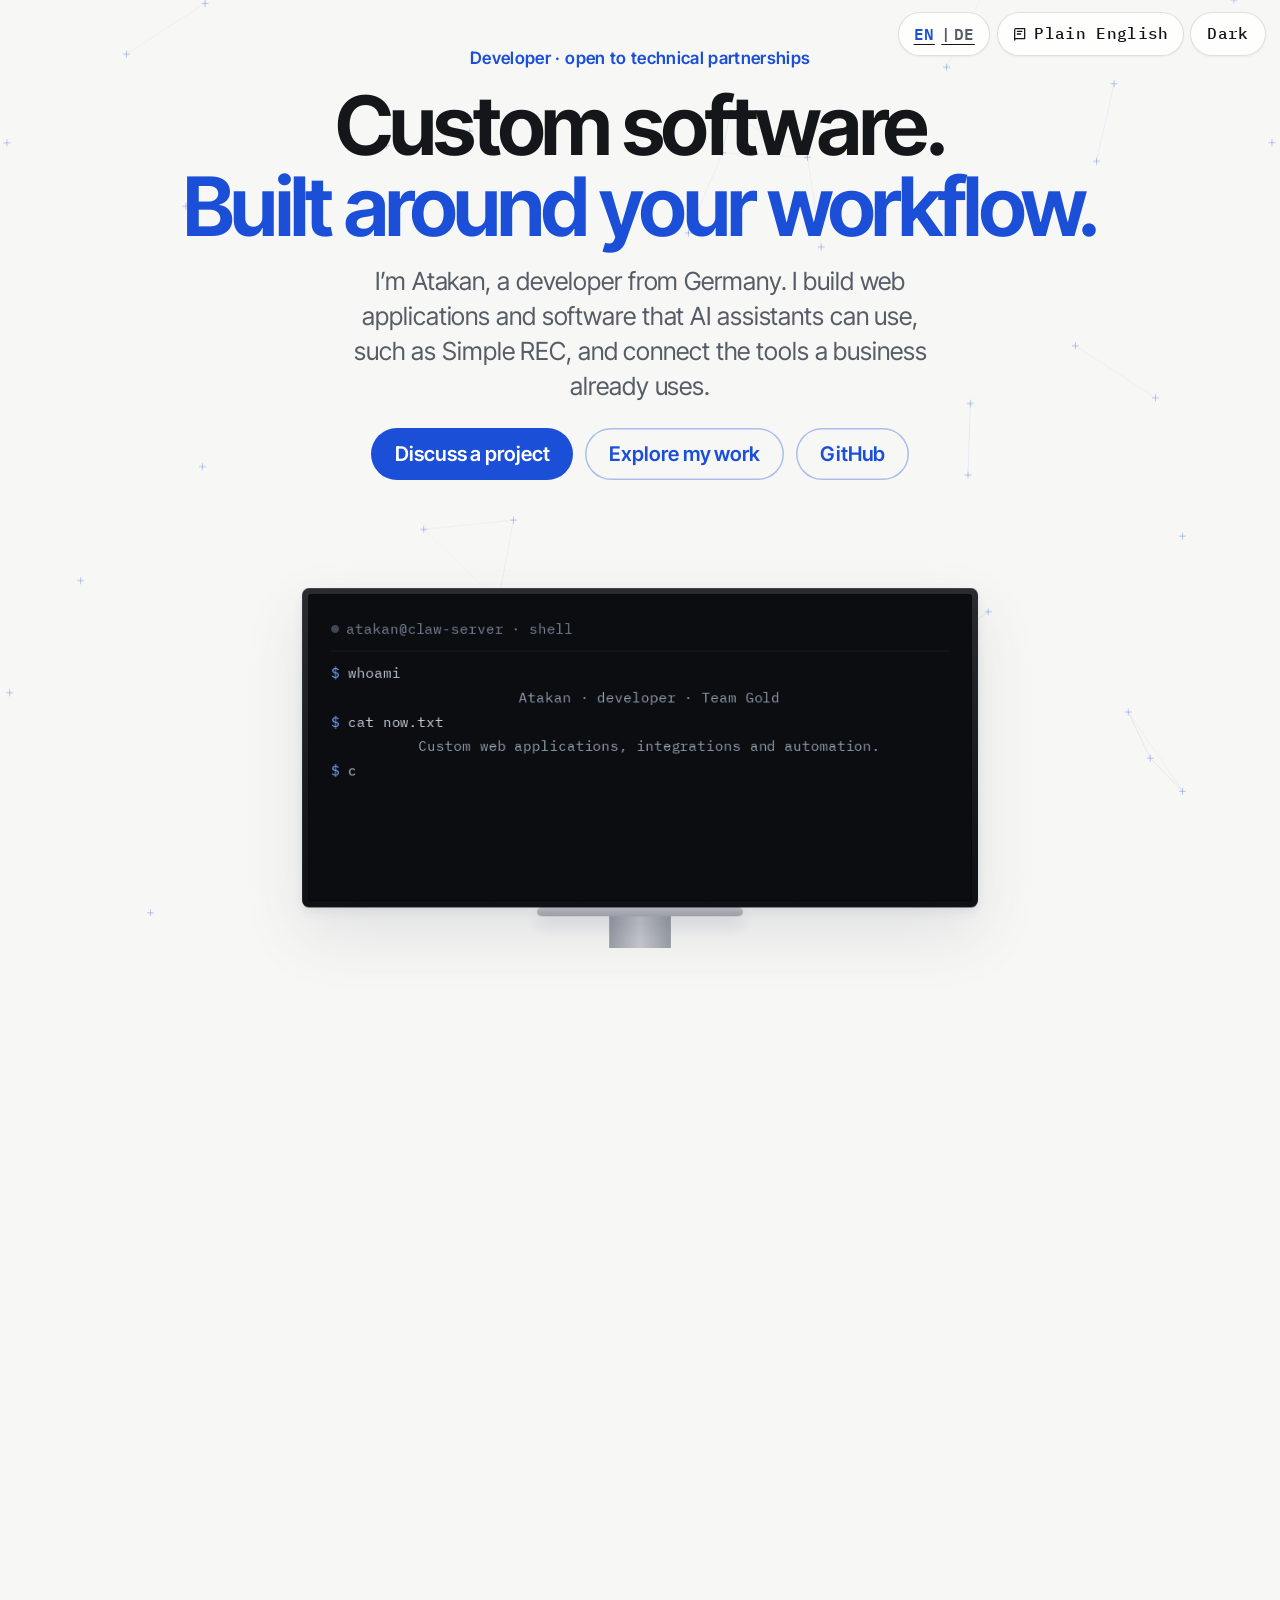
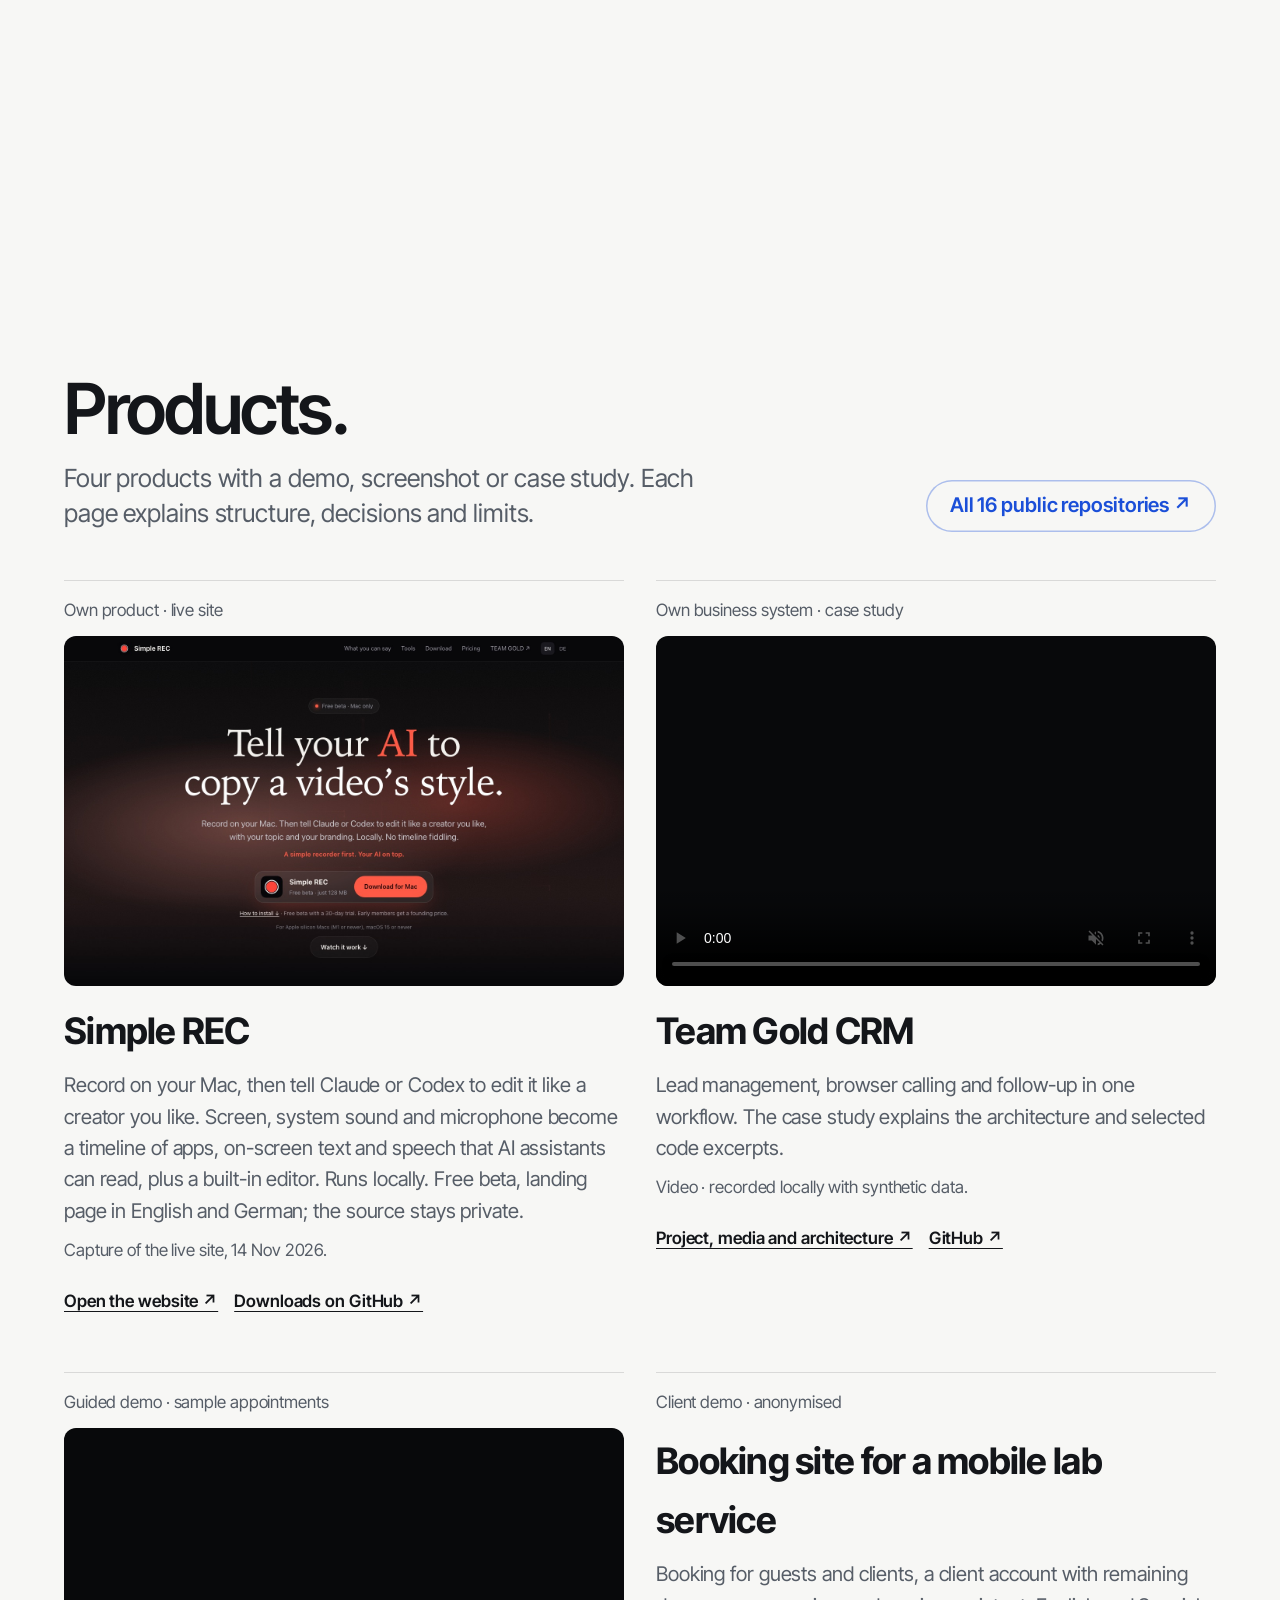
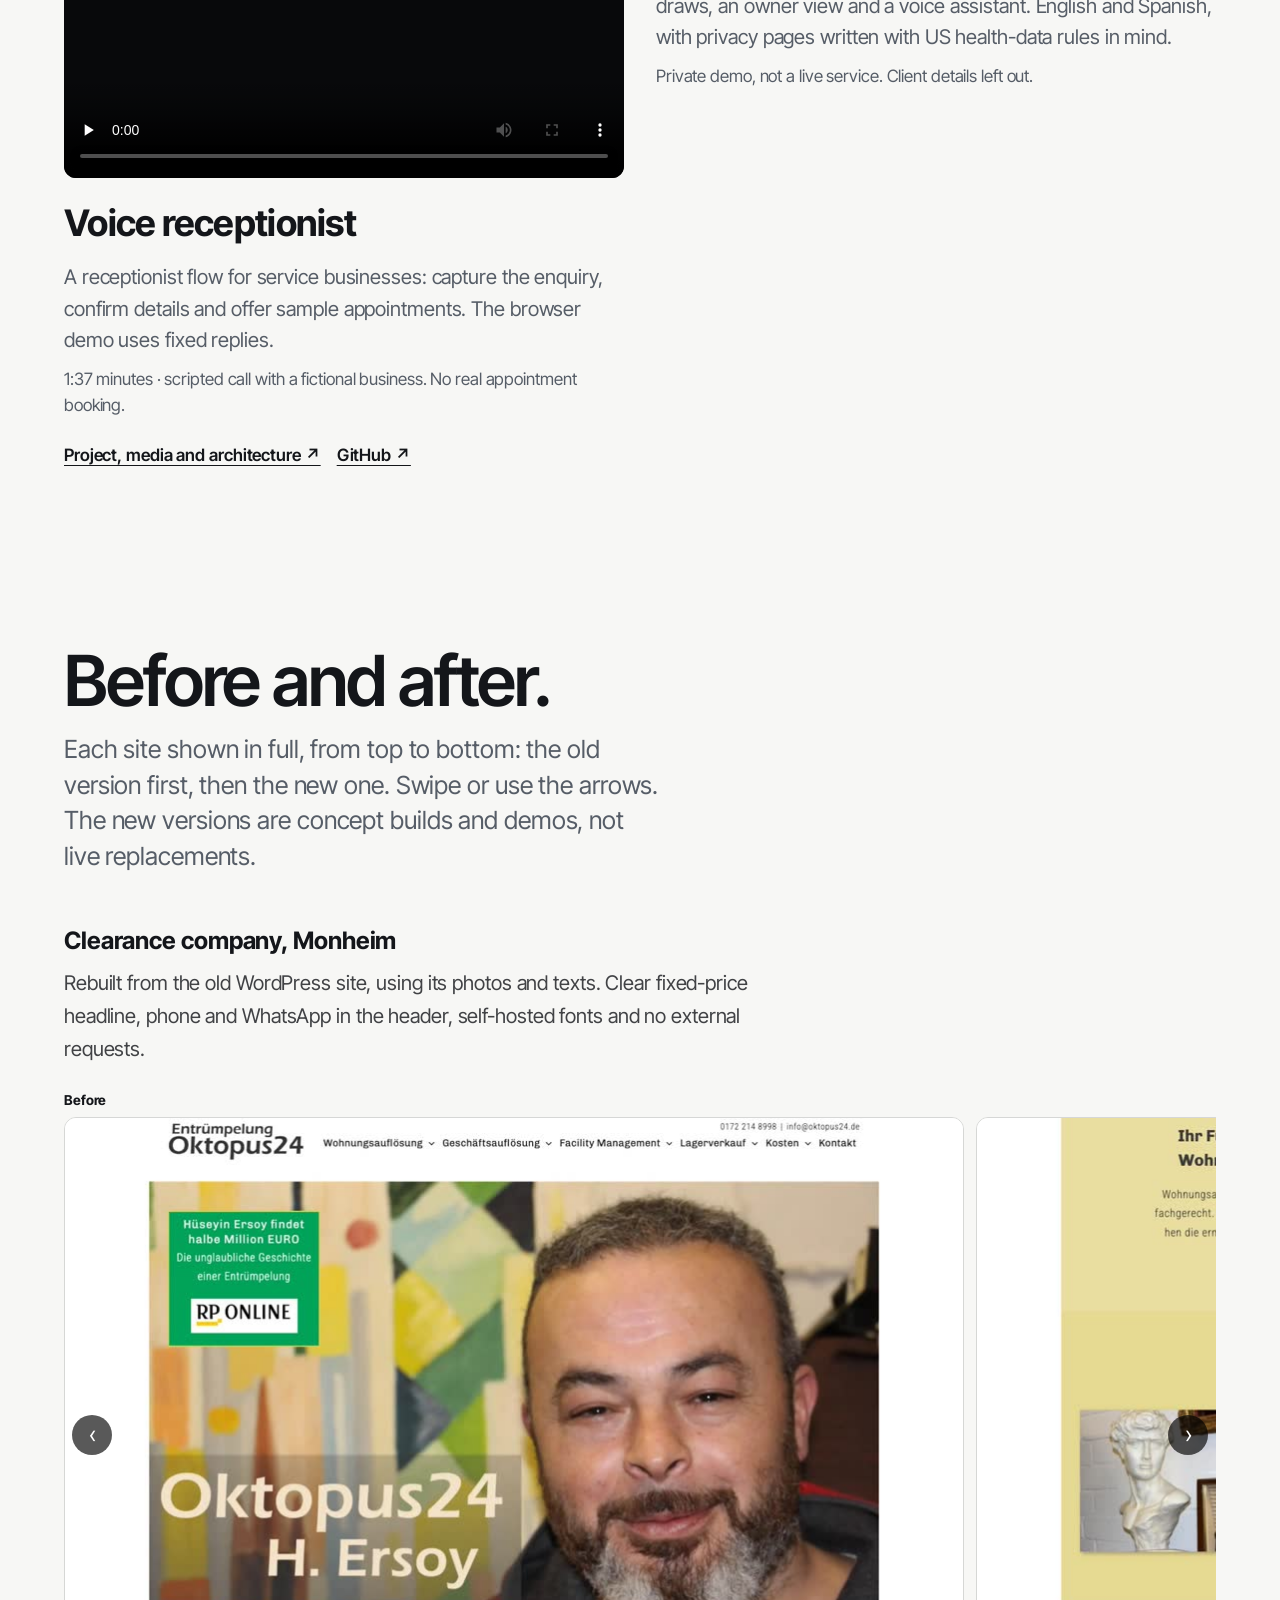
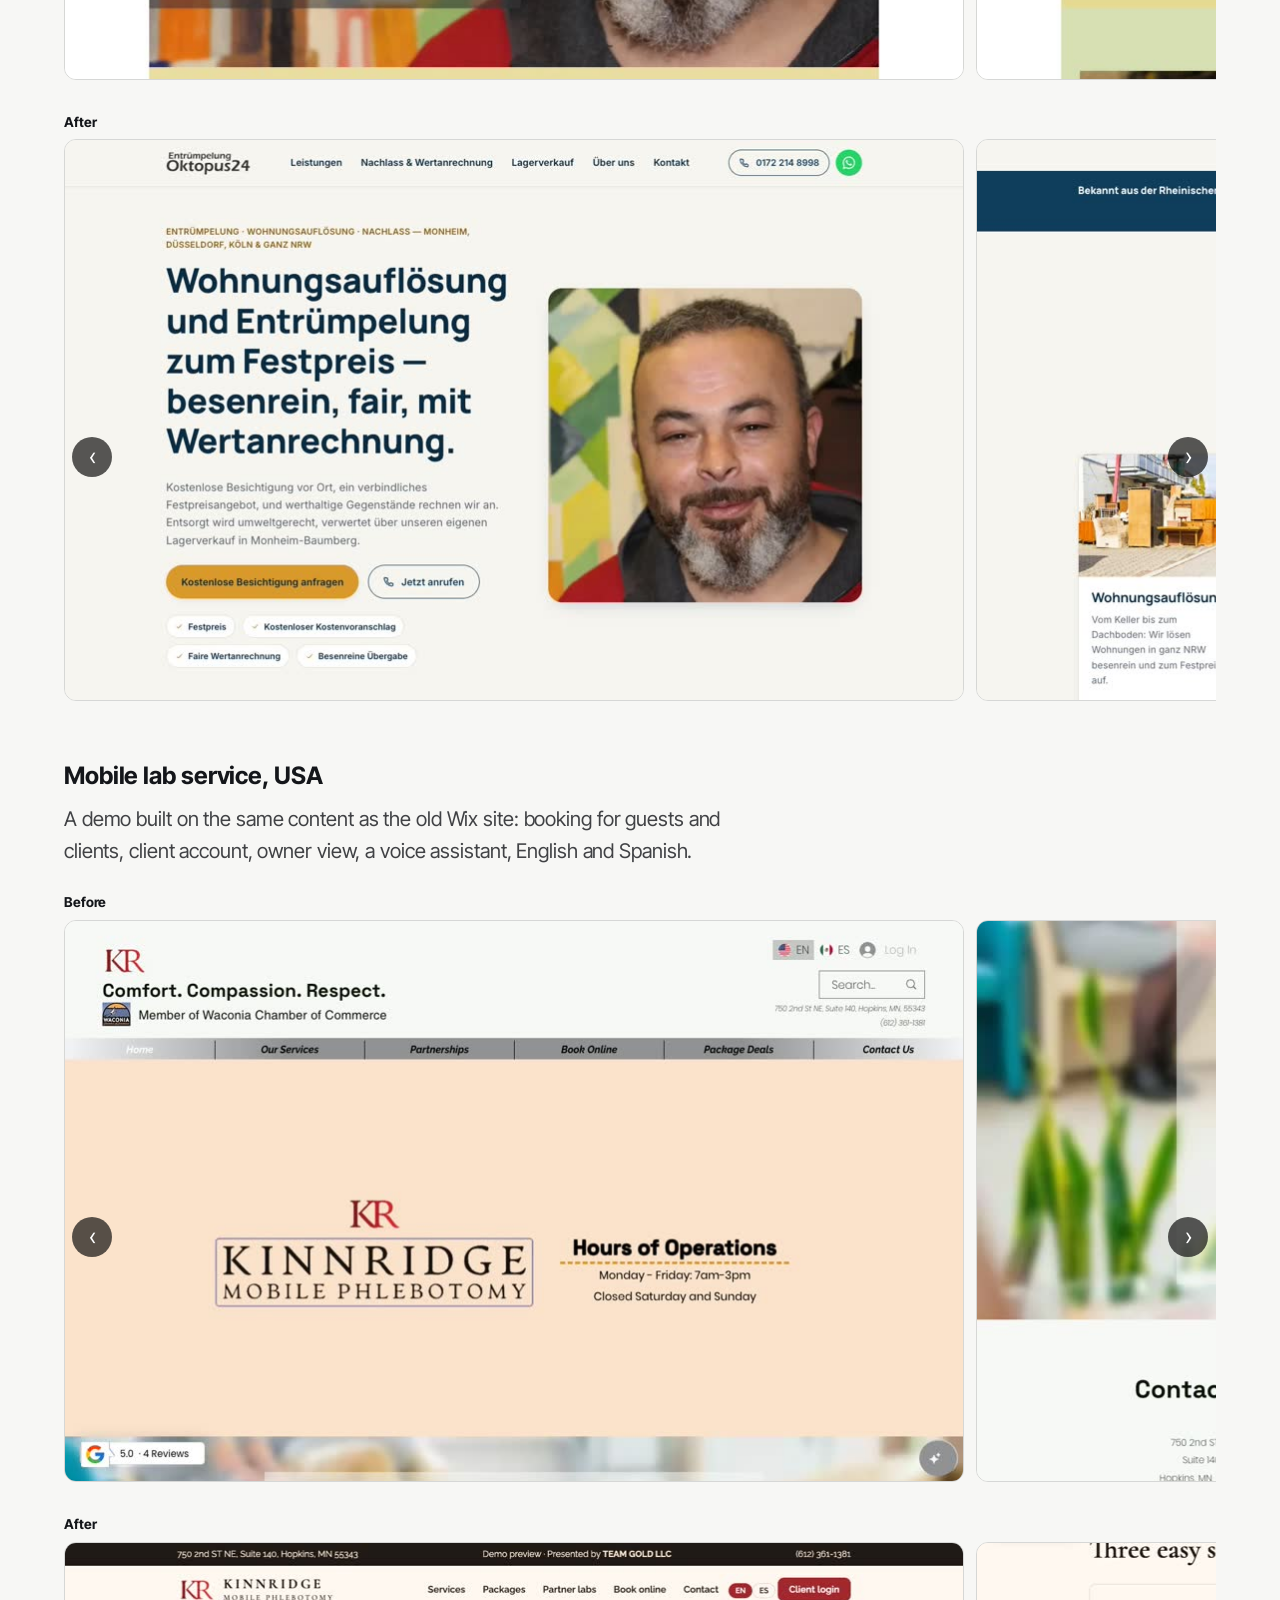
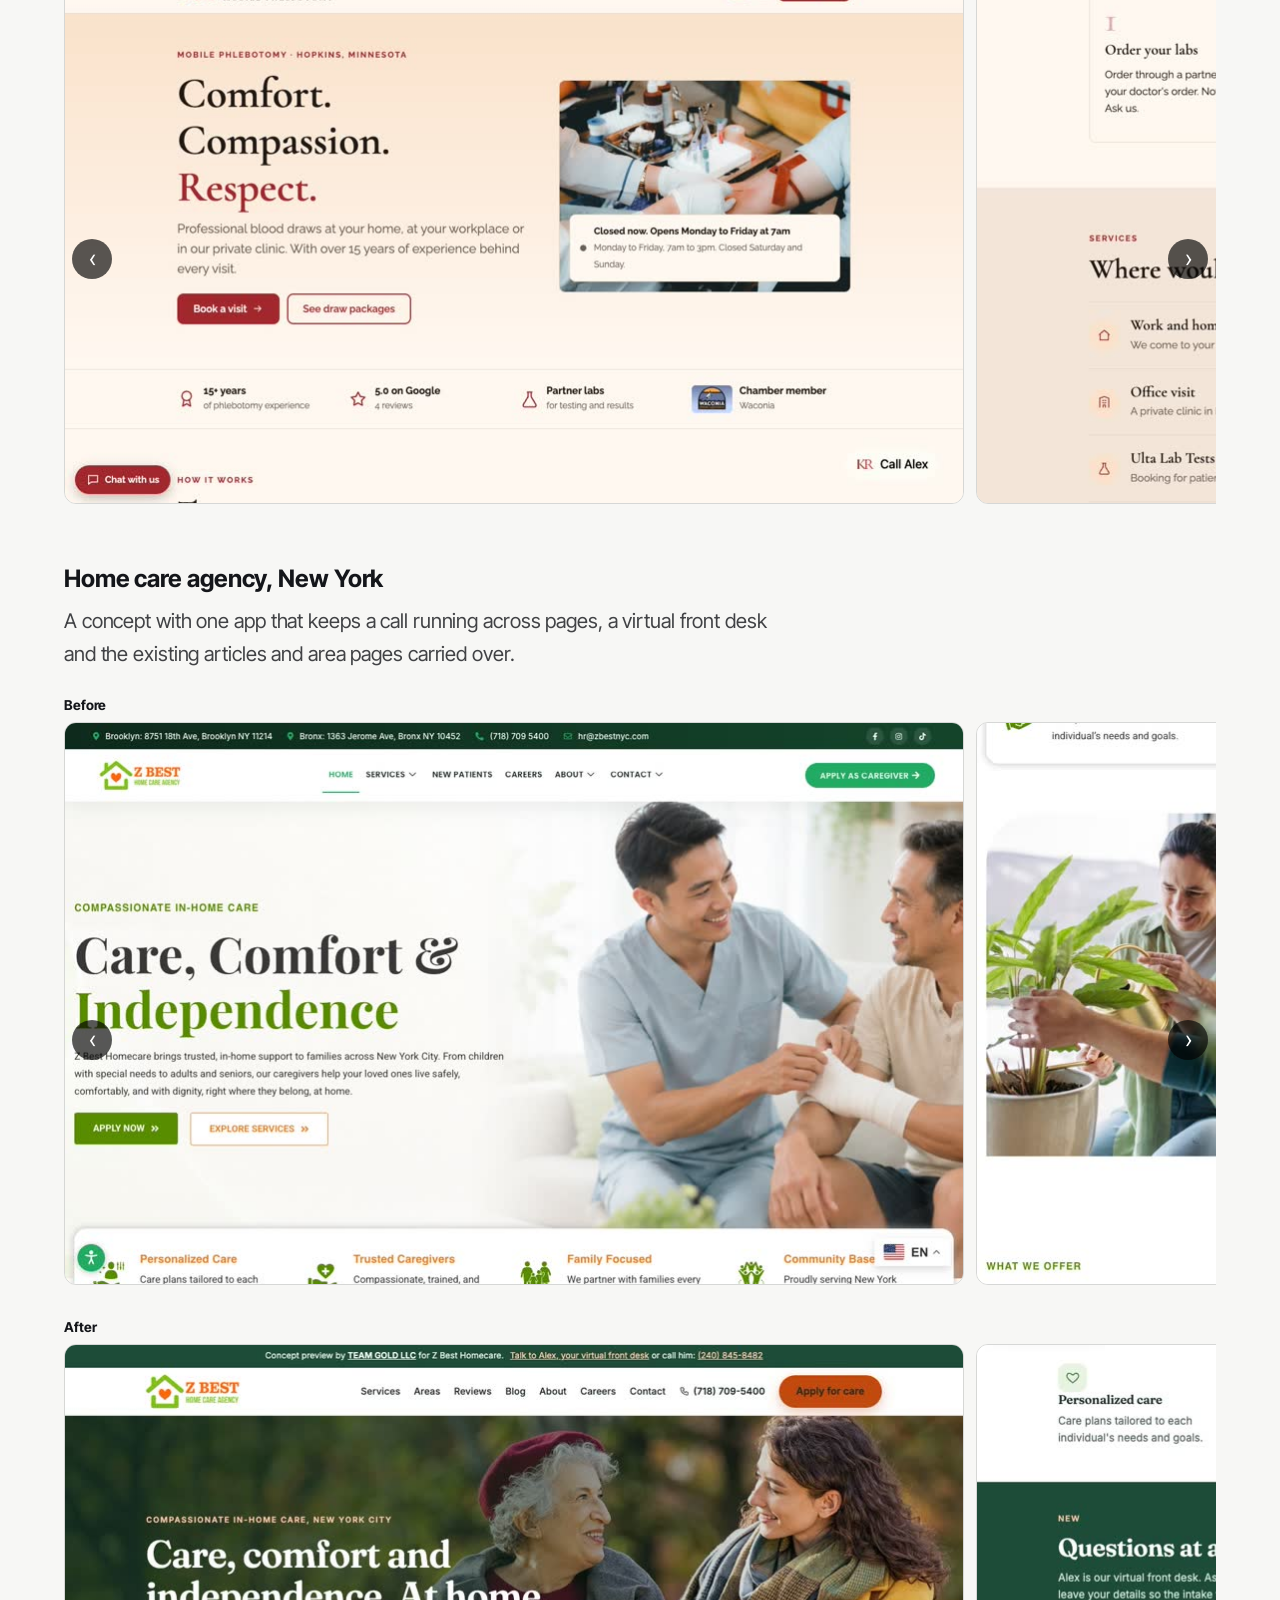
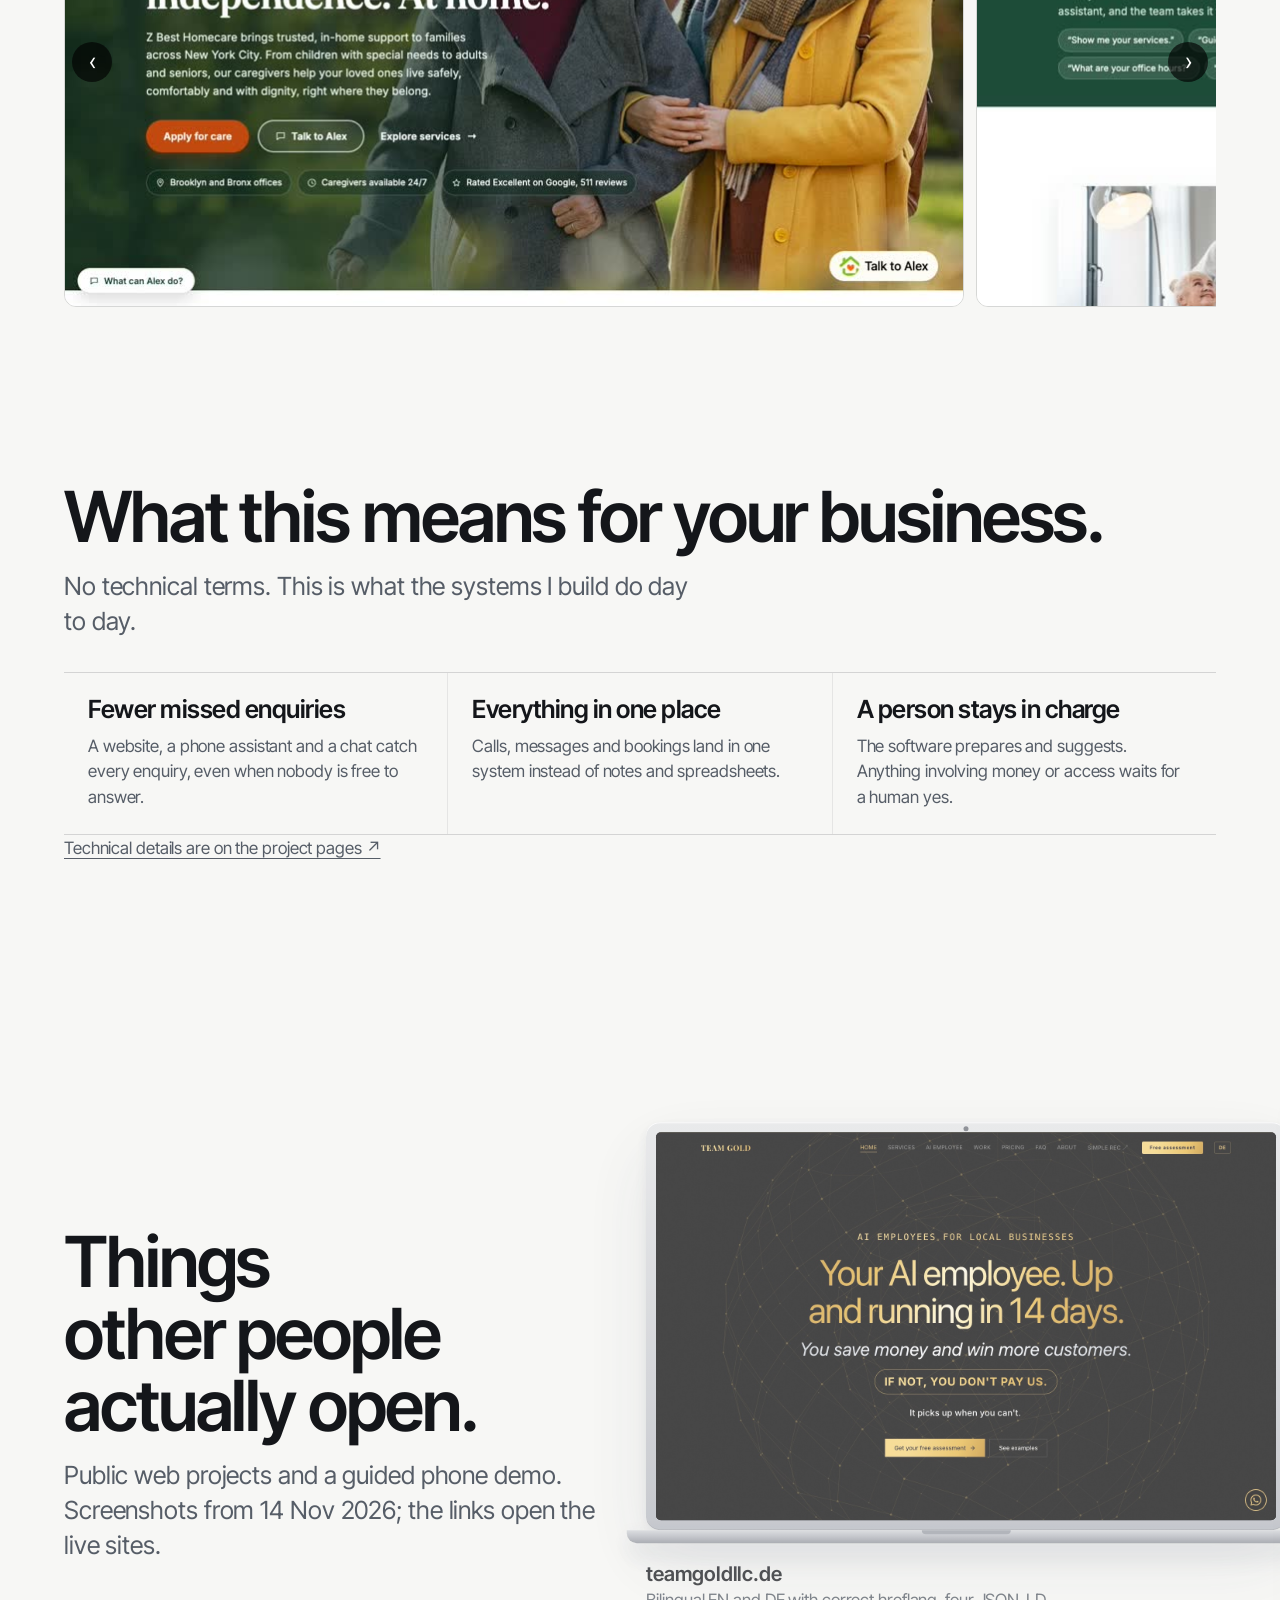
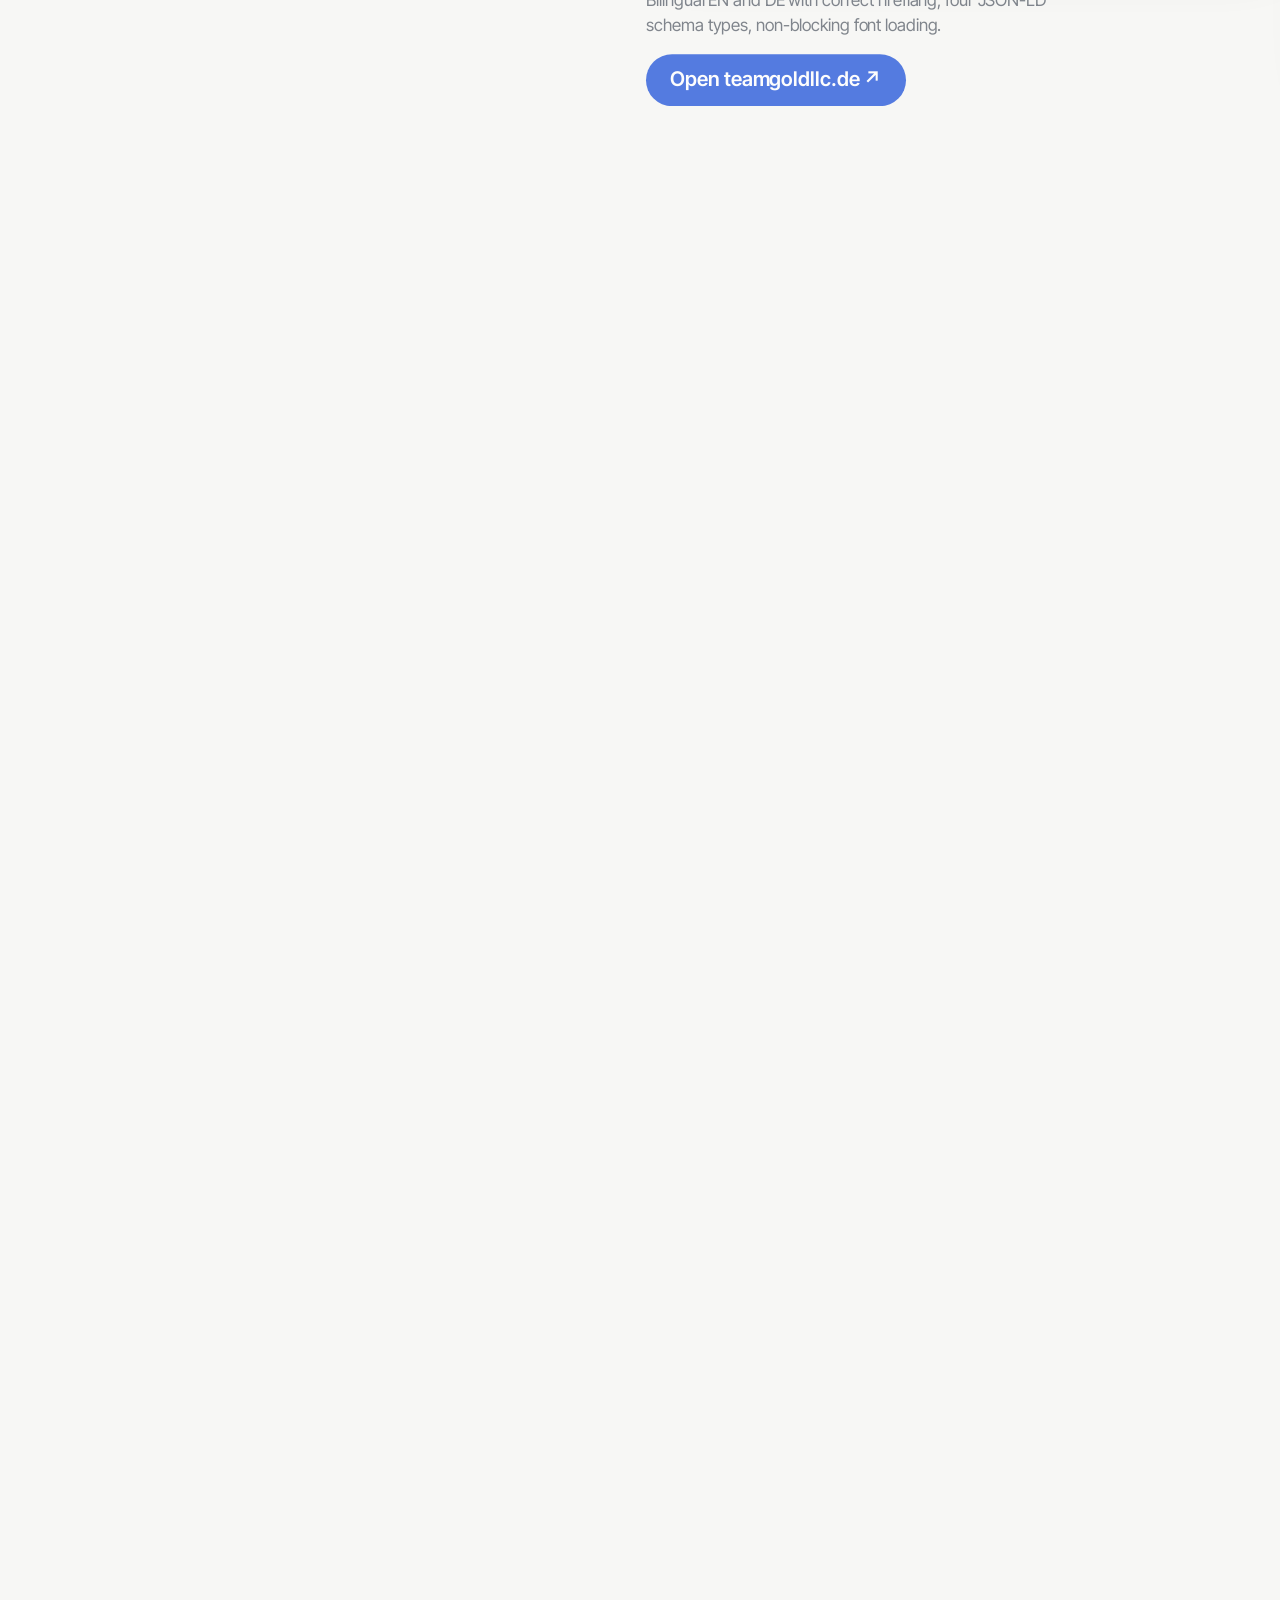
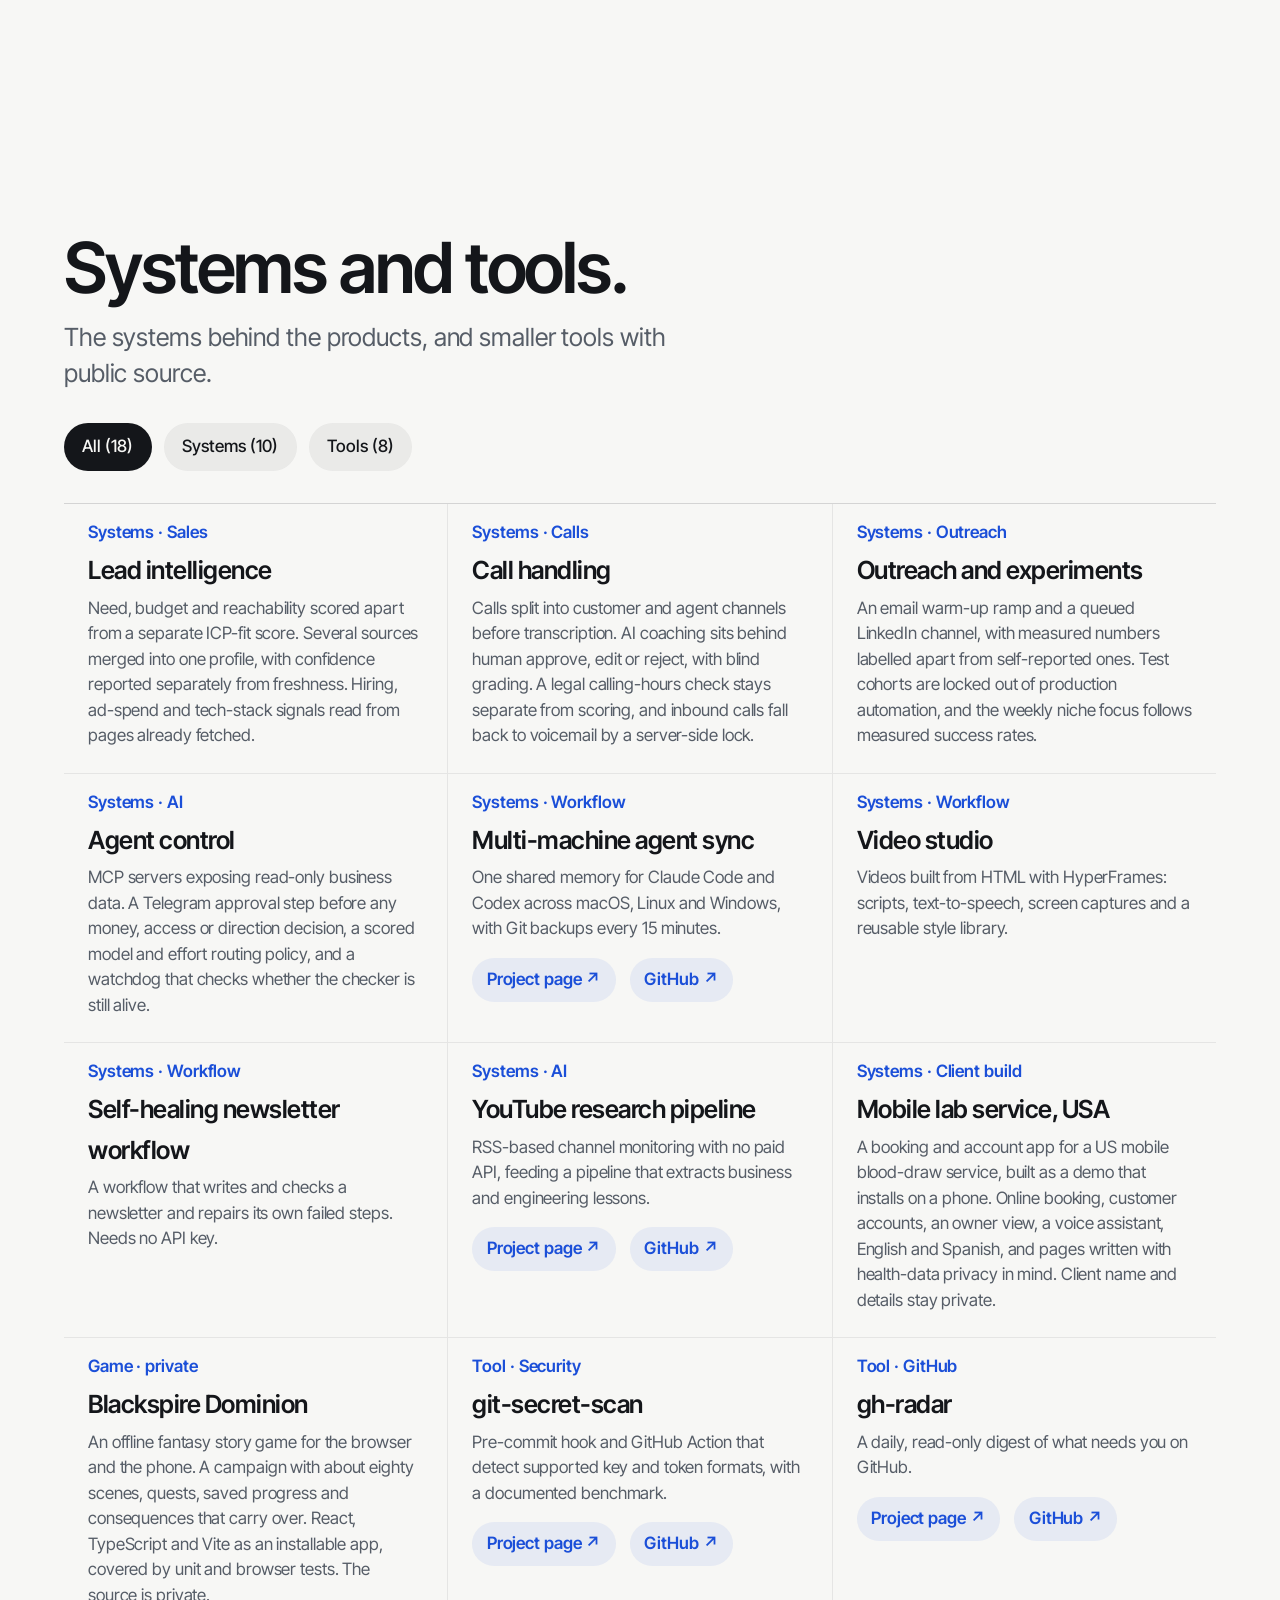
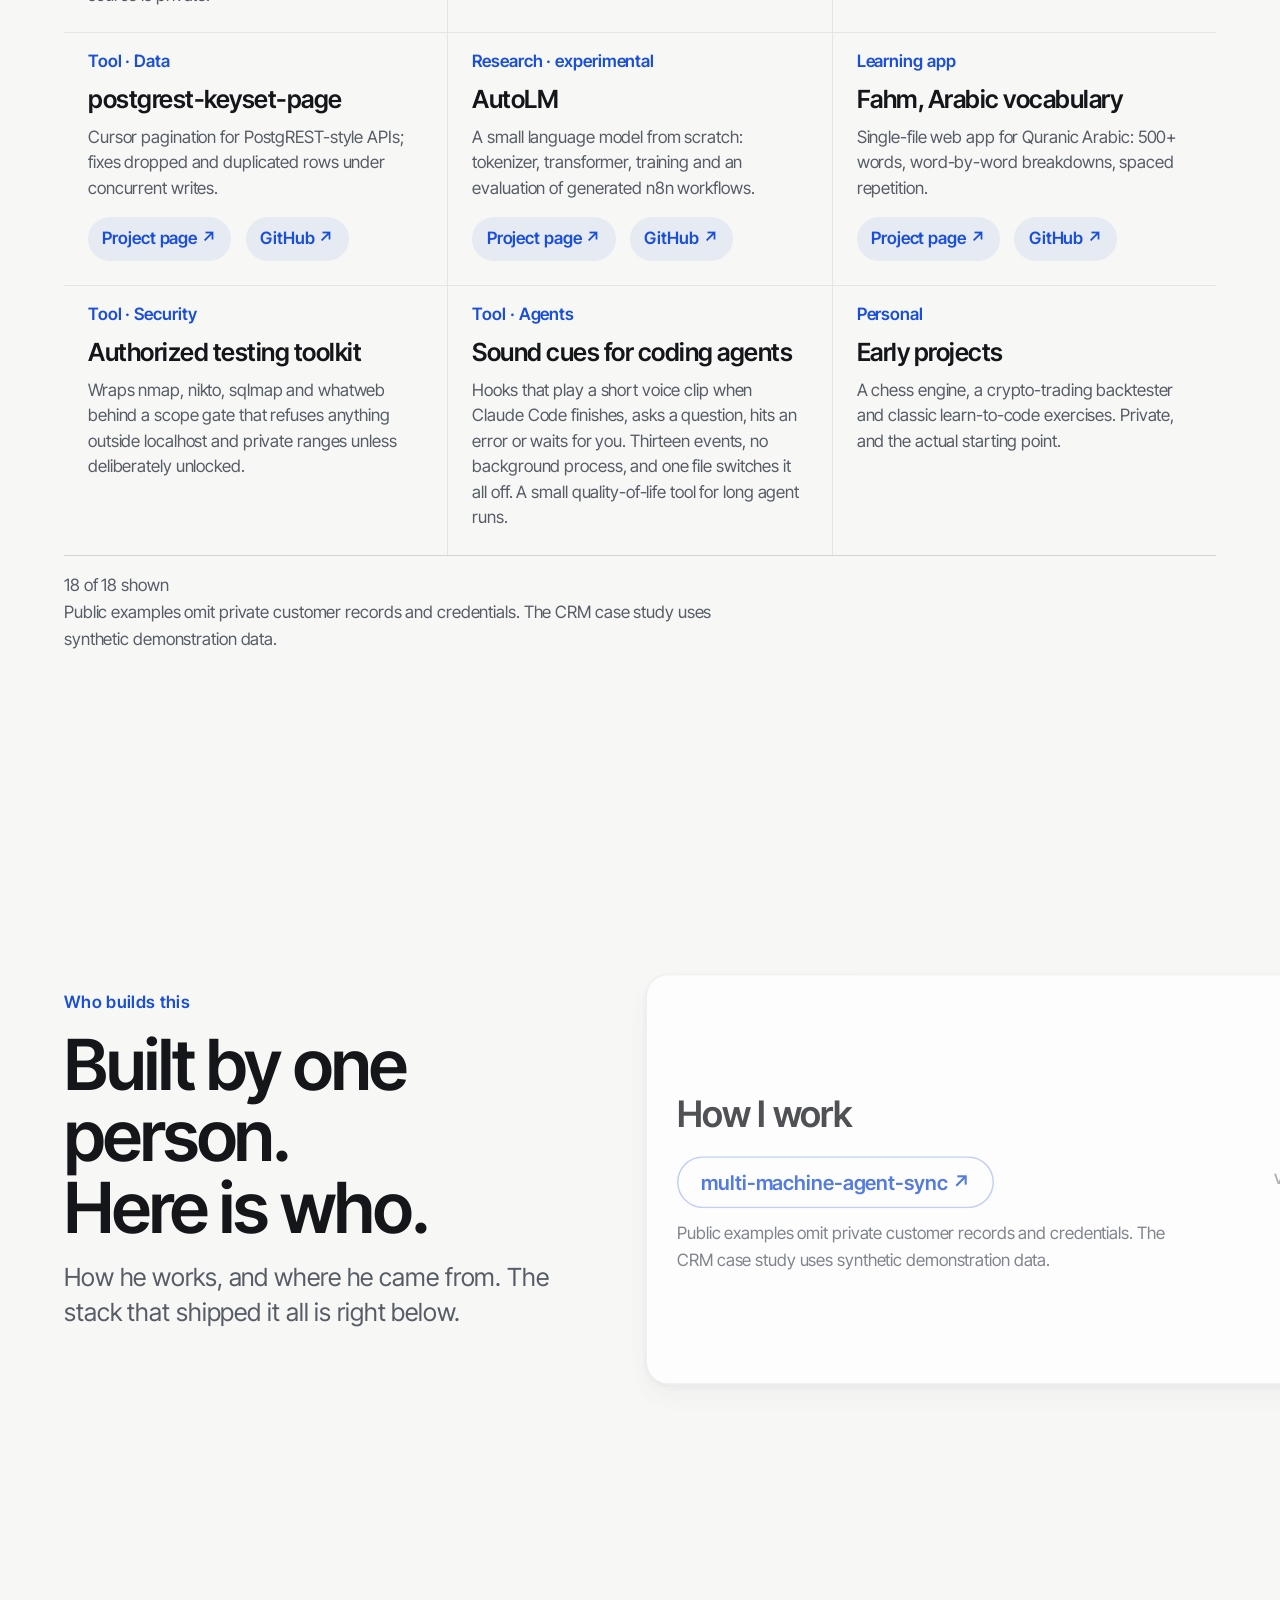
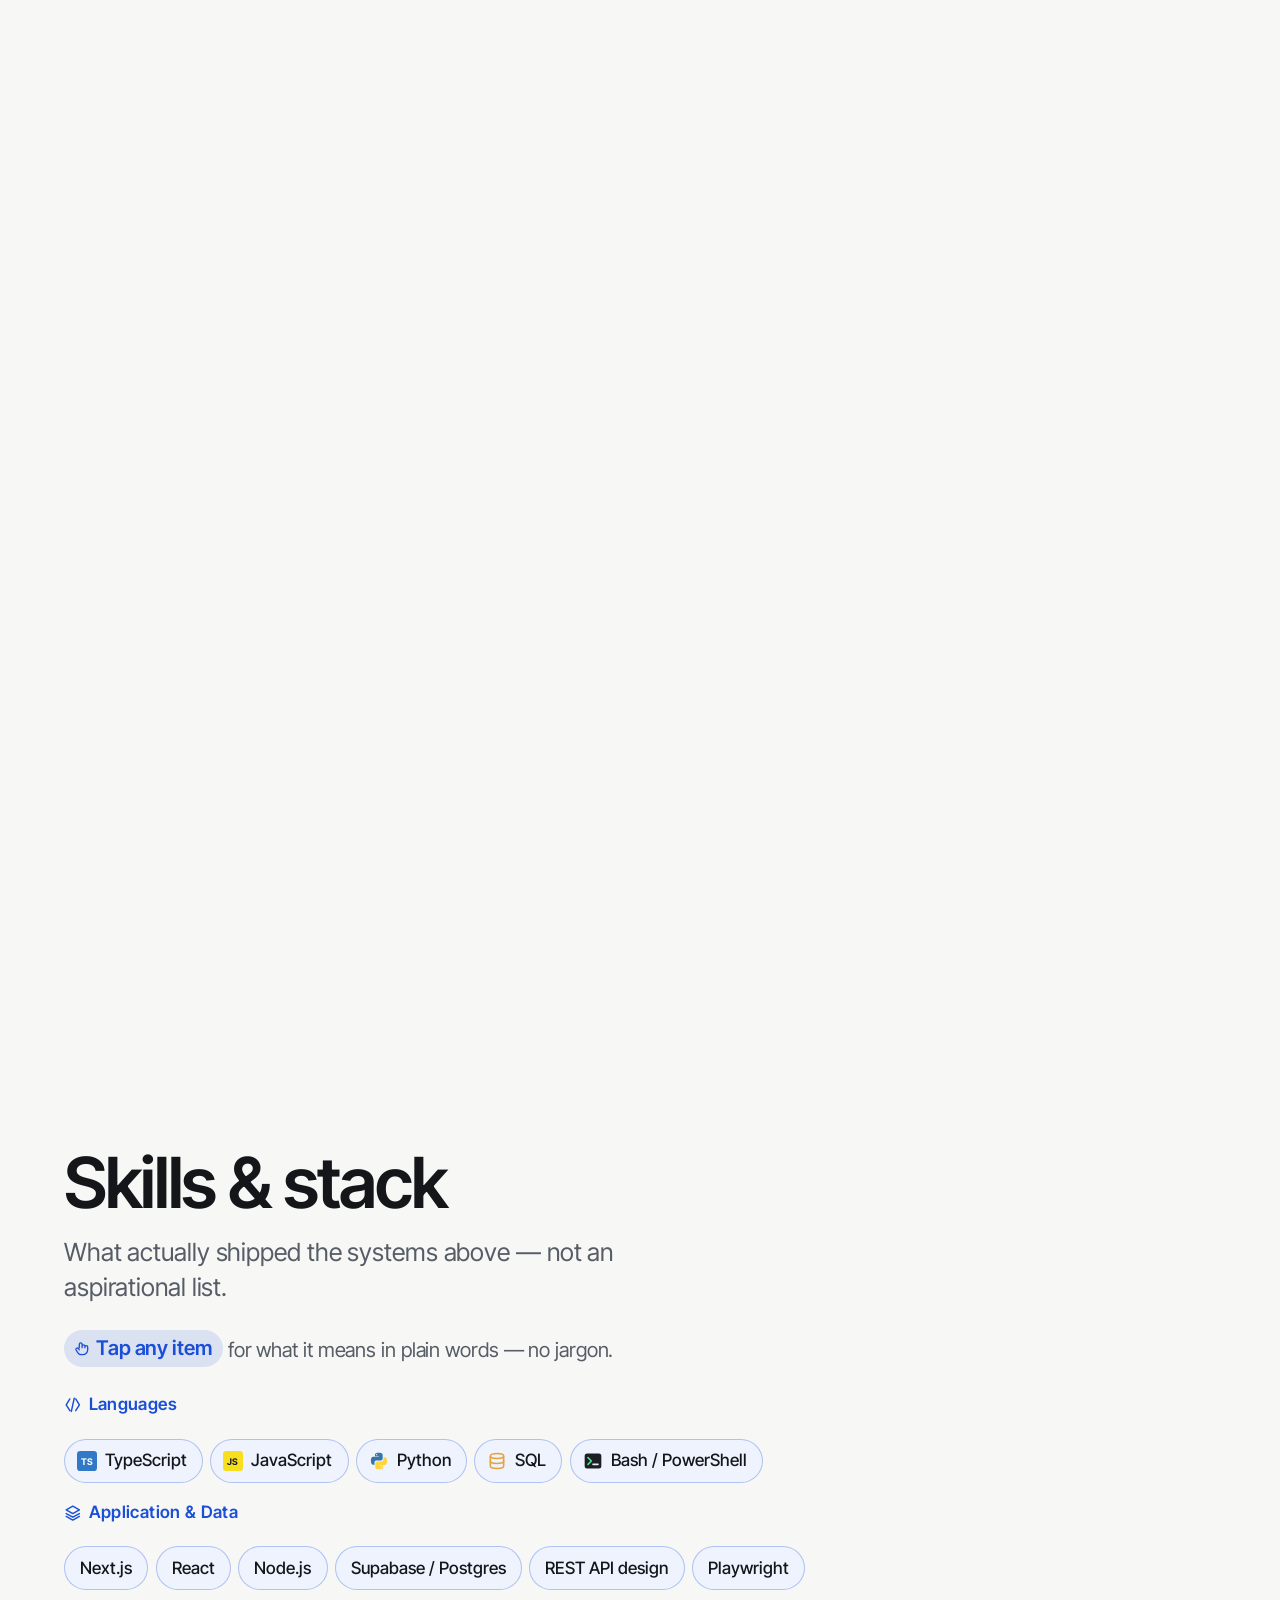
==== index.html @ 7cd4738c "Add sound-cue tool card Co-Authored-By: Claude Sonnet 5.5 <noreply@anthropic.com>" ====
<!doctype html>
<!-- Static portfolio: bilingual project stories; shared styles and scroll behavior live in scrollcraft.css/js. -->
<html lang="en">
<head>
<meta charset="utf-8">
<meta name="viewport" content="width=device-width, initial-scale=1, viewport-fit=cover">
<title>Atakan | Custom software & integrations</title>
<meta name="description" content="Custom web applications, integrations and automation by Atakan. Explore documented projects and discuss a technical partnership.">
<link rel="canonical" href="https://atakan-24.github.io/">
<meta property="og:type" content="website">
<meta property="og:url" content="https://atakan-24.github.io/">
<meta property="og:title" content="Atakan | Custom software & integrations">
<meta property="og:description" content="Custom web applications, integrations and automation by Atakan. Explore documented projects and discuss a technical partnership.">
<meta property="og:image" content="https://atakan-24.github.io/og.jpg?v=20261102">
<meta name="twitter:card" content="summary_large_image">
<meta name="twitter:image" content="https://atakan-24.github.io/og.jpg?v=20261102">
<link rel="icon" href="data:image/svg+xml,<svg xmlns='http://www.w3.org/2000/svg' viewBox='0 0 32 32'><rect width='32' height='32' rx='8' fill='%23F4F4F2'/><rect x='7' y='9' width='18' height='2.6' rx='1.3' fill='%231B4FD8'/><rect x='7' y='15' width='18' height='2.6' rx='1.3' fill='%231B4FD8' opacity='.55'/><rect x='7' y='21' width='11' height='2.6' rx='1.3' fill='%231B4FD8' opacity='.3'/></svg>">
<link rel="preconnect" href="https://fonts.googleapis.com">
<link rel="preconnect" href="https://fonts.gstatic.com" crossorigin>
<link rel="stylesheet" href="https://fonts.googleapis.com/css2?family=Inter+Tight:ital,wght@0,300..800;1,400&family=IBM+Plex+Mono:wght@400;500&display=swap">
<link rel="stylesheet" href="scrollcraft.css">
<link rel="stylesheet" href="/project-media.css">
<style>
/* ===========================================================================
   1 · TOKENS. The whole rebrand: six colours, two faces, one mono for code.
   Light ground, not white on black. Off-white with a cool bias so the CRM
   screenshots (which are near-black) sit on it as objects rather than holes,
   and cobalt as the single accent (taste.md's "cobalt against a single
   neutral" rotation, chosen over the cream-and-brass reach it warns about).
   =========================================================================== */
:root {
  --sc-canvas:      #F4F4F2;
  --sc-surface:     #FFFFFF;
  --sc-ink:         #14161A;   /* off-black, never #000 */
  --sc-ink-soft:    #565D67;   /* cool-tinted, not flat grey. 6.2:1 on canvas */
  --sc-accent:      #1B4FD8;   /* 6.6:1 on the canvas, 4.6:1 on white */
  --sc-accent-ink:  #FFFFFF;

  --sc-font-display: "Inter Tight", -apple-system, "Segoe UI", system-ui, sans-serif;
  --sc-font-text:    "Inter Tight", -apple-system, "Segoe UI", system-ui, sans-serif;
  --sc-font-mono:    "IBM Plex Mono", ui-monospace, "Cascadia Mono", monospace;

  /* THE FIRST THING THE OWNER SAID: "schrift zu klein bei manchen elementen".
     The engine's small steps are 12px and 14px, and every label, eyebrow,
     caption and chip on v3 inherited them. Raised at the token, so engine
     classes (.sc-label, .sc-body) come up too and nothing can slip under
     16px by inheriting a default. */
  --sc-t-xs:   1rem;                                        /* was 12-13px  */
  --sc-t-sm:   1.0625rem;                                   /* was 14-15px  */
  --sc-t-base: clamp(1.125rem, 1.04rem + 0.28vw, 1.3125rem);/* 18 - 21px    */
  --sc-t-lg:   clamp(1.3125rem, 1.16rem + 0.5vw, 1.625rem);
  --sc-t-xl:   clamp(1.75rem, 1.4rem + 1.1vw, 2.5rem);
  --sc-t-2xl:  clamp(2rem, 1.45rem + 2.3vw, 3.4rem);
  --sc-t-3xl:  clamp(2.5rem, 1.7rem + 3.4vw, 4.4rem);
  --sc-t-4xl:  clamp(2.75rem, 1.1rem + 6.4vw, 8.6rem);

  --sc-measure: 58ch;
  --sc-maxw:    84rem;

  /* Light grounds need a light shadow model. The engine's default is tuned
     for a near-black page and paints as dirt on off-white. */
  --sc-shadow-color: 220 22% 32%;
  --sc-e1: 0 1px 2px hsl(var(--sc-shadow-color) / 0.07);
  --sc-e2: 0 2px 6px hsl(var(--sc-shadow-color) / 0.08), 0 12px 28px hsl(var(--sc-shadow-color) / 0.06);
  --sc-e3: 0 4px 12px hsl(var(--sc-shadow-color) / 0.10), 0 30px 70px hsl(var(--sc-shadow-color) / 0.12);
  --sc-edge: inset 0 1px 0 rgb(255 255 255 / 0.9);

  --v4-hair: color-mix(in oklab, var(--sc-ink) 13%, transparent);
  --v4-hair-soft: color-mix(in oklab, var(--sc-ink) 8%, transparent);
  --v4-glass: color-mix(in oklab, var(--sc-surface) 82%, transparent);
  --v4-screen: #0B0D11;    /* the inside of every device frame on this page */
  --v4-ok: #16794A;
  --v4-bad: #B3261E;
}
/* Dark switch (2026-09-05 comment: "dark mode with the colours of the old
   page"). Every value below is the live site's own token from
   portfolio-github/index.html: --bg, --bg-card, --text, --text-dim, --accent.
   --sc-canvas carries !important because the engine writes the per-section
   drift colour inline on <html>; an author !important on a custom property
   outranks an inline value, so the light drifts cannot bleed through. */
:root[data-theme="dark"] {
  --sc-canvas:      #0b0d12 !important;
  --sc-surface:     #12151d;
  --sc-ink:         #e7e9ee;
  --sc-ink-soft:    #9aa1b0;
  --sc-accent:      #7dd3c0;
  --sc-accent-ink:  #0b0d12;
  --sc-shadow-color: 225 30% 3%;
  --sc-e1: 0 1px 2px hsl(var(--sc-shadow-color) / 0.5);
  --sc-e2: 0 2px 6px hsl(var(--sc-shadow-color) / 0.55), 0 12px 28px hsl(var(--sc-shadow-color) / 0.45);
  --sc-e3: 0 4px 12px hsl(var(--sc-shadow-color) / 0.6), 0 30px 70px hsl(var(--sc-shadow-color) / 0.6);
  --sc-edge: inset 0 1px 0 rgb(255 255 255 / 0.06);
  --v4-hair: #232734;
  --v4-hair-soft: #1a1f2b;
  --v4-glass: color-mix(in oklab, #12151d 84%, transparent);
  --v4-ok: #7dd3c0;
  --v4-bad: #d97a6e;
  color-scheme: dark;
}
:root[data-theme="dark"] .dv__lid { background: linear-gradient(180deg, #2a2e3a, #1a1f2b 62%, #12151d); }
:root[data-theme="dark"] .dv__base { background: linear-gradient(180deg, #232734, #171b25 55%, #0f1218); }
:root[data-theme="dark"] .dv__base::after { background: #232734; }
:root[data-theme="dark"] .dv--monitor .dv__base,
:root[data-theme="dark"] .dv--monitor .dv__base::after { background: #232734; }
:root[data-theme="dark"] .v4-layer__row { background: #171b25; }
:root[data-theme="dark"] .v4-cta--ghost:hover { background: color-mix(in oklab, var(--sc-accent) 14%, transparent); }
/* the link back to version one, under the ask desk */
.v4-first { color: var(--sc-accent); font-weight: 500; text-decoration: none; border-bottom: 1px solid color-mix(in oklab, var(--sc-accent) 40%, transparent); }
.v4-first:hover { border-bottom-color: var(--sc-accent); }
/* the sliders while they demo themselves */
.v4-demo.is-sweeping input[type="range"] { accent-color: var(--sc-accent); }
.v4-demo.is-sweeping .v4-srow output { color: var(--sc-accent); transition: color .2s; }
/* ---- motion that carries meaning (2026-09-05 comment: "more animations
   where it makes sense"). All of it is off under prefers-reduced-motion. --- */
/* a · packets travelling the routing diagram */
.v4-aios__dot { fill: var(--sc-accent); opacity: 0; }
.v4-aios__meter { transform-origin: 0 50%; transform: scaleX(0); transition: transform 1.2s var(--sc-ease-out) .6s; }
[data-sc-in].sc-in .v4-aios__meter { transform: scaleX(1); }
@media (prefers-reduced-motion: no-preference) {
  [data-sc-in].sc-in .v4-aios__dot { animation: v4-travel 3.6s cubic-bezier(.4,0,.2,1) 1.2s infinite; }
  [data-sc-in].sc-in .v4-aios__dot--2 { animation-delay: 3s; }
  @keyframes v4-travel { 0% { offset-distance: 0%; opacity: 0; } 8% { opacity: 1; } 92% { opacity: 1; } 100% { offset-distance: 100%; opacity: 0; } }
}
/* b · histogram bars grow when the demo arrives */
.v4-hrow .bar { transform-origin: 50% 100%; transform: scaleY(0); transition: transform .7s var(--sc-ease-out); }
[data-sc-in].sc-in .v4-hrow .bar { transform: scaleY(1); }
.v4-hrow .bar:nth-child(2n) { transition-delay: 60ms; } .v4-hrow .bar:nth-child(3n) { transition-delay: 120ms; } .v4-hrow .bar:nth-child(5n) { transition-delay: 200ms; }
@media (prefers-reduced-motion: reduce) { .v4-hrow .bar { transform: none; transition: none; } }
/* c · the 19 cards settle in one after another */
#cardgrid .cat-idx-card { opacity: 0; transform: translate3d(0, 14px, 0); transition: opacity .6s var(--sc-ease-out), transform .6s var(--sc-ease-out); }
#cardgrid.sc-in .cat-idx-card { opacity: 1; transform: none; }
#cardgrid.sc-in .cat-idx-card:nth-child(2) { transition-delay: 50ms; } #cardgrid.sc-in .cat-idx-card:nth-child(3) { transition-delay: 100ms; }
#cardgrid.sc-in .cat-idx-card:nth-child(4) { transition-delay: 150ms; } #cardgrid.sc-in .cat-idx-card:nth-child(5) { transition-delay: 200ms; }
#cardgrid.sc-in .cat-idx-card:nth-child(6) { transition-delay: 250ms; } #cardgrid.sc-in .cat-idx-card:nth-child(n+7) { transition-delay: 300ms; }
@media (prefers-reduced-motion: reduce) { #cardgrid .cat-idx-card { opacity: 1; transform: none; transition: none; } }
/* d · device frames answer the pointer */
@media (hover: hover) and (prefers-reduced-motion: no-preference) {
  .v4-rail__dev .dv { transition: transform .6s var(--sc-ease-out); }
  .v4-rail__dev:hover .dv { transform: perspective(1200px) rotateY(-4deg) translateY(-4px); }
}
/* the switch itself */
.v4-theme { position: fixed; z-index: 60; top: max(0.75rem, env(safe-area-inset-top)); right: 0.9rem;
  min-height: 44px; padding: 0 1rem; border-radius: var(--sc-r-pill);
  font-family: var(--sc-font-mono); font-size: var(--sc-t-xs); font-weight: 500; letter-spacing: 0.02em;
  color: var(--sc-ink); background: var(--v4-glass); backdrop-filter: blur(14px); -webkit-backdrop-filter: blur(14px);
  border: 1px solid var(--v4-hair); box-shadow: var(--sc-e1); cursor: pointer; }
.v4-theme:hover { border-color: var(--sc-accent); }
.v4-theme:focus-visible { outline: 2px solid var(--sc-accent); outline-offset: 2px; }
/* Both corner controls live in one fixed rail so a third one cannot collide
   with the second (2026-09-05). */
.v4-controls { position: fixed; z-index: 61; top: max(0.75rem, env(safe-area-inset-top)); right: 0.9rem;
  display: flex; gap: 0.4rem; align-items: center; }
.v4-theme { position: static; }
@media (max-width: 700px) {
  .v4-controls { top: auto; bottom: max(0.75rem, env(safe-area-inset-bottom)); left: 0.9rem; right: 0.9rem; justify-content: flex-end; }
}
/* ---- "Plain English": the page explains itself for non-developers -------
   Off by default, so a technical reader sees exactly the page as built. On,
   it underlines jargon (tap for a plain sentence) and puts one plain line at
   the top of each act. Both are added at runtime and removed again, so the
   markup and the page length stay untouched while it is off. */
.v4-plainbtn { display: inline-flex; align-items: center; gap: 0.4rem; min-height: 44px; padding: 0 0.9rem;
  border-radius: var(--sc-r-pill); font-family: var(--sc-font-mono); font-size: var(--sc-t-xs); font-weight: 500;
  letter-spacing: 0.02em; color: var(--sc-ink); background: var(--v4-glass);
  backdrop-filter: blur(14px); -webkit-backdrop-filter: blur(14px);
  border: 1px solid var(--v4-hair); box-shadow: var(--sc-e1); cursor: pointer; }
.v4-plainbtn svg { width: 1rem; height: 1rem; }
.v4-langbtn { font-family: var(--sc-font-mono); font-size: var(--sc-t-xs); font-weight: 600; letter-spacing: 0.04em; }
.v4-langbtn .on { color: var(--sc-accent); }
.v4-langbtn .off { color: var(--sc-ink-soft); }
.v4-langnote { position: fixed; z-index: 62; left: 50%; translate: -50% 0;
  top: max(0.75rem, env(safe-area-inset-top)); display: none; align-items: center; gap: 0.7rem;
  padding: 0.5rem 0.6rem 0.5rem 1rem; border-radius: var(--sc-r-pill);
  background: var(--v4-glass); backdrop-filter: blur(18px); -webkit-backdrop-filter: blur(18px);
  border: 1px solid var(--v4-hair); box-shadow: var(--sc-e2);
  font-size: var(--sc-t-sm); color: var(--sc-ink); max-width: calc(100vw - 1.8rem); }
.v4-langnote.is-on { display: flex; }
.v4-langnote a { min-height: 36px; display: inline-flex; align-items: center; padding: 0 0.8rem;
  border-radius: var(--sc-r-pill); background: var(--sc-accent); color: var(--sc-accent-ink);
  text-decoration: none; font-weight: 600; white-space: nowrap; }
@media (max-width: 700px) { .v4-langnote { top: auto; bottom: calc(max(0.75rem, env(safe-area-inset-bottom)) + 56px); } }
.v4-plainbtn:hover { border-color: var(--sc-accent); }
.v4-plainbtn:focus-visible { outline: 2px solid var(--sc-accent); outline-offset: 2px; }
.v4-plainbtn[aria-pressed="true"] { background: var(--sc-accent); color: var(--sc-accent-ink); border-color: var(--sc-accent); }
@media (max-width: 430px) { .v4-plainbtn__label { display: none; } .v4-plainbtn { padding: 0 0.75rem; } }

.v4-jargon { display: inline; font: inherit; color: inherit; background: none; border: 0;   /* a button is inline-block by default, which makes a two-word term an unbreakable box and pushes a line */ padding: 0.42em 0.16em; margin: -0.42em -0.16em;   /* padding + negative margin: a finger-sized target without moving a single line of text */
  cursor: help; text-decoration: underline dotted var(--sc-accent); text-underline-offset: 0.22em;
  text-decoration-thickness: 2px; border-radius: 4px; }
.v4-jargon:hover, .v4-jargon[aria-pressed="true"] { background: color-mix(in oklab, var(--sc-accent) 14%, transparent); color: var(--sc-accent); }
.v4-jargon:focus-visible { outline: 2px solid var(--sc-accent); outline-offset: 1px; }

.v4-plain__intro { margin: 0 0 var(--sc-4); padding: 0.7rem 1rem; border-radius: 12px;
  font-size: var(--sc-t-base); line-height: 1.5; color: var(--sc-ink);
  background: color-mix(in oklab, var(--sc-accent) 8%, transparent);
  border-left: 3px solid var(--sc-accent); max-width: 60ch; }
.v4-plain__intro b { font-weight: 600; color: var(--sc-accent); }
/* A pinned act has a fixed stage height; the full-size line pushed #crm 10px
   past it (measured), so inside a pin it runs compact. */
[data-sc-act="pin"] .v4-plain__intro { padding: 0.45rem 0.8rem; margin-bottom: var(--sc-2); font-size: var(--sc-t-sm); }

.v4-plainbar { position: fixed; z-index: 61; left: 0.9rem; bottom: max(1rem, env(safe-area-inset-bottom));
  width: min(26rem, calc(100vw - 1.8rem)); padding: 0.9rem 1rem 0.9rem 1.1rem; border-radius: 16px;
  display: none; grid-template-columns: 1fr auto; gap: 0.6rem; align-items: start;
  background: var(--v4-glass); backdrop-filter: blur(18px); -webkit-backdrop-filter: blur(18px);
  border: 1px solid var(--v4-hair); box-shadow: var(--sc-e3);
  font-size: var(--sc-t-base); line-height: 1.5; color: var(--sc-ink); }
.v4-plainbar.is-on { display: grid; }
.v4-plainbar b { font-weight: 600; color: var(--sc-accent); }
.v4-plainbar__x { min-width: 32px; min-height: 32px; border-radius: 50%; border: 0; cursor: pointer;
  background: color-mix(in oklab, var(--sc-ink) 8%, transparent); color: var(--sc-ink);
  font-family: var(--sc-font-mono); font-size: var(--sc-t-sm); line-height: 1; }
.v4-plainbar__x:hover { background: var(--sc-accent); color: var(--sc-accent-ink); }
@media (max-width: 700px) {
  .v4-plainbar { left: 0.9rem; right: 0.9rem; width: auto; bottom: calc(max(0.75rem, env(safe-area-inset-bottom)) + 56px); }
}

/* ===========================================================================
   2 · GROUND RULES
   =========================================================================== */
body { background: var(--sc-canvas); color: var(--sc-ink); }
::selection { background: color-mix(in oklab, var(--sc-accent) 22%, transparent); }

h1, h2, h3, h4 { font-family: var(--sc-font-display); margin: 0; }
p { margin: 0; }
a { color: inherit; }
img { display: block; max-width: 100%; }

.v4-claim  { font-size: var(--sc-t-3xl); font-weight: 600; line-height: 1.02;
             letter-spacing: -0.03em; text-wrap: balance; max-width: 17ch; }
.v4-claim--wide { max-width: 24ch; }
/* A German compound can be wider than a phone at display size (measured:
   "Sicherheitswerkzeug" overflowed a 360px viewport by 18px). */
.v4-claim, .v4-hero__h1, .v4-about__h, .v4-demo h4, .v4-layer h4, .cat-idx-card h4 {
  hyphens: auto; -webkit-hyphens: auto; overflow-wrap: break-word; }
.v4-sub    { font-size: var(--sc-t-lg); line-height: 1.42; color: var(--sc-ink-soft);
             max-width: 46ch; margin-top: var(--sc-4); text-wrap: pretty; }
.v4-note   { font-size: var(--sc-t-sm); line-height: 1.55; color: var(--sc-ink-soft);
             max-width: 68ch; }
.v4-eyebrow{ font-size: var(--sc-t-sm); font-weight: 600; letter-spacing: 0.02em;
             color: var(--sc-accent); margin-bottom: var(--sc-3); }
.v4-body   { font-size: var(--sc-t-base); line-height: 1.6; color: var(--sc-ink-soft);
             max-width: var(--sc-measure); text-wrap: pretty; }

/* One label, used everywhere on the page. */
.v4-cta {
  display: inline-flex; align-items: center; gap: 0.5em;
  min-height: 52px; padding: 0 1.5rem;
  border-radius: var(--sc-r-pill);
  background: var(--sc-accent); color: var(--sc-accent-ink);
  font-size: var(--sc-t-base); font-weight: 600; text-decoration: none;
  transition: transform 140ms var(--sc-ease-out), background 140ms var(--sc-ease-out);
}
.v4-cta:hover { background: color-mix(in oklab, var(--sc-accent) 86%, #000); }
.v4-cta:active { transform: translateY(1px); }
.v4-cta--ghost { background: transparent; color: var(--sc-accent);
                 box-shadow: inset 0 0 0 1.5px color-mix(in oklab, var(--sc-accent) 34%, transparent); }
.v4-cta--ghost:hover { background: color-mix(in oklab, var(--sc-accent) 8%, transparent); }
.v4-hidden { position: absolute; width: 1px; height: 1px; overflow: hidden;
              clip-path: inset(50%); white-space: nowrap; }
:where(a, button, input, textarea, summary):focus-visible {
  outline: 2.5px solid var(--sc-accent); outline-offset: 3px; border-radius: 4px;
}

/* Facts. Three at most, on one line, tabular. Never a card. */
.v4-facts { display: flex; flex-wrap: wrap; gap: var(--sc-5) var(--sc-8); margin-top: var(--sc-5);
            padding-top: var(--sc-4); border-top: 1px solid var(--v4-hair); list-style: none; }
#crm .v4-facts { gap: var(--sc-4) var(--sc-6); margin-top: var(--sc-4); }
#crm .v4-facts .n { font-size: clamp(1.6rem, 1.9vw, 2.2rem); }
.v4-facts li { display: grid; gap: 2px; }
.v4-facts .n { font-family: var(--sc-font-display); font-size: clamp(1.9rem, 2.4vw, 2.9rem);
               font-weight: 600; letter-spacing: -0.03em; font-variant-numeric: tabular-nums;
               line-height: 1; }
.v4-facts .l { font-size: var(--sc-t-sm); color: var(--sc-ink-soft); max-width: 22ch; line-height: 1.4; }

/* ===========================================================================
   3 · CHROME. Not a top bar. A single pill on the bottom edge that is absent
   on the hero, names the stage you are standing in, and carries the one CTA
   label. v3 wore a fixed index of object anchors, which is what made it read
   as a catalog; a filmic one-shot cannot offer a jump menu at all.
   =========================================================================== */
.v4-dock {
  position: fixed; z-index: var(--sc-z-chrome);
  left: 50%; bottom: max(1rem, env(safe-area-inset-bottom));
  translate: -50% 0;
  display: flex; align-items: center; gap: var(--sc-5);
  padding: 0.5rem 0.5rem 0.5rem 1.5rem;
  border-radius: var(--sc-r-pill);
  background: var(--v4-glass);
  -webkit-backdrop-filter: blur(18px) saturate(1.6); backdrop-filter: blur(18px) saturate(1.6);
  box-shadow: var(--sc-e2), inset 0 0 0 1px var(--v4-hair-soft);
  opacity: 0; transform: translateY(18px);
  transition: opacity 320ms var(--sc-ease-out), transform 320ms var(--sc-ease-out);
  pointer-events: none;
}
.v4-dock.is-on { opacity: 1; transform: none; pointer-events: auto; }
.v4-dock__where { font-size: var(--sc-t-sm); font-weight: 600; white-space: nowrap; }
.v4-dock__where b { font-weight: 600; }
.v4-dock__where i { font-style: normal; color: var(--sc-ink-soft); font-variant-numeric: tabular-nums; }
.v4-dock .v4-cta { min-height: 44px; padding: 0 1.15rem; font-size: var(--sc-t-sm); }
/* On a phone a floating pill has nowhere to sit that is out of the way. At the
   bottom edge it sat on top of the sliders and the chips, which makes a
   control unusable; at the top it covers a heading or part of a diagram, which
   only costs the reader 40px of scrolling. So: top edge, and it steps out of
   the way while the reader is scrolling down and comes back the moment they
   stop or reverse. */
@media (max-width: 700px) {
  .v4-dock { top: max(0.6rem, env(safe-area-inset-top)); bottom: auto;
             transform: translateY(-18px); }
  .v4-dock.is-on { transform: translateY(0); }
  .v4-dock.is-on.is-away { transform: translateY(calc(-100% - 1.5rem)); opacity: 0; }
}
@media (max-width: 560px) { .v4-dock__where { display: none; } .v4-dock { padding: 0.5rem; } }

/* ===========================================================================
   4 · DEVICE FRAMES. Drawn in CSS, no image assets: a laptop lid with a base,
   and a phone. The screen inside is always --v4-screen, because every real
   screenshot on this page is of a dark UI, so the frame and the picture are
   one object instead of a picture pasted onto a shape.
   =========================================================================== */
.dv { --dv-radius: 14px; position: relative; width: 100%; }
.dv__lid {
  position: relative; border-radius: var(--dv-radius);
  padding: 10px 10px 10px;
  background: linear-gradient(180deg, #E4E5E7, #C9CBD0 62%, #B6B9C0);
  box-shadow: var(--sc-e3), inset 0 1px 0 rgb(255 255 255 / .95), inset 0 -1px 0 rgb(0 0 0 / .1);
}
.dv__screen {
  position: relative; overflow: hidden;
  border-radius: 5px; background: var(--v4-screen);
  aspect-ratio: 16 / 10;
  box-shadow: inset 0 0 0 1px rgb(0 0 0 / .55);
}
.dv__screen > img { width: 100%; height: 100%; object-fit: cover; object-position: top center; }
.dv__cam { position: absolute; top: 4px; left: 50%; translate: -50% 0;
           width: 5px; height: 5px; border-radius: 50%; background: #6C7078; }
.dv__base {
  height: 13px; margin: 0 auto; width: 106%; max-width: none;
  transform: translateX(-2.83%);
  border-radius: 0 0 10px 10px;
  background: linear-gradient(180deg, #D3D5D9, #AFB2B9 55%, #8F939B);
  box-shadow: 0 12px 22px hsl(var(--sc-shadow-color) / .16);
}
.dv__base::after { content: ""; display: block; width: 13%; height: 4px; margin: 0 auto;
                   border-radius: 0 0 4px 4px; background: #9A9EA6; }

.dv--phone { max-width: 300px; }
.dv--phone .dv__lid { border-radius: 34px; padding: 8px; }
.dv--phone .dv__screen { border-radius: 27px; aspect-ratio: 310 / 671; }
.dv--phone .dv__screen > img { object-position: top center; }
.dv--phone .dv__notch { position: absolute; z-index: 2; top: 8px; left: 50%; translate: -50% 0;
                        width: 34%; height: 20px; border-radius: 0 0 12px 12px; background: #0B0D11; }

/* A desktop monitor: thin dark bezel, no camera, a neck and a foot. Used for
   the hero terminal (2026-09-05 comment: "more like a PC screen, not a
   propped-up MacBook"). */
.dv--monitor .dv__lid { padding: 7px; border-radius: 8px;
  background: linear-gradient(180deg, #2A2C31, #17181C 70%, #101114);
  box-shadow: var(--sc-e3), inset 0 1px 0 rgb(255 255 255 / .12); }
.dv--monitor .dv__screen { border-radius: 3px; aspect-ratio: 16 / 9; }
.dv--monitor .dv__cam { display: none; }
.dv--monitor .dv__base { width: 9%; height: 46px; margin: 0 auto; transform: none; border-radius: 0;
  background: linear-gradient(90deg, #9A9EA6, #C9CBD0 50%, #9A9EA6); box-shadow: none; }
.dv--monitor .dv__base::after { width: 340%; margin-left: -120%; height: 10px; border-radius: 6px;
  background: linear-gradient(180deg, #C9CBD0, #A6A9B0); box-shadow: 0 10px 18px hsl(var(--sc-shadow-color) / .18); }
@media (max-width: 700px) { .dv--monitor .dv__base { height: 26px; } }

/* The screen can also hold live markup instead of a screenshot. */
.dv__screen--live { display: grid; }
@media (max-width: 700px) { .dv__screen--live { aspect-ratio: auto; } }
.dv__screen--live > * { min-width: 0; }

/* ===========================================================================
   5 · ACT 1 · HERO. Pinned. The headline greets, then travels up and back as
   the laptop dollies in under it and the terminal types itself on the screen.
   Two planes plus the survey net, all driven from --sc-p.
   =========================================================================== */
#hero .sc-stage { display: grid; align-content: start; justify-items: center; }
#hero .sc-stage { overflow-clip-margin: 25vh; }   /* the terminal reaches past the stage edge; without this it was cut off */
#selected-work { padding-top: calc(clamp(3.5rem, 6.5vw, 6.5rem) + 25vh); }   /* clears the terminal that reaches past the hero edge */
.v4-hero {
  position: relative; width: 100%; max-width: var(--sc-maxw);
  margin-inline: auto; padding-inline: var(--sc-gutter);
  display: grid; justify-items: center; text-align: center;
  padding-block: clamp(1.5rem, 5vh, 4rem) 0;
}
.v4-hero__net { position: absolute; inset: -10% 0 0; z-index: 0; pointer-events: none;
                opacity: calc(0.85 - var(--sc-p, 0) * 0.65); }
.v4-hero__net canvas { width: 100%; height: 100%; display: block; }
.v4-hero__copy { position: relative; z-index: 2; }
.v4-hero__drift { transform: translate3d(0, calc(var(--sc-p, 0) * -5vh), 0); will-change: transform; }
.v4-hero__h1 {
  font-size: clamp(3rem, 6.4vw, 6.5rem); font-weight: 650; line-height: 1;
  letter-spacing: -0.045em; text-wrap: balance; max-width: 18ch;
}
.v4-demo video { width: 100%; aspect-ratio: 16 / 9; margin-top: var(--sc-5); border-radius: var(--sc-r-md); background: #08090b; }
.v4-hero__h1 em { font-style: normal; color: var(--sc-accent); }
.v4-hero__lede { font-size: var(--sc-t-lg); color: var(--sc-ink-soft); line-height: 1.4;
                 max-width: 44ch; margin: var(--sc-4) auto 0; text-wrap: pretty; }
.v4-hero__act { margin-top: var(--sc-5); display: flex; gap: var(--sc-3); justify-content: center; flex-wrap: wrap; max-width: 46rem; margin-inline: auto; }
.v4-hero__rig {
  position: relative; z-index: 1; width: min(48rem, 100%);
  margin-top: clamp(1rem, 3vh, 2.25rem);
  transform: translate3d(0, calc((1 - var(--sc-p, 0)) * 9vh), 0)
             scale(calc(0.88 + var(--sc-p, 0) * 0.12));
  transform-origin: 50% 0%;
  will-change: transform;
}
/* The screen is the shape of the six lines it prints. A 16:9 frame here
   left two thirds of the hero as an empty black rectangle. */
.v4-hero__rig .dv__screen { aspect-ratio: 16 / 7.4; }
@media (max-width: 700px) { .v4-hero__rig .dv__screen { aspect-ratio: auto; min-height: 0; padding-block: 0.6rem; } }   /* the typed session is 327px on a 360px phone; a fixed 16/7.4 showed 142 of it */

/* the terminal that types itself, on the laptop screen */
.v4-term { font-family: var(--sc-font-mono); font-size: var(--sc-t-xs); line-height: 1.72;
           color: #C9D2DE; padding: clamp(0.9rem, 2vw, 1.6rem); overflow: hidden; }
.v4-term__bar { display: flex; align-items: center; gap: 0.55rem; font-size: var(--sc-t-xs);
                color: #7C8798; padding-bottom: 0.7rem; margin-bottom: 0.7rem;
                border-bottom: 1px solid rgb(255 255 255 / .08); }
.v4-term__bar span { width: 9px; height: 9px; border-radius: 50%; background: #3E4855; flex: none; }
.v4-term .line { display: flex; gap: 0.6rem; }
.v4-term .prompt { color: #7FA5FF; }
.v4-term .out { color: #94A0B2; padding-left: 1.35rem; }
.v4-term .out.ok { color: #5FD69B; }
.v4-term .cursor { display: inline-block; color: #7FA5FF; animation: v4blink 1.05s steps(2) infinite; }
@keyframes v4blink { 50% { opacity: 0; } }

/* ===========================================================================
   6 · FLOW SECTIONS. Apple rhythm: one claim, one big visual, a lot of air,
   and no eyebrow above every heading.
   =========================================================================== */
.v4-sec { padding-block: clamp(3.5rem, 6.5vw, 6.5rem); position: relative; }
.v4-sec--tight { padding-block: clamp(2.75rem, 4.5vw, 4.25rem); }
.v4-wrap { width: 100%; max-width: var(--sc-maxw); margin-inline: auto; padding-inline: var(--sc-gutter); }
.v4-split { display: grid; gap: clamp(2rem, 4vw, 4.5rem); align-items: center;
            grid-template-columns: minmax(0, 0.9fr) minmax(0, 1.1fr); }
.v4-split--rev > :first-child { order: 2; }
/* ---- #about: the person, as a rail. Cards like the demos; the timeline's
   stations light up one by one as the act's --sc-p passes their --t. ---- */
.v4-about-card { background: var(--sc-surface); border-radius: 22px; padding: clamp(1.4rem, 2.4vw, 2.2rem);
  box-shadow: var(--sc-e2), inset 0 0 0 1px var(--v4-hair-soft); }
.v4-rail__item.v4-about-card--skills { width: min(54rem, 88vw); }   /* .v4-rail__item sets 46rem later in the sheet; needs the extra class to win */
.v4-rail__item.v4-about-card--how { width: min(68rem, 90vw); display: grid; grid-template-columns: minmax(0, 1fr) minmax(0, 1fr); gap: clamp(1.2rem, 2.5vw, 2.5rem); align-items: center; }
.v4-howfig { max-width: 30rem; margin-inline: auto; width: 100%; }
/* ---- the loop, played as a run rather than spun as decoration ---------- */
.v4-loop { width: 100%; height: auto; display: block; }
.v4-loop__arc { stroke: var(--v4-hair); }
.v4-loop__arc[data-lit="1"] { stroke: var(--sc-accent); }
.v4-loop__ring [marker-end] { opacity: 0.25; }
.v4-loop__arc[data-lit="1"] { opacity: 1; }
.v4-loop__disc { fill: var(--sc-surface); stroke: var(--v4-hair); stroke-width: 2; }
.v4-loop__halo { fill: none; stroke: var(--sc-accent); stroke-width: 2; opacity: 0; transform-origin: center; }
.v4-loop__icon { fill: none; stroke: var(--sc-ink-soft); stroke-width: 2; stroke-linecap: round; stroke-linejoin: round; }
.v4-loop__label { fill: var(--sc-ink); font-family: var(--sc-font-display); font-size: 17px; font-weight: 600; opacity: 0.45; }
.v4-loop__reject { fill: none; stroke: var(--v4-bad); stroke-width: 1.8; stroke-dasharray: 5 4; opacity: 0; }
.v4-loop__claim { fill: var(--sc-ink); font-family: var(--sc-font-display); font-size: 17px; font-weight: 600; opacity: 0; }
.v4-loop__reason { fill: var(--v4-bad); font-family: var(--sc-font-mono); font-size: 16px; opacity: 0; }
.v4-loop__pass { fill: var(--v4-ok); font-family: var(--sc-font-mono); font-size: 16px; opacity: 0; }
.v4-loop__lap { fill: var(--sc-ink-soft); font-family: var(--sc-font-mono); font-size: 16px; opacity: 0; }

/* a station that is running */
.v4-loop__node[data-state="on"] .v4-loop__disc { fill: var(--sc-accent); stroke: var(--sc-accent); }
.v4-loop__node[data-state="on"] .v4-loop__icon { stroke: var(--sc-accent-ink); }
.v4-loop__node[data-state="on"] .v4-loop__label { opacity: 1; }
/* The halo circles stay in the SVG but are never shown: without the pulse
   they would only be a second ring sitting exactly on the disc's edge. */
/* one it has already passed through */
.v4-loop__node[data-state="done"] .v4-loop__disc { stroke: var(--sc-accent); }
.v4-loop__node[data-state="done"] .v4-loop__icon { stroke: var(--sc-accent); }
.v4-loop__node[data-state="done"] .v4-loop__label { opacity: 0.8; }
/* the verify step, when it rejects */
.v4-loop__node[data-state="fail"] .v4-loop__disc { fill: var(--v4-bad); stroke: var(--v4-bad); }
.v4-loop__node[data-state="fail"] .v4-loop__icon { stroke: #fff; }
.v4-loop__node[data-state="fail"] .v4-loop__label { opacity: 1; }
/* and when it finally passes */
.v4-loop__node[data-state="pass"] .v4-loop__disc { fill: var(--v4-ok); stroke: var(--v4-ok); }
.v4-loop__node[data-state="pass"] .v4-loop__icon { stroke: #fff; }
.v4-loop__node[data-state="pass"] .v4-loop__label { opacity: 1; }

.v4-loop [data-show="1"] { opacity: 1; }

@media (prefers-reduced-motion: no-preference) {
  .v4-loop__arc { stroke-dasharray: 190; stroke-dashoffset: 190; transition: stroke-dashoffset .62s cubic-bezier(.4,0,.2,1), stroke .3s; }
  .v4-loop__arc[data-lit="1"] { stroke-dashoffset: 0; }
  .v4-loop__disc, .v4-loop__icon, .v4-loop__label { transition: fill .3s, stroke .3s, opacity .3s; }
  /* The pulsing halo is gone (05.09.2026). It expanded from scale 1 to 1.42
     and faded, over and over, on whichever node was active — the ring that
     kept coming at the reader. Atakan asked for that one effect to stop, and
     only that one: the run itself stays. The active step is still obvious
     without it, because its disc fills with the accent colour and its label
     goes to full opacity. */
  .v4-loop__reject { stroke-dasharray: 5 4; transition: opacity .3s; }
  .v4-loop__reject[data-show="1"] { animation: v4-loop-dash .7s linear infinite; }
  @keyframes v4-loop-dash { to { stroke-dashoffset: -18; } }
  .v4-loop__claim, .v4-loop__reason, .v4-loop__pass, .v4-loop__lap { transition: opacity .35s; }
  .v4-loop__tick { stroke-dasharray: 26; stroke-dashoffset: 26; }
  .v4-loop__cross { stroke-dasharray: 19 19; stroke-dashoffset: 19; opacity: 0; }
  .v4-loop__node[data-state="fail"] .v4-loop__cross { stroke-dashoffset: 0; opacity: 1; transition: stroke-dashoffset .4s ease-out, opacity .2s; }
  .v4-loop__node[data-state="fail"] .v4-loop__tick { opacity: 0; }
  .v4-loop__node[data-state="pass"] .v4-loop__tick, .v4-loop__node[data-state="fail"] .v4-loop__tick { stroke-dashoffset: 0; transition: stroke-dashoffset .45s ease-out; }
  .v4-loop__ln { stroke-dasharray: 10; stroke-dashoffset: 10; }
  .v4-loop__node[data-state="on"] .v4-loop__ln, .v4-loop__node[data-state="done"] .v4-loop__ln { stroke-dashoffset: 0; transition: stroke-dashoffset .4s ease-out .15s; }
}
@media (prefers-reduced-motion: reduce) {
  /* no run: everything simply lit, and the rejection shown as part of the picture */
  .v4-loop__arc, .v4-loop__reject { opacity: 1 !important; stroke-dashoffset: 0 !important; }
  .v4-loop__arc { stroke: var(--sc-accent); }
  .v4-loop__reject { opacity: 1 !important; }
  .v4-loop__claim, .v4-loop__reason { opacity: 1 !important; }
  .v4-loop__label { opacity: 1; }
  .v4-loop__cross { opacity: 0; }
}
.v4-how__dot { fill: var(--sc-accent); opacity: 0; }
@media (prefers-reduced-motion: no-preference) {
  [data-sc-in].sc-in .v4-how__dot { animation: v4-travel 5s linear 1.4s infinite; }
}
@media (max-width: 760px) { .v4-rail__item.v4-about-card--how { grid-template-columns: minmax(0, 1fr); } }
.v4-about__h { font-size: var(--sc-t-xl); font-weight: 600; letter-spacing: -0.02em; margin: 0 0 var(--sc-3); }
.v4-about__p { font-size: var(--sc-t-base); line-height: 1.55; color: var(--sc-ink-soft); max-width: 62ch; }
.v4-about-card .v4-about__p + .v4-note { margin-top: var(--sc-3); }
.v4-timeline { list-style: none; position: relative; display: grid; gap: var(--sc-2); margin: var(--sc-3) 0; padding-left: 1.4rem; }
.v4-timeline::before { content: ""; position: absolute; left: 0; top: 0.4rem; bottom: 0.4rem; width: 2px; border-radius: 1px;
  background: color-mix(in oklab, var(--sc-accent) 45%, transparent); transform-origin: top;
  transform: scaleY(min(1, max(0, calc((var(--sc-p, 0) - 0.1) * 2.2)))); }
.v4-timeline li { display: grid; gap: 0.15rem; font-size: var(--sc-t-base); color: var(--sc-ink-soft); line-height: 1.5;
  /* fully hidden until the rail reaches its --t, then it steps in (2026-09-05: "step by step, text off until then") */
  opacity: min(1, max(0, calc((var(--sc-p, 0) - var(--t, 0)) * 7)));
  transform: translate3d(calc((1 - min(1, max(0, calc((var(--sc-p, 0) - var(--t, 0)) * 7)))) * 1.2rem), 0, 0); }
.v4-timeline .yr { font-family: var(--sc-font-mono); font-size: var(--sc-t-xs); font-weight: 500; color: var(--sc-accent); }
.v4-skillsec .v4-claim { margin-bottom: var(--sc-2); }
.v4-skillsec > .v4-sub { margin-bottom: var(--sc-5); max-width: 48ch; }
.v4-skillsec > .v4-sub b { color: var(--sc-ink); font-weight: 600; }
.v4-skills { display: grid; gap: var(--sc-4); }
/* 2026-09-05: "man soll merken, dass es anklickbar ist" — every chip wears a
   round ? badge that turns into × while its explanation is open, the whole
   chip is accent-tinted rather than a flat tag, and it lifts on hover. */
#skills .v4-skill { cursor: pointer; font-family: var(--sc-font-text);
  background: color-mix(in oklab, var(--sc-accent) 7%, var(--sc-surface));
  border: 1px solid color-mix(in oklab, var(--sc-accent) 30%, transparent);   /* the base .v4-skill rule sits later in the sheet, so this needs #skills to win */
  transition: background .2s, border-color .2s, box-shadow .2s, transform .5s var(--sc-ease-out), opacity .5s var(--sc-ease-out); }
/* 2026-09-05: a "?" on all 26 chips was too much. The tint, the hover lift and
   the hint pill carry the affordance; only the open chip shows a close mark. */
#skills .v4-skill:hover { border-color: var(--sc-accent); box-shadow: var(--sc-e1); transform: translateY(-1px); }
#skills .v4-skill[aria-expanded="true"] { background: color-mix(in oklab, var(--sc-accent) 14%, transparent); border-color: var(--sc-accent); color: var(--sc-accent); }
#skills .v4-skill[aria-expanded="true"]::after { content: "×"; display: grid; place-items: center; flex: none; width: 22px; height: 22px; margin-left: 0.1rem; border-radius: 50%; font-family: var(--sc-font-mono); font-size: var(--sc-t-sm); font-weight: 600; line-height: 1; background: var(--sc-accent); color: var(--sc-accent-ink); }
.v4-skill:focus-visible { outline: 2px solid var(--sc-accent); outline-offset: 2px; }
.v4-skillhint { margin: 0 0 var(--sc-5); font-size: var(--sc-t-base); color: var(--sc-ink-soft); max-width: 52ch; }
.v4-skillhint__pill { display: inline-flex; align-items: center; gap: 0.4rem; padding: 0.15rem 0.7rem 0.15rem 0.55rem;
  border-radius: var(--sc-r-pill); background: color-mix(in oklab, var(--sc-accent) 13%, transparent);
  color: var(--sc-accent); font-weight: 600; }
.v4-skillhint__pill svg { width: 1.05rem; height: 1.05rem; }
/* one gentle nudge on the first chips when the block arrives, so the badge is noticed */
@media (prefers-reduced-motion: no-preference) {
  .v4-skillsec.sc-in .v4-skills__group:first-child .v4-skill { animation: v4-nudge 1.8s ease-out 1.2s 2; }
  @keyframes v4-nudge { 0%, 100% { box-shadow: 0 0 0 0 transparent; } 45% { box-shadow: 0 0 0 5px color-mix(in oklab, var(--sc-accent) 18%, transparent); } }
}
.v4-skill__why { margin: 0.6rem 0 0; padding: 0.8rem 1rem; border-radius: 12px; font-size: var(--sc-t-base); line-height: 1.5;
  color: var(--sc-ink); background: color-mix(in oklab, var(--sc-accent) 7%, transparent); border-left: 3px solid var(--sc-accent); max-width: 70ch; }
.v4-skill__why b { font-weight: 600; }
@media (prefers-reduced-motion: no-preference) {
  .v4-skillsec .v4-skill { opacity: 0; transform: translate3d(0, 10px, 0); }
  .v4-skillsec.sc-in .v4-skill { opacity: 1; transform: none; }
  .v4-skillsec.sc-in .v4-skill:nth-child(2) { transition-delay: 60ms; } .v4-skillsec.sc-in .v4-skill:nth-child(3) { transition-delay: 120ms; }
  .v4-skillsec.sc-in .v4-skill:nth-child(4) { transition-delay: 180ms; } .v4-skillsec.sc-in .v4-skill:nth-child(5) { transition-delay: 240ms; }
  .v4-skillsec.sc-in .v4-skill:nth-child(n+6) { transition-delay: 300ms; }
  .v4-skillsec.sc-in .v4-skills__group:nth-child(2) .v4-skill { transition-delay: 350ms; } .v4-skillsec.sc-in .v4-skills__group:nth-child(3) .v4-skill { transition-delay: 500ms; }
  .v4-skillsec.sc-in .v4-skills__group:nth-child(4) .v4-skill { transition-delay: 650ms; } .v4-skillsec.sc-in .v4-skills__group:nth-child(5) .v4-skill { transition-delay: 800ms; }
}
.v4-skills__group { display: grid; gap: 0.5rem; }
.v4-skills__group .v4-eyebrow { display: inline-flex; align-items: center; gap: 0.45rem; }
.v4-skills__group .v4-eyebrow svg { width: 1.1rem; height: 1.1rem; }
.v4-skills__row { display: flex; flex-wrap: wrap; gap: 0.45rem; }
.v4-skill { display: inline-flex; align-items: center; gap: 0.5rem; min-height: 44px; padding: 0 0.95rem 0 0.75rem; border-radius: var(--sc-r-pill);
  font-size: var(--sc-t-sm); font-weight: 500; color: var(--sc-ink); background: var(--sc-canvas);
  border: 1px solid var(--v4-hair); }
.v4-skill svg { width: 20px; height: 20px; flex: none; }
.v4-skill:not(:has(svg)) { padding-left: 0.95rem; }
@media (max-width: 760px) {
  .v4-timeline::before { transform: none; }
  .v4-timeline li { opacity: 1; transform: none; }
  .v4-about-card--skills { width: 100%; }
}
@media (prefers-reduced-motion: reduce) { .v4-timeline::before { transform: none; } .v4-timeline li { opacity: 1; transform: none; } }
@media (max-width: 900px) { .v4-split, .v4-split--rev { grid-template-columns: 1fr; }
                            .v4-split--rev > :first-child { order: 0; } }

/* the self-drawing schematic. Real markup, real <title>, no screenshot. */
.v4-fig { margin: 0; }
.v4-fig svg { width: 100%; height: auto; display: block; }
.v4-mcr { max-width: 40rem; margin-inline: auto; }
.v4-fig figcaption { margin-top: var(--sc-4); font-size: var(--sc-t-sm); color: var(--sc-ink-soft);
                     max-width: 52ch; }
.v4-draw path, .v4-draw rect, .v4-draw line { stroke-dasharray: var(--len, 400);
  stroke-dashoffset: var(--len, 400); transition: stroke-dashoffset 1.1s var(--sc-ease-out); }
.sc-in .v4-draw path, .sc-in .v4-draw rect, .sc-in .v4-draw line,
[data-sc-in].sc-in .v4-draw path, [data-sc-in].sc-in .v4-draw rect, [data-sc-in].sc-in .v4-draw line {
  stroke-dashoffset: 0; }
.v4-draw text { opacity: 0; transition: opacity 500ms var(--sc-ease-out) 520ms; }
[data-sc-in].sc-in .v4-draw text { opacity: 1; }

/* ===========================================================================
   7 · ACT 3 · THE PEAK, AND THE SIGNATURE MOVE
   The screenshot comes apart. --e is the explode amount, remapped off --sc-p
   so the plates are together when the stage arrives and separated by the time
   the claim is fully lit.
   =========================================================================== */
#crm .sc-stage { display: grid; place-items: center; }
.v4-peak { position: relative; width: 100%; height: 100%; }
.v4-peak__state { position: absolute; inset: 0; display: grid; place-items: center; }
.v4-peak__in { width: 100%; max-width: var(--sc-maxw); margin-inline: auto;
               padding-inline: var(--sc-gutter);
               display: grid; gap: clamp(1.5rem, 3.5vw, 4rem);
               grid-template-columns: minmax(0, 0.78fr) minmax(0, 1.22fr); align-items: center; }

/* Three remappings of the act's progress, so the plates arrive in order
   instead of all at once. --e drives the lid, --e2 and --e3 the layers under
   it. Each is clamped to 0..1 with min/max rather than clamp() so the value
   stays a plain number the whole way through the calc chain. */
#crm .v4-peak__state {
  /* --ex is set by script: an idle loop while the act is on screen, or the
     visitor's own drag on the stack (2026-09-05 comment: "moves by itself,
     and I can move it too"). Scroll still wins whenever it is further. */
  --ex: 0; --ry: 0;
  --e:  max(var(--ex), min(1, max(0, calc((var(--sc-p, 0) - 0.04) * 3.6))));
  --e2: max(var(--ex), min(1, max(0, calc((var(--sc-p, 0) - 0.11) * 3.6))));
  --e3: max(var(--ex), min(1, max(0, calc((var(--sc-p, 0) - 0.18) * 3.6))));
}
.v4-explode { cursor: grab; touch-action: pan-y; user-select: none; }
.v4-explode.is-dragging { cursor: grabbing; }
.v4-explode__hint { position: absolute; z-index: 5; right: 0.4rem; bottom: -1.9rem;
  font-family: var(--sc-font-mono); font-size: var(--sc-t-sm); color: var(--sc-ink-soft);
  opacity: calc(1 - var(--ex)); transition: opacity .3s; pointer-events: none; }
.v4-explode { position: relative; perspective: 1500px; perspective-origin: 50% 36%; }
/* The plates stay in normal flow, so the space they will occupy is reserved
   from the first frame and nothing on the page reflows as they arrive. The
   first attempt stacked them with negative margins and pulled them apart with
   a transform; a transform percentage resolves against the element's OWN box,
   so a 90px layer card could never travel the 370px it needed to clear the
   laptop, and both layers spent the whole act hidden behind the lid with two
   blue leader stubs poking out. What moves now is only the last 2-4rem of
   their arrival, which is all a settle needs. */
.v4-explode__stack {
  display: grid; gap: clamp(0.55rem, 1.3vh, 1rem);
  transform-style: preserve-3d;
  transform: rotateX(calc(var(--e) * 11deg)) rotateY(calc(var(--ry) * 1deg)) translate3d(0, calc(var(--e) * -0.6rem), 0);
  transition: transform .12s linear;
}
.v4-plate { position: relative; transform-style: preserve-3d; will-change: transform, opacity; }
.v4-plate--a { z-index: 3; width: 78%; margin-inline: auto;
               transform: translate3d(0, calc(var(--e) * -1rem), 0); }
.v4-plate--b { z-index: 2; width: 92%; margin-inline: auto; pointer-events: none;
               opacity: var(--e2);
               transform: translate3d(0, calc((1 - var(--e2)) * -2.4rem), 0)
                          scale(calc(0.96 + var(--e2) * 0.04)); }
.v4-plate--c { z-index: 1; pointer-events: none;
               opacity: var(--e3);
               transform: translate3d(0, calc((1 - var(--e3)) * -4.2rem), 0)
                          scale(calc(0.96 + var(--e3) * 0.04)); }
/* the plate number, so a layer and its line in the list on the left are
   visibly the same thing */
.v4-plate__n { position: absolute; z-index: 4; left: -2.35rem; top: 0.9rem;
               font-family: var(--sc-font-mono); font-size: var(--sc-t-xs);
               color: var(--sc-accent); }
@media (max-width: 1180px) { .v4-plate__n { display: none; } }

.v4-layer {
  border-radius: 10px; background: var(--sc-surface);
  box-shadow: var(--sc-e2), inset 0 0 0 1px var(--v4-hair-soft);
  padding: clamp(0.9rem, 1.6vw, 1.35rem);
}
.v4-layer h4 { font-size: var(--sc-t-sm); font-weight: 600; letter-spacing: 0.01em;
               color: var(--sc-accent); margin-bottom: 0.65rem; }
.v4-layer__rows { display: grid; gap: 6px; font-family: var(--sc-font-mono); font-size: var(--sc-t-xs); }
.v4-layer__row { display: grid; grid-template-columns: 1fr auto auto; gap: 0.75rem; align-items: center;
                 padding: 0.42rem 0.6rem; border-radius: 6px; background: color-mix(in oklab, var(--sc-ink) 4%, transparent); }
.v4-layer__row b { font-weight: 500; color: var(--sc-ink); }
.v4-layer__row .sc { font-variant-numeric: tabular-nums; color: var(--sc-ink-soft); }
.v4-layer__row .tier { font-weight: 500; color: var(--sc-accent); }
.v4-layer__note { font-size: var(--sc-t-sm); color: var(--sc-ink-soft); margin-top: 0.6rem;
                  line-height: 1.4; }
.v4-layer__gate { display: flex; flex-wrap: wrap; gap: 0.5rem; }
.v4-layer__gate span { font-family: var(--sc-font-mono); font-size: var(--sc-t-xs);
                       padding: 0.3rem 0.65rem; border-radius: var(--sc-r-pill);
                       background: color-mix(in oklab, var(--v4-bad) 9%, transparent);
                       color: color-mix(in oklab, var(--v4-bad) 82%, var(--sc-ink)); }

/* the leaders that draw themselves, and the labels they point at */
.v4-explode::before {
  content: ""; position: absolute; z-index: 4; pointer-events: none;
  left: -1.5rem; top: 0.6rem; width: 1px;
  height: calc(var(--e3) * 100%);
  background: linear-gradient(180deg, var(--sc-accent), color-mix(in oklab, var(--sc-accent) 20%, transparent));
  opacity: calc(var(--e) * 0.8);
}
@media (max-width: 1180px) { .v4-explode::before { display: none; } }
.v4-marks { list-style: none; display: grid; gap: var(--sc-3); margin-top: var(--sc-4); }
.v4-marks li { display: grid; grid-template-columns: auto 1fr; gap: 0.8rem; align-items: start;
               font-size: var(--sc-t-sm); line-height: 1.45;
               opacity: calc(0.25 + var(--e) * 0.75);
               transform: translate3d(calc((1 - var(--e)) * -0.7rem), 0, 0); }
.v4-marks .k { font-family: var(--sc-font-mono); color: var(--sc-accent); font-size: var(--sc-t-xs); }
.v4-marks b { font-weight: 600; }
.v4-marks span.t { color: var(--sc-ink-soft); }

/* ===========================================================================
   8 · DEMOS. Ported logic from v3, re-skinned for the light ground.
   Nothing here goes under 16px.
   =========================================================================== */
.v4-demo { background: var(--sc-surface); border-radius: var(--sc-r-lg);
           box-shadow: var(--sc-e2), inset 0 0 0 1px var(--v4-hair-soft);
           padding: clamp(1.1rem, 2.4vw, 2rem); }
.v4-demo h4 { font-size: var(--sc-t-base); font-weight: 600; }
.v4-demo .why { font-size: var(--sc-t-sm); color: var(--sc-ink-soft); line-height: 1.5;
                margin-top: var(--sc-2); max-width: 68ch; }
.v4-demo code { font-family: var(--sc-font-mono); font-size: 1em;
                background: color-mix(in oklab, var(--sc-ink) 5%, transparent);
                padding: 0.1em 0.35em; border-radius: 4px; }
.v4-local { font-size: var(--sc-t-sm); color: var(--sc-ink-soft); line-height: 1.5;
            margin-top: var(--sc-4); max-width: 68ch; }

/* 8a · lead scoring */
.v4-score { display: grid; gap: clamp(1.2rem, 2.6vw, 2.4rem); grid-template-columns: minmax(0,1fr) minmax(0,1fr); }
@media (max-width: 860px) { .v4-score { grid-template-columns: 1fr; } }
.v4-sliders { display: grid; gap: var(--sc-4); margin-top: var(--sc-5); }
.v4-srow { display: grid; grid-template-columns: 8.5rem 1fr 3.2rem; gap: var(--sc-4); align-items: center; }
.v4-srow label { font-size: var(--sc-t-base); font-weight: 500; }
.v4-srow output { font-family: var(--sc-font-mono); font-size: var(--sc-t-base);
                  font-variant-numeric: tabular-nums; text-align: right; color: var(--sc-ink-soft); }
.v4-srow input[type=range] { -webkit-appearance: none; appearance: none; width: 100%; height: 44px; background: transparent; }
.v4-srow input[type=range]::-webkit-slider-runnable-track { height: 6px; border-radius: 3px;
  background: color-mix(in oklab, var(--sc-ink) 12%, transparent); }
.v4-srow input[type=range]::-webkit-slider-thumb { -webkit-appearance: none; appearance: none;
  width: 26px; height: 26px; margin-top: -10px; border-radius: 50%; background: var(--sc-surface);
  box-shadow: 0 1px 4px hsl(var(--sc-shadow-color) / .3), inset 0 0 0 1.5px var(--sc-accent); cursor: grab; }
.v4-srow input[type=range]::-moz-range-track { height: 6px; border-radius: 3px;
  background: color-mix(in oklab, var(--sc-ink) 12%, transparent); }
.v4-srow input[type=range]::-moz-range-thumb { width: 24px; height: 24px; border: 1.5px solid var(--sc-accent);
  border-radius: 50%; background: var(--sc-surface); }
.v4-verdicts { display: grid; grid-template-columns: 1fr 1fr; gap: var(--sc-4); }
.v4-verdict { padding: var(--sc-4); border-radius: var(--sc-r-md);
              background: color-mix(in oklab, var(--sc-ink) 4%, transparent); display: grid; gap: 2px; }
.v4-verdict.good { background: color-mix(in oklab, var(--sc-accent) 8%, transparent); }
.v4-verdict .lbl { font-size: var(--sc-t-sm); color: var(--sc-ink-soft); }
.v4-verdict .val { font-family: var(--sc-font-display); font-size: clamp(2rem, 3vw, 3rem); font-weight: 600;
                   font-variant-numeric: tabular-nums; line-height: 1.05; letter-spacing: -0.03em; }
.v4-verdict.good .val { color: var(--sc-accent); }
.v4-verdict .sub { font-size: var(--sc-t-sm); color: var(--sc-ink-soft); }
.v4-hist { margin-top: var(--sc-5); }
.v4-hist h5 { font-size: var(--sc-t-sm); font-weight: 600; color: var(--sc-ink-soft); margin: 0 0 var(--sc-3); }
.v4-hrow { display: flex; align-items: flex-end; gap: 2px; height: 62px; }
.v4-hrow .bar { flex: 1; min-height: 2px; border-radius: 2px 2px 0 0;
                background: color-mix(in oklab, var(--sc-ink) 26%, transparent); }
.v4-hrow.new { margin-top: 6px; }
.v4-hrow.new .bar { background: var(--sc-accent); }
.v4-hleg { display: flex; justify-content: space-between; font-size: var(--sc-t-xs);
           color: var(--sc-ink-soft); margin-top: 6px; font-family: var(--sc-font-mono); }

/* 8b · secret scanner */
.v4-scan { display: grid; gap: var(--sc-4); grid-template-columns: minmax(0,1fr) minmax(0,1fr); margin-top: var(--sc-5); }
@media (max-width: 860px) { .v4-scan { grid-template-columns: 1fr; } }
#scan-in { width: 100%; min-height: 190px; resize: vertical;
           font-family: var(--sc-font-mono); font-size: var(--sc-t-xs); line-height: 1.75;
           padding: var(--sc-4); border-radius: var(--sc-r-md);
           border: 1px solid var(--v4-hair); background: color-mix(in oklab, var(--sc-ink) 3%, transparent);
           color: var(--sc-ink); }
.v4-out { background: var(--v4-screen); border-radius: var(--sc-r-md); padding: var(--sc-4);
          min-height: 190px; font-family: var(--sc-font-mono); font-size: var(--sc-t-xs); }
.v4-out .v4-outbar { color: #7C8798; padding-bottom: 0.6rem; margin-bottom: 0.6rem;
                     border-bottom: 1px solid rgb(255 255 255 / .08); display: flex; gap: 0.5rem; align-items: center; }
.v4-out .v4-outbar span { width: 9px; height: 9px; border-radius: 50%; background: #3E4855; }
.cat-finding { display: grid; grid-template-columns: 3.4rem 1fr; gap: 0.7rem; padding: 0.28rem 0;
               color: #FF9E96; line-height: 1.55; }
.cat-finding.ok { color: #8FA0B4; }
.cat-finding .ln { color: #626D7D; }
.cat-finding .what { color: #FFC08A; }
.cat-finding code { color: #E6EDF6; background: rgb(255 255 255 / .07); padding: 0.05em 0.3em; border-radius: 3px; }

/* 8c · pagination */
.v4-pager { display: grid; gap: var(--sc-4); margin-top: var(--sc-5); }
.v4-lane h5 { display: flex; justify-content: space-between; gap: var(--sc-4); flex-wrap: wrap;
              font-size: var(--sc-t-sm); font-weight: 500; margin: 0 0 0.6rem; }
.v4-lane h5 code { font-family: var(--sc-font-mono); font-size: 1em; }
.v4-lane .tally { color: var(--sc-ink-soft); font-variant-numeric: tabular-nums; }
.v4-track { display: flex; flex-wrap: wrap; gap: 6px; }
.v4-track .cat-pager-item { transition: background .35s, color .35s, transform .45s var(--sc-ease-out), opacity .4s, max-width .4s var(--sc-ease-out), padding .4s, margin .4s; }
.v4-track .cat-pager-item.in { opacity: 0; transform: translate3d(0, -10px, 0) scale(.8); }
.v4-track .cat-pager-item.out { opacity: 0; transform: scale(.6); min-width: 0; max-width: 0; padding-inline: 0; margin-right: -6px; overflow: hidden; }
@media (prefers-reduced-motion: no-preference) {
  .v4-track .cat-pager-item.hit { transform: translate3d(0, -2px, 0); }
  .v4-track .cat-pager-item.pulse { animation: v4-pgpulse .9s ease-out 1; }
  @keyframes v4-pgpulse { 0% { box-shadow: 0 0 0 0 color-mix(in oklab, var(--v4-bad) 55%, transparent); } 100% { box-shadow: 0 0 0 12px transparent; } }
}
.cat-pager-item { display: grid; place-items: center; min-width: 44px; height: 44px; padding: 0 0.4rem;
                  border-radius: 8px; font-family: var(--sc-font-mono); font-size: var(--sc-t-xs);
                  background: color-mix(in oklab, var(--sc-ink) 5%, transparent);
                  color: var(--sc-ink-soft);
                  transition: background 180ms var(--sc-ease-out), color 180ms var(--sc-ease-out); }
.cat-pager-item.hit { background: color-mix(in oklab, var(--sc-accent) 16%, transparent); color: var(--sc-accent); }
.cat-pager-item.dup { background: color-mix(in oklab, var(--v4-bad) 14%, transparent); color: var(--v4-bad); }
.cat-pager-item.skip { background: color-mix(in oklab, var(--v4-bad) 14%, transparent); color: var(--v4-bad);
                       text-decoration: line-through; }
.v4-pgctl { display: flex; gap: var(--sc-3); margin-top: var(--sc-4); flex-wrap: wrap; }
.v4-pgctl button { min-height: 48px; padding: 0 1.2rem; border-radius: var(--sc-r-pill);
                   border: 0; background: var(--sc-accent); color: var(--sc-accent-ink);
                   font-family: var(--sc-font-text); font-size: var(--sc-t-sm); font-weight: 600; cursor: pointer; }
.v4-pgctl button.ghost { background: transparent; color: var(--sc-ink);
                         box-shadow: inset 0 0 0 1.5px var(--v4-hair); }
.v4-pgctl button:disabled { opacity: 0.45; cursor: default; }

/* 8d · filter bar + index grid */
.v4-filter { display: flex; flex-wrap: wrap; gap: var(--sc-3); margin-top: var(--sc-6); }
.cat-filter-chip { min-height: 48px; padding: 0 1.15rem; border-radius: var(--sc-r-pill);
                   border: 0; cursor: pointer; font-family: var(--sc-font-text);
                   font-size: var(--sc-t-sm); font-weight: 500; color: var(--sc-ink);
                   background: color-mix(in oklab, var(--sc-ink) 6%, transparent);
                   transition: background 160ms var(--sc-ease-out), color 160ms var(--sc-ease-out); }
.cat-filter-chip:hover { background: color-mix(in oklab, var(--sc-ink) 11%, transparent); }
.cat-filter-chip.is-active { background: var(--sc-ink); color: var(--sc-canvas); }
.v4-grid { display: grid; gap: 1px; margin-top: var(--sc-6);
           grid-template-columns: repeat(auto-fill, minmax(min(100%, 19rem), 1fr));
           background: var(--v4-hair-soft); border-block: 1px solid var(--v4-hair-soft); }
.cat-idx-card { background: var(--sc-canvas); padding: var(--sc-4) var(--sc-5) var(--sc-5);
                display: grid; align-content: start; gap: 0.3rem; }
.cat-idx-card.is-hidden { display: none; }
.cat-idx-card .k { font-size: var(--sc-t-sm); color: var(--sc-accent); font-weight: 600; }
.cat-idx-card h4 { font-size: var(--sc-t-lg); font-weight: 600; letter-spacing: -0.02em; }
.cat-idx-card p { font-size: var(--sc-t-sm); color: var(--sc-ink-soft); line-height: 1.5; }
.cat-idx-card--lead { grid-column: span 2; }
.cat-idx-card__pic { display: block; width: min(100%, 30rem); margin-bottom: var(--sc-3);
  border-radius: var(--sc-r-md); overflow: hidden; box-shadow: var(--sc-e1);
  aspect-ratio: 16 / 10; }                                   /* 2026-09-05: was full-width and read as stretched */
.cat-idx-card__pic img { width: 100%; height: 100%; object-fit: cover; object-position: top center; display: block;
  transition: transform .5s cubic-bezier(.16,1,.3,1); }
.cat-idx-card__pic:hover img { transform: scale(1.03); }
.cat-idx-card__links { margin-top: 0.7rem; display: flex; gap: 0.9rem; flex-wrap: wrap; }
.cat-idx-card__links a { display: inline-flex; align-items: center; min-height: 44px; padding: 0 0.9rem; border-radius: var(--sc-r-pill);
  font-size: var(--sc-t-sm); font-weight: 600; color: var(--sc-accent); text-decoration: none;
  background: color-mix(in oklab, var(--sc-accent) 8%, transparent); }   /* 44px tap target (gate G12) */
.cat-idx-card__links a:hover { background: color-mix(in oklab, var(--sc-accent) 16%, transparent); }
.v4-rail__go { display: flex; gap: 0.6rem; flex-wrap: wrap; }
.cat-idx-card h4 a { color: inherit; text-decoration: none; }
.cat-idx-card h4 a:hover { color: var(--sc-accent); }
@media (max-width: 720px) { .cat-idx-card--lead { grid-column: span 1; } }
#cardgrid-count { font-size: var(--sc-t-sm); color: var(--sc-ink-soft); margin-top: var(--sc-4); }

/* 8e · the ask desk */
.v4-ask { display: grid; gap: var(--sc-3); }
/* 2026-09-05 comment: "make it obvious that this is a chatbot you can use".
   A window with a title bar and an online dot, a bot that types its own
   opening line when the block arrives, a pulsing input until the first touch. */
.v4-chat { margin-top: var(--sc-4); padding: var(--sc-3); border-radius: 20px; background: var(--sc-surface);
  box-shadow: var(--sc-e3), inset 0 0 0 1px var(--v4-hair-soft); }
.v4-chat, .v4-chat > *, .v4-ask__form > * { min-width: 0; }                /* grid/flex children must be allowed to shrink at 390px */
.v4-chat__bar { display: flex; align-items: center; gap: 0.6rem; padding: 0.2rem 0.4rem 0.7rem; flex-wrap: wrap; }
@media (max-width: 700px) { .v4-chat__sub { display: none; } .cat-ask__send { padding: 0 1rem; } }
.v4-chat__dot { width: 10px; height: 10px; border-radius: 50%; background: var(--v4-ok); box-shadow: 0 0 0 0 color-mix(in oklab, var(--v4-ok) 55%, transparent); }
.v4-chat__title { font-weight: 600; font-size: var(--sc-t-base); }
.v4-chat__sub { font-size: var(--sc-t-sm); color: var(--sc-ink-soft); margin-left: auto; }
.v4-chat .v4-ask__log { background: color-mix(in oklab, var(--sc-ink) 3.5%, transparent); }
.v4-chat .cat-ask__msg.bot { background: var(--sc-canvas); }
.v4-chat .cat-ask__msg.bot .cursor { display: inline-block; width: 2px; height: 1em; vertical-align: -0.15em; background: var(--sc-ink); margin-left: 2px; }
.v4-typing { display: inline-flex; gap: 4px; align-items: center; height: 1.2em; }
.v4-typing i { width: 6px; height: 6px; border-radius: 50%; background: var(--sc-ink-soft); opacity: .5; }
@media (prefers-reduced-motion: no-preference) {
  .v4-chat__dot { animation: v4-online 2.2s ease-out infinite; }
  @keyframes v4-online { 0% { box-shadow: 0 0 0 0 color-mix(in oklab, var(--v4-ok) 55%, transparent); } 70% { box-shadow: 0 0 0 9px transparent; } 100% { box-shadow: 0 0 0 0 transparent; } }
  .v4-typing i { animation: v4-bounce 1s infinite; } .v4-typing i:nth-child(2) { animation-delay: .15s; } .v4-typing i:nth-child(3) { animation-delay: .3s; }
  @keyframes v4-bounce { 0%, 60%, 100% { transform: translateY(0); opacity: .5; } 30% { transform: translateY(-4px); opacity: 1; } }
  .v4-chat.is-inviting #askInput { animation: v4-invite 2.4s ease-in-out infinite; }
  @keyframes v4-invite { 0%, 100% { box-shadow: 0 0 0 0 color-mix(in oklab, var(--sc-accent) 0%, transparent); } 50% { box-shadow: 0 0 0 5px color-mix(in oklab, var(--sc-accent) 22%, transparent); border-color: var(--sc-accent); } }
  .v4-chat .cat-ask__msg.bot .cursor { animation: v4blink 1s steps(2) infinite; }
}
.v4-ask__chips { display: flex; flex-wrap: wrap; gap: var(--sc-2); }
.cat-ask__chip { min-height: 48px; padding: 0 1.1rem; border-radius: var(--sc-r-pill); cursor: pointer;
                 border: 0; font-family: var(--sc-font-text); font-size: var(--sc-t-sm); font-weight: 500;
                 color: var(--sc-accent);
                 background: color-mix(in oklab, var(--sc-accent) 9%, transparent);
                 transition: background 160ms var(--sc-ease-out); }
.cat-ask__chip:hover { background: color-mix(in oklab, var(--sc-accent) 16%, transparent); }
.v4-ask__log { min-height: 8.5rem; max-height: 15rem; overflow-y: auto; display: grid; gap: var(--sc-3);
               align-content: start; padding: var(--sc-4); border-radius: var(--sc-r-md);
               background: color-mix(in oklab, var(--sc-ink) 4%, transparent); }
.v4-ask__empty { font-size: var(--sc-t-sm); color: var(--sc-ink-soft); align-self: center;
                 justify-self: center; text-align: center; }
.cat-ask__msg { font-size: var(--sc-t-sm); line-height: 1.55; padding: 0.65rem 0.9rem;
                border-radius: 12px; max-width: 44ch; }
.cat-ask__msg.user { justify-self: end; background: var(--sc-ink); color: var(--sc-canvas); }
.cat-ask__msg.bot { justify-self: start; background: var(--sc-surface); box-shadow: var(--sc-e1); }
.cat-ask__msg.pending { color: var(--sc-ink-soft); }
.v4-ask__form { display: flex; gap: var(--sc-3); }
#askInput { flex: 1; min-height: 52px; padding: 0 1.1rem; border-radius: var(--sc-r-pill);
            border: 1px solid var(--v4-hair); background: var(--sc-surface); color: var(--sc-ink);
            font-family: var(--sc-font-text); font-size: var(--sc-t-base); }
.cat-ask__send { min-height: 52px; padding: 0 1.5rem; border: 0; border-radius: var(--sc-r-pill);
                 background: var(--sc-ink); color: var(--sc-canvas); cursor: pointer;
                 font-family: var(--sc-font-text); font-size: var(--sc-t-base); font-weight: 600; }

/* ===========================================================================
   9 · PAN RAILS. Two on the page and they carry different things: the
   pagination argument, and the shelf of finished screens.
   =========================================================================== */
.v4-rail { display: flex; align-items: center; gap: clamp(1.5rem, 3vw, 3.5rem);
           padding-inline: var(--sc-gutter); height: 100%; }
.v4-rail > * { flex: none; }
.v4-rail__lead { width: min(34rem, 78vw); }
.v4-rail__item { width: min(46rem, 84vw); }
.v4-rail__dev { width: min(40rem, 80vw); }
.v4-rail__dev--phone { width: min(19rem, 58vw); }
.v4-rail__cap { font-size: var(--sc-t-sm); color: var(--sc-ink-soft); margin-top: var(--sc-4);
                max-width: 46ch; line-height: 1.45; }
.v4-rail__cap b { color: var(--sc-ink); font-weight: 600; display: block; font-size: var(--sc-t-base); }
.v4-rail__go { margin-top: var(--sc-4); }
.v4-devlink { display: block; color: inherit; text-decoration: none; border-radius: 16px; }
.v4-devlink:focus-visible { outline: 2px solid var(--sc-accent); outline-offset: 6px; }
.v4-rail__note { width: min(34rem, 80vw); }
/* devices.md §3: a staggered settle so lateral travel reads as a drawer being
   pulled rather than a slideshow on rails. First item exempt. */
@media (prefers-reduced-motion: no-preference) {
  .v4-rail > :not(:first-child) {
    /* full brightness by ~40% of the act, not at its end (2026-09-05 comment:
       "it should get bright earlier, not when you scroll past") */
    opacity: calc(0.74 + min(1, var(--sc-p, 0) * 2.5) * 0.26);
    transform: translate3d(0, calc((1 - min(1, var(--sc-p, 0) * 2.5)) * 1.2rem), 0);
  }
}
/* Below 760px a rail is a column. The engine keeps writing an inline transform
   every frame, so the override has to be !important, and the pinned section's
   inline height has to come off with it. */
@media (max-width: 760px) {
  #crm .v4-peak__state { --e: 1; --e2: 1; --e3: 1; }
  #crm .v4-explode__stack { transform: none; }
  #crm .v4-plate--a, #crm .v4-plate--b, #crm .v4-plate--c {
    width: 100%; transform: none; opacity: 1;; margin-top: 0; }   /* an earlier rule pulls --b up by -62%, which lands it on top of the laptop on a phone */
  #crm .v4-explode::before, #crm .v4-explode__hint { display: none; }
  #crm .v4-explode { cursor: default; }

  section[data-sc-act="pan"] { height: auto !important; }
  section[data-sc-act="pan"] [data-sc-stage] { position: static; height: auto; overflow: visible;
                                               padding-block: var(--sc-8); }
  .v4-rail { display: grid; grid-auto-flow: row; height: auto; gap: var(--sc-7);
             transform: none !important; justify-items: start; }
  .v4-rail > * { width: 100% !important; }
  .v4-rail > :not(:first-child) { opacity: 1 !important; transform: none !important; }
}

/* ===========================================================================
   10 · CLOSE. Pinned. The page has spent its whole length looking into a dark
   screen inside a light frame; the last screen is that frame, and the contact
   lines live inside it. No spotlight, no magnet, no booking widget.
   =========================================================================== */
#contact .sc-stage { display: grid; place-items: center; }
.v4-close { width: 100%; max-width: var(--sc-maxw); margin-inline: auto; padding-inline: var(--sc-gutter);
            display: grid; gap: clamp(1.5rem, 3.5vw, 4rem);
            grid-template-columns: minmax(0, 1.28fr) minmax(0, 0.72fr); align-items: center;
            padding-bottom: 4.5rem; }                              /* room above the fixed dock */
.v4-close__rig { transform: scale(calc(0.94 + var(--sc-p, 0) * 0.06)); transform-origin: 50% 50%; }
/* 2026-09-05: contact as big buttons on the right, so the chat owns the wide
   column; the link to v1 is a button too, never under the dock again. */
.v4-big { display: grid; gap: 0.45rem; }
.v4-big__btn { display: grid; grid-template-columns: 1.6rem 1fr; gap: 0.9rem; align-items: center;
  min-height: 54px; padding: 0.45rem 1.1rem; border-radius: 16px; text-decoration: none;
  color: var(--sc-ink); background: var(--sc-surface); box-shadow: var(--sc-e1), inset 0 0 0 1px var(--v4-hair-soft);
  font-size: var(--sc-t-base); font-weight: 600; letter-spacing: -0.01em; line-height: 1.15;
  transition: transform .35s var(--sc-ease-out), box-shadow .35s var(--sc-ease-out), background .2s; }
.v4-big__btn small { display: block; font-size: var(--sc-t-sm); font-weight: 400; color: var(--sc-ink-soft); margin-top: 0.15rem; }
.v4-big__btn svg { width: 1.6rem; height: 1.6rem; }
.v4-big__btn:hover { transform: translateY(-2px); box-shadow: var(--sc-e2), inset 0 0 0 1px var(--sc-accent); }
.v4-big__btn--primary { background: var(--sc-accent); color: var(--sc-accent-ink); box-shadow: var(--sc-e2); }
.v4-big__btn--primary small { color: color-mix(in oklab, var(--sc-accent-ink) 78%, transparent); }
.v4-big__btn--ghost { grid-template-columns: 1fr; background: transparent; box-shadow: inset 0 0 0 1px var(--v4-hair); color: var(--sc-accent); }
.v4-big__btn:focus-visible { outline: 2px solid var(--sc-accent); outline-offset: 3px; }
#contact .v4-ask__log { max-height: 19rem; min-height: 11rem; }
.v4-contact { border-radius: 22px; background: var(--sc-surface);
  box-shadow: var(--sc-e3), inset 0 0 0 1px var(--v4-hair-soft);
  padding: clamp(1.4rem, 2.6vw, 2.2rem); }               /* 2026-09-05: no more laptop frame around the channels */
.v4-contact__k { font-size: var(--sc-t-sm); font-weight: 600; color: var(--sc-ink-soft); letter-spacing: 0.01em;
  margin: 0 0 0.9rem 0.35rem; }
.v4-channels { list-style: none; display: grid; gap: 6px; padding: 0; margin: 0; }
.v4-channels a { display: grid; grid-template-columns: 2.2rem 1fr; gap: 0.9rem; align-items: center;
                 min-height: 56px; min-height: 56px; padding: 0.55rem 0.75rem; border-radius: 10px;
                 text-decoration: none; color: var(--sc-ink);
                 transition: background 160ms var(--sc-ease-out); }
.v4-channels a:hover { background: color-mix(in oklab, var(--sc-accent) 9%, transparent); }
.v4-channels a:hover .t { color: var(--sc-accent); }
.v4-channels svg { width: 22px; height: 22px; }
.v4-channels .t { display: block; font-size: var(--sc-t-base); font-weight: 600; }
.v4-channels .s { display: block; font-size: var(--sc-t-sm); color: var(--sc-ink-soft); }
.v4-foot { font-size: var(--sc-t-sm); color: var(--sc-ink-soft); margin-top: var(--sc-4); line-height: 1.6; }
.v4-foot a { color: var(--sc-accent); text-underline-offset: 3px; }
@media (max-width: 980px) { .v4-close { grid-template-columns: 1fr; } }

/* ===========================================================================
   11 · PHONE. taste.md: step the hero down, do not hand a 390px screen the
   desktop's air, and keep every tap target at 44px (they already are).
   =========================================================================== */
/* Every grid on this page has to fall back to minmax(0, 1fr) rather than 1fr:
   a bare 1fr track is min-content-floored, so one long unbreakable string (a
   code span, an email address) widens the whole column past the viewport and
   the page grows a horizontal scrollbar three elements away from the cause. */
@media (max-width: 980px) { .v4-close { grid-template-columns: minmax(0, 1fr); } }
@media (max-width: 900px) { .v4-split, .v4-split--rev { grid-template-columns: minmax(0, 1fr); } }
@media (max-width: 860px) { .v4-score, .v4-scan { grid-template-columns: minmax(0, 1fr); } }

/* A pinned stage is exactly one viewport tall. At 390x844 neither the peak nor
   the close fits in one, and forcing them to would either clip the content or
   turn the stage into a nested scroll region inside a page that is already
   scrolling. So below 700px both un-pin into ordinary flow: the engine keeps
   publishing progress (the plates still separate, the frame still scales), it
   just no longer holds the frame still while it happens. The engine writes
   cue opacity and pointer-events inline every frame, which is why these need
   !important rather than a higher-specificity selector. */
@media (max-width: 700px) {
  #crm, #contact { height: auto !important; }
  #crm .sc-stage, #contact .sc-stage {
    position: static; height: auto; overflow: visible;
    padding-block: clamp(3rem, 9vw, 5rem);
    display: block;
  }
  #crm .v4-peak__state, #contact .v4-close {
    position: relative; inset: auto;
    opacity: 1 !important; pointer-events: auto !important; transform: none !important;
  }
  #crm .v4-peak__state + .v4-peak__state { margin-top: var(--sc-8); }
  .v4-peak__in, .v4-close { grid-template-columns: minmax(0, 1fr); }
  .v4-hero__rig { width: 100%; }
  .v4-verdicts { grid-template-columns: minmax(0, 1fr); }
  .v4-srow { grid-template-columns: 5.5rem 1fr 2.8rem; gap: var(--sc-3); }
  .v4-explode__stack { transform: translate3d(0, calc(var(--e) * -0.5rem), 0); }
  .v4-plate--b { margin-top: -62%; }
  .cat-idx-card { padding: var(--sc-4) 0 var(--sc-5); }
  .v4-grid { gap: 0; }
}
@media (max-width: 480px) {
  .v4-hero__h1 { max-width: 100%; font-size: clamp(2.2rem, 9vw, 3.4rem); }
  .v4-facts { gap: var(--sc-5); }
}

/* Reduced motion. "Fewer and gentler, not zero": what carries meaning stays,
   what only carries motion goes.
   - The layers stay apart and lit, because they ARE the content of the peak.
   - The 3D tilt, the dolly and the settle go.
   - Both pan rails relay out as columns. The engine's own floor turns a pan
     stage into an overflow-x scroll region, which keeps the items reachable
     but leaves the reader turning the wheel through two viewport-heights of a
     motionless screen; devices.md section 3 explicitly allows a build to
     re-lay the rail out instead, and that is what this does. */
@media (prefers-reduced-motion: reduce) {
  #crm .v4-peak__state { --e: 1 !important; --e2: 1 !important; --e3: 1 !important; }
  .v4-explode__stack { transform: none !important; }
  .v4-hero__rig, .v4-hero__drift, .v4-close__rig { transform: none !important; }
  .v4-marks li { transform: none !important; opacity: 1 !important; }
  .v4-hero__net { opacity: 0.28; }

  section[data-sc-act="pan"] { height: auto !important; }
  section[data-sc-act="pan"] [data-sc-stage] { position: static; height: auto; overflow: visible;
                                               padding-block: var(--sc-8); }
  .v4-rail { display: grid; grid-auto-flow: row; height: auto; gap: var(--sc-8);
             transform: none !important; justify-items: start;
             max-width: var(--sc-maxw); margin-inline: auto; }
  .v4-rail > * { width: min(100%, 46rem) !important; }
  .v4-rail > :not(:first-child) { opacity: 1 !important; transform: none !important; }
}
</style>

<link rel="alternate" hreflang="en" href="https://atakan-24.github.io/">
<link rel="alternate" hreflang="de" href="https://atakan-24.github.io/de/">
<link rel="alternate" hreflang="x-default" href="https://atakan-24.github.io/">
</head>
<body>

<!-- The chrome: one pill, bottom edge, absent on the hero. -->
<div class="v4-dock" id="dock" aria-hidden="false">
  <p class="v4-dock__where"><i id="dock-n">01</i> <b id="dock-where">The shelf</b></p>
  <a class="v4-cta" href="https://cal.com/atakanoztunc/30min" rel="noopener noreferrer">Book a call</a>
</div>

<main id="top">

  <!-- ============================================================= ACT 1
       HERO · pin. The claim greets at full opacity on the landing view, then
       lifts as the laptop dollies in under it and the terminal types itself.
       Four text elements, which is taste.md's ceiling. -->
  <section id="hero" data-sc-act="pin" data-sc-span="1.85" data-sc-drift="#F4F4F2">
    <div data-sc-stage>
      <div class="v4-hero">
        <div class="v4-hero__net" aria-hidden="true"><canvas id="cat-survey"></canvas></div>

        <div class="v4-hero__copy" data-sc-cue="0 1 0 0.3">
         <div class="v4-hero__drift">
          <p class="v4-eyebrow">Developer · open to technical partnerships</p>
          <h1 class="v4-hero__h1">Custom software.<br><em>Built around your workflow.</em></h1>
          <p class="v4-hero__lede">I’m Atakan, a developer from Germany. I build web applications and software that AI assistants can use, such as Simple REC, and connect the tools a business already uses.</p>
          <div class="v4-hero__act">
            <a class="v4-cta" href="https://cal.com/atakanoztunc/30min" rel="noopener noreferrer">Discuss a project</a>
            <a class="v4-cta v4-cta--ghost" href="#selected-work">Explore my work</a>
            <a class="v4-cta v4-cta--ghost" href="https://github.com/Atakan-24" rel="noopener noreferrer">GitHub</a>
          </div>
         </div>
        </div>

        <div class="v4-hero__rig" id="cat-hero-term">
          <div class="dv dv--monitor">
            <div class="dv__lid">
              <span class="dv__cam" aria-hidden="true"></span>
              <div class="dv__screen dv__screen--live">
                <div class="v4-term">
                  <p class="v4-term__bar"><span aria-hidden="true"></span>atakan@claw-server · shell</p>
                  <div id="terminalBody"></div>
                </div>
              </div>
            </div>
            <div class="dv__base" aria-hidden="true"></div>
          </div>
        </div>
      </div>
    </div>
  </section>

<section class="v4-sec project-index" id="selected-work" data-sc-act="flow" data-sc-drift="#FAFAF8"><div class="v4-wrap"><div class="project-index__heading"><div><h2 class="v4-claim v4-claim--wide">Products.</h2><p class="v4-sub">Four products with a demo, screenshot or case study. Each page explains structure, decisions and limits.</p></div><a class="v4-cta v4-cta--ghost" href="/projects/?lang=en">All 16 public repositories ↗</a></div><div class="project-index__grid">
<article class="project-preview" data-project="simple-rec"><p class="project-preview__type">Own product · live site</p><a class="project-preview__media" href="https://simplerec.teamgoldllc.de" rel="noopener noreferrer"><img src="/projects/assets/simple-rec-site.jpg" loading="lazy" width="800" height="500" alt="Screenshot of the Simple REC website"></a><h3>Simple REC</h3><p class="project-preview__description">Record on your Mac, then tell Claude or Codex to edit it like a creator you like. Screen, system sound and microphone become a timeline of apps, on-screen text and speech that AI assistants can read, plus a built-in editor. Runs locally. Free beta, landing page in English and German; the source stays private.</p><p class="project-preview__caption">Capture of the live site, 14 Nov 2026.</p><p class="project-preview__links"><a href="https://simplerec.teamgoldllc.de" rel="noopener noreferrer">Open the website ↗</a><a href="https://github.com/Atakan-24/simple-rec" rel="noopener noreferrer">Downloads on GitHub ↗</a></p></article>
<article class="project-preview" data-project="team-gold-crm-showcase"><p class="project-preview__type">Own business system · case study</p>
<div class="project-preview__media"><video controls playsinline preload="none" poster="https://raw.githubusercontent.com/Atakan-24/team-gold-crm-showcase/main/docs/images/02-dashboard.png" aria-label="Team Gold CRM"><source src="https://raw.githubusercontent.com/Atakan-24/team-gold-crm-showcase/main/docs/media/demo.mp4" type="video/mp4"><a href="https://raw.githubusercontent.com/Atakan-24/team-gold-crm-showcase/main/docs/media/demo.mp4">Watch video</a></video></div>
<h3>Team Gold CRM</h3><p class="project-preview__description">Lead management, browser calling and follow-up in one workflow. The case study explains the architecture and selected code excerpts.</p><p class="project-preview__caption">Video · recorded locally with synthetic data.</p><p class="project-preview__links"><a href="/projects/?lang=en#team-gold-crm-showcase">Project, media and architecture ↗</a><a href="https://github.com/Atakan-24/team-gold-crm-showcase" rel="noopener noreferrer">GitHub ↗</a></p></article><article class="project-preview" data-project="ai-voice-agent-demo"><p class="project-preview__type">Guided demo · sample appointments</p>
<div class="project-preview__media"><video controls playsinline preload="none" poster="https://raw.githubusercontent.com/Atakan-24/ai-voice-agent-demo/main/images/short-poster.jpg" aria-label="Voice receptionist"><source src="https://raw.githubusercontent.com/Atakan-24/ai-voice-agent-demo/main/media/call-demo-short.mp4" type="video/mp4"><a href="https://raw.githubusercontent.com/Atakan-24/ai-voice-agent-demo/main/media/call-demo-short.mp4">Watch video</a></video></div>
<h3>Voice receptionist</h3><p class="project-preview__description">A receptionist flow for service businesses: capture the enquiry, confirm details and offer sample appointments. The browser demo uses fixed replies.</p><p class="project-preview__caption">1:37 minutes · scripted call with a fictional business. No real appointment booking.</p><p class="project-preview__links"><a href="/projects/?lang=en#ai-voice-agent-demo">Project, media and architecture ↗</a><a href="https://github.com/Atakan-24/ai-voice-agent-demo" rel="noopener noreferrer">GitHub ↗</a></p></article><article class="project-preview" data-project="booking-demo"><p class="project-preview__type">Client demo · anonymised</p><h3>Booking site for a mobile lab service</h3><p class="project-preview__description">Booking for guests and clients, a client account with remaining draws, an owner view and a voice assistant. English and Spanish, with privacy pages written with US health-data rules in mind.</p><p class="project-preview__caption">Private demo, not a live service. Client details left out.</p></article>
</div></div></section>
<section class="v4-sec" id="before-after" data-sc-act="flow" data-sc-drift="#F7F7F5"><div class="v4-wrap"><h2 class="v4-claim v4-claim--wide">Before and after.</h2><p class="v4-sub">Each site shown in full, from top to bottom: the old version first, then the new one. Swipe or use the arrows. The new versions are concept builds and demos, not live replacements.</p><article class="ba"><h3>Clearance company, Monheim</h3><p class="ba__text">Rebuilt from the old WordPress site, using its photos and texts. Clear fixed-price headline, phone and WhatsApp in the header, self-hosted fonts and no external requests.</p><div class="ba__row"><span class="ba__tag ba__tag--o">Before</span><div class="ba__strip" tabindex="0"><img src="/projects/assets/ba/okto-o-1.jpg" loading="lazy" width="900" height="563" alt="Clearance company, Monheim Before 1/7"><img src="/projects/assets/ba/okto-o-2.jpg" loading="lazy" width="900" height="563" alt="Clearance company, Monheim Before 2/7"><img src="/projects/assets/ba/okto-o-3.jpg" loading="lazy" width="900" height="563" alt="Clearance company, Monheim Before 3/7"><img src="/projects/assets/ba/okto-o-4.jpg" loading="lazy" width="900" height="563" alt="Clearance company, Monheim Before 4/7"><img src="/projects/assets/ba/okto-o-5.jpg" loading="lazy" width="900" height="563" alt="Clearance company, Monheim Before 5/7"><img src="/projects/assets/ba/okto-o-6.jpg" loading="lazy" width="900" height="563" alt="Clearance company, Monheim Before 6/7"><img src="/projects/assets/ba/okto-o-7.jpg" loading="lazy" width="900" height="563" alt="Clearance company, Monheim Before 7/7"></div><button class="ba__nav ba__nav--prev" aria-label="Previous">‹</button><button class="ba__nav ba__nav--next" aria-label="Next">›</button></div><div class="ba__row"><span class="ba__tag ba__tag--n">After</span><div class="ba__strip" tabindex="0"><img src="/projects/assets/ba/okto-n-1.jpg" loading="lazy" width="900" height="563" alt="Clearance company, Monheim After 1/13"><img src="/projects/assets/ba/okto-n-2.jpg" loading="lazy" width="900" height="563" alt="Clearance company, Monheim After 2/13"><img src="/projects/assets/ba/okto-n-3.jpg" loading="lazy" width="900" height="563" alt="Clearance company, Monheim After 3/13"><img src="/projects/assets/ba/okto-n-4.jpg" loading="lazy" width="900" height="563" alt="Clearance company, Monheim After 4/13"><img src="/projects/assets/ba/okto-n-5.jpg" loading="lazy" width="900" height="563" alt="Clearance company, Monheim After 5/13"><img src="/projects/assets/ba/okto-n-6.jpg" loading="lazy" width="900" height="563" alt="Clearance company, Monheim After 6/13"><img src="/projects/assets/ba/okto-n-7.jpg" loading="lazy" width="900" height="563" alt="Clearance company, Monheim After 7/13"><img src="/projects/assets/ba/okto-n-8.jpg" loading="lazy" width="900" height="563" alt="Clearance company, Monheim After 8/13"><img src="/projects/assets/ba/okto-n-9.jpg" loading="lazy" width="900" height="563" alt="Clearance company, Monheim After 9/13"><img src="/projects/assets/ba/okto-n-10.jpg" loading="lazy" width="900" height="563" alt="Clearance company, Monheim After 10/13"><img src="/projects/assets/ba/okto-n-11.jpg" loading="lazy" width="900" height="563" alt="Clearance company, Monheim After 11/13"><img src="/projects/assets/ba/okto-n-12.jpg" loading="lazy" width="900" height="563" alt="Clearance company, Monheim After 12/13"><img src="/projects/assets/ba/okto-n-13.jpg" loading="lazy" width="900" height="563" alt="Clearance company, Monheim After 13/13"></div><button class="ba__nav ba__nav--prev" aria-label="Previous">‹</button><button class="ba__nav ba__nav--next" aria-label="Next">›</button></div></article><article class="ba"><h3>Mobile lab service, USA</h3><p class="ba__text">A demo built on the same content as the old Wix site: booking for guests and clients, client account, owner view, a voice assistant, English and Spanish.</p><div class="ba__row"><span class="ba__tag ba__tag--o">Before</span><div class="ba__strip" tabindex="0"><img src="/projects/assets/ba/kinn-o-1.jpg" loading="lazy" width="900" height="563" alt="Mobile lab service, USA Before 1/3"><img src="/projects/assets/ba/kinn-o-2.jpg" loading="lazy" width="900" height="563" alt="Mobile lab service, USA Before 2/3"><img src="/projects/assets/ba/kinn-o-3.jpg" loading="lazy" width="900" height="563" alt="Mobile lab service, USA Before 3/3"></div><button class="ba__nav ba__nav--prev" aria-label="Previous">‹</button><button class="ba__nav ba__nav--next" aria-label="Next">›</button></div><div class="ba__row"><span class="ba__tag ba__tag--n">After</span><div class="ba__strip" tabindex="0"><img src="/projects/assets/ba/kinn-n-1.jpg" loading="lazy" width="900" height="563" alt="Mobile lab service, USA After 1/6"><img src="/projects/assets/ba/kinn-n-2.jpg" loading="lazy" width="900" height="563" alt="Mobile lab service, USA After 2/6"><img src="/projects/assets/ba/kinn-n-3.jpg" loading="lazy" width="900" height="563" alt="Mobile lab service, USA After 3/6"><img src="/projects/assets/ba/kinn-n-4.jpg" loading="lazy" width="900" height="563" alt="Mobile lab service, USA After 4/6"><img src="/projects/assets/ba/kinn-n-5.jpg" loading="lazy" width="900" height="563" alt="Mobile lab service, USA After 5/6"><img src="/projects/assets/ba/kinn-n-6.jpg" loading="lazy" width="900" height="563" alt="Mobile lab service, USA After 6/6"></div><button class="ba__nav ba__nav--prev" aria-label="Previous">‹</button><button class="ba__nav ba__nav--next" aria-label="Next">›</button></div></article><article class="ba"><h3>Home care agency, New York</h3><p class="ba__text">A concept with one app that keeps a call running across pages, a virtual front desk and the existing articles and area pages carried over.</p><div class="ba__row"><span class="ba__tag ba__tag--o">Before</span><div class="ba__strip" tabindex="0"><img src="/projects/assets/ba/zbest-o-1.jpg" loading="lazy" width="900" height="563" alt="Home care agency, New York Before 1/7"><img src="/projects/assets/ba/zbest-o-2.jpg" loading="lazy" width="900" height="563" alt="Home care agency, New York Before 2/7"><img src="/projects/assets/ba/zbest-o-3.jpg" loading="lazy" width="900" height="563" alt="Home care agency, New York Before 3/7"><img src="/projects/assets/ba/zbest-o-4.jpg" loading="lazy" width="900" height="563" alt="Home care agency, New York Before 4/7"><img src="/projects/assets/ba/zbest-o-5.jpg" loading="lazy" width="900" height="563" alt="Home care agency, New York Before 5/7"><img src="/projects/assets/ba/zbest-o-6.jpg" loading="lazy" width="900" height="563" alt="Home care agency, New York Before 6/7"><img src="/projects/assets/ba/zbest-o-7.jpg" loading="lazy" width="900" height="563" alt="Home care agency, New York Before 7/7"></div><button class="ba__nav ba__nav--prev" aria-label="Previous">‹</button><button class="ba__nav ba__nav--next" aria-label="Next">›</button></div><div class="ba__row"><span class="ba__tag ba__tag--n">After</span><div class="ba__strip" tabindex="0"><img src="/projects/assets/ba/zbest-n-1.jpg" loading="lazy" width="900" height="563" alt="Home care agency, New York After 1/9"><img src="/projects/assets/ba/zbest-n-2.jpg" loading="lazy" width="900" height="563" alt="Home care agency, New York After 2/9"><img src="/projects/assets/ba/zbest-n-3.jpg" loading="lazy" width="900" height="563" alt="Home care agency, New York After 3/9"><img src="/projects/assets/ba/zbest-n-4.jpg" loading="lazy" width="900" height="563" alt="Home care agency, New York After 4/9"><img src="/projects/assets/ba/zbest-n-5.jpg" loading="lazy" width="900" height="563" alt="Home care agency, New York After 5/9"><img src="/projects/assets/ba/zbest-n-6.jpg" loading="lazy" width="900" height="563" alt="Home care agency, New York After 6/9"><img src="/projects/assets/ba/zbest-n-7.jpg" loading="lazy" width="900" height="563" alt="Home care agency, New York After 7/9"><img src="/projects/assets/ba/zbest-n-8.jpg" loading="lazy" width="900" height="563" alt="Home care agency, New York After 8/9"><img src="/projects/assets/ba/zbest-n-9.jpg" loading="lazy" width="900" height="563" alt="Home care agency, New York After 9/9"></div><button class="ba__nav ba__nav--prev" aria-label="Previous">‹</button><button class="ba__nav ba__nav--next" aria-label="Next">›</button></div></article></div></section>
<section class="v4-sec" id="benefits" data-sc-act="flow" data-sc-drift="#FAFAF8"><div class="v4-wrap"><h2 class="v4-claim v4-claim--wide">What this means for your business.</h2><p class="v4-sub">No technical terms. This is what the systems I build do day to day.</p><div class="v4-grid"><article class="cat-idx-card"><h4>Fewer missed enquiries</h4><p>A website, a phone assistant and a chat catch every enquiry, even when nobody is free to answer.</p></article><article class="cat-idx-card"><h4>Everything in one place</h4><p>Calls, messages and bookings land in one system instead of notes and spreadsheets.</p></article><article class="cat-idx-card"><h4>A person stays in charge</h4><p>The software prepares and suggests. Anything involving money or access waits for a human yes.</p></article></div><p class="v4-note"><a href="/projects/?lang=en#team-gold-crm-showcase">Technical details are on the project pages ↗</a></p></div></section>



  <!-- ============================================================= ACT 2
       AI-OS · flow. The quiet act before the peak. One claim, one drawing
       that draws itself, three real figures. -->
  

  <!-- ============================================================= ACT 3
       THE PEAK · pin, the largest span on the page by a visible margin.
       State one is the signature move; state two is the demo the whole
       object exists to show. Overlapping cue windows, and the demo's window
       ends at 1 with no ramp out, so the only interactive thing on a pinned
       stage is never made inert by the engine's pointer-events cut. -->
  

  <!-- ============================================================= ACT 4
       PIPELINE · pan. Lateral travel reads as breadth, and this object is
       breadth: two scrapers, a watchdog, and the pagination fault. The lead
       and the closing note are rail items so the rail has real overflow. -->
  

  <!-- ============================================================= ACT 5
       SECRET SCAN · flow. The one object where the interesting part is that
       the measurement found the tool broken. -->
  

  <!-- ============================================================= ACT 6
       SHIPPED · pan. The device shelf: real screens in real frames, laptop
       and phone alternating, plus the one object that is a diagram because
       there is no screenshot of it to show. -->
  <section id="shipped" data-sc-act="pan" data-sc-span="2.7" data-sc-drift="#F4F4F2">
    <div data-sc-stage>
      <div class="v4-rail" data-sc-pan="0.06">
        <div class="v4-rail__lead">
          <h2 class="v4-claim">Things other people actually open.</h2>
          <p class="v4-sub">Public web projects and a guided phone demo. Screenshots from 14 Nov 2026; the links open the live sites.</p>
        </div>

        <div class="v4-rail__dev">
          <a class="v4-devlink" href="https://teamgoldllc.de" rel="noopener noreferrer" aria-label="Open teamgoldllc.de in a new tab">
          <div class="dv">
            <div class="dv__lid"><span class="dv__cam" aria-hidden="true"></span>
              <div class="dv__screen"><img src="/projects/assets/tg-desktop.jpg" loading="lazy" width="1600" height="1000" alt="teamgoldllc.de homepage: a dark page, the headline reads Your AI employee. Up and running in 14 days."></div>
            </div>
            <div class="dv__base" aria-hidden="true"></div>
          </div>
          </a>
          <p class="v4-rail__cap"><b>teamgoldllc.de</b>Bilingual EN and DE with correct hreflang, four JSON-LD schema types, non-blocking font loading.</p>
          <p class="v4-rail__go"><a class="v4-cta" href="https://teamgoldllc.de" rel="noopener noreferrer">Open teamgoldllc.de ↗</a></p>
        </div>

        <div class="v4-rail__dev v4-rail__dev--phone">
          <a class="v4-devlink" href="https://teamgoldllc.de" rel="noopener noreferrer" aria-label="Open teamgoldllc.de in a new tab"><div class="dv dv--phone">
            <div class="dv__lid"><span class="dv__notch" aria-hidden="true"></span>
              <div class="dv__screen"><img src="/projects/assets/tg-phone.jpg" loading="lazy" width="620" height="1342" alt="The same site on a phone: the headline and both buttons fit above the fold in portrait."></div>
            </div>
          </div></a>
          <p class="v4-rail__cap"><b>Portrait, same build</b>Mobile is the first target, not a pass at the end.</p>
        </div>

        <div class="v4-rail__dev v4-rail__dev--phone">
          <a class="v4-devlink" href="https://fahm-web.vercel.app" rel="noopener noreferrer" aria-label="Open Fahm in a new tab"><div class="dv dv--phone">
            <div class="dv__lid"><span class="dv__notch" aria-hidden="true"></span>
              <div class="dv__screen"><img src="/projects/assets/fahm-phone.jpg" loading="lazy" width="620" height="1342" alt="Fahm on a phone: an Arabic word card with a listen button, a reveal button, and a bottom tab bar for learn, listen, write, read and progress."></div>
            </div>
          </div></a>
          <p class="v4-rail__cap"><b>Fahm</b>A side project, phone-first: one HTML file, no build step, 500+ Quranic words with word-by-word breakdowns.</p>
          <p class="v4-rail__go"><a class="v4-cta" href="https://fahm-web.vercel.app" rel="noopener noreferrer">Open Fahm ↗</a> <a class="v4-cta v4-cta--ghost" href="https://github.com/Atakan-24/fahm" rel="noopener noreferrer">GitHub</a></p>
        </div>

        <div class="v4-rail__item">
          <div class="v4-demo">
            <h4>Phone receptionist · guided demo</h4>
            <p class="why">A receptionist flow for service businesses: capture the enquiry, confirm contact details and offer sample appointment slots. Try it in English or German.</p>
            <video controls playsinline preload="none" poster="https://raw.githubusercontent.com/Atakan-24/ai-voice-agent-demo/main/images/short-poster.jpg" aria-label="Phone receptionist · guided demo">
              <source src="https://raw.githubusercontent.com/Atakan-24/ai-voice-agent-demo/main/media/call-demo-short.mp4" type="video/mp4">
              <a href="https://github.com/Atakan-24/ai-voice-agent-demo/blob/main/media/call-demo-short.mp4">Watch the recorded demo</a>
            </video>
            <p class="v4-note">The browser demo uses prerecorded replies and sample slots. It does not make a real booking. The case study includes the call flow, audio examples and video pipeline.</p>
            <p><a href="https://teamgoldllc.de/voice-agent" rel="noopener noreferrer">Try the guided demo ↗</a> · <a href="https://github.com/Atakan-24/ai-voice-agent-demo" rel="noopener noreferrer">Read the case study ↗</a></p>
          </div>
        </div>

        <div class="v4-rail__note">
          <h3 class="v4-claim" style="font-size: var(--sc-t-2xl);">Infrastructure and shared working context.</h3>
          <p class="v4-sub">The multi-machine-agent-sync case study documents shared working context and Git backups across macOS, Linux and Windows. <a href="https://github.com/Atakan-24/multi-machine-agent-sync" rel="noopener noreferrer">Read the case study ↗</a></p>
        </div>
      </div>
    </div>
  </section>

  <!-- ============================================================= ACT 7
       THE REST · flow. Nineteen more, as typographic records on hairlines
       rather than nineteen identical boxes. -->
  <section class="v4-sec v4-sec--tight" id="full-list" data-sc-act="flow" data-sc-drift="#F7F7F5">
    <div class="v4-wrap" data-sc-in data-sc-stagger="50">
      <h2 class="v4-claim v4-claim--wide">Systems and tools.</h2>
      <p class="v4-sub">The systems behind the products, and smaller tools with public source.</p>

      <div class="v4-filter" id="filterbar" role="group" aria-label="Filter by type">
        <button class="cat-filter-chip is-active" type="button" data-filter="all">All</button>
        <button class="cat-filter-chip" type="button" data-filter="systems">Systems</button>
        <button class="cat-filter-chip" type="button" data-filter="tools">Tools</button>
      </div>

      <div class="v4-grid" id="cardgrid" data-sc-in>
                <article class="cat-idx-card" data-cat="systems"><p class="k">Systems · Sales</p><h4>Lead intelligence</h4><p>Need, budget and reachability scored apart from a separate ICP-fit score. Several sources merged into one profile, with confidence reported separately from freshness. Hiring, ad-spend and tech-stack signals read from pages already fetched.</p></article>
        <article class="cat-idx-card" data-cat="systems"><p class="k">Systems · Calls</p><h4>Call handling</h4><p>Calls split into customer and agent channels before transcription. AI coaching sits behind human approve, edit or reject, with blind grading. A legal calling-hours check stays separate from scoring, and inbound calls fall back to voicemail by a server-side lock.</p></article>
        <article class="cat-idx-card" data-cat="systems"><p class="k">Systems · Outreach</p><h4>Outreach and experiments</h4><p>An email warm-up ramp and a queued LinkedIn channel, with measured numbers labelled apart from self-reported ones. Test cohorts are locked out of production automation, and the weekly niche focus follows measured success rates.</p></article>
        <article class="cat-idx-card" data-cat="systems"><p class="k">Systems · AI</p><h4>Agent control</h4><p>MCP servers exposing read-only business data. A Telegram approval step before any money, access or direction decision, a scored model and effort routing policy, and a watchdog that checks whether the checker is still alive.</p></article>
        <article class="cat-idx-card" data-cat="systems"><p class="k">Systems · Workflow</p><h4>Multi-machine agent sync</h4><p>One shared memory for Claude Code and Codex across macOS, Linux and Windows, with Git backups every 15 minutes.</p><p class="cat-idx-card__links"><a href="/projects/?lang=en#multi-machine-agent-sync">Project page ↗</a> <a href="https://github.com/Atakan-24/multi-machine-agent-sync" rel="noopener noreferrer">GitHub ↗</a></p></article>
        <article class="cat-idx-card" data-cat="systems"><p class="k">Systems · Workflow</p><h4>Video studio</h4><p>Videos built from HTML with HyperFrames: scripts, text-to-speech, screen captures and a reusable style library.</p></article>
        <article class="cat-idx-card" data-cat="systems"><p class="k">Systems · Workflow</p><h4>Self-healing newsletter workflow</h4><p>A workflow that writes and checks a newsletter and repairs its own failed steps. Needs no API key.</p></article>
        <article class="cat-idx-card" data-cat="systems"><p class="k">Systems · AI</p><h4>YouTube research pipeline</h4><p>RSS-based channel monitoring with no paid API, feeding a pipeline that extracts business and engineering lessons.</p><p class="cat-idx-card__links"><a href="/projects/?lang=en#yt-transcript">Project page ↗</a> <a href="https://github.com/Atakan-24/yt-transcript" rel="noopener noreferrer">GitHub ↗</a></p></article>
        <article class="cat-idx-card" data-cat="systems"><p class="k">Systems · Client build</p><h4>Mobile lab service, USA</h4><p>A booking and account app for a US mobile blood-draw service, built as a demo that installs on a phone. Online booking, customer accounts, an owner view, a voice assistant, English and Spanish, and pages written with health-data privacy in mind. Client name and details stay private.</p></article>
        <article class="cat-idx-card" data-cat="systems"><p class="k">Game · private</p><h4>Blackspire Dominion</h4><p>An offline fantasy story game for the browser and the phone. A campaign with about eighty scenes, quests, saved progress and consequences that carry over. React, TypeScript and Vite as an installable app, covered by unit and browser tests. The source is private.</p></article>
        <article class="cat-idx-card" data-cat="tools"><p class="k">Tool · Security</p><h4>git-secret-scan</h4><p>Pre-commit hook and GitHub Action that detect supported key and token formats, with a documented benchmark.</p><p class="cat-idx-card__links"><a href="/projects/?lang=en#git-secret-scan">Project page ↗</a> <a href="https://github.com/Atakan-24/git-secret-scan" rel="noopener noreferrer">GitHub ↗</a></p></article>
        <article class="cat-idx-card" data-cat="tools"><p class="k">Tool · GitHub</p><h4>gh-radar</h4><p>A daily, read-only digest of what needs you on GitHub.</p><p class="cat-idx-card__links"><a href="/projects/?lang=en#gh-radar">Project page ↗</a> <a href="https://github.com/Atakan-24/gh-radar" rel="noopener noreferrer">GitHub ↗</a></p></article>
        <article class="cat-idx-card" data-cat="tools"><p class="k">Tool · Data</p><h4>postgrest-keyset-page</h4><p>Cursor pagination for PostgREST-style APIs; fixes dropped and duplicated rows under concurrent writes.</p><p class="cat-idx-card__links"><a href="/projects/?lang=en#postgrest-keyset-page">Project page ↗</a> <a href="https://github.com/Atakan-24/postgrest-keyset-page" rel="noopener noreferrer">GitHub ↗</a></p></article>
        <article class="cat-idx-card" data-cat="tools"><p class="k">Research · experimental</p><h4>AutoLM</h4><p>A small language model from scratch: tokenizer, transformer, training and an evaluation of generated n8n workflows.</p><p class="cat-idx-card__links"><a href="/projects/?lang=en#autolm">Project page ↗</a> <a href="https://github.com/Atakan-24/autolm" rel="noopener noreferrer">GitHub ↗</a></p></article>
        <article class="cat-idx-card" data-cat="tools"><p class="k">Learning app</p><h4>Fahm, Arabic vocabulary</h4><p>Single-file web app for Quranic Arabic: 500+ words, word-by-word breakdowns, spaced repetition.</p><p class="cat-idx-card__links"><a href="/projects/?lang=en#fahm">Project page ↗</a> <a href="https://github.com/Atakan-24/fahm" rel="noopener noreferrer">GitHub ↗</a></p></article>
        <article class="cat-idx-card" data-cat="tools"><p class="k">Tool · Security</p><h4>Authorized testing toolkit</h4><p>Wraps nmap, nikto, sqlmap and whatweb behind a scope gate that refuses anything outside localhost and private ranges unless deliberately unlocked.</p></article>
        <article class="cat-idx-card" data-cat="tools"><p class="k">Tool · Agents</p><h4>Sound cues for coding agents</h4><p>Hooks that play a short voice clip when Claude Code finishes, asks a question, hits an error or waits for you. Thirteen events, no background process, and one file switches it all off. A small quality-of-life tool for long agent runs.</p></article>
        <article class="cat-idx-card" data-cat="tools"><p class="k">Personal</p><h4>Early projects</h4><p>A chess engine, a crypto-trading backtester and classic learn-to-code exercises. Private, and the actual starting point.</p></article>
      </div>
      <p id="cardgrid-count" aria-live="polite"></p>
      <p class="v4-note">Public examples omit private customer records and credentials. The CRM case study uses synthetic demonstration data.</p>
    </div>
  </section>

  <!-- ============================================================= ACT 8
       ABOUT · pan. The person behind the systems as a lateral rail, like the
       pipeline and shipped acts: how he works, where he came from (the
       stations light up as the rail travels), what actually shipped it.
       Content word for word from v1. -->
  <section id="about" data-sc-act="pan" data-sc-span="2.2" data-sc-drift="#FAFAF8">
    <div data-sc-stage>
      <div class="v4-rail" data-sc-pan="0.06">
        <div class="v4-rail__lead">
          <p class="v4-eyebrow">Who builds this</p>
          <h2 class="v4-claim">Built by one person. Here is who.</h2>
          <p class="v4-sub">How he works, and where he came from. The stack that shipped it all is right below.</p>
        </div>

        <div class="v4-rail__item v4-about-card v4-about-card--how" data-sc-in>
          <div>
          <h3 class="v4-about__h">How I work</h3>
          <p class="v4-about__p"><a class="v4-cta v4-cta--ghost" href="https://github.com/Atakan-24/multi-machine-agent-sync" rel="noopener noreferrer">multi-machine-agent-sync ↗</a></p>
          <p class="v4-note">Public examples omit private customer records and credentials. The CRM case study uses synthetic demonstration data.</p>
          </div>
          <figure class="v4-fig v4-howfig">
            <svg class="v4-loop" viewBox="-110 -30 580 420" role="img" aria-labelledby="how-t">
              <title id="how-t">The loop: write the spec, set the guardrails, the agent builds, verify the result. "It's done" is a claim, and a failed check sends it back to build.</title>
              <defs>
                <marker id="how-a" markerWidth="10" markerHeight="10" refX="7" refY="4" orient="auto"><path d="M0,0 L7,4 L0,8 Z" style="fill:var(--sc-accent)"/></marker>
                <marker id="how-b" markerWidth="10" markerHeight="10" refX="7" refY="4" orient="auto"><path d="M0,0 L7,4 L0,8 Z" style="fill:var(--v4-bad)"/></marker>
              </defs>

              <!-- the ring, one arc per step so each can draw on its own -->
              <g class="v4-loop__ring" style="fill:none;stroke-width:2.2">
                <path class="v4-loop__arc" data-arc="0" d="M180 62 A118 118 0 0 1 298 180" marker-end="url(#how-a)"/>
                <path class="v4-loop__arc" data-arc="1" d="M298 180 A118 118 0 0 1 180 298" marker-end="url(#how-a)"/>
                <path class="v4-loop__arc" data-arc="2" d="M180 298 A118 118 0 0 1 62 180" marker-end="url(#how-a)"/>
                <path class="v4-loop__arc" data-arc="3" d="M62 180 A118 118 0 0 1 180 62" marker-end="url(#how-a)"/>
              </g>

              <!-- the rejection: verify sends it back to the agent -->
              <path class="v4-loop__reject" d="M92 202 C 120 250, 140 262, 158 276" marker-end="url(#how-b)"/>

              <!-- the verdict in the middle -->
              <g class="v4-loop__verdict">
                <text class="v4-loop__claim" x="180" y="160" text-anchor="middle">"It's done"</text>
                <text class="v4-loop__reason" x="180" y="184" text-anchor="middle">is a claim,</text>
                <text class="v4-loop__reason" x="180" y="206" text-anchor="middle">not a fact</text>
                <text class="v4-loop__pass" x="180" y="184" text-anchor="middle">verified</text>
              </g>

              <!-- the four stations -->
              <g class="v4-loop__node" data-node="0" transform="translate(180 62)">
                <circle class="v4-loop__halo" r="34"/>
                <circle class="v4-loop__disc" r="34"/>
                <g class="v4-loop__icon" transform="translate(-11 -11)"><path d="M4 3h10l5 5v11H4z M14 3v5h5"/><path class="v4-loop__ln" d="M7 12h8"/><path class="v4-loop__ln" d="M7 16h6"/></g>
                <text class="v4-loop__label" y="-46" text-anchor="middle">Write the spec</text></g>

              <g class="v4-loop__node" data-node="1" transform="translate(298 180)">
                <circle class="v4-loop__halo" r="34"/>
                <circle class="v4-loop__disc" r="34"/>
                <g class="v4-loop__icon" transform="translate(-11 -11)"><path d="M11 3l8 3v6c0 5-3.5 8.5-8 10-4.5-1.5-8-5-8-10V6z"/></g>
                <text class="v4-loop__label" x="44" y="6" text-anchor="start">Set guardrails</text></g>

              <g class="v4-loop__node" data-node="2" transform="translate(180 298)">
                <circle class="v4-loop__halo" r="34"/>
                <circle class="v4-loop__disc" r="34"/>
                <g class="v4-loop__icon" transform="translate(-11 -11)"><rect x="3" y="7" width="16" height="12" rx="3"/><path d="M11 3v4"/><path class="v4-loop__eye" d="M7 13h.01"/><path class="v4-loop__eye" d="M15 13h.01"/></g>
                <text class="v4-loop__label" y="52" text-anchor="middle">Agent builds</text></g>

              <g class="v4-loop__node" data-node="3" transform="translate(62 180)">
                <circle class="v4-loop__halo" r="34"/>
                <circle class="v4-loop__disc" r="34"/>
                <g class="v4-loop__icon" transform="translate(-11 -11)"><path class="v4-loop__tick" d="M3 12l6 6L20 5"/><path class="v4-loop__cross" d="M5 5l13 13M18 5L5 18"/></g>
                <text class="v4-loop__label" x="-44" y="6" text-anchor="end">Verify</text></g>

              <!-- lap counter, so the second pass is legible -->
              <text class="v4-loop__lap" x="430" y="330" text-anchor="end"></text>
            </svg>
          </figure>
        </div>

        <div class="v4-rail__item v4-about-card">
          <h3 class="v4-about__h">Background</h3>
          <p class="v4-note">The short version:</p>
          <ol class="v4-timeline">
            <li style="--t: 0.16"><span class="yr">~19–21</span><span>Ran online businesses — e-commerce, affiliate marketing, a YouTube channel. Learned how to get someone's attention and turn it into a customer, long before I could write a line of code.</span></li>
            <li style="--t: 0.26"><span class="yr">~20</span><span>Started learning to code, at first alongside the business work.</span></li>
            <li style="--t: 0.36"><span class="yr">22</span><span>Moved to Egypt and shifted focus fully to software.</span></li>
            <li style="--t: 0.46"><span class="yr">22–23</span><span>Freelance client work, then building my own acquisition infrastructure — cold calling, AI voice calling, email and outreach — for Team Gold, the business behind most of the systems on this page.</span></li>
            <li style="--t: 0.56"><span class="yr">Now</span><span>Building custom software and developing technical partnerships through Team Gold.</span></li>
          </ol>
        </div>

        </div>
      </div>
    </div>
  </section>


  <!-- ============================================================= ACT 9
       SKILLS · flow. Below the person, not beside him: a rail item was easy
       to skip (2026-09-05). Chips settle in on scroll; each one opens a
       plain-language line for non-technical readers. -->
  <section class="v4-sec v4-sec--tight" id="skills" data-sc-act="flow" data-sc-drift="#F7F7F5">
    <div class="v4-wrap">
      <div class="v4-skillsec" data-sc-in data-sc-stagger="50">
        
          <h2 class="v4-claim">Skills &amp; stack</h2>
          <p class="v4-sub">What actually shipped the systems above — not an aspirational list.</p>
          <p class="v4-skillhint"><span class="v4-skillhint__pill">
            <svg viewBox="0 0 24 24" fill="none" stroke="currentColor" stroke-width="1.9" stroke-linecap="round" stroke-linejoin="round" aria-hidden="true"><path d="M9 11V6a2 2 0 1 1 4 0v5m0-2a2 2 0 1 1 4 0v2m0-1a2 2 0 1 1 4 0v4a7 7 0 0 1-7 7h-2a6 6 0 0 1-5-2.7l-2.6-4a2 2 0 0 1 3.2-2.3L9 14"/></svg>
            Tap any item</span> for what it means in plain words — no jargon.</p>
          <div class="v4-skills">
            <div class="v4-skills__group">
              <h4 class="v4-eyebrow"><svg viewBox="0 0 24 24" fill="none" stroke="currentColor" stroke-width="2" stroke-linecap="round" stroke-linejoin="round" aria-hidden="true"><path d="M8 4l-5 8 5 8M16 4l5 8-5 8M14 3l-4 18"/></svg>Languages</h4>
              <div class="v4-skills__row"><button type="button" class="v4-skill" data-why="JavaScript with a safety net: it checks the code for mistakes before it ever runs. Most of the CRM is written in it." aria-expanded="false"><svg viewBox="0 0 24 24" aria-hidden="true"><rect width="24" height="24" rx="4" fill="#3178C6"/><text x="12" y="16.5" text-anchor="middle" font-family="Inter Tight, Arial, sans-serif" font-size="18" transform="translate(12 16.5) scale(0.61) translate(-12 -16.5)" font-weight="700" fill="#fff">TS</text></svg>TypeScript</button><button type="button" class="v4-skill" data-why="The language every browser understands. It makes this page move, and it runs the interactive demos you clicked above." aria-expanded="false"><svg viewBox="0 0 24 24" aria-hidden="true"><rect width="24" height="24" rx="4" fill="#F7DF1E"/><text x="12" y="16.5" text-anchor="middle" font-family="Inter Tight, Arial, sans-serif" font-size="18" transform="translate(12 16.5) scale(0.61) translate(-12 -16.5)" font-weight="700" fill="#1B1F24">JS</text></svg>JavaScript</button><button type="button" class="v4-skill" data-why="A plain, readable language for scripts and automation. The daily reports, the task watchdog and most of the tooling run on it." aria-expanded="false"><svg viewBox="0 0 24 24" aria-hidden="true"><path d="M11.7 2c-4.8 0-4.5 2.1-4.5 2.1v2.2h4.6v.7H5.4S2.3 6.6 2.3 11.6s2.7 4.9 2.7 4.9h1.6v-2.3s-.1-2.7 2.7-2.7h4.5s2.6 0 2.6-2.5V4.6S16.8 2 11.7 2zm-2.5 1.5a.8.8 0 1 1 0 1.7.8.8 0 0 1 0-1.7z" fill="#3776AB"/><path d="M12.3 22c4.8 0 4.5-2.1 4.5-2.1v-2.2h-4.6V17h6.4s3.1.4 3.1-4.6-2.7-4.9-2.7-4.9h-1.6v2.3s.1 2.7-2.7 2.7H10.2s-2.6 0-2.6 2.5v4.4S7.2 22 12.3 22zm2.5-1.5a.8.8 0 1 1 0-1.7.8.8 0 0 1 0 1.7z" fill="#FFD43B"/></svg>Python</button><button type="button" class="v4-skill" data-why="The language you use to ask a database questions: which leads are callable right now, who was called yesterday, and so on." aria-expanded="false"><svg viewBox="0 0 24 24" fill="none" stroke="#E8A23C" stroke-width="1.9" aria-hidden="true"><ellipse cx="12" cy="6" rx="8" ry="3"/><path d="M4 6v12c0 1.7 3.6 3 8 3s8-1.3 8-3V6"/><path d="M4 12c0 1.7 3.6 3 8 3s8-1.3 8-3"/></svg>SQL</button><button type="button" class="v4-skill" data-why="The command line. Small scripts that glue tools together and run on a schedule without anyone watching." aria-expanded="false"><svg viewBox="0 0 24 24" aria-hidden="true"><rect x="2" y="3" width="20" height="18" rx="3" fill="#1B1F24"/><path d="M6 8l4 4-4 4" fill="none" stroke="#4EDE8A" stroke-width="2" stroke-linecap="round" stroke-linejoin="round"/><path d="M12 16h6" stroke="#E7E9EE" stroke-width="2" stroke-linecap="round"/></svg>Bash / PowerShell</button></div>
              <p class="v4-skill__why" hidden></p>
            </div>
            <div class="v4-skills__group">
              <h4 class="v4-eyebrow"><svg viewBox="0 0 24 24" fill="none" stroke="currentColor" stroke-width="2" stroke-linecap="round" stroke-linejoin="round" aria-hidden="true"><path d="M12 3l9 5-9 5-9-5 9-5zM3 13l9 5 9-5M3 17l9 5 9-5"/></svg>Application &amp; Data</h4>
              <div class="v4-skills__row"><button type="button" class="v4-skill" data-why="The framework the CRM&#x27;s web app is built with: pages, logins and the parts that run on the server, in one project." aria-expanded="false">Next.js</button><button type="button" class="v4-skill" data-why="The way the screens are built: small reusable pieces (a button, a table, a call panel) put together into one interface." aria-expanded="false">React</button><button type="button" class="v4-skill" data-why="Lets JavaScript run on a server, not only in a browser. The scraper server and several background jobs use it." aria-expanded="false">Node.js</button><button type="button" class="v4-skill" data-why="The database and the login system behind the CRM. Postgres stores the data; Supabase hosts it and adds accounts and access rules." aria-expanded="false">Supabase / Postgres</button><button type="button" class="v4-skill" data-why="Designing the doors through which programs talk to each other, so a phone system, a website and the CRM can exchange data cleanly." aria-expanded="false">REST API design</button><button type="button" class="v4-skill" data-why="A tool that drives a real browser automatically: it clicks, types and reads pages. Used for testing this site and for the scraper." aria-expanded="false">Playwright</button></div>
              <p class="v4-skill__why" hidden></p>
            </div>
            <div class="v4-skills__group">
              <h4 class="v4-eyebrow"><svg viewBox="0 0 24 24" fill="none" stroke="currentColor" stroke-width="2" stroke-linecap="round" stroke-linejoin="round" aria-hidden="true"><rect x="4" y="8" width="16" height="12" rx="3"/><path d="M12 4v4M8 14h.01M16 14h.01M9 17h6"/></svg>AI &amp; Agents</h4>
              <div class="v4-skills__row"><button type="button" class="v4-skill" data-why="The kit for building AI agents that can use tools: read files, run commands, call services, and report back with evidence." aria-expanded="false">Claude Agent SDK</button><button type="button" class="v4-skill" data-why="A standard plug that lets an AI model reach real tools and data (a database, a browser, an inbox) instead of only chatting." aria-expanded="false">MCP (Model Context Protocol)</button><button type="button" class="v4-skill" data-why="Splitting a big job across several AI agents with clear roles, and checking each one&#x27;s work before it counts as done." aria-expanded="false">Multi-agent orchestration</button><button type="button" class="v4-skill" data-why="An AI that talks on the phone: it listens, understands, answers in a natural voice and follows a script with guardrails." aria-expanded="false">LLM voice agents</button><button type="button" class="v4-skill" data-why="Writing the instructions and rules an AI works under: what it may do, when it must stop and ask a human, how it reports." aria-expanded="false">Prompt &amp; policy design</button><button type="button" class="v4-skill" data-why="Turning recorded calls into text automatically, with the two speakers kept apart, so calls can be reviewed and coached." aria-expanded="false">Whisper / audio pipelines</button></div>
              <p class="v4-skill__why" hidden></p>
            </div>
            <div class="v4-skills__group">
              <h4 class="v4-eyebrow"><svg viewBox="0 0 24 24" fill="none" stroke="currentColor" stroke-width="2" stroke-linecap="round" stroke-linejoin="round" aria-hidden="true"><path d="M4 3h5l2 5-3 2a12 12 0 0 0 6 6l2-3 5 2v5a2 2 0 0 1-2 2A17 17 0 0 1 2 5a2 2 0 0 1 2-2z"/></svg>Voice &amp; Messaging</h4>
              <div class="v4-skills__row"><button type="button" class="v4-skill" data-why="The service that provides the phone lines: making and receiving calls, recording, and connecting the AI voice agent." aria-expanded="false">Telnyx voice API</button><button type="button" class="v4-skill" data-why="The browser technology behind a softphone: talking to a customer directly from the CRM tab, no separate phone needed." aria-expanded="false">WebRTC</button><button type="button" class="v4-skill" data-why="Sending alerts and status reports to a phone through a Telegram bot, and taking simple commands back." aria-expanded="false">Telegram Bot API</button><button type="button" class="v4-skill" data-why="The service that sends the outreach and notification emails, with delivery tracked so problems are seen, not guessed." aria-expanded="false">Resend (email)</button></div>
              <p class="v4-skill__why" hidden></p>
            </div>
            <div class="v4-skills__group">
              <h4 class="v4-eyebrow"><svg viewBox="0 0 24 24" fill="none" stroke="currentColor" stroke-width="2" stroke-linecap="round" stroke-linejoin="round" aria-hidden="true"><rect x="3" y="4" width="18" height="7" rx="2"/><rect x="3" y="13" width="18" height="7" rx="2"/><path d="M7 7.5h.01M7 16.5h.01"/></svg>Infra &amp; Ops</h4>
              <div class="v4-skills__row"><button type="button" class="v4-skill" data-why="The built-in Windows clock for jobs: the daily reports, backups and checks start on time without a person starting them." aria-expanded="false">Windows Task Scheduler</button><button type="button" class="v4-skill" data-why="Version control: every change to the code is recorded and reversible, and the public projects live on GitHub." aria-expanded="false">Git / GitHub</button><button type="button" class="v4-skill" data-why="The hosting that runs the CRM and the small apps on the web; a push to the code becomes the live site in about a minute." aria-expanded="false">Vercel</button><button type="button" class="v4-skill" data-why="Building the second process that watches the first one, so a system that dies quietly at 3am is restarted and reported." aria-expanded="false">Reliability &amp; watchdog design</button><button type="button" class="v4-skill" data-why="Standard tools for checking a system&#x27;s own doors and locks, used only on systems with permission to test." aria-expanded="false">Security tooling (nmap, sqlmap, nikto)</button></div>
              <p class="v4-skill__why" hidden></p>
            </div>
          </div>

      </div>
    </div>
  </section>

  <section id="contact" data-sc-act="pin" data-sc-span="1.6" data-sc-drift="#F4F4F2">
    <div data-sc-stage>
      <div class="v4-close">
        <div id="frag-mich">
          <h2 class="v4-claim">Let’s talk about your project.</h2>
          <p class="v4-note">I’m open to technical partnerships and custom development projects. We can work through the scope together and agree on responsibilities and delivery.</p>
          <div class="v4-ask v4-chat" id="askChat" data-sc-in>
            <div class="v4-chat__bar">
              <span class="v4-chat__dot" aria-hidden="true"></span>
              <span class="v4-chat__title">Ask this page</span>
              <span class="v4-chat__sub">quick project answers + AI chat</span>
            </div>
            <div class="v4-ask__log" id="askLog" aria-live="polite">
              <p class="v4-ask__empty">Pick one of the five, or type your own.</p>
            </div>
            <div class="v4-ask__chips" aria-label="Suggested questions">
              <button type="button" class="cat-ask__chip" data-a="Custom web applications, integrations and automation. The team-gold-crm-showcase documents my own sales CRM, and ai-voice-agent-demo explains a guided phone receptionist demo.">What do you build?</button>
              <button type="button" class="cat-ask__chip" data-a="We can review the existing setup, define the scope and plan the implementation together. I’m open to paid technical partnerships on client projects, with responsibilities and commercial terms agreed for each project.">How could we work together?</button>
              <button type="button" class="cat-ask__chip" data-a="The public team-gold-crm-showcase contains a documented architecture, selected source excerpts and screenshots with synthetic data. It is a case study of my private CRM, not the full application source.">Can I see the CRM?</button>
              <button type="button" class="cat-ask__chip" data-a="No. ai-voice-agent-demo shows a guided receptionist flow with prerecorded replies and sample slots. It does not book, send or store an appointment.">Does the demo book real appointments?</button>
              <button type="button" class="cat-ask__chip" data-a="Email atakanfisc@gmail.com, book a call at cal.com/atakanoztunc/30min, or message me on WhatsApp at wa.me/201069564012 or Telegram at t.me/Akioatakan.">How can I contact you?</button>
            </div>
            <form id="askForm" class="v4-ask__form">
              <label for="askInput" class="v4-hidden">Ask a question</label>
              <input id="askInput" type="text" maxlength="300" placeholder="Type a question…" autocomplete="off">
              <button type="submit" class="cat-ask__send">Send</button>
            </form>
          </div>
        </div>

        <div class="v4-close__rig">
          <div class="v4-big">
            <a class="v4-big__btn v4-big__btn--primary" href="https://cal.com/atakanoztunc/30min" rel="noopener noreferrer">
              <svg viewBox="0 0 24 24" fill="none" stroke="currentColor" stroke-width="1.8" aria-hidden="true"><rect x="3" y="4" width="18" height="18" rx="3"/><path d="M16 2v4M8 2v4M3 10h18"/></svg>
              <span>Book a call<small>30 minutes, pick a slot</small></span></a>
            <a class="v4-big__btn" href="mailto:atakanfisc@gmail.com">
              <svg viewBox="0 0 24 24" fill="none" stroke="currentColor" stroke-width="1.8" aria-hidden="true"><rect x="2" y="4" width="20" height="16" rx="3"/><path d="m2 7 10 6 10-6"/></svg>
              <span>Email<small>atakanfisc@gmail.com</small></span></a>
            <a class="v4-big__btn" href="https://github.com/Atakan-24" rel="noopener noreferrer">
              <svg viewBox="0 0 24 24" fill="currentColor" aria-hidden="true"><path d="M12 .5a12 12 0 0 0-3.8 23.4c.6.1.8-.3.8-.6v-2c-3.3.7-4-1.6-4-1.6-.6-1.4-1.4-1.8-1.4-1.8-1.1-.7.1-.7.1-.7 1.2.1 1.9 1.3 1.9 1.3 1.1 1.8 2.8 1.3 3.5 1 .1-.8.4-1.3.8-1.6-2.7-.3-5.5-1.3-5.5-5.9 0-1.3.5-2.4 1.2-3.2-.1-.3-.5-1.5.1-3.2 0 0 1-.3 3.3 1.2a11.5 11.5 0 0 1 6 0C17.3 5.3 18.3 5.6 18.3 5.6c.6 1.7.2 2.9.1 3.2.8.8 1.2 1.9 1.2 3.2 0 4.6-2.8 5.6-5.5 5.9.4.4.8 1.1.8 2.2v3.3c0 .3.2.7.8.6A12 12 0 0 0 12 .5Z"/></svg>
              <span>GitHub<small>github.com/Atakan-24</small></span></a>
            <a class="v4-big__btn" href="https://t.me/Akioatakan" rel="noopener noreferrer">
              <svg viewBox="0 0 24 24" fill="currentColor" aria-hidden="true"><path d="M21.9 4.3 18.8 19c-.2 1-.9 1.3-1.7.8l-4.7-3.5-2.3 2.2c-.3.3-.5.5-1 .5l.3-4.8 8.8-8c.4-.3-.1-.5-.6-.2l-10.9 6.9-4.7-1.5c-1-.3-1-1 .2-1.5l18.4-7.1c.9-.3 1.6.2 1.3 1.5Z"/></svg>
              <span>Telegram<small>@Akioatakan</small></span></a>
            <a class="v4-big__btn" href="https://wa.me/201069564012" rel="noopener noreferrer">
              <svg viewBox="0 0 24 24" fill="none" stroke="currentColor" stroke-width="1.8" stroke-linecap="round" stroke-linejoin="round" aria-hidden="true"><path d="M21 12a9 9 0 0 1-13.4 7.8L3 21l1.3-4.4A9 9 0 1 1 21 12z"/><path d="M9 10a4 4 0 0 0 5 5l1-1-2-1-1 1a3 3 0 0 1-2-2l1-1-1-2z"/></svg>
              <span>WhatsApp<small>wa.me/201069564012</small></span></a>
            <a class="v4-big__btn v4-big__btn--ghost" href="v1/">
              <span>See the first version of this portfolio →<small>the page that was live before this one</small></span></a>
            <a class="v4-big__btn v4-big__btn--ghost" href="https://teamgoldllc.de" rel="noopener noreferrer">
              <span>TEAM GOLD LLC · custom software &amp; project partnerships<small>teamgoldllc.de ↗</small></span></a>
          </div>
        </div>
      </div>
    </div>
  </section>

</main>

<div class="v4-langnote" id="lang-note"></div>
<div class="v4-controls">
  <a class="v4-plainbtn v4-langbtn" id="lang-switch" href="#" hreflang="de"><span class="on">EN</span><span class="off">|&#8202;DE</span></a>
  <button type="button" class="v4-plainbtn" id="plain-toggle" aria-pressed="false" title="Explain the technical words on this page">
    <svg viewBox="0 0 24 24" fill="none" stroke="currentColor" stroke-width="1.9" stroke-linecap="round" stroke-linejoin="round" aria-hidden="true"><path d="M4 19V6a2 2 0 0 1 2-2h13v15H6a2 2 0 0 0-2 2z"/><path d="M8 8h7M8 12h5"/></svg>
    <span class="v4-plainbtn__label">Plain English</span>
  </button>
  <button type="button" class="v4-theme" id="theme-toggle" aria-pressed="false">Dark</button>
</div>
<aside class="v4-plainbar" id="plain-bar" aria-live="polite">
  <p id="plain-bar-text"></p>
  <button type="button" class="v4-plainbar__x" id="plain-bar-x" aria-label="Close explanation">&#215;</button>
</aside>
<script>
(function () {
  var root = document.documentElement, btn = document.getElementById('theme-toggle'), KEY = 'v4-theme';
  function apply(mode, persist) {
    if (mode === 'dark') root.setAttribute('data-theme', 'dark'); else root.removeAttribute('data-theme');
    btn.textContent = mode === 'dark' ? 'Light' : 'Dark';
    btn.setAttribute('aria-pressed', mode === 'dark' ? 'true' : 'false');
    if (persist) { try { localStorage.setItem(KEY, mode); } catch (e) {} }
    document.dispatchEvent(new CustomEvent('v4:theme', { detail: mode }));
  }
  var saved = null; try { saved = localStorage.getItem(KEY); } catch (e) {}
  apply(saved === 'dark' ? 'dark' : 'light', false);
  btn.addEventListener('click', function () { apply(root.getAttribute('data-theme') === 'dark' ? 'light' : 'dark', true); });
})();
</script>

<script>
/* ============================================================================
   PLAIN ENGLISH. A visitor who does not write software should still be able to
   read this page. The switch marks the technical words and puts one plain line
   at the top of each act; off, the DOM is exactly as authored.
   ========================================================================== */
(function () {
  var btn = document.getElementById('plain-toggle');
  var bar = document.getElementById('plain-bar');
  var barText = document.getElementById('plain-bar-text');
  var barX = document.getElementById('plain-bar-x');
  if (!btn || !bar) return;
  var KEY = 'v4-plain', on = false, hinted = false;

  /* --- the glossary. Written for someone who runs a business, not a build. -- */
  var PLAIN = {
    'offset paging': 'A way of reading a long list in chunks by counting: "skip 30, give me the next 10". If rows are added or removed while you are reading, the count slips and you see the same row twice or miss one.',
    'cursor pagination': 'Reading a long list in chunks by remembering the last item you saw, instead of counting positions. Rows can be added or removed while you read and nothing is skipped or repeated.',
    'geometric mean': 'A way of averaging where one bad value drags the whole result down, instead of being cancelled out by a good one. Useful when a lead has to be decent on every count, not just on one.',
    'row-level security': 'A rule kept inside the database itself about who may see which rows, so a mistake in the app cannot show one person another person\u2019s data.',
    'pre-commit hook': 'A small check that runs on your own machine the moment you save work into the project history, and refuses it if something is wrong \u2014 here: if a password or key slipped into the text.',
    'precision': 'Of everything the tool flagged as a problem, how much really was one. Low precision means it cries wolf and people start ignoring it.',
    'recall': 'Of all the real problems that were there, how many the tool actually caught. Low recall means it stays quiet while something slips through.',
    'false positive': 'A false alarm: the tool says there is a problem when there is none. Too many of them and people switch the tool off.',
    'labelled benchmark': 'A set of test cases where a human has written down the right answer in advance, so a tool can be measured instead of guessed about.',
    'hreflang': 'A marker in a page that tells search engines "this is the German version, that is the English one", so the right one is shown to the right visitor.',
    'JSON-LD': 'A block of structured facts added to a page for machines to read \u2014 opening hours, address, services \u2014 so search engines can show them directly in results.',
    'watchdog': 'A second small program whose only job is to check that the first one is really working, and to restart it and raise the alarm when it is not.',
    'softphone': 'A telephone that is just a part of the web page: the call runs through the browser, so nobody needs a handset on the desk.',
    'WebRTC': 'The browser technology behind a softphone: talking to a customer directly from the CRM tab, no separate phone needed.',
    'LLM': 'The kind of AI behind chat assistants: it reads and writes language. Here it speaks on calls and reviews call transcripts.',
    'MCP': 'A standard plug that lets an AI reach real tools and data \u2014 a database, a browser, an inbox \u2014 instead of only chatting about them.',
    'human-in-the-loop': 'The machine prepares the work but a person approves it before anything leaves the building. Speed of automation, with a human still answerable for it.',
    'kill switch': 'One control that stops the whole thing at once, on purpose, without needing to understand which part went wrong.',
    'spend cap': 'A hard ceiling on what the system may spend by itself. Once it is reached, it stops and asks, rather than continuing quietly.',
    'scraper': 'A program that opens public web pages like a visitor would and collects the facts from them \u2014 here: business listings that become leads.',
    'daemon': 'A program with no window that just runs in the background all day and does its job on a schedule.',
    'CI': 'A service that runs all the checks automatically on every change, on a clean machine, so "it works on my computer" is not the standard.',
    'repository': 'The project\u2019s folder with its full history: every change ever made, who made it, and the ability to go back.',
    'ICP': 'A written description of the kind of customer actually worth calling, used to score new leads instead of judging them by feel.',
    'A/B-tested': 'Two versions were used in turn on real calls, and the numbers decided which one stays \u2014 rather than an opinion deciding.',
    'reachability': 'How likely this contact is to actually pick up: a working number, a real person behind it, at an hour they answer.',
    'warm-up ramp': 'Starting with very few emails a day and raising the number slowly, so mail providers learn to trust the sender instead of filing it as spam.',
    'loopback': 'Set so a service can only be reached from the machine it runs on \u2014 not from the internet, even if a port is open.',
    'keystore': 'The operating system\u2019s own safe for passwords and keys, so they never sit in a file or in the project history.',
    'ARM instance': 'A rented server built on the same efficient chip family as a phone \u2014 cheaper to run for small always-on jobs.',
    'RSS': 'An old, free format that many sites publish new items in. Reading it needs no paid access and no permission.',
    'blind grading': 'The reviewer is not told which version produced the answer, so the judgement cannot lean toward the favourite.'
  };
  /* Longest first, so "cursor pagination" wins over "pagination". */
  var TERMS = Object.keys(PLAIN).sort(function (a, b) { return b.length - a.length; });

  /* --- one sentence per act ------------------------------------------------ */
  var INTRO = {
    'ai-os': 'In plain words: routine work runs on its own overnight, but anything that costs money or cannot be undone stops and waits for a human yes.',
    'crm': 'In plain words: the software a salesperson works in all day \u2014 the phone, and the rules that pick who is worth calling.',
    'pipeline': 'In plain words: finding businesses to call, keeping that list correct while it changes, and noticing when the machine that collects them dies quietly.',
    'secretscan': 'In plain words: a guard that stops passwords and access keys from being saved into a project by accident \u2014 the mistake that leaks companies.',
    'shipped': 'In plain words: things other people use right now, not demos \u2014 a business website, a learning app, and an automation delivered to a customer.',
    'full-list': 'In plain words: the rest of what was built, in one line each. Tap a card to open the ones that are public on GitHub.',
    'about': 'In plain words: how the work actually gets done, and the road here \u2014 learned by building things that had to keep running.',
    'skills': 'In plain words: the tools behind everything above. Tap any of them for what it is, without jargon.'
  };
  var INTRO_AFTER = {
    'ai-os': '.v4-claim', 'crm': '.v4-sub', 'pipeline': '.v4-rail__lead .v4-sub',
    'secretscan': '.v4-claim', 'shipped': '.v4-rail__lead .v4-sub', 'full-list': '.v4-claim',
    'about': '.v4-rail__lead .v4-sub', 'skills': '.v4-skillhint'
  };

  /* --- marking ------------------------------------------------------------- */
  var SCOPE = '.v4-sub, .v4-demo p.why, .v4-local, .v4-note, .cat-idx-card p, .v4-about__p,' +
              ' .v4-rail__cap, .v4-facts li .l, .v4-marks li .t, figcaption, .v4-timeline li span';
  var SKIP = 'code, button, a, input, textarea, .v4-jargon, #askLog, .v4-track, .v4-lane, #scan-out, .v4-plain__intro';
  function esc(t) { return t.replace(/[.*+?^${}()|[\]\\]/g, '\\$&'); }

  function markSection(sec) {
    var used = {};
    Array.prototype.forEach.call(sec.querySelectorAll(SCOPE), function (host) {
      if (host.closest(SKIP)) return;
      var walker = document.createTreeWalker(host, NodeFilter.SHOW_TEXT, null);
      var nodes = [], n;
      while ((n = walker.nextNode())) { if (!n.parentElement.closest(SKIP)) nodes.push(n); }
      nodes.forEach(function (node) {
        for (var i = 0; i < TERMS.length; i++) {
          var term = TERMS[i];
          if (used[term]) continue;
          var re = new RegExp('\\b' + esc(term) + '\\b', 'i');
          var m = re.exec(node.nodeValue);
          if (!m) continue;
          var after = node.splitText(m.index);
          after.nodeValue = after.nodeValue.slice(m[0].length);
          var mark = document.createElement('button');
          mark.type = 'button';
          mark.className = 'v4-jargon';
          mark.setAttribute('aria-pressed', 'false');
          mark.dataset.term = term;
          mark.textContent = m[0];
          after.parentNode.insertBefore(mark, after);
          used[term] = true;
          node = after;                      /* keep scanning the tail */
        }
      });
    });
  }

  function unmark() {
    Array.prototype.forEach.call(document.querySelectorAll('.v4-jargon'), function (b) {
      var parent = b.parentNode;
      parent.replaceChild(document.createTextNode(b.textContent), b);
      parent.normalize();
    });
  }

  function addIntros() {
    Object.keys(INTRO).forEach(function (id) {
      var sec = document.getElementById(id); if (!sec) return;
      var anchor = sec.querySelector(INTRO_AFTER[id]); if (!anchor) return;
      var p = document.createElement('p');
      p.className = 'v4-plain__intro';
      p.innerHTML = '<b>Plain English</b> \u2014 ' + INTRO[id].replace(/^In plain words: /, '');
      anchor.parentNode.insertBefore(p, anchor.nextSibling);
    });
  }
  function removeIntros() {
    Array.prototype.forEach.call(document.querySelectorAll('.v4-plain__intro'), function (p) { p.remove(); });
  }

  /* --- the bar ------------------------------------------------------------- */
  function showBar(html) { barText.innerHTML = html; bar.classList.add('is-on'); }
  function hideBar() {
    bar.classList.remove('is-on');
    Array.prototype.forEach.call(document.querySelectorAll('.v4-jargon[aria-pressed="true"]'),
      function (b) { b.setAttribute('aria-pressed', 'false'); });
  }
  barX.addEventListener('click', hideBar);
  document.addEventListener('keydown', function (e) { if (e.key === 'Escape') hideBar(); });
  document.addEventListener('click', function (e) {
    var mark = e.target.closest && e.target.closest('.v4-jargon');
    if (!mark) return;
    var open = mark.getAttribute('aria-pressed') === 'true';
    hideBar();
    if (open) return;
    mark.setAttribute('aria-pressed', 'true');
    showBar('<b>' + mark.textContent + '</b> \u2014 ' + PLAIN[mark.dataset.term]);
  });

  /* --- the switch ---------------------------------------------------------- */
  function apply(state, persist) {
    on = state;
    btn.setAttribute('aria-pressed', on ? 'true' : 'false');
    if (on) {
      Array.prototype.forEach.call(document.querySelectorAll('main > section'), markSection);
      addIntros();
      if (!hinted) { hinted = true; showBar('<b>Plain English is on</b> \u2014 every underlined word can be tapped for what it means.'); }
    } else {
      unmark(); removeIntros(); hideBar();
    }
    if (persist) { try { localStorage.setItem(KEY, on ? 'on' : 'off'); } catch (e) {} }
  }
  btn.addEventListener('click', function () { apply(!on, true); });
  var saved = null; try { saved = localStorage.getItem(KEY); } catch (e) {}
  if (saved === 'on') { hinted = true; apply(true, false); }
})();
</script>

<script>
/* ============================================================================
   LANGUAGE. Two real pages, not a runtime text swap: / is English, /de/ is
   German, each with its own URL so a search engine and a shared link both see
   the right one. This script only decides which one a visitor lands on, and
   never overrides a choice they already made.
   ========================================================================== */
(function () {
  var KEY = 'v4-lang', HOST = 'atakan-24.github.io';
  var isDe = document.documentElement.lang === 'de';

  /* Where the other edition lives depends on where this copy is served from.
     Guessing it from location.pathname produced nonsense paths (and a redirect
     into a 404) as soon as the file was not sitting at a site root. */
  var live = location.hostname === HOST;
  var toDe = '/de/';
  var toEn = '/';

  var stored = null; try { stored = localStorage.getItem(KEY); } catch (e) {}
  var param = (location.search.match(/[?&]lang=(en|de)/) || [])[1];
  if (param) { try { localStorage.setItem(KEY, param); } catch (e) {} stored = param; }

  var sw = document.getElementById('lang-switch');
  if (sw) {
    sw.setAttribute('href', isDe ? toEn : toDe);
    sw.setAttribute('hreflang', isDe ? 'en' : 'de');
    sw.innerHTML = isDe ? '<span class="off">EN&#8202;|</span><span class="on">DE</span>'
                        : '<span class="on">EN</span><span class="off">|&#8202;DE</span>';
    sw.addEventListener('click', function () { try { localStorage.setItem(KEY, isDe ? 'en' : 'de'); } catch (e) {} });
  }

  /* Sent onward only on the real site, only on a first visit, only one way. */
  if (live && !stored && !param && !isDe && (navigator.language || '').toLowerCase().indexOf('de') === 0) {
    location.replace(toDe + '?from=auto');
    return;
  }
  if (isDe && /[?&]from=auto/.test(location.search)) {
    var note = document.getElementById('lang-note');
    if (note) {
      note.textContent = 'Auf Deutsch angezeigt. ';
      var a = document.createElement('a');
      a.href = toEn + (live ? '?lang=en' : ''); a.textContent = 'Show in English';
      note.appendChild(a);
      note.classList.add('is-on');
      setTimeout(function () { note.classList.remove('is-on'); }, 12000);
    }
  }
})();
</script>
<script>
/* Anonymous visitor count: country, referrer, clicked links, browser language
   and which edition. Never an IP, never a name — see tools/portfolio-tracker.
   (Carried back from the previous page, where it was lost in the rebuild.) */
(function () {
  if (location.hostname !== 'atakan-24.github.io') return;
  var ENDPOINT = 'https://kglqsnltlokyiocvugbo.supabase.co/functions/v1/track';
  var page = document.documentElement.lang === 'de' ? 'de' : 'en';
  function send(data) {
    data.lang = (navigator.language || '').slice(0, 12);
    data.page = page;
    try { navigator.sendBeacon(ENDPOINT, JSON.stringify(data)); } catch (e) {}
  }
  send({ type: 'pageview', path: location.pathname, referrer: document.referrer });
  document.addEventListener('click', function (ev) {
    var link = ev.target.closest && ev.target.closest('a[href]');
    if (!link) return;
    var href = link.getAttribute('href') || '';
    if (!/^https?:\/\//i.test(href)) return;
    send({ type: 'click', path: location.pathname, click_target: href });
  }, true);
})();
</script>

<script src="scrollcraft.js"></script>
<script>ScrollCraft.mount(document.body);</script>
<script>
/* ============================================================================
   Page-local JS. The engine is untouched and byte-identical to the skill's
   engine/ folder. Sections 2-5 are ported verbatim from v3 (the logic was
   already correct and measured); only what they draw changed.
   ========================================================================== */

/* --- 1. the dock: names the stage you are standing in, absent on the hero -- */
(function () {
  var dock = document.getElementById('dock');
  var where = document.getElementById('dock-where');
  var num = document.getElementById('dock-n');
  if (!dock) return;
  var NAMES = { hero: 'Atakan', 'selected-work': 'Products', benefits: 'What you get',
                shipped: 'Shipped and public', 'full-list': 'More projects',
                about: 'Who builds this', skills: 'Skills & stack', contact: 'Get in touch' };
  var secs = Array.prototype.slice.call(document.querySelectorAll('main > section'));
  var phone = matchMedia('(max-width: 700px)');
  var lastY = 0;
  function tick() {
    var mid = innerHeight * 0.5, cur = null, i = 0, n = 0;
    secs.forEach(function (s, k) {
      var r = s.getBoundingClientRect();
      if (r.top <= mid && r.bottom >= mid) { cur = s; n = k; }
    });
    if (!cur) return;
    var isHero = cur.id === 'hero';
    dock.classList.toggle('is-on', !isHero);
    if (!isHero) {
      where.textContent = NAMES[cur.id] || '';
      num.textContent = String(n + 1).padStart(2, '0');
    }
    if (phone.matches) {
      var y = scrollY;
      /* Hide going down, show going up. Deliberately NOT "show again after a
         pause": the pause is exactly when the reader is reading the thing the
         pill would be sitting on. Any upward flick brings it back, and the CTA
         also stands in the hero and in the close. */
      if (y - lastY > 6) dock.classList.add('is-away');
      else if (lastY - y > 6) dock.classList.remove('is-away');
      lastY = y;
    } else {
      dock.classList.remove('is-away');
    }
  }
  addEventListener('scroll', tick, { passive: true });
  addEventListener('resize', tick);
  tick();
})();

/* --- 2. counters that fire on approach (v3 §1b, unchanged) ---------------- */
(function () {
  var els = Array.prototype.slice.call(document.querySelectorAll('[data-cat-count]'));
  if (!els.length) return;
  var reduce = matchMedia('(prefers-reduced-motion: reduce)').matches;
  function run(el) {
    var to = parseFloat(el.getAttribute('data-cat-count'));
    if (reduce) { el.textContent = String(to); return; }
    var t0 = null, DUR = 550;
    requestAnimationFrame(function step(now) {
      if (t0 === null) t0 = now;
      var p = Math.min(1, (now - t0) / DUR);
      el.textContent = String(Math.round(to * (1 - Math.pow(1 - p, 3))));
      if (p < 1) requestAnimationFrame(step);
    });
  }
  /* If the figure is already on screen when the observer fires there is no
     approach to cover the animation, and counting up would put a number lower
     than the measured one in front of someone looking straight at it. */
  function arrive(el) {
    var r = el.getBoundingClientRect();
    var on = r.bottom > 0 && r.top < innerHeight && r.right > 0 && r.left < innerWidth;
    if (on) el.textContent = el.getAttribute('data-cat-count'); else run(el);
  }
  if ('IntersectionObserver' in window) {
    var io = new IntersectionObserver(function (es) {
      es.forEach(function (e) { if (e.isIntersecting) { arrive(e.target); io.unobserve(e.target); } });
    }, { rootMargin: '300px', threshold: 0 });
    els.forEach(function (el) { io.observe(el); });
  } else { els.forEach(run); }
})();

/* --- 3a. lead scoring (ported from v3, unchanged maths) ------------------- */
(function () {
  var need = document.getElementById('s-need');
  if (!need) return;
  var budget = document.getElementById('s-budget');
  var reach  = document.getElementById('s-reach');

  var REACH_MIN = 0.5, REACH_MAX = 1.3;
  var TIERS = [
    [496, 'S · call today'], [374, 'A · call this week'],
    [306, 'B · after the A list'], [266, 'C · bulk outreach'],
    [248, 'D · low priority'], [1, 'E · background']
  ];
  function oldScore(n, b, c) { return Math.min(1000, Math.round(1000 * (n / 100) * (b / 100) * (c / 100))); }
  function newScore(n, b, c) {
    var core = Math.sqrt((n / 100) * (b / 100));
    var factor = REACH_MIN + (c / 100) * (REACH_MAX - REACH_MIN);
    return Math.min(1000, Math.round(1000 * core * factor));
  }
  function tierOf(s) {
    for (var i = 0; i < TIERS.length; i++) if (s >= TIERS[i][0]) return TIERS[i][1];
    return 'F · filtered out';
  }
  function buildHistograms() {
    var BINS = 20, o = new Array(BINS).fill(0), nw = new Array(BINS).fill(0);
    for (var a = 0; a <= 100; a += 5)
      for (var b = 0; b <= 100; b += 5)
        for (var c = 0; c <= 100; c += 5) {
          o[Math.min(BINS - 1, Math.floor(oldScore(a, b, c) / (1000 / BINS)))]++;
          nw[Math.min(BINS - 1, Math.floor(newScore(a, b, c) / (1000 / BINS)))]++;
        }
    return [o, nw];
  }
  function paint(el, data) {
    var max = Math.max.apply(null, data);
    el.innerHTML = data.map(function (v) {
      return '<span class="bar" style="height:' + (max ? (v / max) * 100 : 0) + '%"></span>';
    }).join('');
  }
  function update() {
    var n = +need.value, b = +budget.value, c = +reach.value;
    document.getElementById('o-need').textContent = n;
    document.getElementById('o-budget').textContent = b;
    document.getElementById('o-reach').textContent = c;
    var so = oldScore(n, b, c), sn = newScore(n, b, c);
    document.getElementById('v-old').textContent = so;
    document.getElementById('v-new').textContent = sn;
    document.getElementById('t-old').textContent = tierOf(so);
    document.getElementById('t-new').textContent = tierOf(sn);
    var f = (REACH_MIN + (c / 100) * (REACH_MAX - REACH_MIN)).toFixed(2);
    document.getElementById('reach-note').textContent =
      'Reachability applies as a x' + f + ' band (0.50 to 1.30), not as a third equal factor.';
  }
  [need, budget, reach].forEach(function (el) { el.addEventListener('input', update); });
  update();

  /* 3-second self-demo on entry (2026-09-05 comment). Each slider follows its
     own sine so the three verdicts visibly diverge; any pointer or key on a
     slider ends it at once and leaves the values where the visitor put them. */
  (function () {
    if (window.matchMedia('(prefers-reduced-motion: reduce)').matches) return;
    var demo = need.closest('.v4-demo'); if (!demo) return;
    var els = [need, budget, reach], base = [70, 60, 45], amp = [26, 30, 40], ph = [0, 2.1, 4.2];
    var raf = null, t0 = 0, touched = false;
    function stop() { if (raf) cancelAnimationFrame(raf); raf = null; demo.classList.remove('is-sweeping'); }
    function frame(t) {
      var k = (t - t0) / 3000;
      if (k >= 1 || touched) { stop(); return; }
      for (var i = 0; i < 3; i++) {
        els[i].value = Math.round(base[i] + amp[i] * Math.sin(k * Math.PI * 2 + ph[i]) * Math.sin(k * Math.PI));
      }
      update();
      raf = requestAnimationFrame(frame);
    }
    els.forEach(function (el) {
      ['pointerdown', 'keydown', 'touchstart'].forEach(function (ev) {
        el.addEventListener(ev, function () { touched = true; stop(); }, { passive: true });
      });
    });
    new IntersectionObserver(function (es) {
      if (es[0].isIntersecting && !touched && !raf) {
        demo.classList.add('is-sweeping'); t0 = performance.now(); raf = requestAnimationFrame(frame);
      }
      if (!es[0].isIntersecting) stop();
    }, { threshold: 0.55 }).observe(demo);
  })();

  /* Built eagerly. On v3 these bars sat inside a clip-path on a pinned stage,
     which shrinks the rectangle an IntersectionObserver is given, so the
     callback did not fire until the wipe had almost finished and a labelled
     strip stood empty beside the paragraph claiming the numbers it is the
     evidence for. 9,261 combinations scored twice is about a millisecond. */
  var h = buildHistograms();
  paint(document.getElementById('h-old'), h[0]);
  paint(document.getElementById('h-new'), h[1]);
})();

/* --- 3b. secret scanner (ported from v3, unchanged) ---------------------- */
(function () {
  var input = document.getElementById('scan-in');
  if (!input) return;
  var out = document.getElementById('scan-out');

  var PATTERNS = [
    ['OpenAI key',        /\bsk-(proj-)?[A-Za-z0-9_-]{20,}/g, true],
    ['Anthropic key',     /\bsk-ant-[A-Za-z0-9_-]{20,}/g, true],
    ['GitHub token',      /\bgh[pousr]_[A-Za-z0-9]{30,}/g, false],
    ['Slack token',       /\bxox[baprs]-[A-Za-z0-9-]{10,}/g, false],
    ['AWS access key id', /\b(?:AKIA|ASIA)[0-9A-Z]{16}\b/g, false],
    ['Google API key',    /\bAIza[A-Za-z0-9_-]{35}\b/g, false],
    ['Telegram bot token',/\b[0-9]{8,12}:AA[A-Za-z0-9_-]{30,}/g, false],
    ['JWT',               /\beyJhbGciOi[A-Za-z0-9_-]{10,}\.[A-Za-z0-9_-]{20,}\.[A-Za-z0-9_-]{20,}/g, false],
    ['private key block', /-----BEGIN [A-Z ]*PRIVATE KEY-----/g, false]
  ];
  var ALLOW = [
    /REPLACE[_-]?ME/i, /<[a-z_]+>/i,
    /(YOUR|DEIN|EXAMPLE|BEISPIEL|DUMMY|SAMPLE|PLACEHOLDER|CHANGEME)/i,
    /^x+$/i, /(0{8,}|1{8,}|a{8,})/i
  ];
  var IGNORE = /secret-scan:\s*ignore/;
  function looksLikeProse(v) { return /^[a-z]+(?:-[a-z]+){2,}$/.test(v); }
  function mask(v) { return v.length > 18 ? v.slice(0, 10) + '…' + v.slice(-4) : v; }

  function scan(text) {
    var lines = text.split('\n'), hits = [];
    lines.forEach(function (line, i) {
      if (IGNORE.test(line)) { hits.push({ n: i + 1, ok: true, msg: 'suppressed, explicit "secret-scan: ignore"' }); return; }
      PATTERNS.forEach(function (p) {
        p[1].lastIndex = 0;
        var m;
        while ((m = p[1].exec(line)) !== null) {
          var v = m[0];
          if (ALLOW.some(function (a) { return a.test(v); })) { hits.push({ n: i + 1, ok: true, msg: 'suppressed, looks like a placeholder' }); continue; }
          if (p[2] && looksLikeProse(v)) { hits.push({ n: i + 1, ok: true, msg: 'suppressed, kebab-case prose, not a key' }); continue; }
          hits.push({ n: i + 1, ok: false, what: p[0], val: mask(v) });
        }
      });
    });
    return hits;
  }
  function render() {
    var hits = scan(input.value);
    if (!hits.length) {
      out.innerHTML = '<div class="cat-finding ok"><span class="ln">&mdash;</span><span>Nothing found. Paste an API key shape to see it caught.</span></div>';
      return;
    }
    out.innerHTML = hits.map(function (h) {
      return h.ok
        ? '<div class="cat-finding ok"><span class="ln">L' + h.n + '</span><span>' + h.msg + '</span></div>'
        : '<div class="cat-finding"><span class="ln">L' + h.n + '</span><span><span class="what">' + h.what + '</span> <code>' + h.val + '</code></span></div>';
    }).join('');
  }
  input.value =
    'AWS_KEY = "AKIA' + '2X4YQZ7NPLMV3RTB"\n' +
    'OPENAI_KEY = "sk-proj-REPLACE_ME_WITH_YOUR_KEY"\n' +
    'policy = "sk-ask-before-high-impact-changes"\n' +
    'LEGACY = "AKIA' + '2X4YQZ7NPLMV3RTB"  // secret-scan: ignore';
  var t;
  input.addEventListener('input', function () { clearTimeout(t); t = setTimeout(render, 120); });
  render();
})();

/* --- 3c. pagination (ported from v3, unchanged) -------------------------- */
(function () {
  var offTrack = document.getElementById('pg-off-track');
  if (!offTrack) return;
  var curTrack = document.getElementById('pg-cur-track');
  var offTally = document.getElementById('pg-off-tally');
  var curTally = document.getElementById('pg-cur-tally');
  var playBtn  = document.getElementById('pg-play');
  var resetBtn = document.getElementById('pg-reset');
  var note     = document.getElementById('pg-note');

  var PAGE = 3;
  var WRITES = [null, { type: 'insert', id: 11 }, { type: 'delete', id: 6 }];
  var NOTES = [
    'Row 11 gets inserted, then row 6 gets deleted, both mid-scan. Exactly the timing that broke this in production.',
    'Page 1, before either write. Both lanes agree, which is the case a one-off test always runs.',
    'Row 11 (the newest row) was inserted. The offset lane slides over row 8 a second time.',
    'Done. Row 6 was deleted, so the offset lane silently drops row 5. Both faults are only visible by comparing against the cursor lane.'
  ];
  function initialRows() { var r = []; for (var i = 10; i >= 1; i--) r.push(i); return r; }
  function fmtTally(dup, skip) { return dup + ' duplicate' + (dup === 1 ? '' : 's') + ' · ' + skip + ' skipped'; }
  /* Diff-based: rows keep their element, so an insert slides in, a delete
     folds away, a read window lights up and a duplicate pulses -- instead of
     the whole strip re-rendering in one frame (2026-09-05: "the animation
     could be better"). */
  function renderTrack(el, rowsNow, hitSet, dupEverSet, skipSet, animate) {
    var have = {};
    Array.prototype.forEach.call(el.querySelectorAll('.cat-pager-item'), function (n) { have[n.dataset.id] = n; });
    // remove rows that are gone
    Object.keys(have).forEach(function (id) {
      if (rowsNow.indexOf(+id) < 0) {
        var n = have[id]; delete have[id];
        if (animate) { n.classList.add('out'); setTimeout(function () { n.remove(); }, 420); } else n.remove();
      }
    });
    var prev = null;
    rowsNow.forEach(function (id) {
      var n = have[id];
      if (!n) {
        n = document.createElement('span'); n.className = 'cat-pager-item'; n.dataset.id = id; n.textContent = id;
        if (animate) { n.classList.add('in'); setTimeout(function () { n.classList.remove('in'); }, 40); }
        if (prev) prev.after(n); else el.prepend(n);
      }
      var wasDup = n.classList.contains('dup');
      n.classList.remove('hit', 'dup', 'skip', 'pulse');
      if (skipSet.has(id)) n.classList.add('skip');
      else if (dupEverSet.has(id)) { n.classList.add('dup'); if (!wasDup && animate) n.classList.add('pulse'); }
      else if (hitSet.has(id)) n.classList.add('hit');
      prev = n;
    });
  }
  function resetView() {
    var rows = initialRows();
    renderTrack(offTrack, rows, new Set(), new Set(), new Set());
    renderTrack(curTrack, rows, new Set(), new Set(), new Set());
    offTally.textContent = fmtTally(0, 0);
    curTally.textContent = fmtTally(0, 0);
    note.textContent = NOTES[0];
  }
  function run() {
    playBtn.disabled = true; resetBtn.disabled = true;
    var rows = initialRows();
    var offOffset = 0, curLast = Infinity;
    var offSeen = new Set(), curSeen = new Set();
    var offDupEver = new Set(), offDupCount = 0;
    var stepIdx = 0;
    function doStep() {
      var write = WRITES[stepIdx];
      if (write) {
        if (write.type === 'insert') rows.unshift(write.id);
        else if (write.type === 'delete') { var at = rows.indexOf(write.id); if (at > -1) rows.splice(at, 1); }
      }
      var offPage = rows.slice(offOffset, offOffset + PAGE);
      offOffset += PAGE;
      var offHit = new Set(offPage);
      offPage.forEach(function (id) { if (offSeen.has(id)) { offDupEver.add(id); offDupCount++; } offSeen.add(id); });
      var candidates = rows.filter(function (id) { return id < curLast; }).sort(function (a, b) { return b - a; });
      var curPage = candidates.slice(0, PAGE);
      curPage.forEach(function (id) { curSeen.add(id); });
      if (curPage.length) curLast = curPage[curPage.length - 1];
      stepIdx++;
      var offSkip = new Set();
      var isLast = stepIdx === WRITES.length;
      if (isLast) curSeen.forEach(function (id) { if (!offSeen.has(id)) offSkip.add(id); });
      renderTrack(offTrack, rows, offHit, offDupEver, offSkip, true);
      renderTrack(curTrack, rows, new Set(curPage), new Set(), new Set(), true);
      offTally.textContent = fmtTally(offDupCount, offSkip.size);
      curTally.textContent = fmtTally(0, 0);
      note.textContent = NOTES[stepIdx] || '';
      if (!isLast) setTimeout(doStep, 2100); else resetBtn.disabled = false;
    }
    doStep();
  }
  playBtn.addEventListener('click', run);
  resetBtn.addEventListener('click', function () { resetView(); run(); });
  resetView();
})();

/* --- 4a. the survey net, relit for a light ground ------------------------
   Same hand-written canvas as v3 and the live site: same density cap, same
   "only animate while it is on screen" gate. Amber crosses on graphite do
   not exist on an off-white page, so the ink is the page's cobalt at low
   alpha and the crosses lost a pixel of weight. */
(function () {
  var c = document.getElementById('cat-survey');
  if (!c || !c.getContext) return;
  if (window.matchMedia && window.matchMedia('(prefers-reduced-motion: reduce)').matches) return;
  var ctx = c.getContext('2d'), pts = [], raf = null, w = 0, h = 0;
  var INK = '27,79,216';
  function readInk() {                      /* --sc-accent as 'r,g,b', re-read on theme change */
    var v = getComputedStyle(document.documentElement).getPropertyValue('--sc-accent').trim();
    var m = /^#([0-9a-f]{6})$/i.exec(v);
    if (m) INK = parseInt(m[1].slice(0,2),16)+','+parseInt(m[1].slice(2,4),16)+','+parseInt(m[1].slice(4,6),16);
  }
  readInk(); document.addEventListener('v4:theme', readInk);
  var LINK2 = 15000;
  function size() {
    var r = c.parentElement.getBoundingClientRect();
    if (!r.width || !r.height) return;
    var dpr = Math.min(window.devicePixelRatio || 1, 2);
    w = r.width; h = r.height;
    c.width = w * dpr; c.height = h * dpr;
    ctx.setTransform(dpr, 0, 0, dpr, 0, 0);
    var n = Math.min(46, Math.round((w * h) / 24000));
    pts = [];
    for (var i = 0; i < n; i++) {
      pts.push({ x: Math.random() * w, y: Math.random() * h,
                 vx: (Math.random() - .5) * .16, vy: (Math.random() - .5) * .16 });
    }
  }
  function frame() {
    ctx.clearRect(0, 0, w, h);
    ctx.lineWidth = 1;
    for (var i = 0; i < pts.length; i++) {
      var d = pts[i];
      d.x += d.vx; d.y += d.vy;
      if (d.x < 0 || d.x > w) d.vx *= -1;
      if (d.y < 0 || d.y > h) d.vy *= -1;
      for (var j = i + 1; j < pts.length; j++) {
        var e = pts[j], dx = d.x - e.x, dy = d.y - e.y, q = dx * dx + dy * dy;
        if (q < LINK2) {
          ctx.strokeStyle = 'rgba(' + INK + ',' + (1 - q / LINK2) * 0.13 + ')';
          ctx.beginPath(); ctx.moveTo(d.x, d.y); ctx.lineTo(e.x, e.y); ctx.stroke();
        }
      }
      ctx.strokeStyle = 'rgba(' + INK + ',0.34)';
      ctx.beginPath();
      ctx.moveTo(d.x - 3.5, d.y); ctx.lineTo(d.x + 3.5, d.y);
      ctx.moveTo(d.x, d.y - 3.5); ctx.lineTo(d.x, d.y + 3.5);
      ctx.stroke();
    }
    raf = requestAnimationFrame(frame);
  }
  function start() { if (!raf) frame(); }
  function stop() { if (raf) { cancelAnimationFrame(raf); raf = null; } }
  size();
  window.addEventListener('resize', function () { stop(); size(); start(); });
  if ('IntersectionObserver' in window) {
    new IntersectionObserver(function (e) { e[0].isIntersecting ? start() : stop(); },
      { threshold: 0 }).observe(c.parentElement);
  } else { start(); }
  document.addEventListener('visibilitychange', function () { document.hidden ? stop() : start(); });
})();

/* --- 4b. the hero terminal (ported from v3, unchanged) ------------------- */
(function () {
  var body = document.getElementById('terminalBody');
  if (!body) return;
  body.replaceChildren();
  var reduced = window.matchMedia && window.matchMedia('(prefers-reduced-motion: reduce)').matches;
  var script = [
    { type: 'cmd', text: 'whoami' },
    { type: 'out', text: 'Atakan · developer · Team Gold' },
    { type: 'cmd', text: 'cat now.txt' },
    { type: 'out', text: 'Custom web applications, integrations and automation.' },
    { type: 'cmd', text: 'cat working-together.txt' },
    { type: 'out', text: 'Understand the workflow. Plan together. Build and verify.', ok: true }
  ];
  function cursor() { var s = document.createElement('span'); s.className = 'cursor'; s.textContent = '▍'; body.appendChild(s); }
  function row(step) {
    var r = document.createElement('div');
    if (step.type === 'cmd') { r.className = 'line'; r.innerHTML = '<span class="prompt">$</span><span class="typed"></span>'; }
    else { r.className = 'out' + (step.ok ? ' ok' : ''); }
    body.appendChild(r);
    return r;
  }
  if (reduced) {
    script.forEach(function (step) {
      var r = row(step);
      if (step.type === 'cmd') r.querySelector('.typed').textContent = step.text; else r.textContent = step.text;
    });
    cursor(); return;
  }
  var i = 0;
  function typeStep() {
    if (i >= script.length) { cursor(); return; }
    var step = script[i], r = row(step);
    var target = step.type === 'cmd' ? r.querySelector('.typed') : r;
    var chars = step.text.split(''), c = 0;
    var speed = step.type === 'cmd' ? 38 : 14;
    (function typeChar() {
      if (c < chars.length) { target.textContent += chars[c]; c++; setTimeout(typeChar, speed); }
      else { i++; setTimeout(typeStep, step.type === 'cmd' ? 220 : 380); }
    })();
  }
  if ('IntersectionObserver' in window) {
    var started = false;
    var io = new IntersectionObserver(function (es) {
      es.forEach(function (e) { if (e.isIntersecting && !started) { started = true; typeStep(); io.disconnect(); } });
    }, { threshold: 0.3 });
    io.observe(document.getElementById('cat-hero-term'));

  } else { typeStep(); }
})();

  /* ---- the how-I-work loop, played as a run ------------------------------ */
  (function () {
    var svg = document.querySelector('.v4-loop');
    if (!svg) return;
    var nodes = [].slice.call(svg.querySelectorAll('.v4-loop__node'));
    var arcs = [].slice.call(svg.querySelectorAll('.v4-loop__arc'));
    var reject = svg.querySelector('.v4-loop__reject');
    var claim = svg.querySelector('.v4-loop__claim');
    var reasons = [].slice.call(svg.querySelectorAll('.v4-loop__reason'));
    var pass = svg.querySelector('.v4-loop__pass');
    var lap = svg.querySelector('.v4-loop__lap');
    var reduce = window.matchMedia('(prefers-reduced-motion: reduce)').matches;
    if (reduce) { nodes.forEach(function (n) { n.setAttribute('data-state', 'done'); }); return; }

    var timers = [], running = false, seen = false;
    function at(ms, fn) { timers.push(setTimeout(fn, ms)); }
    function clear() { timers.forEach(clearTimeout); timers = []; }
    function show(el, on) { if (el) el.setAttribute('data-show', on ? '1' : '0'); }
    function reset() {
      nodes.forEach(function (n) { n.removeAttribute('data-state'); });
      arcs.forEach(function (a) { a.removeAttribute('data-lit'); });
      show(reject, 0); show(claim, 0); show(pass, 0); show(lap, 0);
      reasons.forEach(function (r) { show(r, 0); });
      if (lap) lap.textContent = '';
    }

    /* one lap: spec -> guardrails -> build -> verify. The first ends in a
       rejection, the second in a pass. That is the whole point of the text
       next to it, so the picture says it too. */
    function lapRun(first, t0, done) {
      var STEP = 900;
      [0, 1, 2].forEach(function (i) {
        at(t0 + i * STEP, function () {
          if (i > 0) nodes[i - 1].setAttribute('data-state', 'done');
          nodes[i].setAttribute('data-state', 'on');
          arcs[i].setAttribute('data-lit', '1');
        });
      });
      at(t0 + 3 * STEP, function () {
        nodes[2].setAttribute('data-state', 'done');
        nodes[3].setAttribute('data-state', 'on');
        arcs[2].setAttribute('data-lit', '1');
        if (lap) { lap.textContent = first ? 'pass 1' : 'pass 2'; show(lap, 1); }
      });
      at(t0 + 3 * STEP + 700, function () {
        if (first) {
          nodes[3].setAttribute('data-state', 'fail');
          show(claim, 1); reasons.forEach(function (r) { show(r, 1); });
          show(reject, 1);
        } else {
          nodes[3].setAttribute('data-state', 'pass');
          arcs[3].setAttribute('data-lit', '1');
          show(pass, 1);
        }
      });
      at(t0 + 3 * STEP + (first ? 2000 : 2600), function () {
        if (first) {
          show(reject, 0); show(claim, 0); reasons.forEach(function (r) { show(r, 0); });
          nodes[3].setAttribute('data-state', 'done');
          nodes.forEach(function (n, i) { if (i < 3) n.removeAttribute('data-state'); });
          arcs.forEach(function (a, i) { if (i < 3) a.removeAttribute('data-lit'); });
        }
        done();
      });
    }

    function play() {
      if (running || !seen) return;
      running = true; clear(); reset();
      lapRun(true, 400, function () {
        lapRun(false, 0, function () {
          at(2200, function () { running = false; reset(); if (seen) play(); });
        });
      });
    }

    new IntersectionObserver(function (es) {
      seen = es[0].isIntersecting;
      if (seen) play(); else { clear(); running = false; reset(); }
    }, { threshold: 0.4 }).observe(svg);
  })();

  /* ---- skills: tap a chip, read what it means ---------------------------- */
  (function () {
    var groups = document.querySelectorAll('.v4-skills__group');
    Array.prototype.forEach.call(groups, function (g) {
      var why = g.querySelector('.v4-skill__why'); if (!why) return;
      g.addEventListener('click', function (e) {
        var btn = e.target.closest('.v4-skill'); if (!btn) return;
        var open = btn.getAttribute('aria-expanded') === 'true';
        Array.prototype.forEach.call(g.querySelectorAll('.v4-skill'), function (b) { b.setAttribute('aria-expanded', 'false'); });
        if (open) { why.hidden = true; return; }
        btn.setAttribute('aria-expanded', 'true');
        var label = Array.prototype.filter.call(btn.childNodes, function (n) { return n.nodeType === 3; })
                      .map(function (n) { return n.textContent; }).join('').trim();   /* not the svg's own "JS"/"TS" lettering */
        why.innerHTML = '<b>' + label + '</b> — ' + btn.getAttribute('data-why');
        why.hidden = false;
      });
    });
  })();

  /* ---- the exploding screenshot: moves on its own, and by hand ---------- */
  (function () {
    var box = document.getElementById('crm-explode');
    var host = box && box.closest('.v4-peak__state');
    if (!box || !host) return;
    if (window.matchMedia('(prefers-reduced-motion: reduce)').matches) return;
    var ex = 0, ry = 0, dragging = false, idleUntil = 0, seen = false, y0 = 0, x0 = 0, ex0 = 0, raf = null;
    function paint() { host.style.setProperty('--ex', ex.toFixed(3)); host.style.setProperty('--ry', ry.toFixed(2)); }
    function loop(t) {
      if (!seen) { raf = null; return; }
      if (!dragging && t > idleUntil) {           /* idle: breathe open and shut, ~7 s a cycle */
        ex = 0.5 - 0.5 * Math.cos((t / 7000) * Math.PI * 2);
        ry = ry * 0.94 + 5 * Math.sin((t / 7000) * Math.PI * 2) * 0.06;   /* a slow sway, ±5° */
        paint();
      }
      raf = requestAnimationFrame(loop);
    }
    new IntersectionObserver(function (es) {
      seen = es[0].isIntersecting;
      if (seen && raf == null) raf = requestAnimationFrame(loop);
    }, { threshold: 0.2 }).observe(box);
    box.addEventListener('pointerdown', function (e) {
      if (e.button) return;
      dragging = true; y0 = e.clientY; x0 = e.clientX; ex0 = ex;
      box.classList.add('is-dragging'); box.setPointerCapture(e.pointerId);
    });
    box.addEventListener('pointermove', function (e) {
      if (!dragging) return;
      ex = Math.min(1, Math.max(0, ex0 + (e.clientY - y0) / 220));
      ry = Math.max(-14, Math.min(14, (e.clientX - x0) / 12));
      paint();
    });
    function end() {
      if (!dragging) return;
      dragging = false; box.classList.remove('is-dragging');
      idleUntil = performance.now() + 6000;      /* leave it where the visitor put it, then breathe again */
    }
    box.addEventListener('pointerup', end); box.addEventListener('pointercancel', end);
  })();

/* --- 4c. filter bar and index grid (ported from v3, unchanged) ----------- */
(function () {
  var bar = document.getElementById('filterbar');
  var grid = document.getElementById('cardgrid');
  var out = document.getElementById('cardgrid-count');
  if (!bar || !grid) return;
  var chips = Array.prototype.slice.call(bar.querySelectorAll('.cat-filter-chip'));
  var cards = Array.prototype.slice.call(grid.querySelectorAll('.cat-idx-card'));
  function countFor(f) {
    return f === 'all' ? cards.length : cards.filter(function (c) {
      return (c.getAttribute('data-cat') || '').split(' ').indexOf(f) !== -1;
    }).length;
  }
  chips.forEach(function (chip) {
    var f = chip.getAttribute('data-filter');
    chip.textContent = chip.textContent.trim() + ' (' + countFor(f) + ')';
    chip.setAttribute('aria-pressed', chip.classList.contains('is-active') ? 'true' : 'false');
  });
  function apply(f) {
    var n = 0;
    cards.forEach(function (card) {
      var show = f === 'all' || (card.getAttribute('data-cat') || '').split(' ').indexOf(f) !== -1;
      card.classList.toggle('is-hidden', !show);
      if (show) n++;
    });
    if (out) out.textContent = n + ' of ' + cards.length + ' shown';
  }
  bar.addEventListener('click', function (e) {
    var chip = e.target.closest('.cat-filter-chip');
    if (!chip) return;
    chips.forEach(function (c) { c.classList.remove('is-active'); c.setAttribute('aria-pressed', 'false'); });
    chip.classList.add('is-active'); chip.setAttribute('aria-pressed', 'true');
    apply(chip.getAttribute('data-filter'));
  });
  apply('all');
})();

/* --- 4d. the ask desk (ported from v3, unchanged) ------------------------ */
(function () {
  var ASK_ENDPOINT = 'https://kglqsnltlokyiocvugbo.supabase.co/functions/v1/ask';
  var log = document.getElementById('askLog');
  var form = document.getElementById('askForm');
  var input = document.getElementById('askInput');
  if (!log || !form || !input) return;
  var REPO_LINKS = {
    'team-gold-crm-showcase': 'https://github.com/Atakan-24/team-gold-crm-showcase',
    'ai-voice-agent-demo': 'https://github.com/Atakan-24/ai-voice-agent-demo',
    'git-secret-scan': 'https://github.com/Atakan-24/git-secret-scan',
    'gh-radar': 'https://github.com/Atakan-24/gh-radar',
    'postgrest-keyset-page': 'https://github.com/Atakan-24/postgrest-keyset-page',
    'yt-transcript': 'https://github.com/Atakan-24/yt-transcript',
    'gitingest': 'https://github.com/Atakan-24/gitingest',
    'fahm': 'https://github.com/Atakan-24/fahm'
  };
  // Treat chatbot answers as text; create links without parsing answer HTML.
  function linkify(text) {
    text = String(text == null ? '' : text);
    var fragment = document.createDocumentFragment();
    var names = Object.keys(REPO_LINKS).map(function (name) {
      return name.replace(/[-/\\^$*+?.()|[\]{}]/g, '\\$&');
    }).join('|');
    var pattern = new RegExp([
      /https?:\/\/[^\s)<>"']+/.source,
      /(?:mailto:)?[a-zA-Z0-9._%+-]+@[a-zA-Z0-9.-]+\.[a-zA-Z]{2,}/.source,
      /\b(?:cal\.com|teamgoldllc\.de|fahm-web\.vercel\.app|github\.com|wa\.me|t\.me)(?![\w-]|\.[\w-])(?:[/?#][^\s),<>"']*)?/.source,
      '\\b(?:' + names + ')\\b'
    ].join('|'), 'gi');
    var email = /^(?:mailto:)?[a-zA-Z0-9._%+-]+@[a-zA-Z0-9.-]+\.[a-zA-Z]{2,}$/i;
    var cursor = 0;
    var match;
    while ((match = pattern.exec(text))) {
      fragment.appendChild(document.createTextNode(text.slice(cursor, match.index)));
      var label = match[0].replace(/[.,;:]+$/, '');
      var href = REPO_LINKS[label.toLowerCase()];
      if (!href) {
        if (email.test(label)) href = /^mailto:/i.test(label) ? label : 'mailto:' + label;
        else href = /^https?:\/\//i.test(label) ? label : 'https://' + label;
      }
      var url = null;
      try { url = new URL(href); } catch (e) {}
      if (url && ['https:', 'http:', 'mailto:'].indexOf(url.protocol) !== -1) {
        var anchor = document.createElement('a');
        anchor.href = url.href;
        anchor.textContent = label;
        if (url.protocol !== 'mailto:') {
          anchor.target = '_blank';
          anchor.rel = 'noopener noreferrer';
        }
        fragment.appendChild(anchor);
      } else {
        fragment.appendChild(document.createTextNode(label));
      }
      fragment.appendChild(document.createTextNode(match[0].slice(label.length)));
      cursor = match.index + match[0].length;
    }
    fragment.appendChild(document.createTextNode(text.slice(cursor)));
    return fragment;
  }
  var empty = log.querySelector('.v4-ask__empty');
  var chat = document.getElementById('askChat');
  var reduce = window.matchMedia('(prefers-reduced-motion: reduce)').matches;
  var WELCOME = 'Hi, I am this page\u2019s chatbot. Ask me anything about Atakan\u2019s work \u2014 tap a question below, or type your own.';
  var welcomed = false;
  function typingDots() { var d = document.createElement('span'); d.className = 'v4-typing'; d.innerHTML = '<i></i><i></i><i></i>'; return d; }
  function typeInto(el, text, done) {
    if (reduce) { el.textContent = text; if (done) done(); return; }
    var i = 0, cur = document.createElement('span'); cur.className = 'cursor';
    el.textContent = ''; el.appendChild(cur);
    (function step() {
      if (i >= text.length) { cur.remove(); if (done) done(); return; }
      cur.before(document.createTextNode(text.charAt(i++)));
      log.scrollTop = log.scrollHeight;
      setTimeout(step, 14 + Math.random() * 22);
    })();
  }
  function welcome() {
    if (welcomed) return; welcomed = true;
    if (empty) { empty.remove(); empty = null; }
    var el = document.createElement('div'); el.className = 'cat-ask__msg bot pending'; el.appendChild(typingDots()); log.appendChild(el);
    setTimeout(function () { el.classList.remove('pending'); typeInto(el, WELCOME, function () { if (chat) chat.classList.add('is-inviting'); }); }, reduce ? 0 : 900);
  }
  if (chat) {
    new IntersectionObserver(function (es) { if (es[0].isIntersecting) welcome(); }, { threshold: 0.35 }).observe(chat);
    ['focus', 'pointerdown'].forEach(function (ev) { input.addEventListener(ev, function () { chat.classList.remove('is-inviting'); }); });
  }
  function addMsg(text, kind) {
    if (empty) { empty.remove(); empty = null; }
    var el = document.createElement('div');
    el.className = 'cat-ask__msg ' + kind;
    if (kind.indexOf('pending') >= 0) el.appendChild(typingDots()); else el.textContent = text;
    if (chat) chat.classList.remove('is-inviting');
    log.appendChild(el);
    log.scrollTop = log.scrollHeight;
    return el;
  }
  function resolveMsg(el, text) {
    el.classList.remove('pending');
    el.replaceChildren(linkify(text));
    log.scrollTop = log.scrollHeight;
  }
  Array.prototype.forEach.call(document.querySelectorAll('.cat-ask__chip'), function (chip) {
    chip.addEventListener('click', function () {
      addMsg(chip.textContent, 'user');
      var pending = addMsg('…', 'bot pending');
      setTimeout(function () { resolveMsg(pending, chip.getAttribute('data-a')); }, 350 + Math.random() * 350);
    });
  });
  form.addEventListener('submit', function (ev) {
    ev.preventDefault();
    var q = input.value.trim();
    if (!q) return;
    input.value = '';
    addMsg(q, 'user');
    var pending = addMsg('…', 'bot pending');
    fetch(ASK_ENDPOINT, { method: 'POST', headers: { 'Content-Type': 'text/plain' },
                          body: JSON.stringify({ question: q, lang: document.documentElement.lang }) })
      .then(function (r) { return r.json(); })
      .then(function (d) { resolveMsg(pending, d.answer || 'No answer received. Try again.'); })
      .catch(function () {
        resolveMsg(pending, 'The answering service is not reachable from here right now. The five buttons above still answer, or email atakanfisc@gmail.com.');
      });
  });
})();
</script>
<script src="/project-media.js"></script>
</body>
</html>
---- scrollcraft.css ----
/* ============================================================================
   scrollcraft.css: the taste floor
   ----------------------------------------------------------------------------
   Two layers, and the split matters:

     TOKENS   what you override per brand. Colour roles, the type ramp, the
              spacing scale, elevation, motion. A brand is ~12 values.
     DEVICES  what the engine drives. Do not restyle these to taste; they are
              the mechanism. Style your own markup instead.

   Nothing here draws a "component". There are no card, badge, or pill classes,
   because a stylesheet that ships those is how every page built on it ends up
   with the same shapes. You get a floor and a vocabulary; the composition is
   yours.
   ========================================================================== */

/* ---------------------------------------------------------------- tokens -- */
:root {
  /* --- colour roles. Override these six and the page is rebranded. -------- */
  --sc-canvas:      #08090b;   /* the page ground. Drift interpolates this.   */
  --sc-surface:     #101217;   /* anything raised off the ground             */
  --sc-ink:         #f4f2ef;   /* primary text                               */
  --sc-ink-soft:    #9a9ba1;   /* secondary text. Tinted, never flat gray.   */
  --sc-accent:      #d8ff3e;   /* ONE accent. It owns a region, not confetti. */
  --sc-accent-ink:  #08090b;   /* text that sits on the accent               */

  --sc-hairline:    color-mix(in oklab, var(--sc-ink) 12%, transparent);
  --sc-hairline-strong: color-mix(in oklab, var(--sc-ink) 22%, transparent);

  /* --- type. Two families max. Display carries voice, text carries prose. - */
  --sc-font-display: "Instrument Sans", "Geist", system-ui, sans-serif;
  --sc-font-text:    "Geist", system-ui, sans-serif;
  --sc-font-mono:    "Geist Mono", ui-monospace, monospace;

  /* Fluid ramp. Tracking tightens as size grows because a face set at 6rem
     with 0 tracking reads loose; this is optical correction, not decoration. */
  --sc-t-xs:   clamp(0.75rem, 0.72rem + 0.15vw, 0.82rem);
  --sc-t-sm:   clamp(0.875rem, 0.84rem + 0.18vw, 0.95rem);
  --sc-t-base: clamp(1rem, 0.96rem + 0.22vw, 1.125rem);
  --sc-t-lg:   clamp(1.2rem, 1.1rem + 0.5vw, 1.5rem);
  --sc-t-xl:   clamp(1.6rem, 1.35rem + 1.2vw, 2.25rem);
  --sc-t-2xl:  clamp(2.1rem, 1.6rem + 2.4vw, 3.4rem);
  --sc-t-3xl:  clamp(2.8rem, 1.9rem + 4.2vw, 5rem);
  --sc-t-4xl:  clamp(3.4rem, 1.9rem + 6.6vw, 7.5rem);

  --sc-track-tight:  -0.035em;
  --sc-track-snug:   -0.02em;
  --sc-track-normal: -0.005em;
  --sc-track-wide:    0.08em;

  --sc-leading-none: 0.94;
  --sc-leading-tight: 1.06;
  --sc-leading-body: 1.62;

  --sc-measure: 62ch;

  /* --- space. 4px base: the useful middle steps an 8-only scale misses. --- */
  --sc-1: 0.25rem;  --sc-2: 0.5rem;   --sc-3: 0.75rem;  --sc-4: 1rem;
  --sc-5: 1.5rem;   --sc-6: 2rem;     --sc-7: 3rem;     --sc-8: 4rem;
  --sc-9: 6rem;     --sc-10: 8rem;    --sc-11: 12rem;

  /* Section rhythm is fluid so a phone doesn't inherit desktop air. */
  --sc-section: clamp(4.5rem, 9vw, 11rem);
  --sc-gutter:  clamp(1.25rem, 5vw, 5.5rem);
  --sc-maxw:    82rem;

  /* --- radius. Pick one scale for the page and hold it. ------------------- */
  --sc-r-sm: 6px;  --sc-r-md: 12px;  --sc-r-lg: 20px;  --sc-r-pill: 999px;

  /* --- elevation. Every shadow has an offset AND a soft blur, and is tinted
         to the canvas hue. A zero-offset coloured halo is decoration, not
         depth, so there isn't one here. ---------------------------------- */
  --sc-shadow-color: 220 40% 2%;
  --sc-e1: 0 1px 2px hsl(var(--sc-shadow-color) / 0.28),
           0 2px 6px -1px hsl(var(--sc-shadow-color) / 0.20);
  --sc-e2: 0 2px 4px hsl(var(--sc-shadow-color) / 0.24),
           0 8px 18px -4px hsl(var(--sc-shadow-color) / 0.30);
  --sc-e3: 0 4px 8px hsl(var(--sc-shadow-color) / 0.22),
           0 18px 40px -8px hsl(var(--sc-shadow-color) / 0.38),
           0 48px 90px -24px hsl(var(--sc-shadow-color) / 0.30);

  /* Edge light: a 1px top highlight sells a raised surface better than any
     amount of blur, because real raised things catch light on their lip. */
  --sc-edge: inset 0 1px 0 color-mix(in oklab, var(--sc-ink) 10%, transparent);

  /* --- motion. Built-in CSS easings are too weak for UI. ------------------ */
  --sc-ease-out:    cubic-bezier(0.23, 1, 0.32, 1);
  --sc-ease-in-out: cubic-bezier(0.77, 0, 0.175, 1);
  --sc-ease-drawer: cubic-bezier(0.32, 0.72, 0, 1);
  --sc-d-fast: 160ms;  --sc-d-base: 240ms;  --sc-d-slow: 420ms;

  --sc-z-stage: 1; --sc-z-copy: 20; --sc-z-chrome: 60;
}

/* --------------------------------------------------------------- reset -- */
*, *::before, *::after { box-sizing: border-box; }
html { -webkit-text-size-adjust: 100%; scroll-behavior: smooth; }
@media (prefers-reduced-motion: reduce) { html { scroll-behavior: auto; } }

body {
  margin: 0;
  background: var(--sc-canvas);
  color: var(--sc-ink);
  font-family: var(--sc-font-text);
  font-size: var(--sc-t-base);
  line-height: var(--sc-leading-body);
  letter-spacing: var(--sc-track-normal);
  -webkit-font-smoothing: antialiased;
  text-rendering: optimizeLegibility;
  font-synthesis-weight: none;
  overflow-x: clip;
}
img, video, canvas, svg { display: block; max-width: 100%; }
button, input, select, textarea { font: inherit; color: inherit; }

/* ------------------------------------------------- the browser surfaces --
   The parts you did not draw still carry the design. Selection, caret, focus
   ring, scrollbar and tabular numerals all ship with defaults that belong to no
   design system. Theming them is the cheapest signal that a page was built
   rather than assembled, and it is the step that gets skipped most reliably. */
::selection { background: var(--sc-accent); color: var(--sc-accent-ink); }
:root { caret-color: var(--sc-accent); accent-color: var(--sc-accent); }
:focus-visible {
  outline: 2px solid var(--sc-accent);
  outline-offset: 3px;
  border-radius: var(--sc-r-sm);
}
:where(a) { color: inherit; text-decoration-thickness: 1px; text-underline-offset: 0.22em; }
@supports (scrollbar-color: auto) {
  html { scrollbar-color: color-mix(in oklab, var(--sc-ink) 26%, transparent) transparent; scrollbar-width: thin; }
}
:where(table, .sc-nums, [data-sc-count]) { font-variant-numeric: tabular-nums; }

/* ----------------------------------------------------------- typography -- */
.sc-display {
  font-family: var(--sc-font-display);
  font-weight: 500;
  line-height: var(--sc-leading-none);
  letter-spacing: var(--sc-track-tight);
  text-wrap: balance;
  margin: 0;
}
.sc-display--xl { font-size: var(--sc-t-4xl); }
.sc-display--lg { font-size: var(--sc-t-3xl); }
.sc-display--md { font-size: var(--sc-t-2xl); letter-spacing: var(--sc-track-snug); }
.sc-lede {
  font-size: var(--sc-t-lg);
  line-height: 1.44;
  letter-spacing: var(--sc-track-snug);
  color: var(--sc-ink);
  max-width: 46ch;
  text-wrap: pretty;
  margin: 0;
}
.sc-body { max-width: var(--sc-measure); color: var(--sc-ink-soft); text-wrap: pretty; margin: 0; }
.sc-label {
  font-family: var(--sc-font-mono);
  font-size: var(--sc-t-xs);
  letter-spacing: var(--sc-track-wide);
  text-transform: uppercase;
  color: var(--sc-ink-soft);
}

/* ---------------------------------------------------------------- layout -- */
.sc-wrap { width: 100%; max-width: var(--sc-maxw); margin-inline: auto; padding-inline: var(--sc-gutter); }
.sc-section { padding-block: var(--sc-section); }
/* More space above a heading than below it: the gap belongs to the boundary,
   not to the pair. */
.sc-stack > * + * { margin-top: var(--sc-4); }
.sc-stack > :is(h1,h2,h3) { margin-top: var(--sc-7); }
.sc-stack > :is(h1,h2,h3):first-child { margin-top: 0; }
.sc-rule { height: 1px; border: 0; background: var(--sc-hairline); margin: 0; }

/* =============================================================== DEVICES ==
   Driven by the engine. Restyle your own markup, not these.                */

.sc-act--pinned { position: relative; }
.sc-stage {
  position: sticky; top: 0;
  height: 100vh; height: 100svh;
  overflow: clip;
  z-index: var(--sc-z-stage);
}

/* scrub / sequence media */
.sc-stage :is(video[data-sc-scrub], canvas[data-sc-sequence], .sc-stage__poster) {
  position: absolute; inset: 0;
  width: 100%; height: 100%;
  object-fit: cover;
}
video[data-sc-scrub] { opacity: 0; transition: opacity 380ms var(--sc-ease-out); }
.sc-has-clip video[data-sc-scrub] { opacity: 1; }
/* The poster is a live frame-holder, not a placeholder: it stays up until a
   real video frame has painted, which is what stops the blank-stage flash. */
.sc-stage__poster { z-index: 0; transition: opacity 380ms var(--sc-ease-out); }
.sc-has-clip .sc-stage__poster { opacity: 0; }

/* A scrim only where text sits. A full-frame darkening layer flattens the
   image everywhere to fix contrast in one corner. */
.sc-scrim {
  position: absolute; inset: 0; pointer-events: none; z-index: 1;
  background: linear-gradient(
    var(--sc-scrim-angle, 180deg),
    color-mix(in oklab, var(--sc-canvas) var(--sc-scrim-a, 78%), transparent) 0%,
    color-mix(in oklab, var(--sc-canvas) 30%, transparent) 42%,
    transparent 68%);
}
/* Point the scrim at the copy. A scrim gradient that darkens the top while the
   copy sits at the bottom fixes contrast nowhere and flattens the image
   everywhere, which is the most common way text-over-video goes wrong. */
.sc-scrim--bottom { --sc-scrim-angle: 0deg; }
.sc-scrim--left   { --sc-scrim-angle: 90deg; }
.sc-scrim--right  { --sc-scrim-angle: 270deg; }

/* Corner scrims, for copy anchored to a corner. An edge gradient has to darken
   a whole band across the frame to cover one corner; a corner gradient puts the
   density where the text is and leaves the rest of the image alone. Pair with
   .sc-copy--lead / .sc-copy--trail. */
.sc-scrim--lead {
  background: linear-gradient(to top right,
    color-mix(in oklab, var(--sc-canvas) 94%, transparent) 0%,
    color-mix(in oklab, var(--sc-canvas) 72%, transparent) 30%,
    color-mix(in oklab, var(--sc-canvas) 30%, transparent) 52%,
    transparent 72%);
}
.sc-scrim--trail {
  background: linear-gradient(to top left,
    color-mix(in oklab, var(--sc-canvas) 94%, transparent) 0%,
    color-mix(in oklab, var(--sc-canvas) 72%, transparent) 30%,
    color-mix(in oklab, var(--sc-canvas) 30%, transparent) 52%,
    transparent 72%);
}
/* A band across the bottom, for copy that spans the full width of the frame.
   That is what both corner anchors become below 860px, and it is also the right
   shape whenever the copy block is wider than a corner. */
.sc-scrim--band {
  background: linear-gradient(to top,
    color-mix(in oklab, var(--sc-canvas) 94%, transparent) 0%,
    color-mix(in oklab, var(--sc-canvas) 74%, transparent) 22%,
    color-mix(in oklab, var(--sc-canvas) 30%, transparent) 42%,
    transparent 58%);
}
.sc-scrim--vignette {
  background: radial-gradient(120% 90% at 50% 45%, transparent 40%,
              color-mix(in oklab, var(--sc-canvas) 70%, transparent) 100%);
}

/* copy over a stage.
   max-width is in rem, never ch. A `ch` on this container resolves against the
   CONTAINER's font-size (body size), not the display size of the heading inside
   it, so `max-width: 20ch` here silently produces a ~180px column and wraps a
   hero headline to six lines. Set a ch measure on the text element itself. */
.sc-copy {
  position: absolute; z-index: var(--sc-z-copy);
  inset-inline: var(--sc-gutter);
  max-width: min(46rem, 76vw);
  will-change: opacity, transform;
}
.sc-copy--lead   { left: var(--sc-gutter); bottom: clamp(3rem, 12vh, 9rem); }
/* inset-inline FIRST. It is the shorthand for left+right, so declaring it after
   `left: 50%` resets left to auto and the block drifts off the left edge. */
.sc-copy--center { inset-inline: auto; left: 50%; top: 50%; translate: -50% -50%; text-align: center; }
.sc-copy--trail  { inset-inline: auto; right: var(--sc-gutter); bottom: clamp(3rem, 12vh, 9rem); text-align: right; }

/* cue defaults: the engine writes opacity/transform inline, these are the
   pre-paint state so nothing flashes before the first read() */
[data-sc-cue] { opacity: 0; will-change: opacity, transform; }
.sc-ready [data-sc-cue] { transition: none; }

/* kinetic split */
.sc-split { display: inline-block; overflow: hidden; vertical-align: top; }
/* Descenders live below the baseline; a line mask clipped to the line box eats
   the tails off g, y, p, j. The padding buys them room back. */
.sc-split--line { display: block; padding-bottom: 0.14em; margin-bottom: -0.14em; }
.sc-split__i { display: inline-block; will-change: transform, opacity; }
.sc-is-split { opacity: 1 !important; }

/* horizontal rail */
[data-sc-pan] { display: flex; will-change: transform; }

/* reveal + parallax */
[data-sc-reveal] { will-change: clip-path; }
[data-sc-parallax] { will-change: transform; }

/* flow reveal (fires once) */
[data-sc-in], [data-sc-stagger] > * {
  opacity: 0;
  transform: translate3d(0, 14px, 0);
  transition: opacity 620ms var(--sc-ease-out), transform 620ms var(--sc-ease-out);
}
[data-sc-in].sc-in, [data-sc-stagger] > .sc-in { opacity: 1; transform: none; }

/* pointer devices */
[data-sc-tilt] { transform-style: preserve-3d; will-change: transform; }
[data-sc-magnet] { will-change: transform; }
/* isolation always; position only if nothing more specific already set it.
   Written with :where() (zero specificity) on purpose: a plain `position:
   relative` here has the same weight as `.sc-stage` and, being later in the
   file, silently wins. A stage carrying both attributes then stops being
   sticky and the whole act scrolls away instead of pinning. */
[data-sc-spotlight] { isolation: isolate; }
:where([data-sc-spotlight]) { position: relative; }
[data-sc-spotlight]::after {
  content: ""; position: absolute; inset: 0; pointer-events: none; z-index: 2;
  background: radial-gradient(
    28rem 28rem at calc(var(--sc-mx, 0.5) * 100%) calc(var(--sc-my, 0.5) * 100%),
    color-mix(in oklab, var(--sc-accent) 16%, transparent), transparent 70%);
  opacity: 0; transition: opacity var(--sc-d-slow) var(--sc-ease-out);
}
[data-sc-spotlight]:hover::after { opacity: 1; }

/* =========================================================== WORLDFLIGHT ==
   One fixed stage for the whole page. The only thing in document flow is the
   spacer, and it is empty. If you find yourself adding a section here, you want
   act mode instead: the moment a real block scrolls past the fixed stage, the
   page has a seam again and the whole point is gone.                        */

[data-sc-mode="worldflight"] { position: relative; }

.sc-world {
  position: fixed; inset: 0;
  overflow: clip;
  z-index: var(--sc-z-stage);
  background: var(--sc-canvas);
}

/* Every leg is mounted for the life of the page and stacked in the same box.
   The engine owns opacity, visibility and z-index here; do not set them. */
.sc-world__seg {
  position: absolute; inset: 0;
  opacity: 0;
  will-change: opacity;
}
.sc-world__seg > :is(video, img, canvas) {
  position: absolute; inset: 0;
  width: 100%; height: 100%;
  object-fit: cover;
}
/* The poster is the frame-holder AND the first camera move: the engine pushes
   it in slowly until a real decoded frame is available to replace it. */
.sc-world__poster {
  z-index: 0;
  transform-origin: 50% 50%;
  transition: opacity 420ms var(--sc-ease-out);
}
.sc-world__seg > video { z-index: 1; }
.sc-world__seg.sc-has-clip .sc-world__poster { opacity: 0; }
/* The act stylesheet lights a clip through its ancestor act. A worldflight leg
   has no act, so match the class the engine also writes on the clip itself. */
video[data-sc-scrub].sc-has-clip { opacity: 1; }

/* The copy layer is fixed too, and inert by default: the engine hands
   pointer-events back to a block only while it is actually legible. */
.sc-world__copy {
  position: fixed; inset: 0;
  z-index: var(--sc-z-copy);
  pointer-events: none;
}
.sc-world__scrim { position: absolute; inset: 0; pointer-events: none; z-index: 0; }
[data-sc-copy] {
  opacity: 0;
  pointer-events: none;
  will-change: opacity, transform;
}
.sc-ready [data-sc-copy] { transition: none; }

/* The track. Empty on purpose. */
.sc-world__spacer { pointer-events: none; }

/* scroll progress */
[data-sc-progress] {
  position: fixed; inset: 0 0 auto 0; height: 2px; z-index: var(--sc-z-chrome);
  background: var(--sc-accent); transform-origin: 0 50%; transform: scaleX(0);
  will-change: transform;
}

/* ----------------------------------------------------------- atmosphere --
   Depth is not only shadow. Grain keeps a flat dark ground from banding, and
   it is the difference between "a dark page" and "a lit room". */
.sc-grain { position: fixed; inset: 0; pointer-events: none; z-index: 3; opacity: 0.045; }
.sc-grain::before {
  content: ""; position: absolute; inset: -50%;
  background-image: url("data:image/svg+xml;utf8,<svg xmlns='http://www.w3.org/2000/svg' width='140' height='140'><filter id='n'><feTurbulence type='fractalNoise' baseFrequency='0.85' numOctaves='3'/></filter><rect width='140' height='140' filter='url(%23n)'/></svg>");
}

/* -------------------------------------------------------- reduced motion -- */
@media (prefers-reduced-motion: reduce) {
  /* Fewer and gentler, not zero. Opacity still carries the reveal so the page
     is comprehensible; every position change is dropped. */
  [data-sc-in], [data-sc-stagger] > * { transform: none; transition-duration: 220ms; }
  [data-sc-parallax], [data-sc-pan], .sc-split__i { transform: none !important; }
  /* A wipe is a position change too. Show reveal content settled. */
  [data-sc-reveal] { clip-path: none !important; }
  /* A rail's transform IS its navigation, not decoration. Zeroing it the way
     parallax and kinetic type are zeroed parks the act on its first screenful
     and makes everything past the fold unreachable: a device degrading into
     missing content. Hand the travel back to the reader as an ordinary scroll
     region instead, so the same items are all still gettable without motion.
     A build that would rather re-lay the rail out as a grid can still do that;
     this is the floor, not the ceiling. */
  [data-sc-act="pan"] .sc-stage,
  [data-sc-act="pan"] [data-sc-stage] {
    overflow-x: auto; overflow-y: hidden;
    overscroll-behavior-x: contain;
    scroll-snap-type: x proximity;
  }
  [data-sc-pan] > * { scroll-snap-align: center; }
  [data-sc-spotlight]::after { display: none; }
  /* A worldflight keeps its whole story here. No clip is ever fetched, so the
     posters are the film, and they cross-dissolve through exactly the same
     seams at exactly the same scroll positions. The push-in and the copy drift
     are the only things that go. */
  .sc-world__poster, [data-sc-copy] { transform: none !important; }
}

/* --------------------------------------------------------------- mobile -- */
@media (max-width: 860px) {
  .sc-copy { inset-inline: var(--sc-gutter); max-width: none; }
  .sc-copy--trail { text-align: left; }
  .sc-stage { height: 100svh; }
  /* .sc-copy--trail re-anchors to the left and spans the full width here, so a
     bottom-RIGHT corner gradient darkens the one corner the copy just left and
     guarantees a contrast failure over any bright clip. Point the density at
     the copy: the same band .sc-scrim--band paints. */
  .sc-scrim--trail {
    background: linear-gradient(to top,
      color-mix(in oklab, var(--sc-canvas) 94%, transparent) 0%,
      color-mix(in oklab, var(--sc-canvas) 74%, transparent) 22%,
      color-mix(in oklab, var(--sc-canvas) 30%, transparent) 42%,
      transparent 58%);
  }
}
---- project-media.css ----
/* Project previews in both portfolio editions; native media links to /projects/. */
.project-index__heading {
  display: flex;
  align-items: end;
  justify-content: space-between;
  gap: var(--sc-5);
  flex-wrap: wrap;
}
.project-index__heading .v4-sub { max-width: 48ch; }
.project-index__grid {
  display: grid;
  grid-template-columns: repeat(2, minmax(0, 1fr));
  gap: var(--sc-7) var(--sc-6);
  margin-top: var(--sc-7);
}
.project-preview {
  min-width: 0;
  border-top: 1px solid var(--v4-hair);
  padding-top: var(--sc-4);
}
.project-preview__type {
  color: var(--sc-ink-soft);
  font-size: var(--sc-t-sm);
  margin: 0 0 var(--sc-3);
}
.project-preview h3 {
  margin: var(--sc-4) 0 var(--sc-2);
  font-size: var(--sc-t-xl);
  letter-spacing: var(--sc-track-snug);
}
.project-preview__media {
  display: block;
  width: 100%;
  aspect-ratio: 16 / 10;
  overflow: hidden;
  border-radius: var(--sc-r-md);
  background: var(--sc-surface);
}
.project-preview__media img, .project-preview__media video {
  width: 100%;
  height: 100%;
  object-fit: contain;
}
.project-preview__media video { background: #08090b; }
.project-preview__description {
  color: var(--sc-ink-soft);
  font-size: var(--sc-t-base);
  line-height: 1.55;
  margin: var(--sc-2) 0;
  max-width: 54ch;
}
.project-preview__caption {
  color: var(--sc-ink-soft);
  font-size: var(--sc-t-sm);
  line-height: 1.5;
  margin: var(--sc-3) 0;
}
.project-preview__links {
  display: flex;
  gap: var(--sc-4);
  flex-wrap: wrap;
  align-items: center;
  margin-top: var(--sc-4);
}
.project-preview__links a {
  display: inline-flex;
  align-items: center;
  min-height: 44px;
  font-size: var(--sc-t-sm);
  font-weight: 600;
}
@media (max-width: 700px) {
  .project-index__grid {
    grid-template-columns: minmax(0, 1fr);
    gap: var(--sc-6);
  }
  .project-index__heading .v4-cta {
    width: 100%;
    justify-content: center;
  }
}

/* Before and after */
.ba { margin-top: 3rem; }
.ba h3 { font-size: 1.5rem; margin: 0 0 .4rem; }
.ba__text { max-width: 60ch; margin: 0 0 1rem; opacity: .8; }
.ba__row { position: relative; margin-top: 1rem; }
.ba__tag { display: inline-block; font-size: .85rem; font-weight: 700; margin-bottom: .4rem; }
.ba__strip { display: flex; gap: .75rem; overflow-x: auto; scroll-snap-type: x mandatory; scrollbar-width: thin; padding-bottom: .5rem; }
.ba__strip img { flex: 0 0 min(72%, 760px); height: auto; max-width: none; aspect-ratio: 16 / 10; object-fit: cover; scroll-snap-align: start; border-radius: 12px; border: 1px solid color-mix(in oklab, currentColor 14%, transparent); }
.ba__nav { position: absolute; top: 55%; width: 2.5rem; height: 2.5rem; border-radius: 50%; border: 0; background: rgba(0,0,0,.65); color: #fff; font-size: 1.5rem; line-height: 1; cursor: pointer; }
.ba__nav--prev { left: .5rem; } .ba__nav--next { right: .5rem; }
@media (max-width: 700px) { .ba__strip img { flex-basis: 100%; min-width: 0; object-fit: contain; background: var(--sc-surface); border: 0; border-radius: var(--sc-r-md); } .ba__nav { display: none; } }
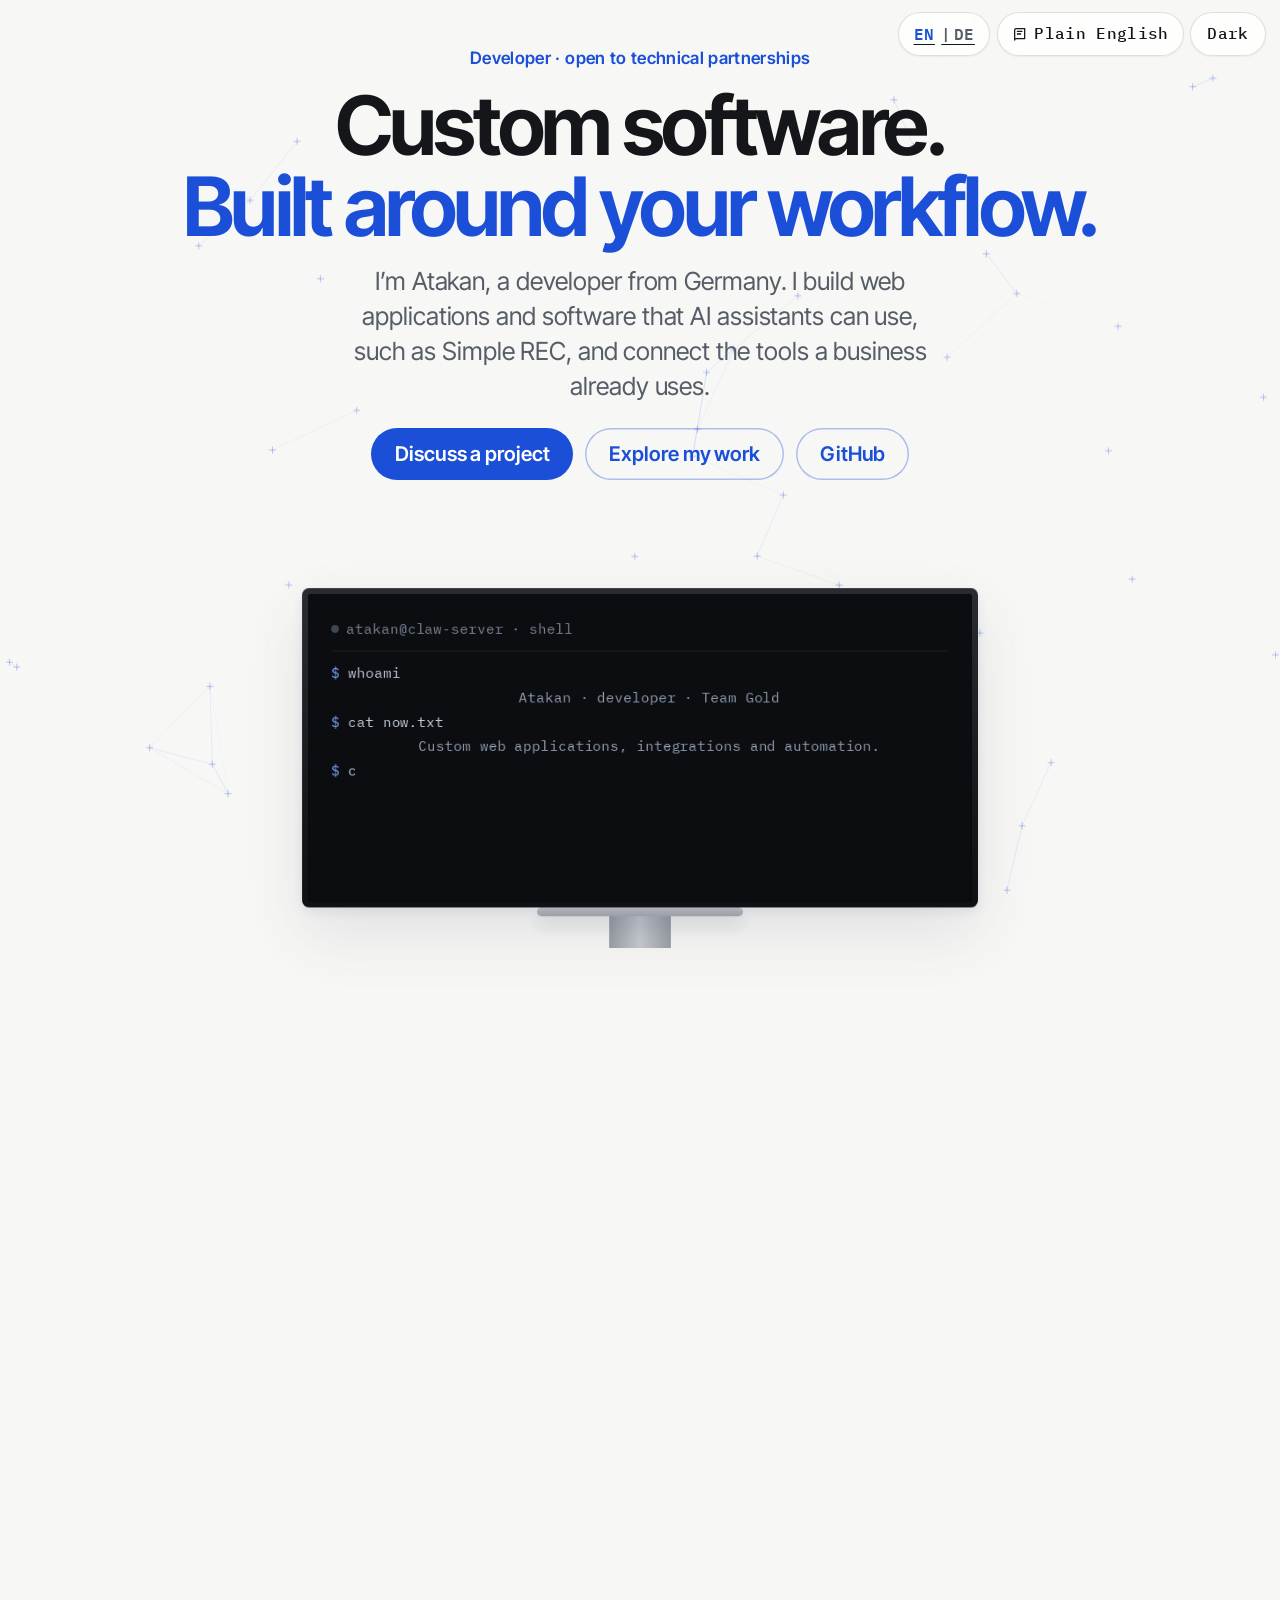
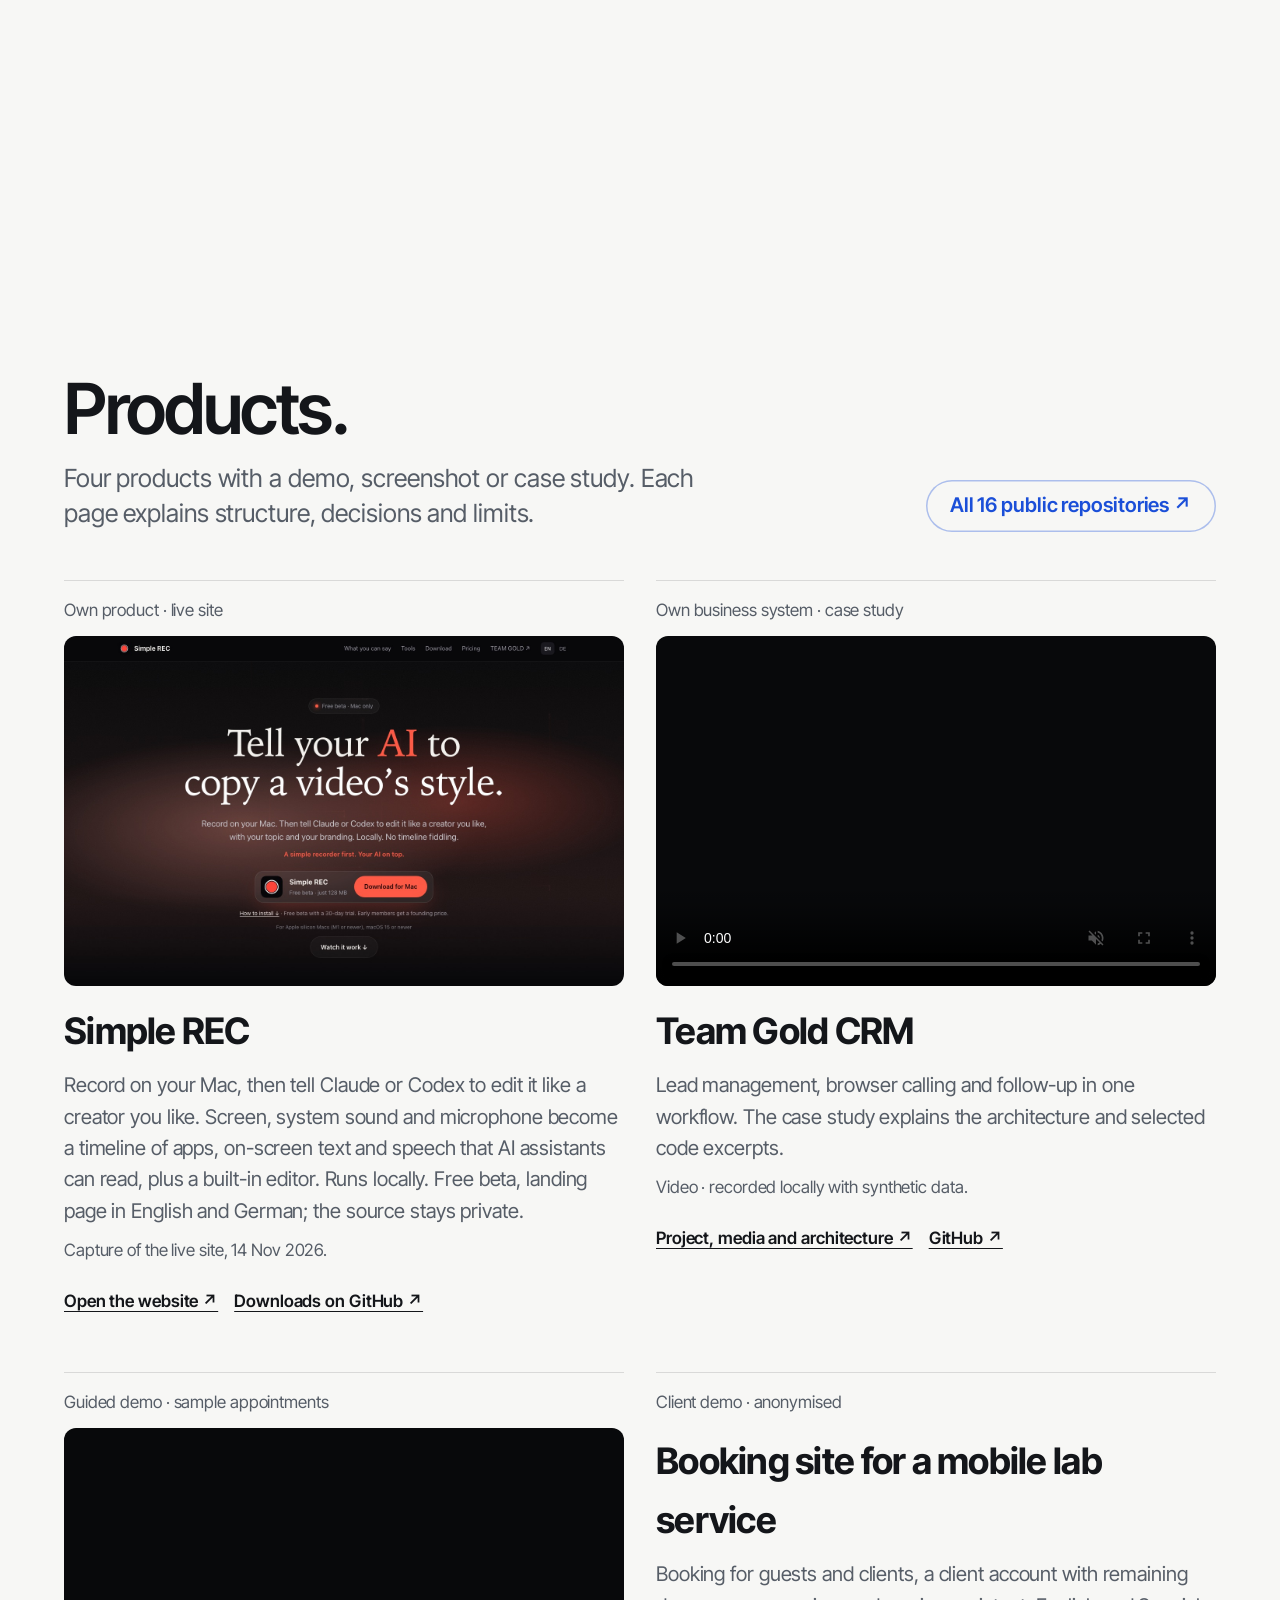
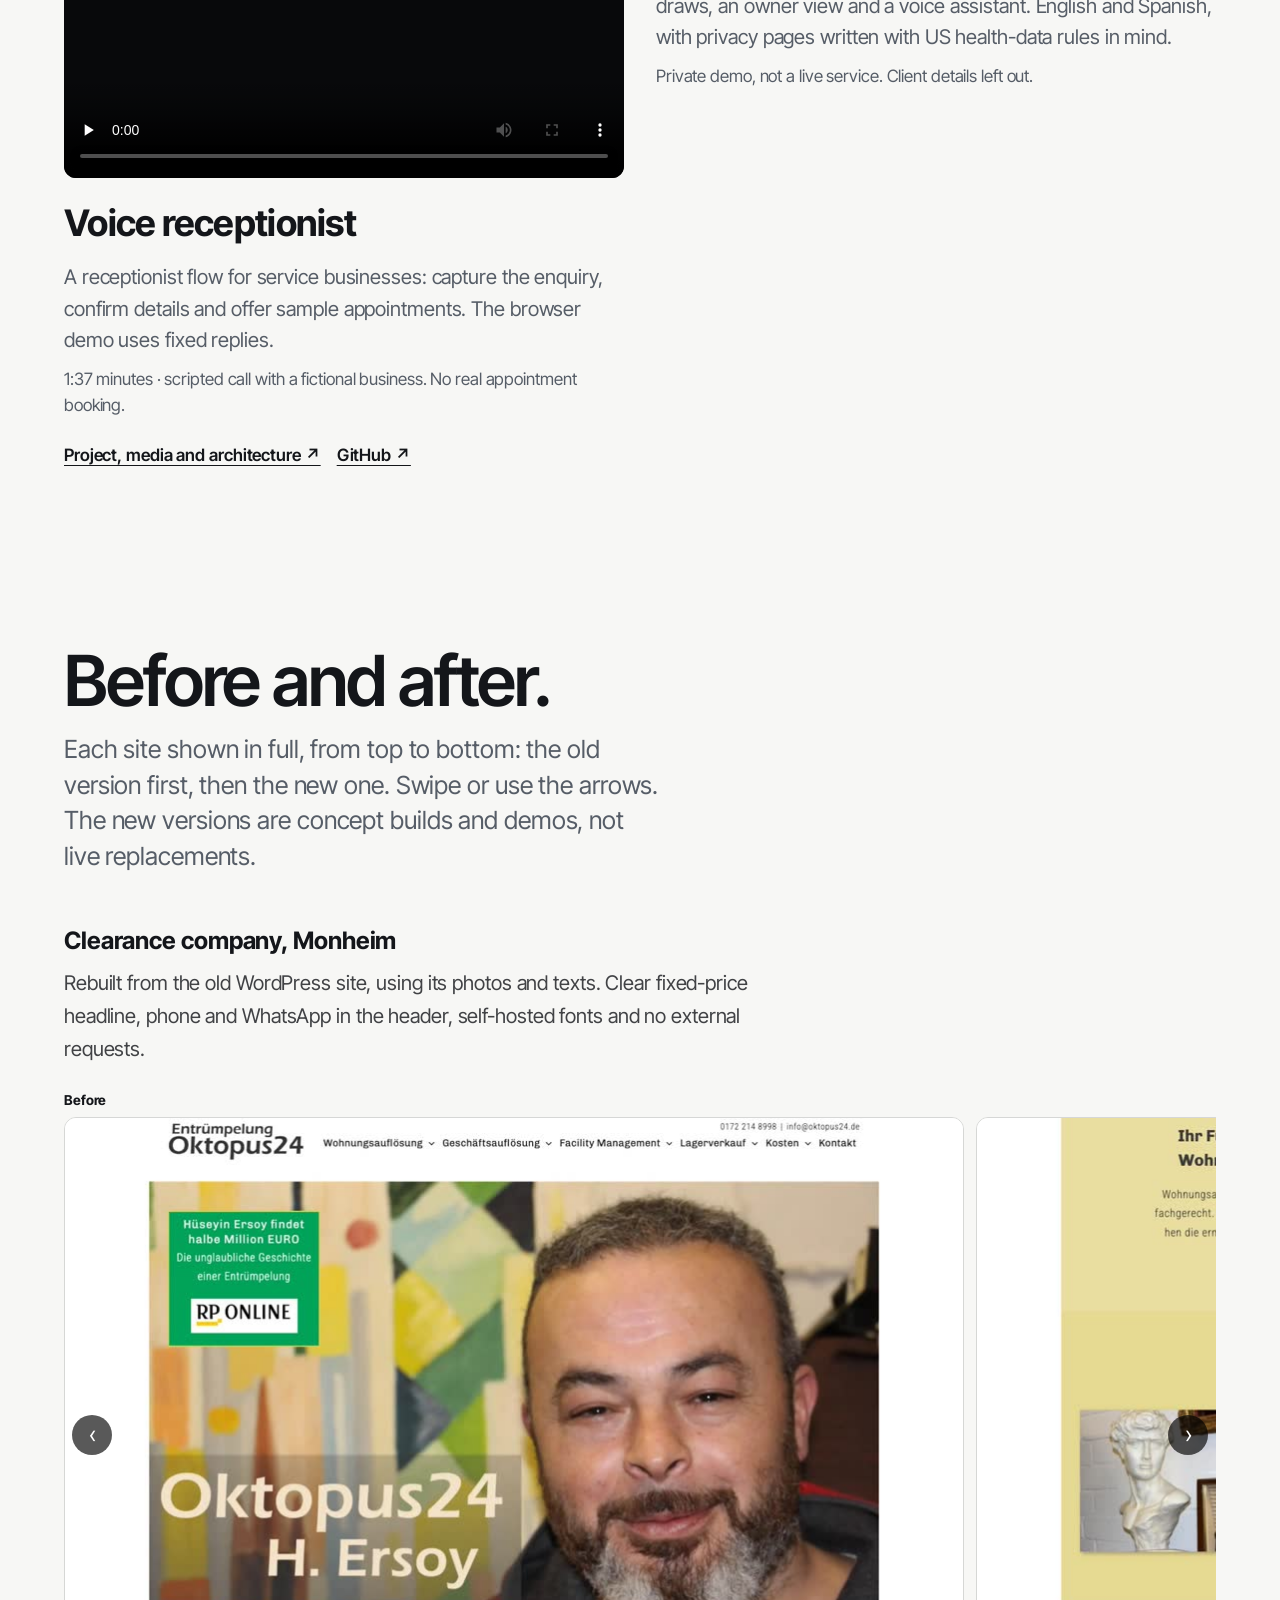
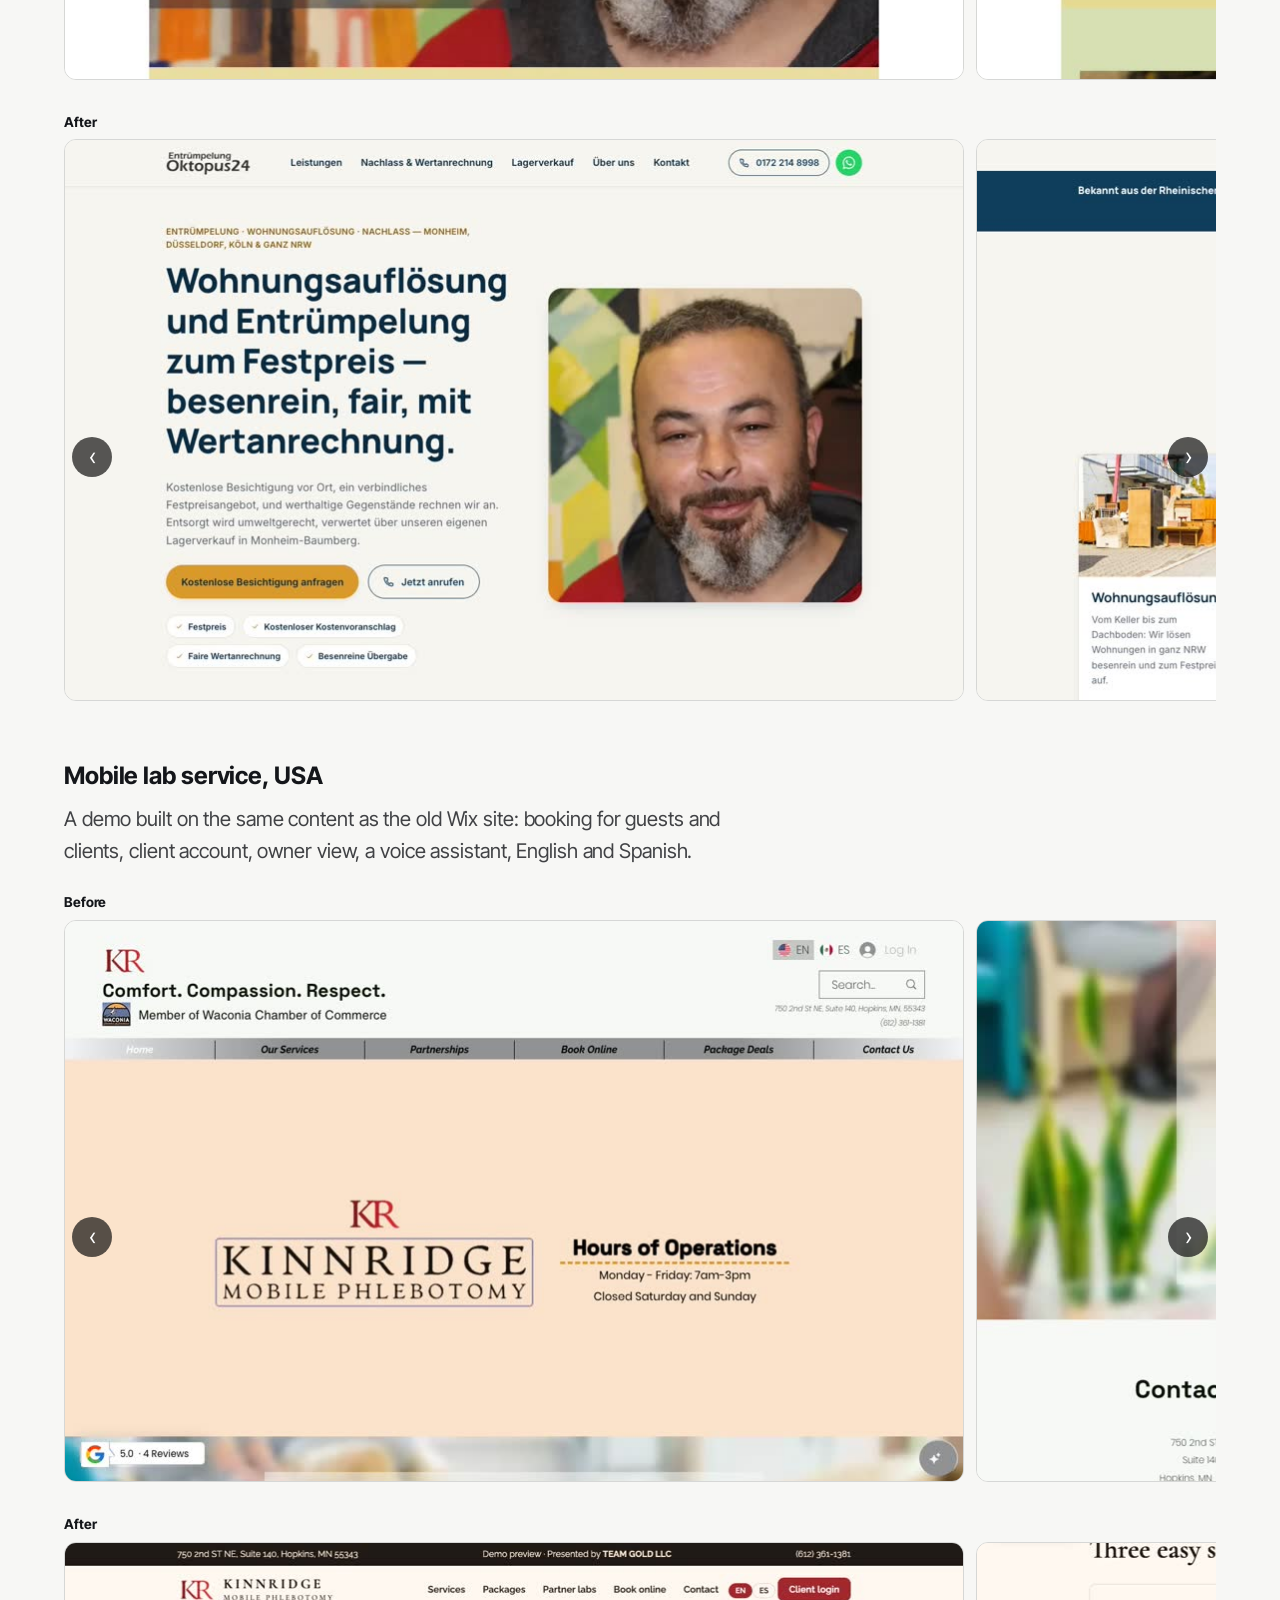
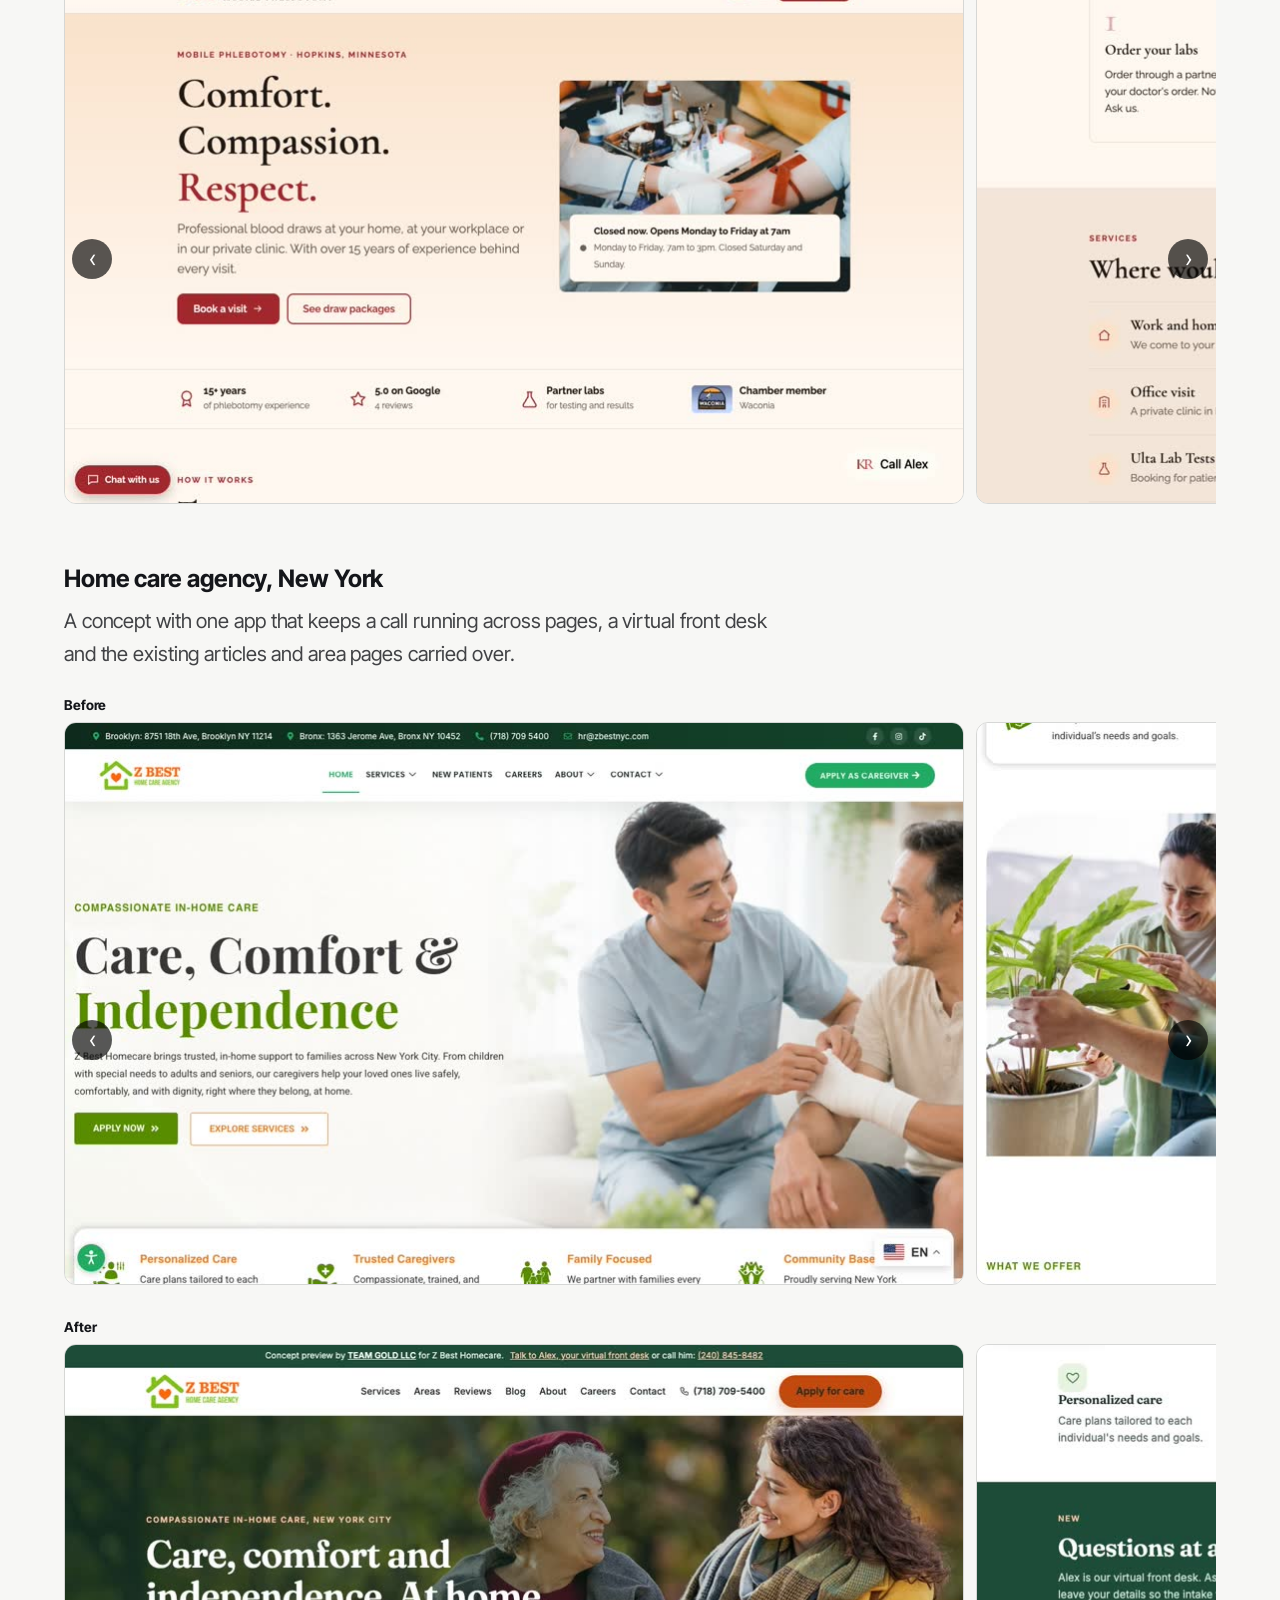
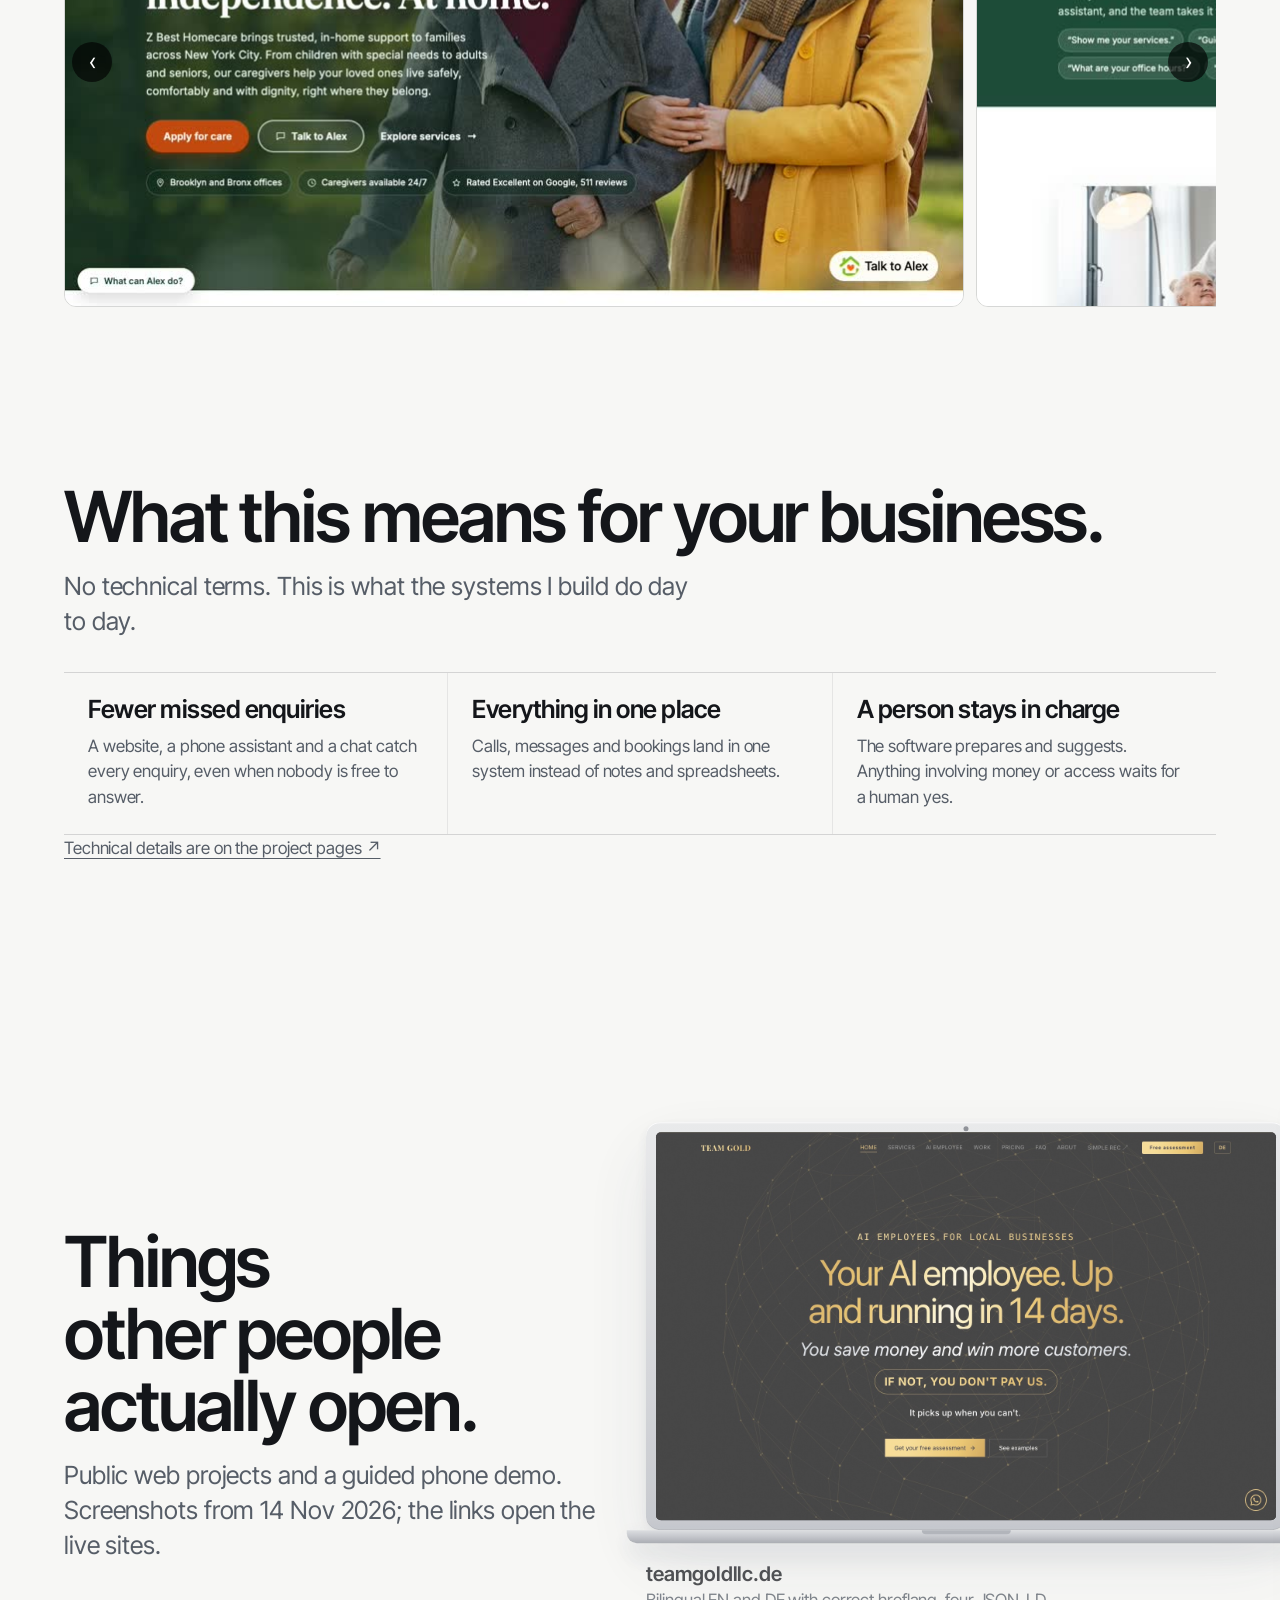
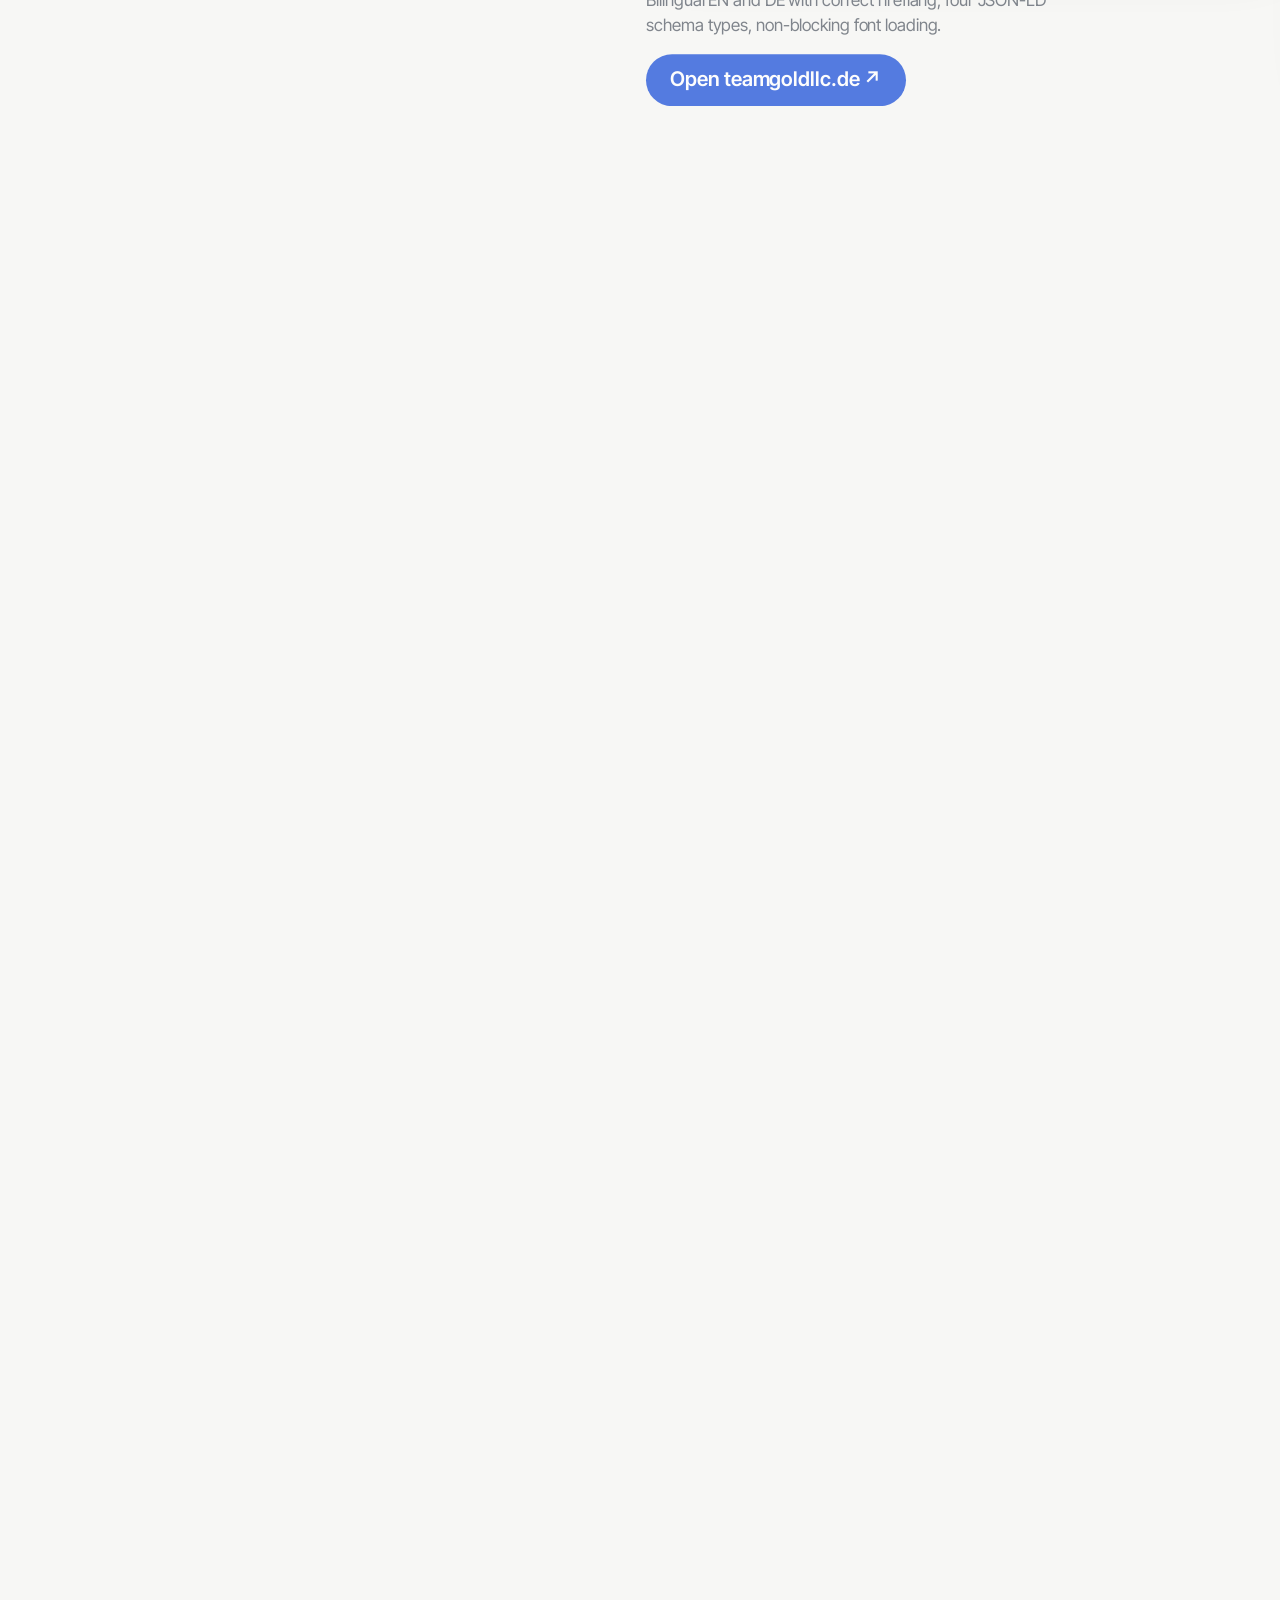
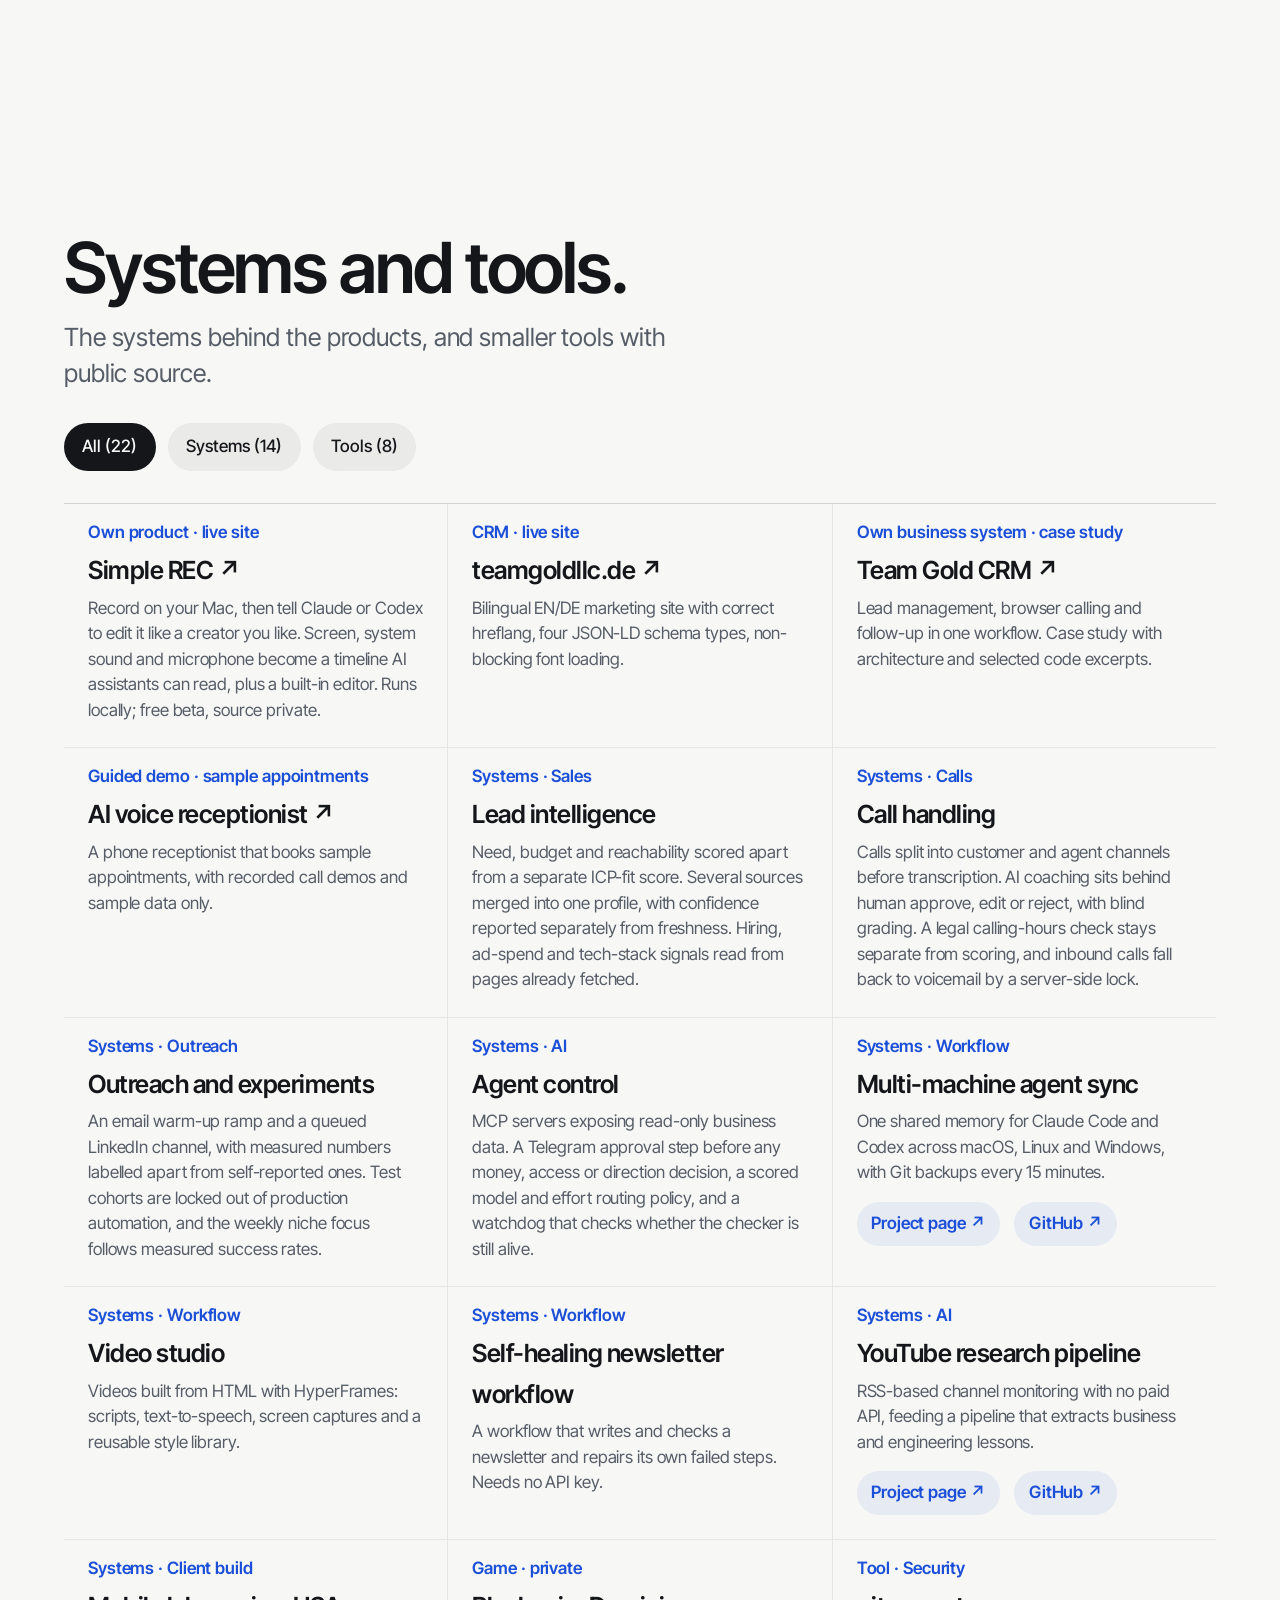
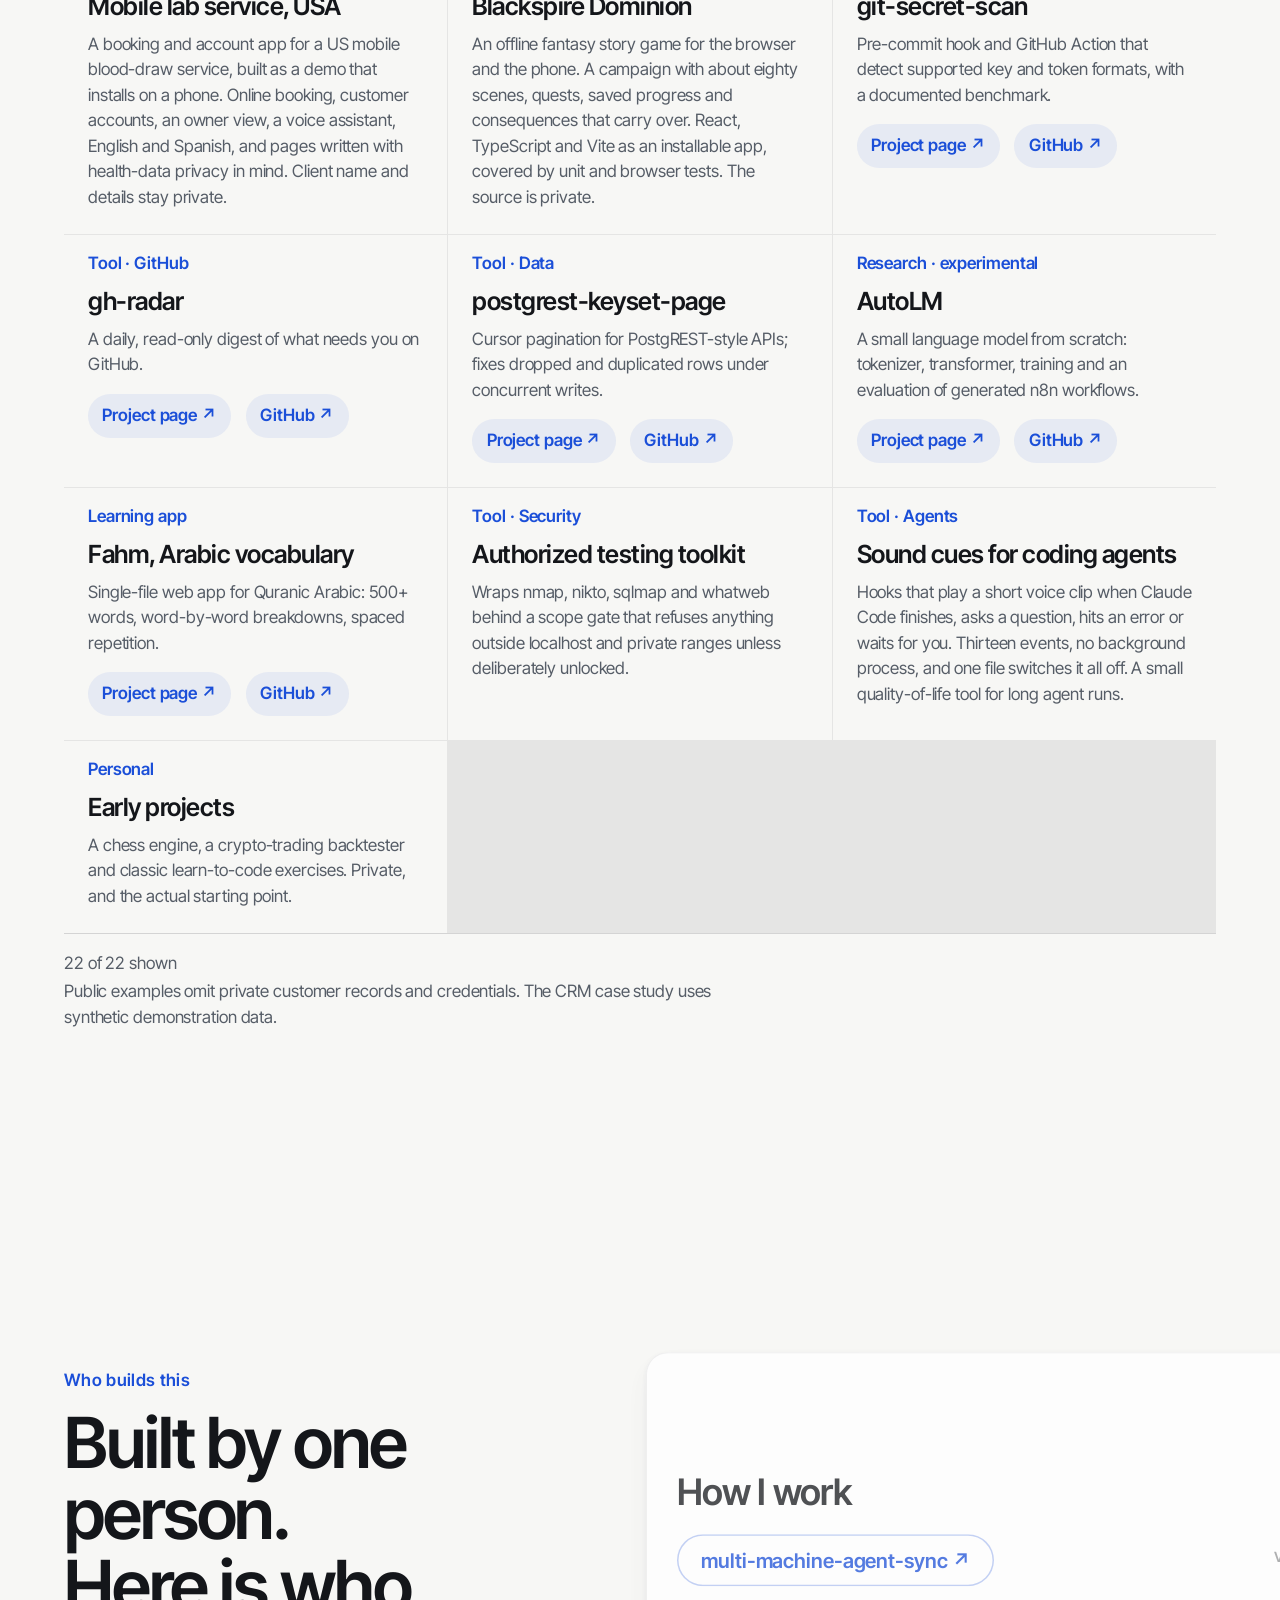
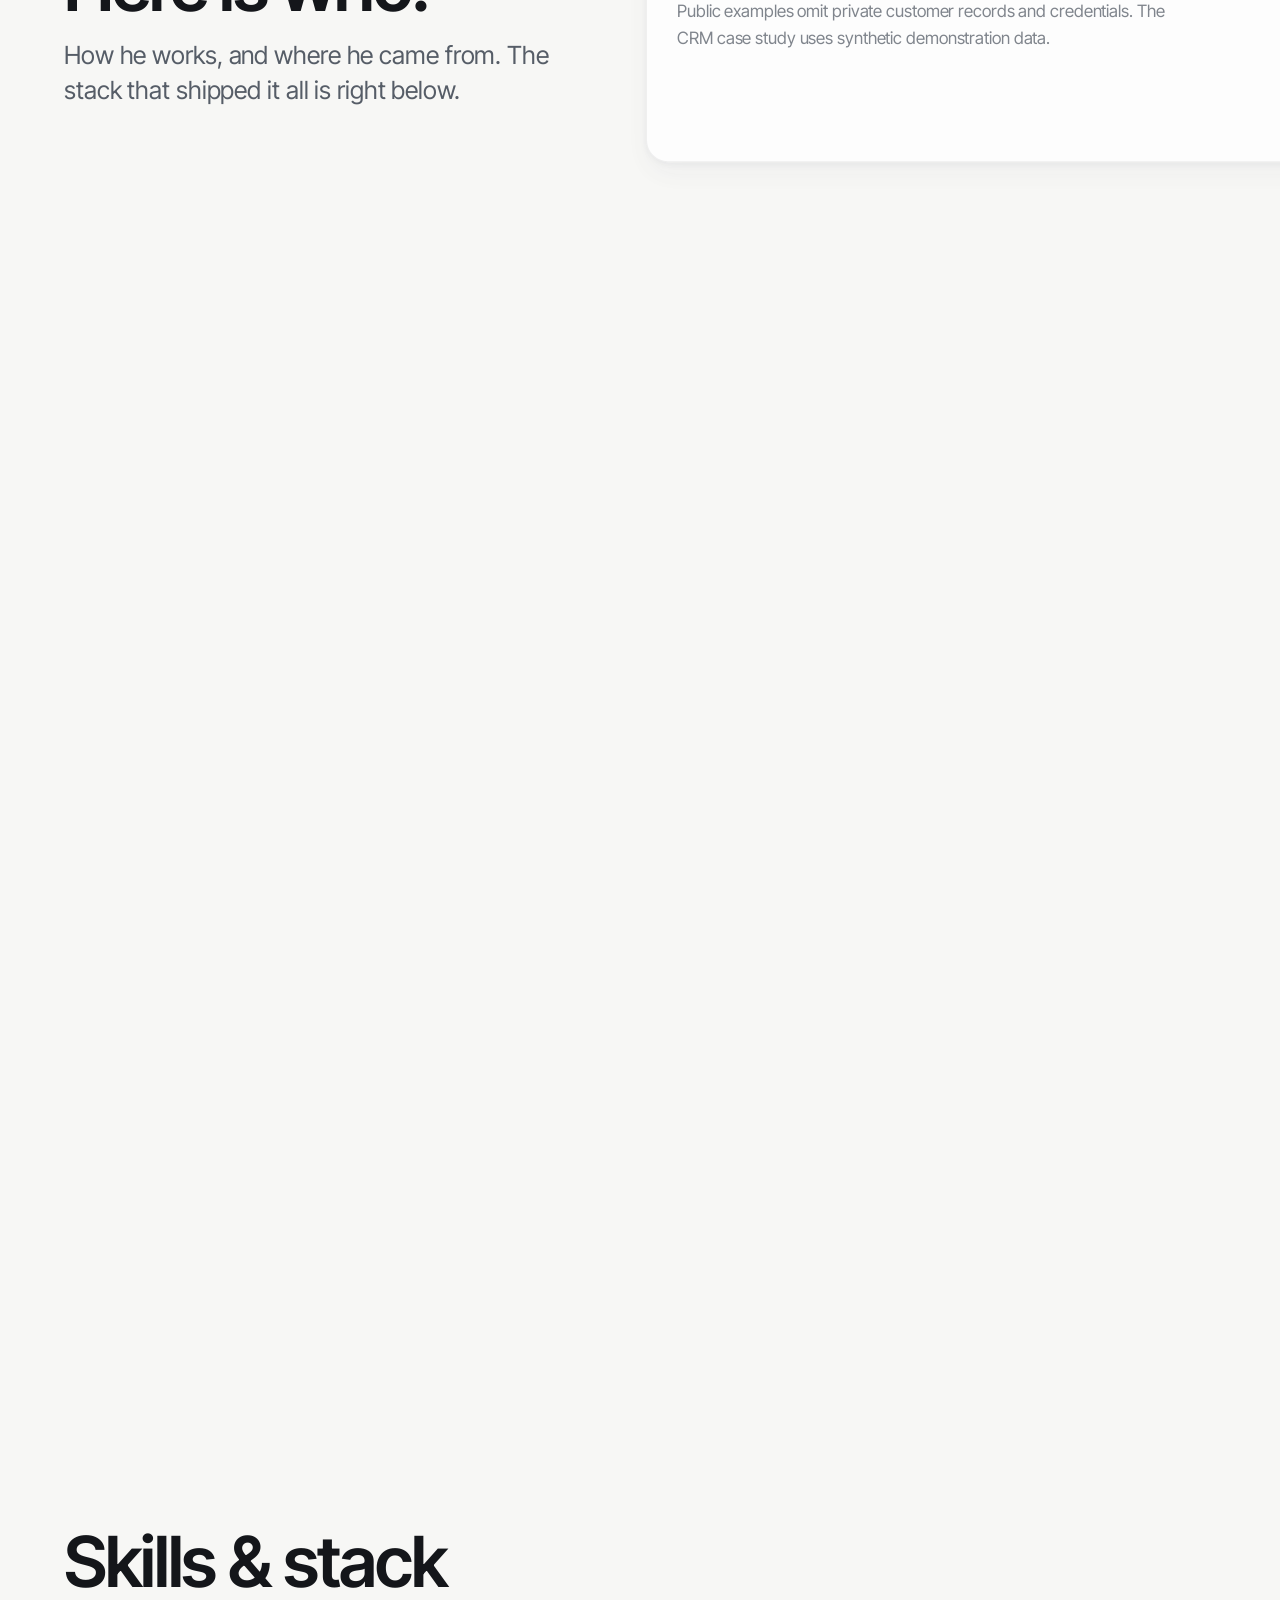
==== commit 72b15bed: "List Simple REC, teamgoldllc.de, CRM, voice demo in systems list (text cards) Co-Authored-By: Claude" ====
--- a/index.html
+++ b/index.html
@@ -1233,6 +1233,10 @@
       </div>
 
       <div class="v4-grid" id="cardgrid" data-sc-in>
+        <article class="cat-idx-card" data-cat="systems"><p class="k">Own product · live site</p><h4><a href="https://simplerec.teamgoldllc.de" rel="noopener noreferrer">Simple REC ↗</a></h4><p>Record on your Mac, then tell Claude or Codex to edit it like a creator you like. Screen, system sound and microphone become a timeline AI assistants can read, plus a built-in editor. Runs locally; free beta, source private.</p></article>
+        <article class="cat-idx-card" data-cat="systems"><p class="k">CRM · live site</p><h4><a href="https://teamgoldllc.de" rel="noopener noreferrer">teamgoldllc.de ↗</a></h4><p>Bilingual EN/DE marketing site with correct hreflang, four JSON-LD schema types, non-blocking font loading.</p></article>
+        <article class="cat-idx-card" data-cat="systems"><p class="k">Own business system · case study</p><h4><a href="https://github.com/Atakan-24/team-gold-crm-showcase" rel="noopener noreferrer">Team Gold CRM ↗</a></h4><p>Lead management, browser calling and follow-up in one workflow. Case study with architecture and selected code excerpts.</p></article>
+        <article class="cat-idx-card" data-cat="systems"><p class="k">Guided demo · sample appointments</p><h4><a href="https://github.com/Atakan-24/ai-voice-agent-demo" rel="noopener noreferrer">AI voice receptionist ↗</a></h4><p>A phone receptionist that books sample appointments, with recorded call demos and sample data only.</p></article>
                 <article class="cat-idx-card" data-cat="systems"><p class="k">Systems · Sales</p><h4>Lead intelligence</h4><p>Need, budget and reachability scored apart from a separate ICP-fit score. Several sources merged into one profile, with confidence reported separately from freshness. Hiring, ad-spend and tech-stack signals read from pages already fetched.</p></article>
         <article class="cat-idx-card" data-cat="systems"><p class="k">Systems · Calls</p><h4>Call handling</h4><p>Calls split into customer and agent channels before transcription. AI coaching sits behind human approve, edit or reject, with blind grading. A legal calling-hours check stays separate from scoring, and inbound calls fall back to voicemail by a server-side lock.</p></article>
         <article class="cat-idx-card" data-cat="systems"><p class="k">Systems · Outreach</p><h4>Outreach and experiments</h4><p>An email warm-up ramp and a queued LinkedIn channel, with measured numbers labelled apart from self-reported ones. Test cohorts are locked out of production automation, and the weekly niche focus follows measured success rates.</p></article>
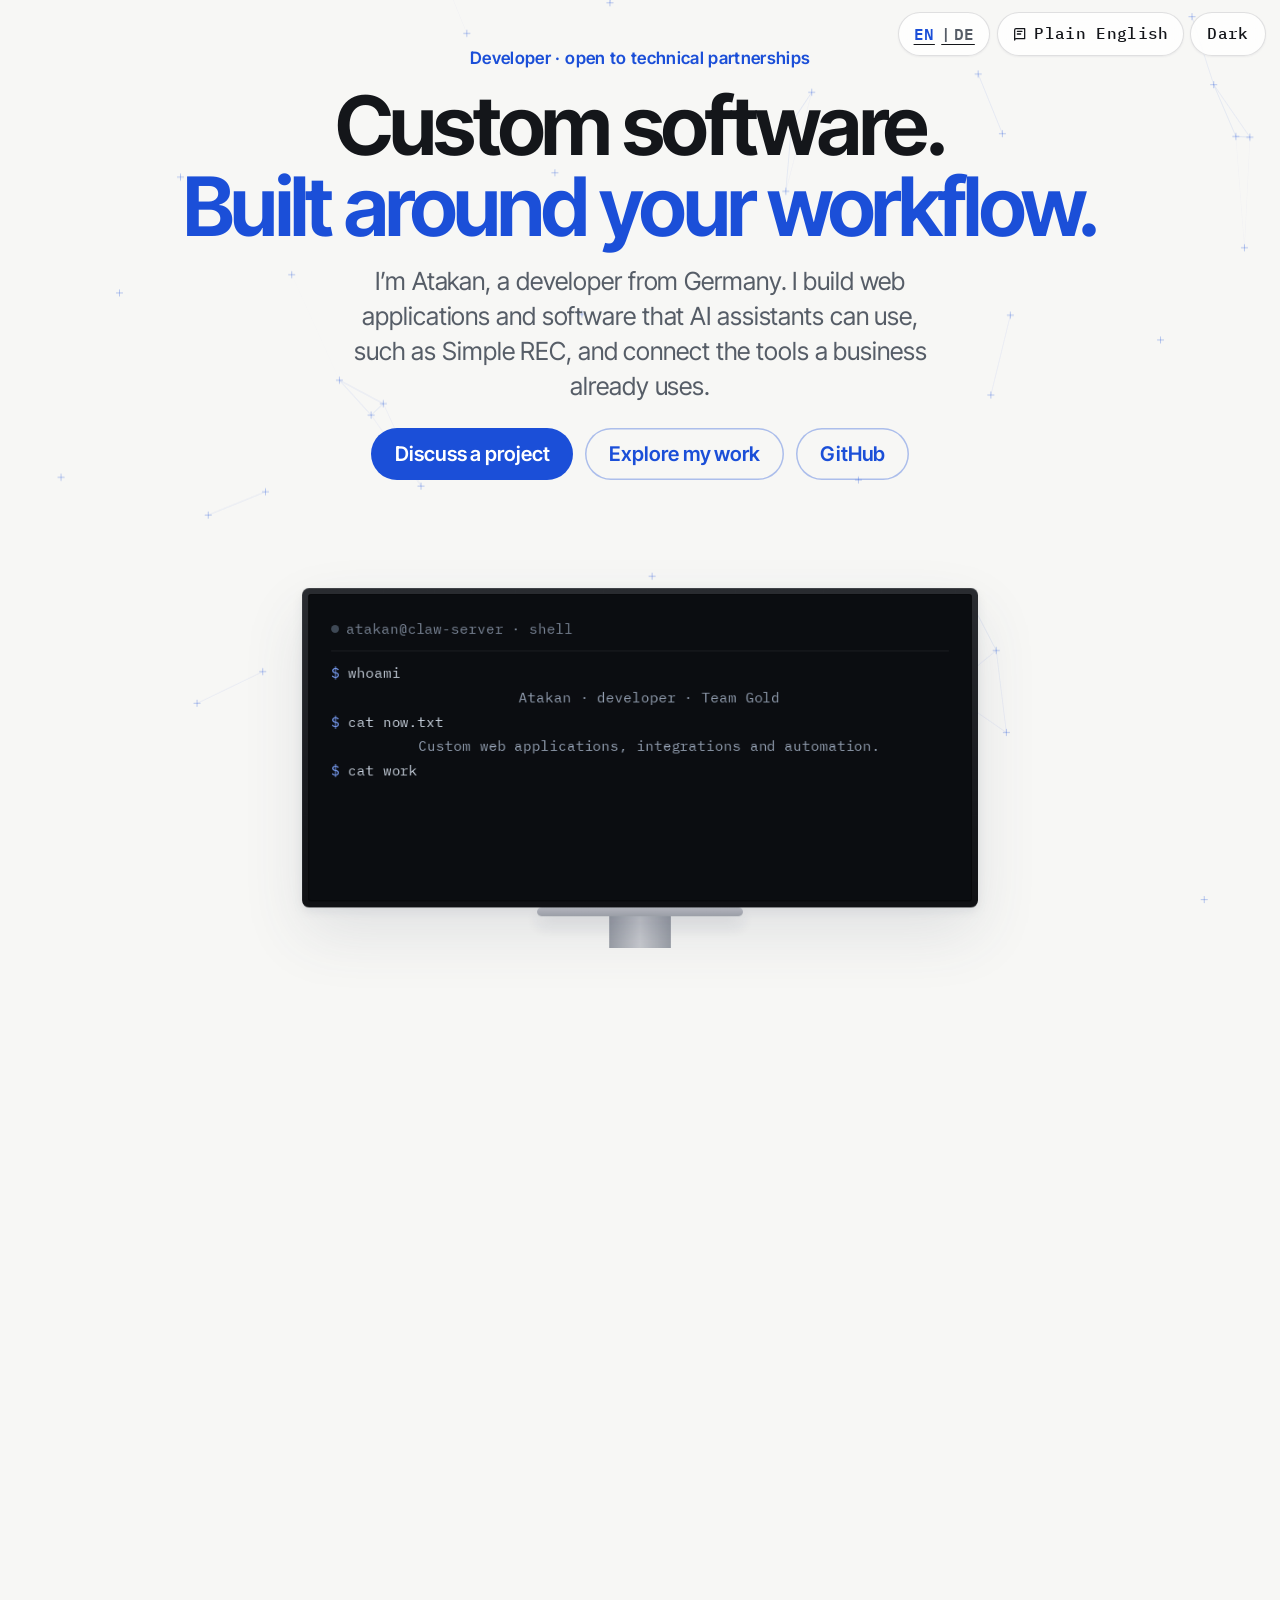
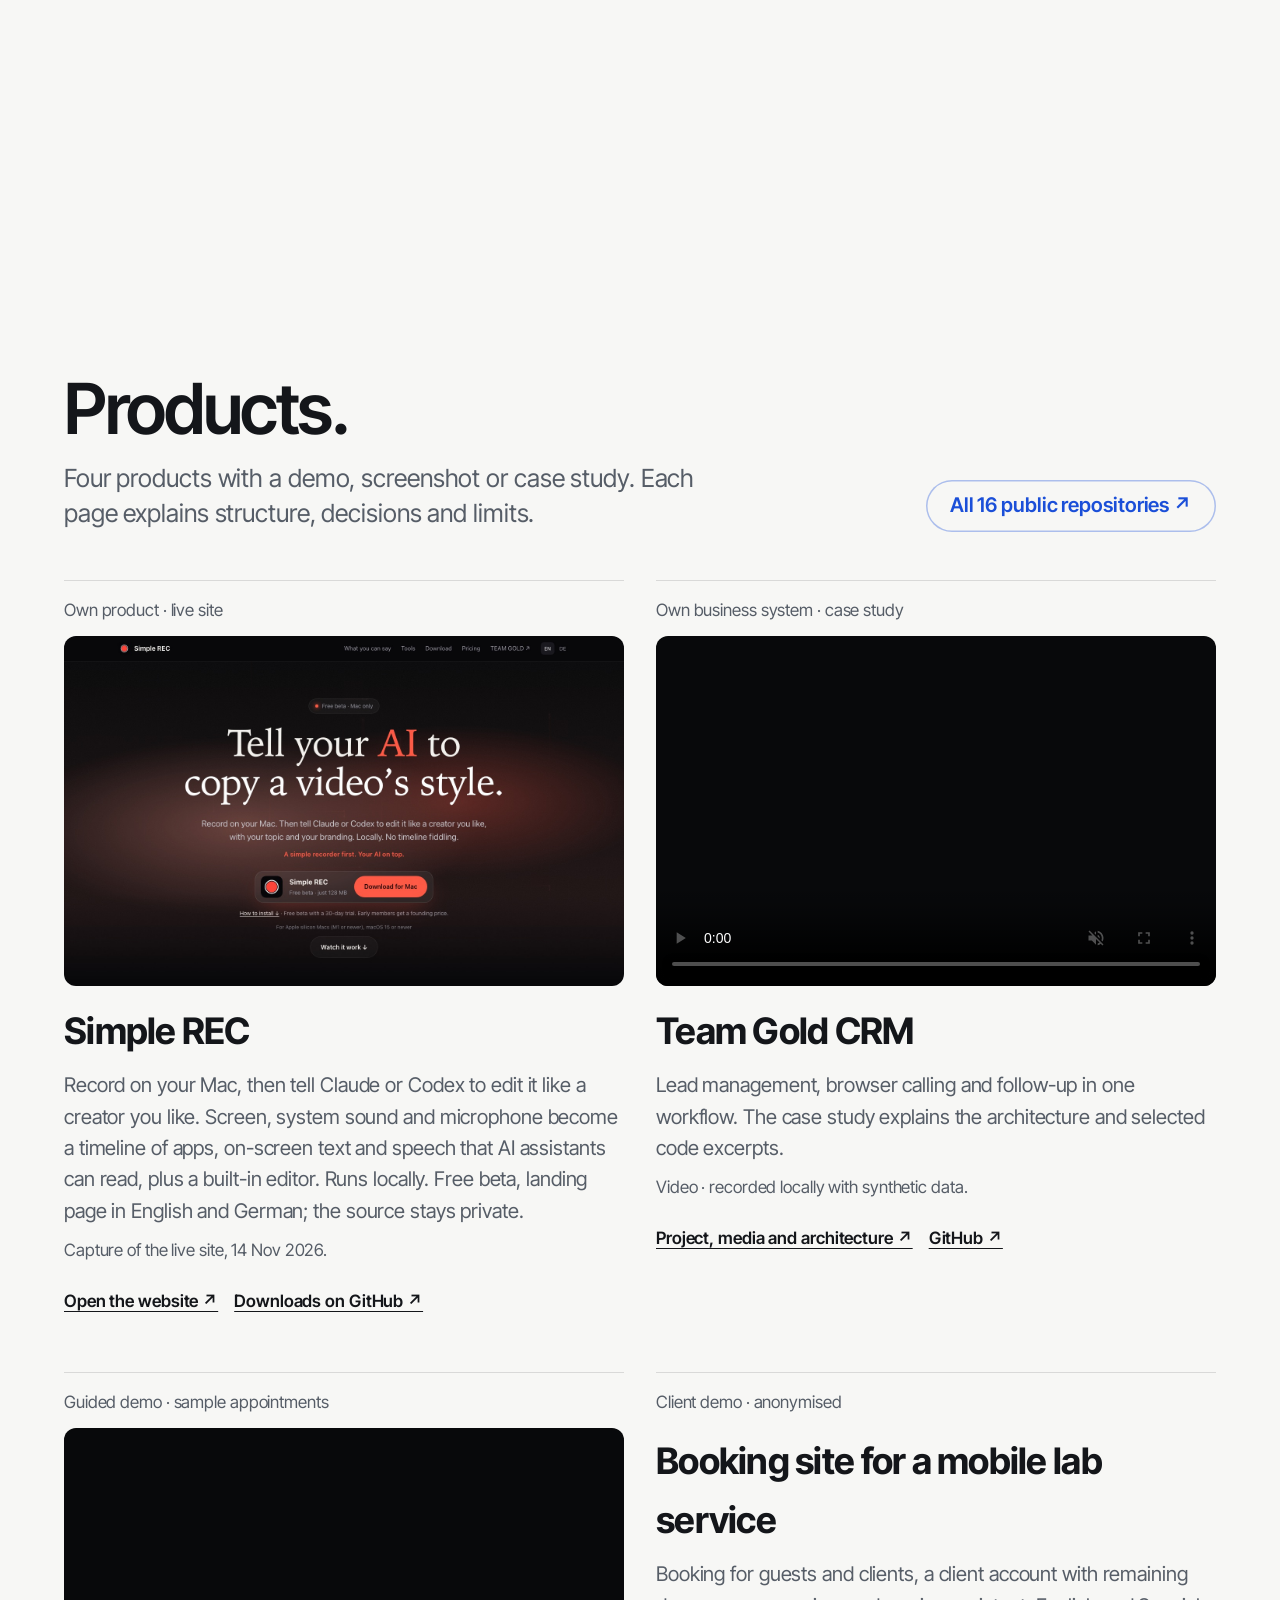
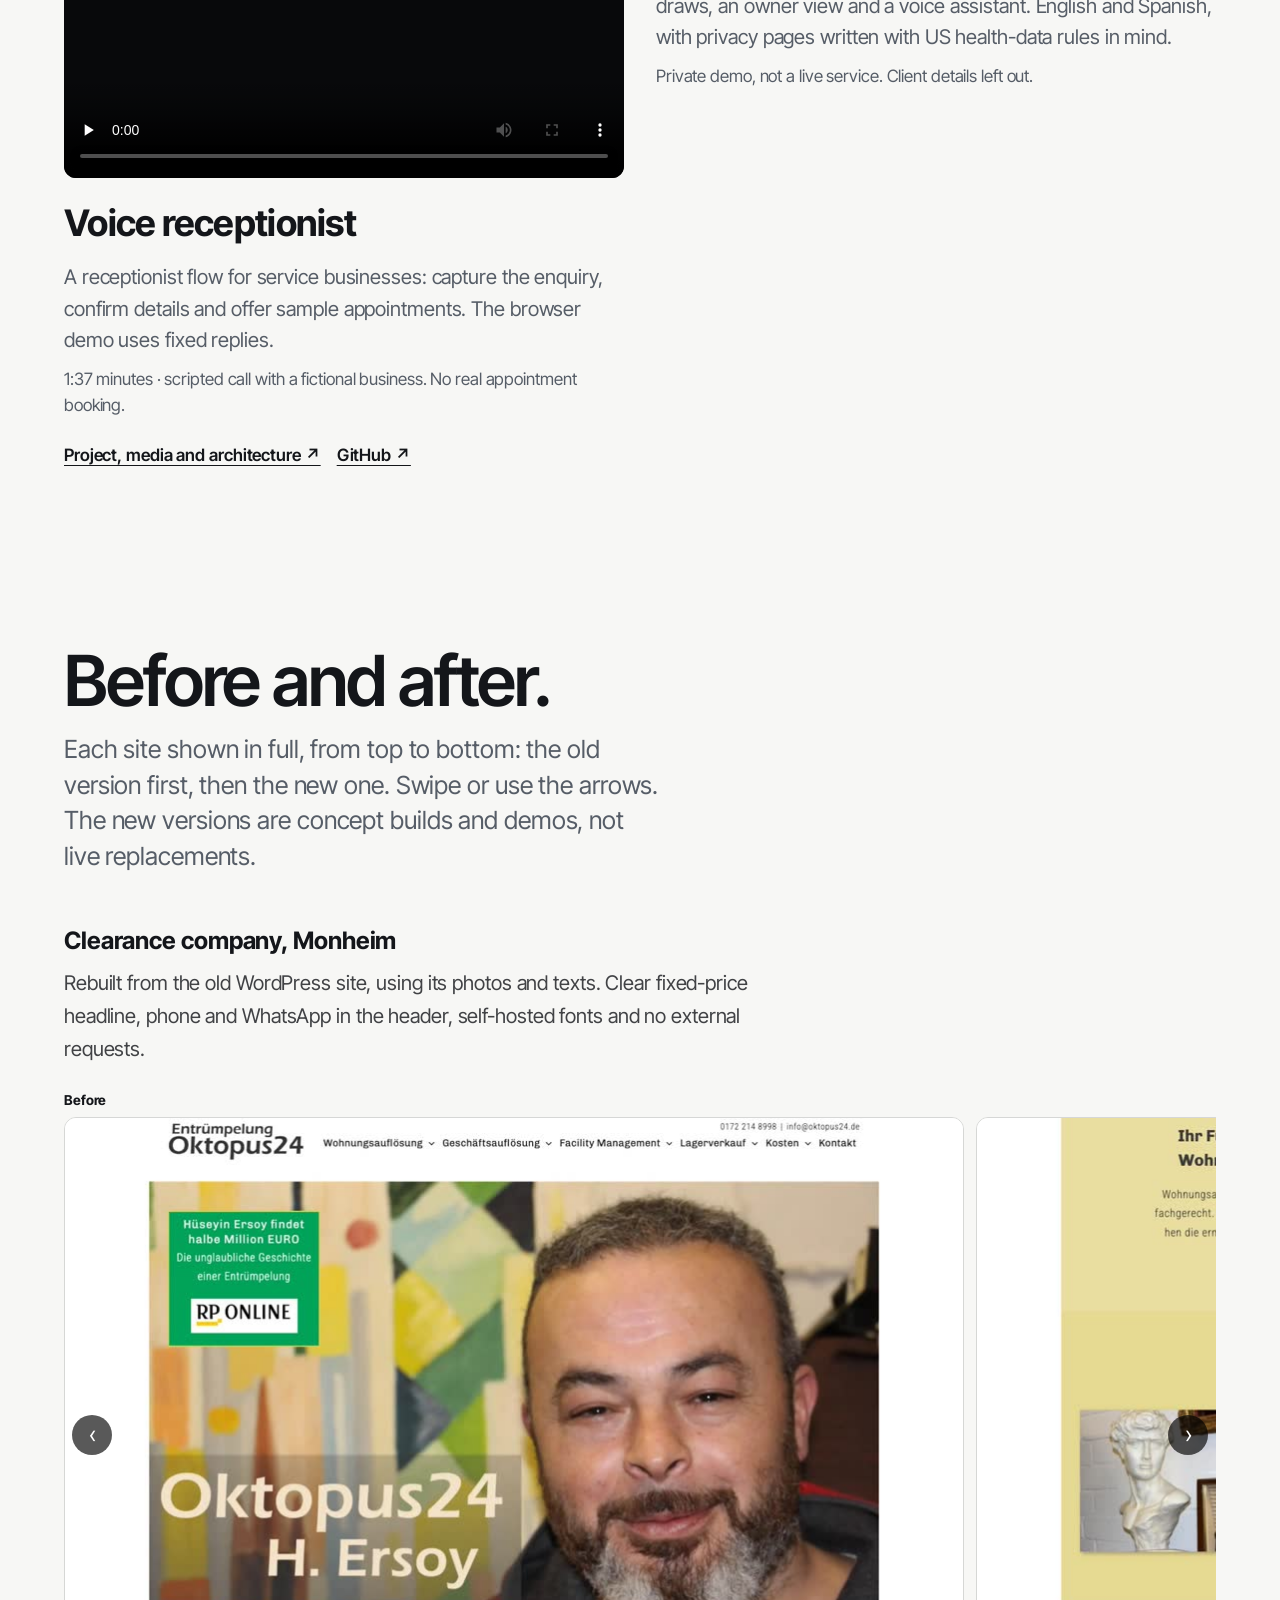
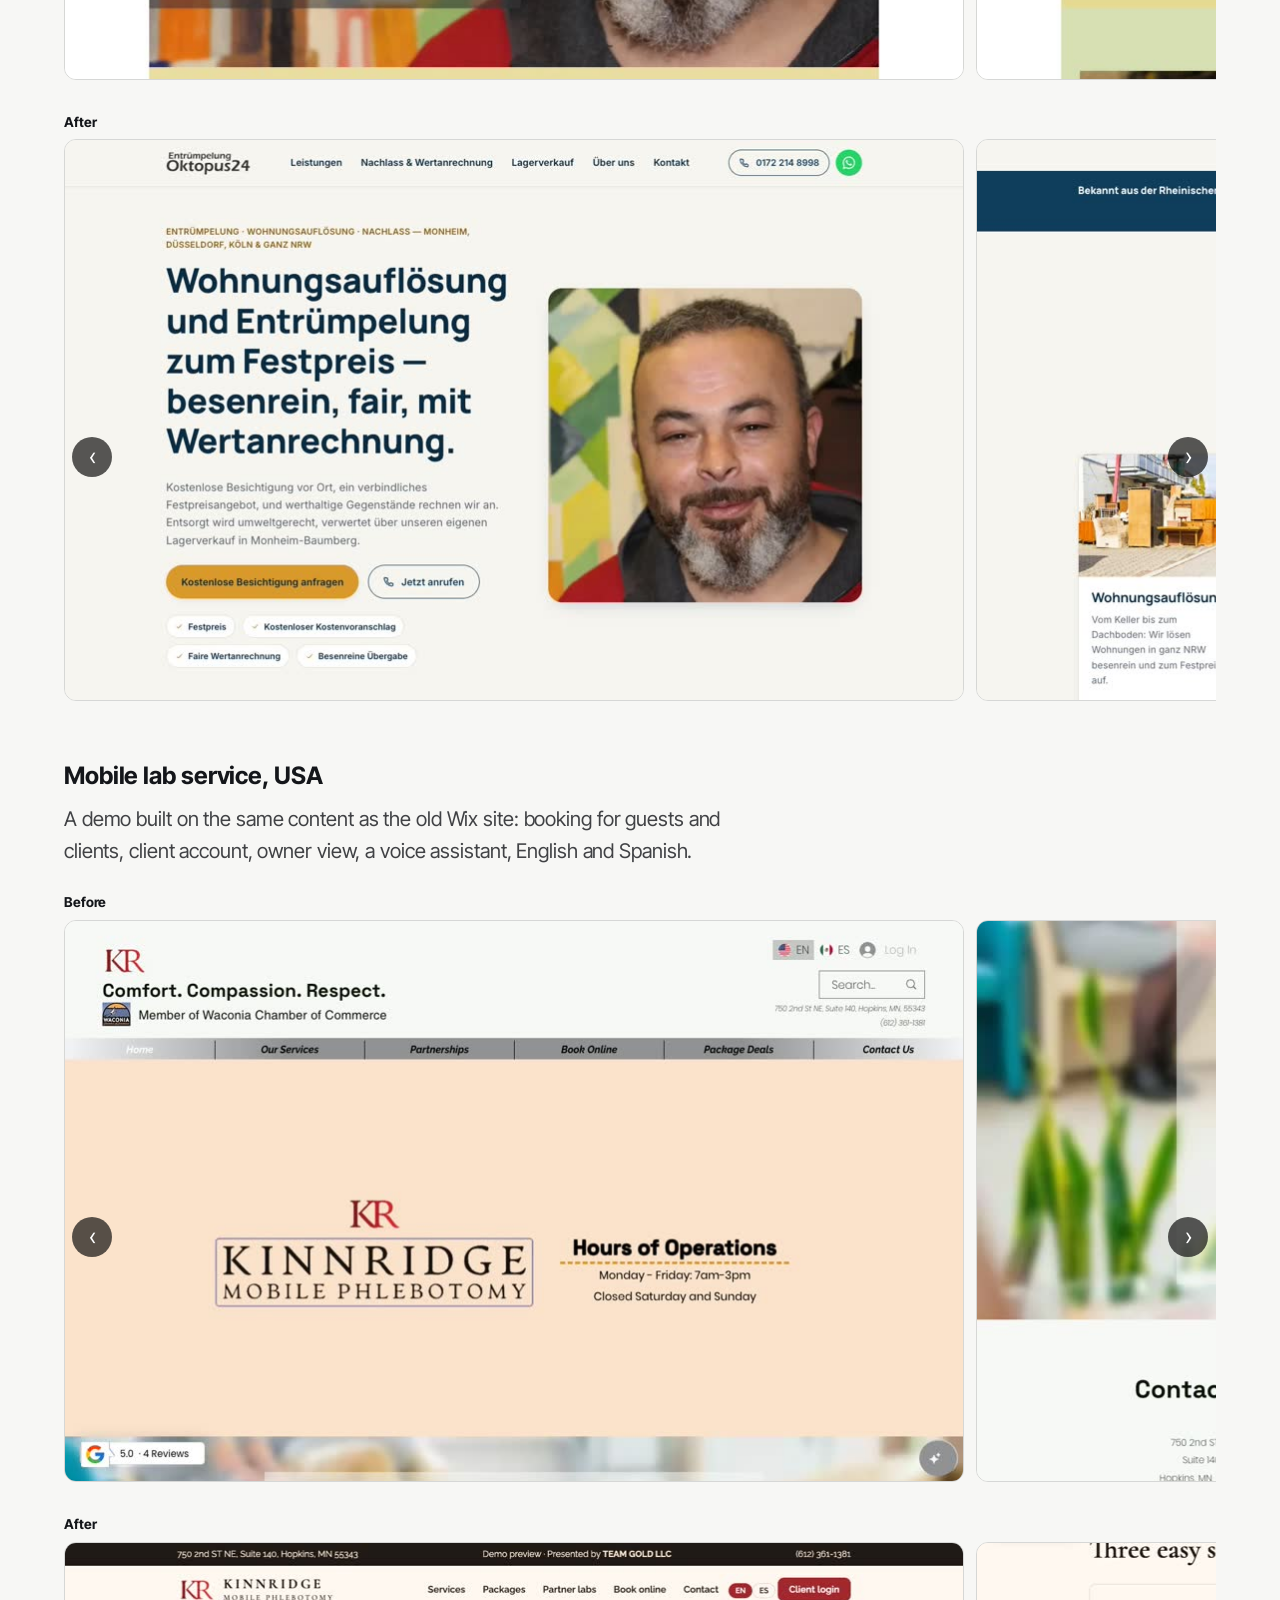
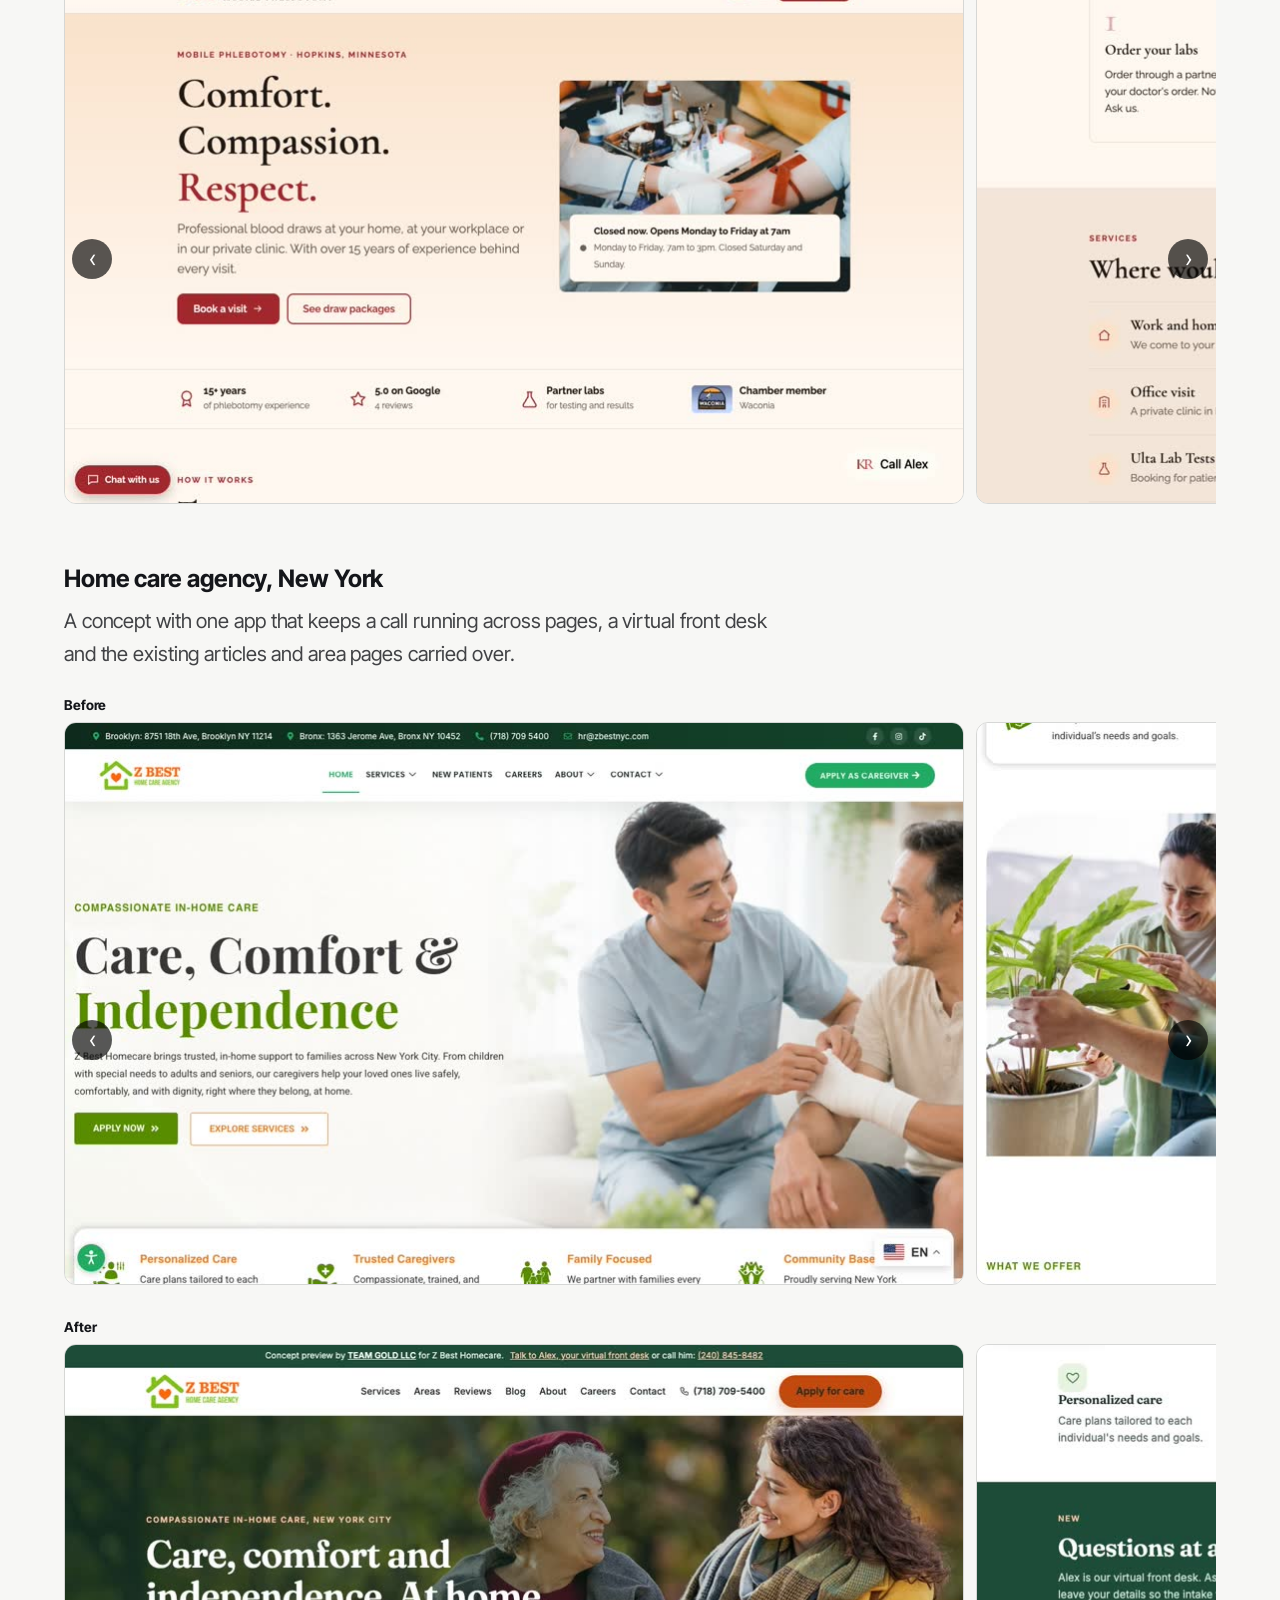
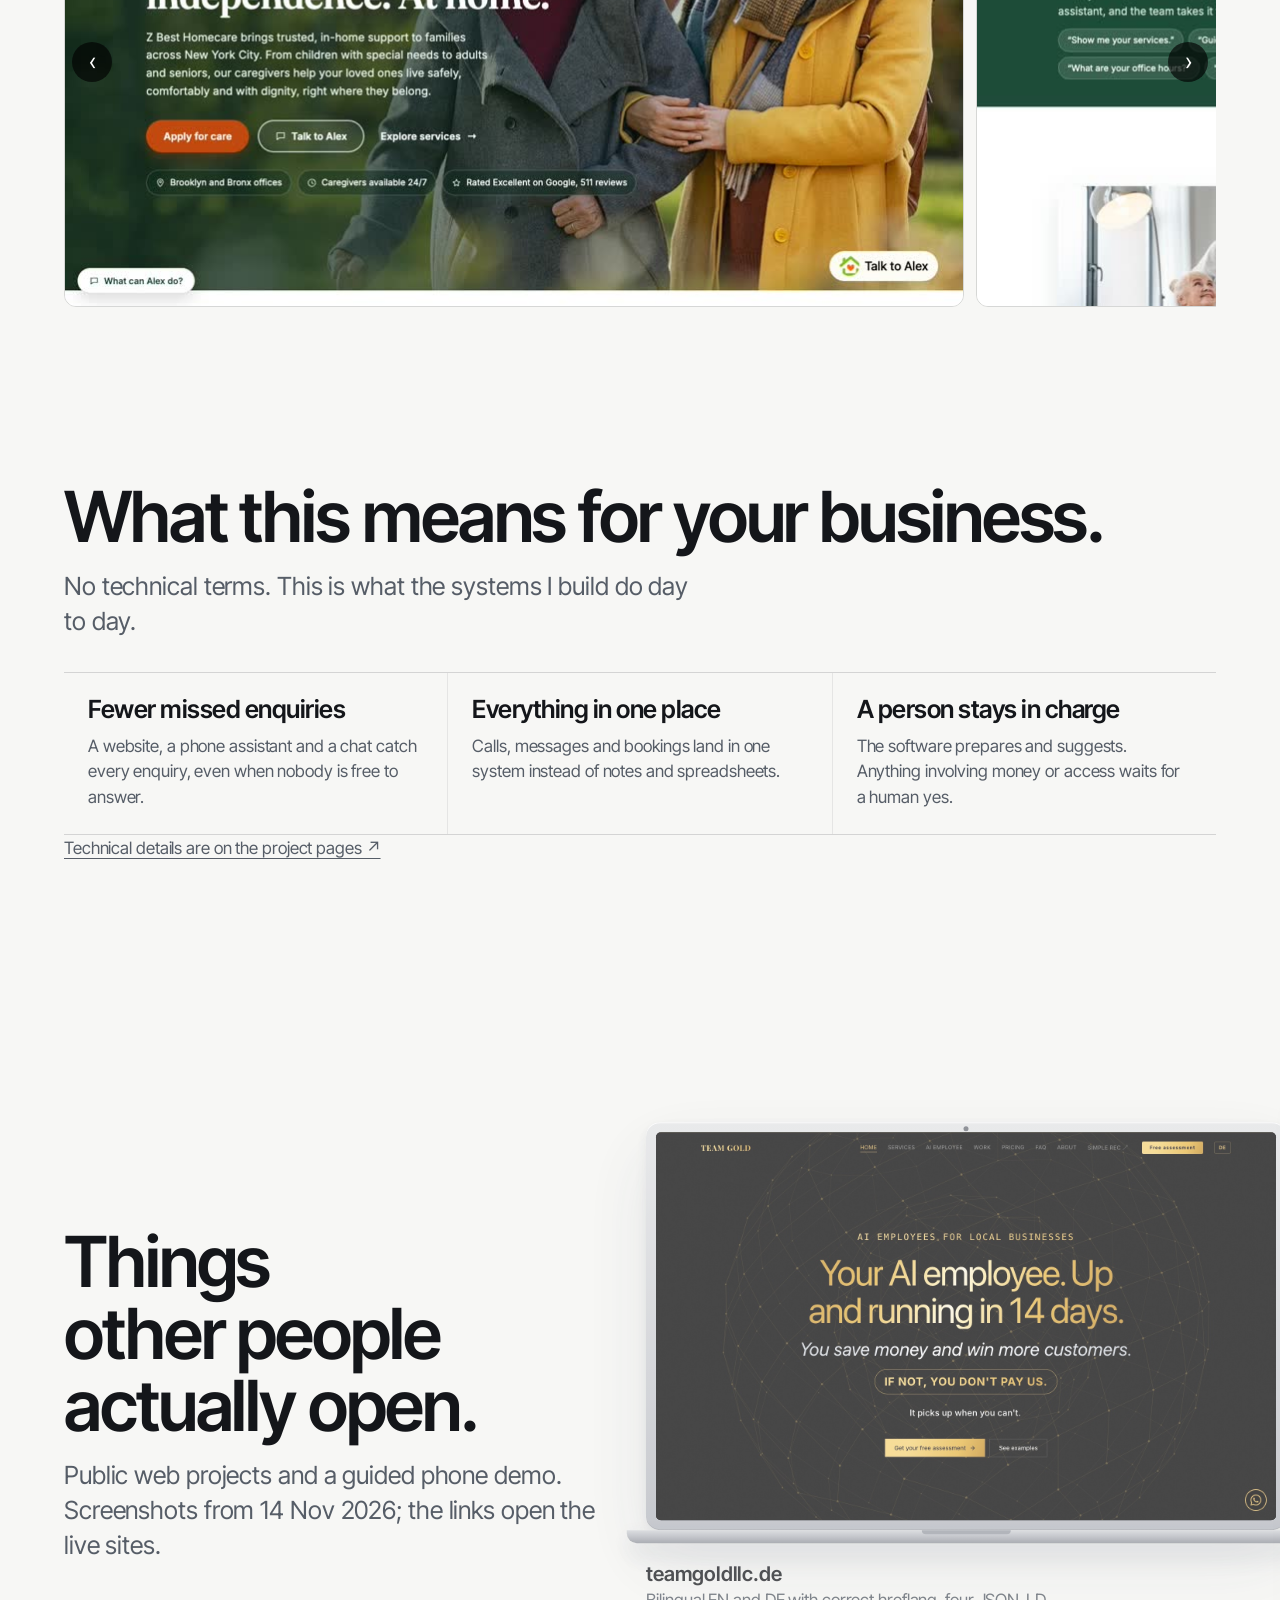
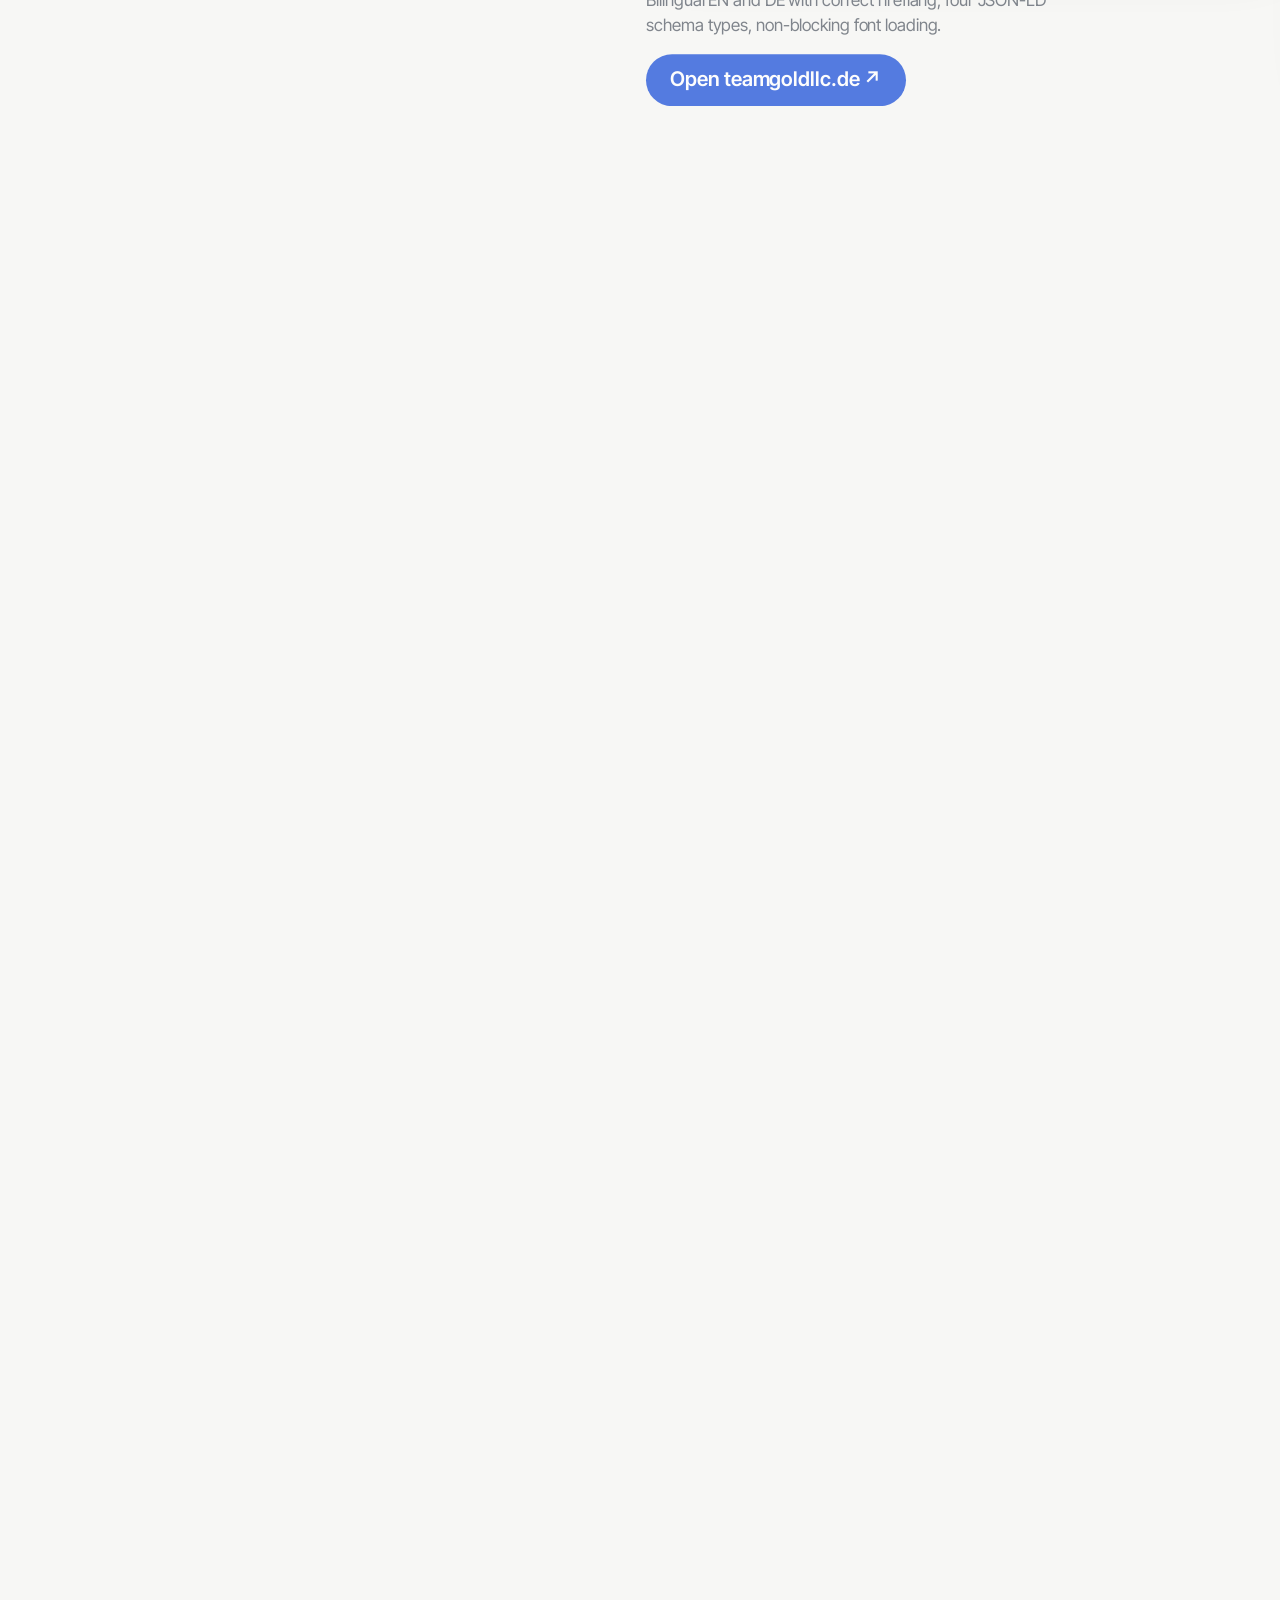
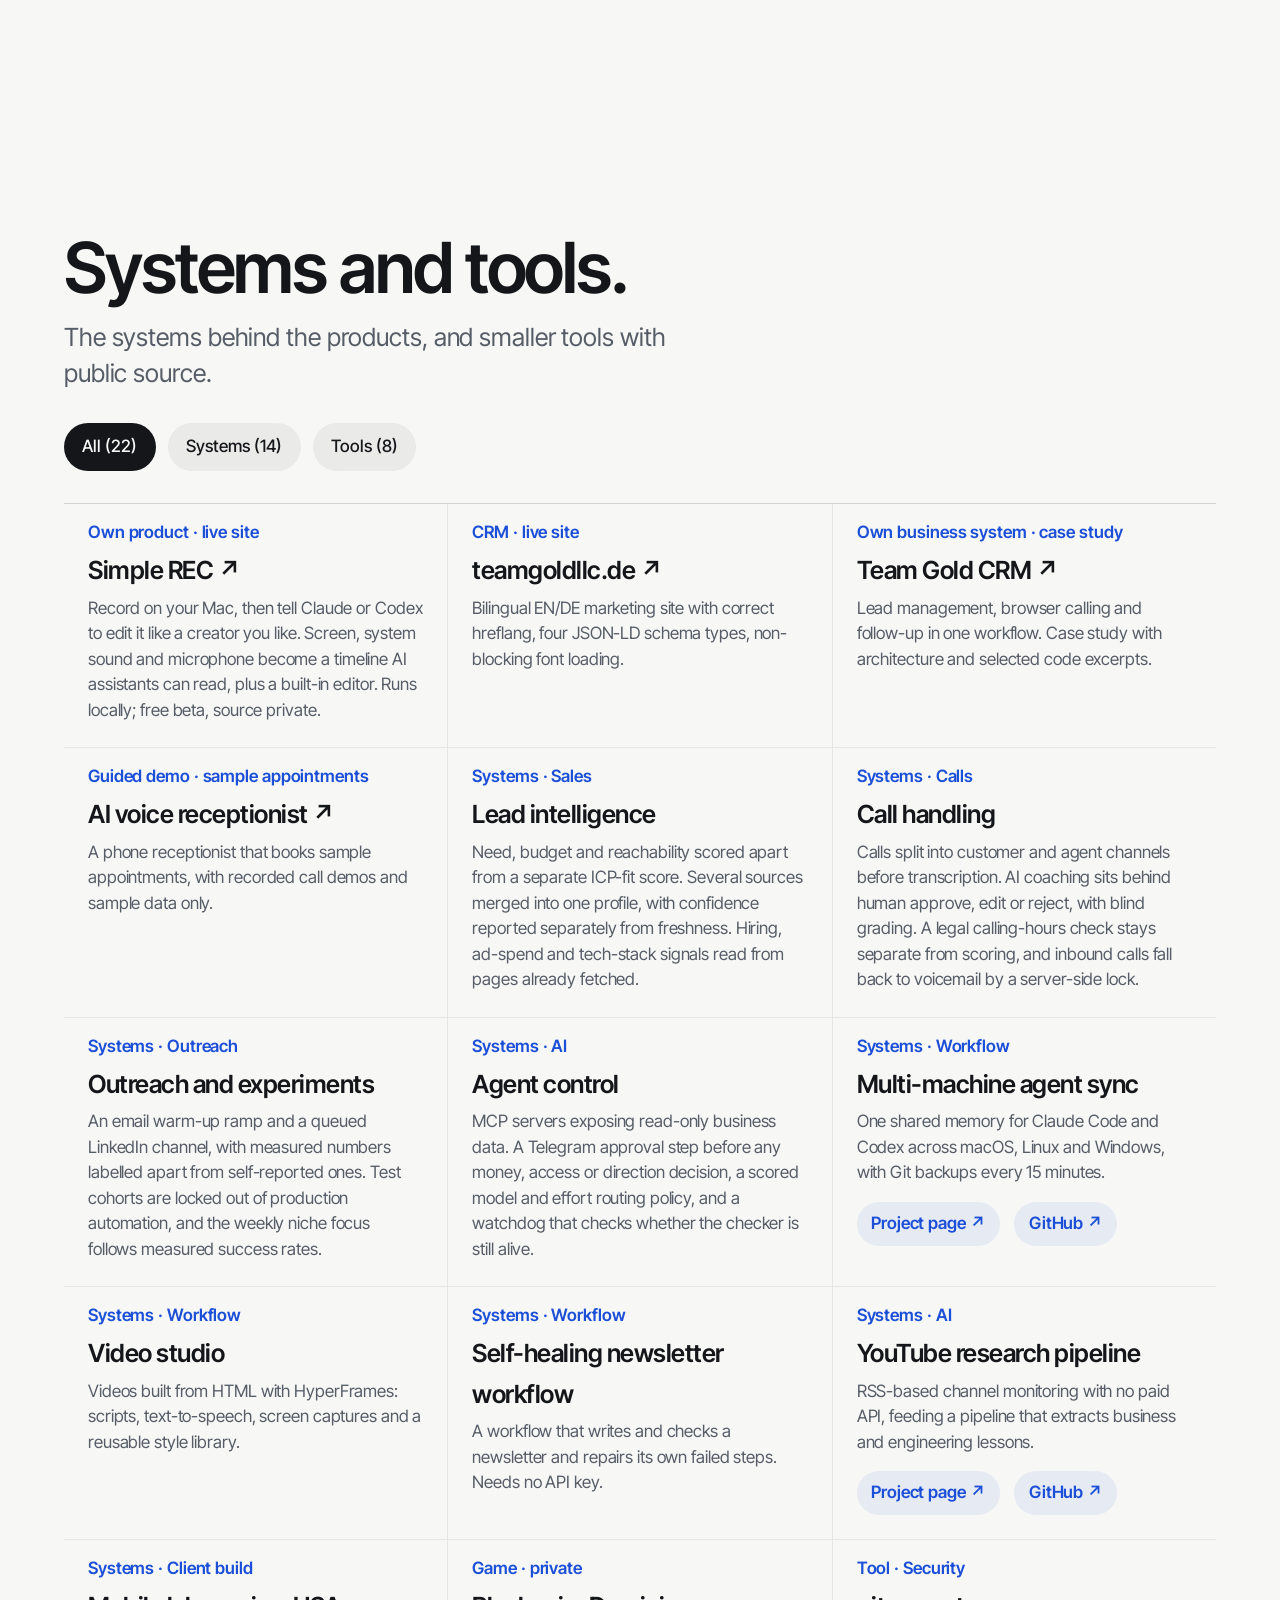
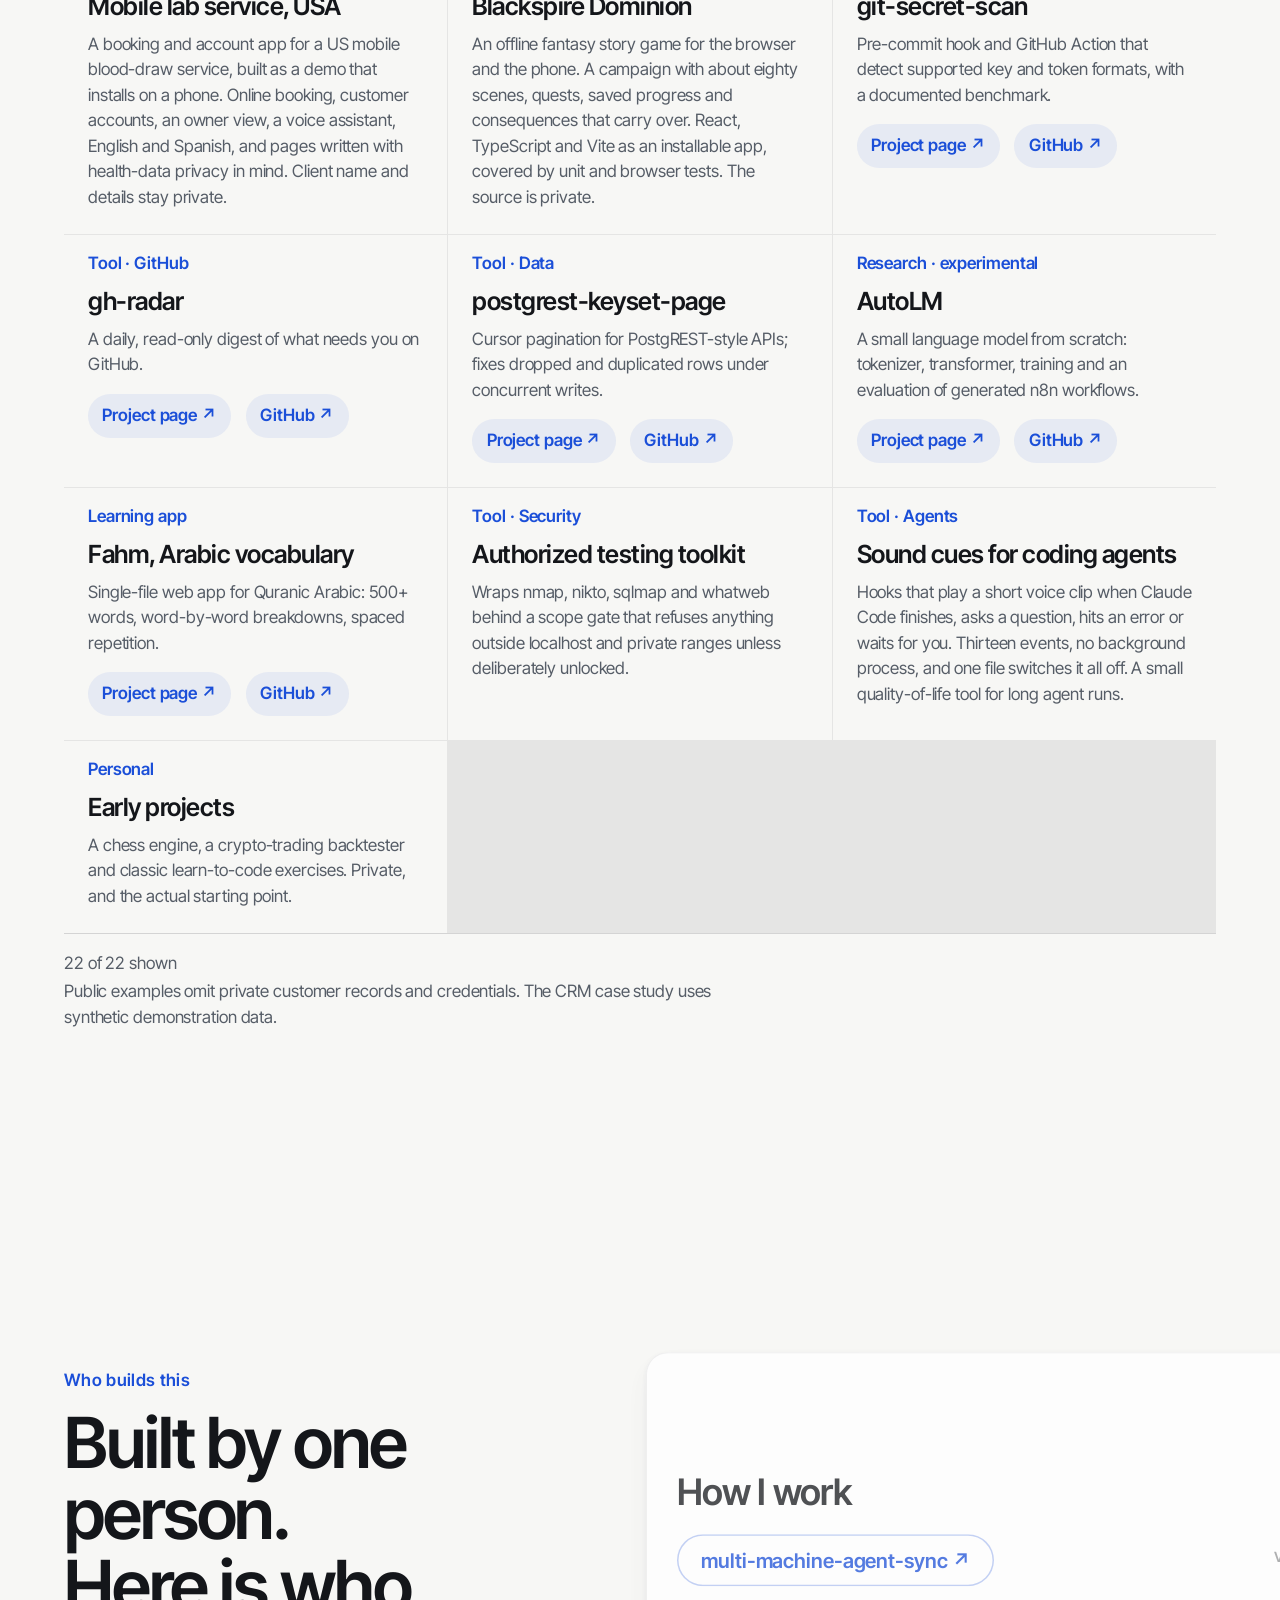
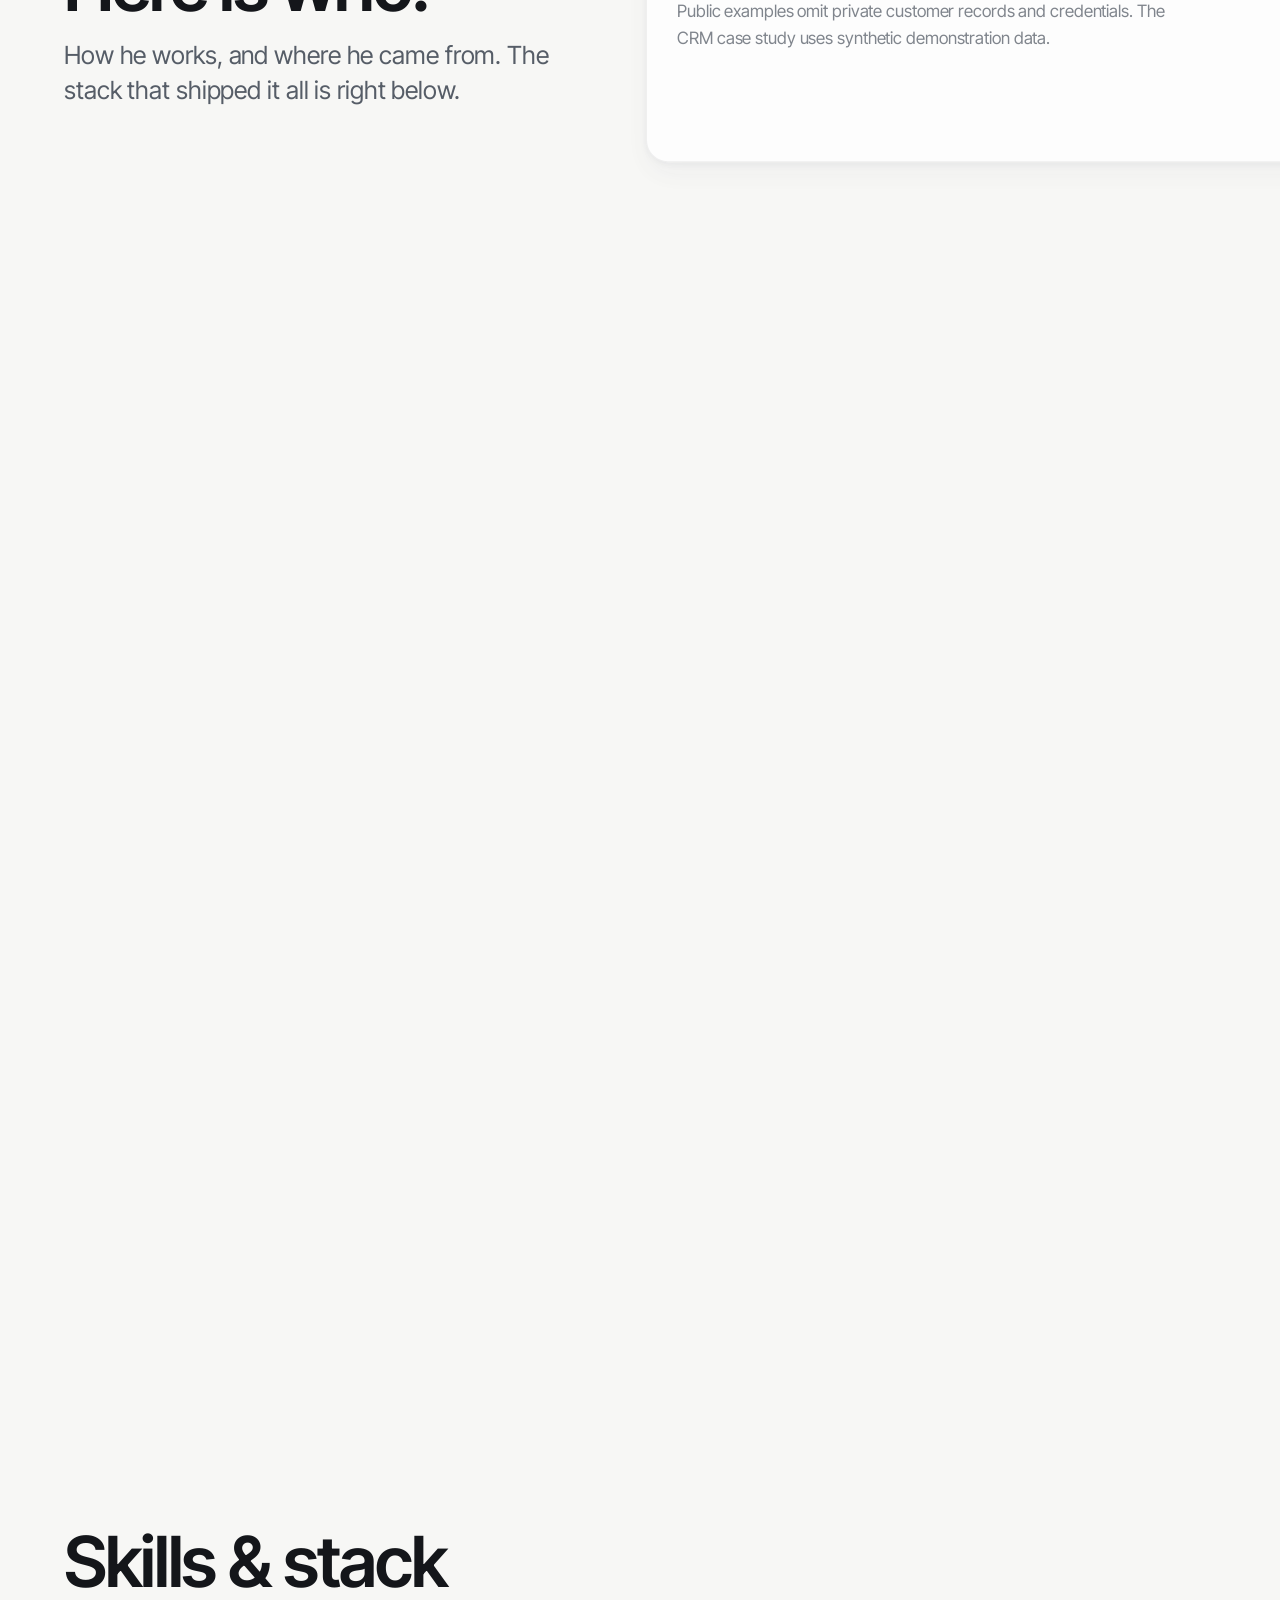
==== commit 94b11d53: "Phones: unpin hero so no blank page with clipped terminal Co-Authored-By: Claude Sonnet 5.5 <noreply" ====
--- a/index.html
+++ b/index.html
@@ -1033,6 +1033,14 @@
 @media (max-width: 480px) {
   .v4-hero__h1 { max-width: 100%; font-size: clamp(2.2rem, 9vw, 3.4rem); }
   .v4-facts { gap: var(--sc-5); }
+}
+
+/* Phones: the hero stays a normal block. Pinned for 1.85 screens it left an
+   empty page with a clipped terminal once the copy had faded. */
+@media (max-width: 700px) {
+  #hero { height: auto !important; }
+  #hero [data-sc-stage] { position: static; height: auto; overflow: visible; padding-block: var(--sc-5) var(--sc-8); }
+  #hero .v4-hero__copy, #hero .v4-hero__drift, #hero .v4-hero__rig { opacity: 1 !important; transform: none !important; }
 }
 
 /* Reduced motion. "Fewer and gentler, not zero": what carries meaning stays,
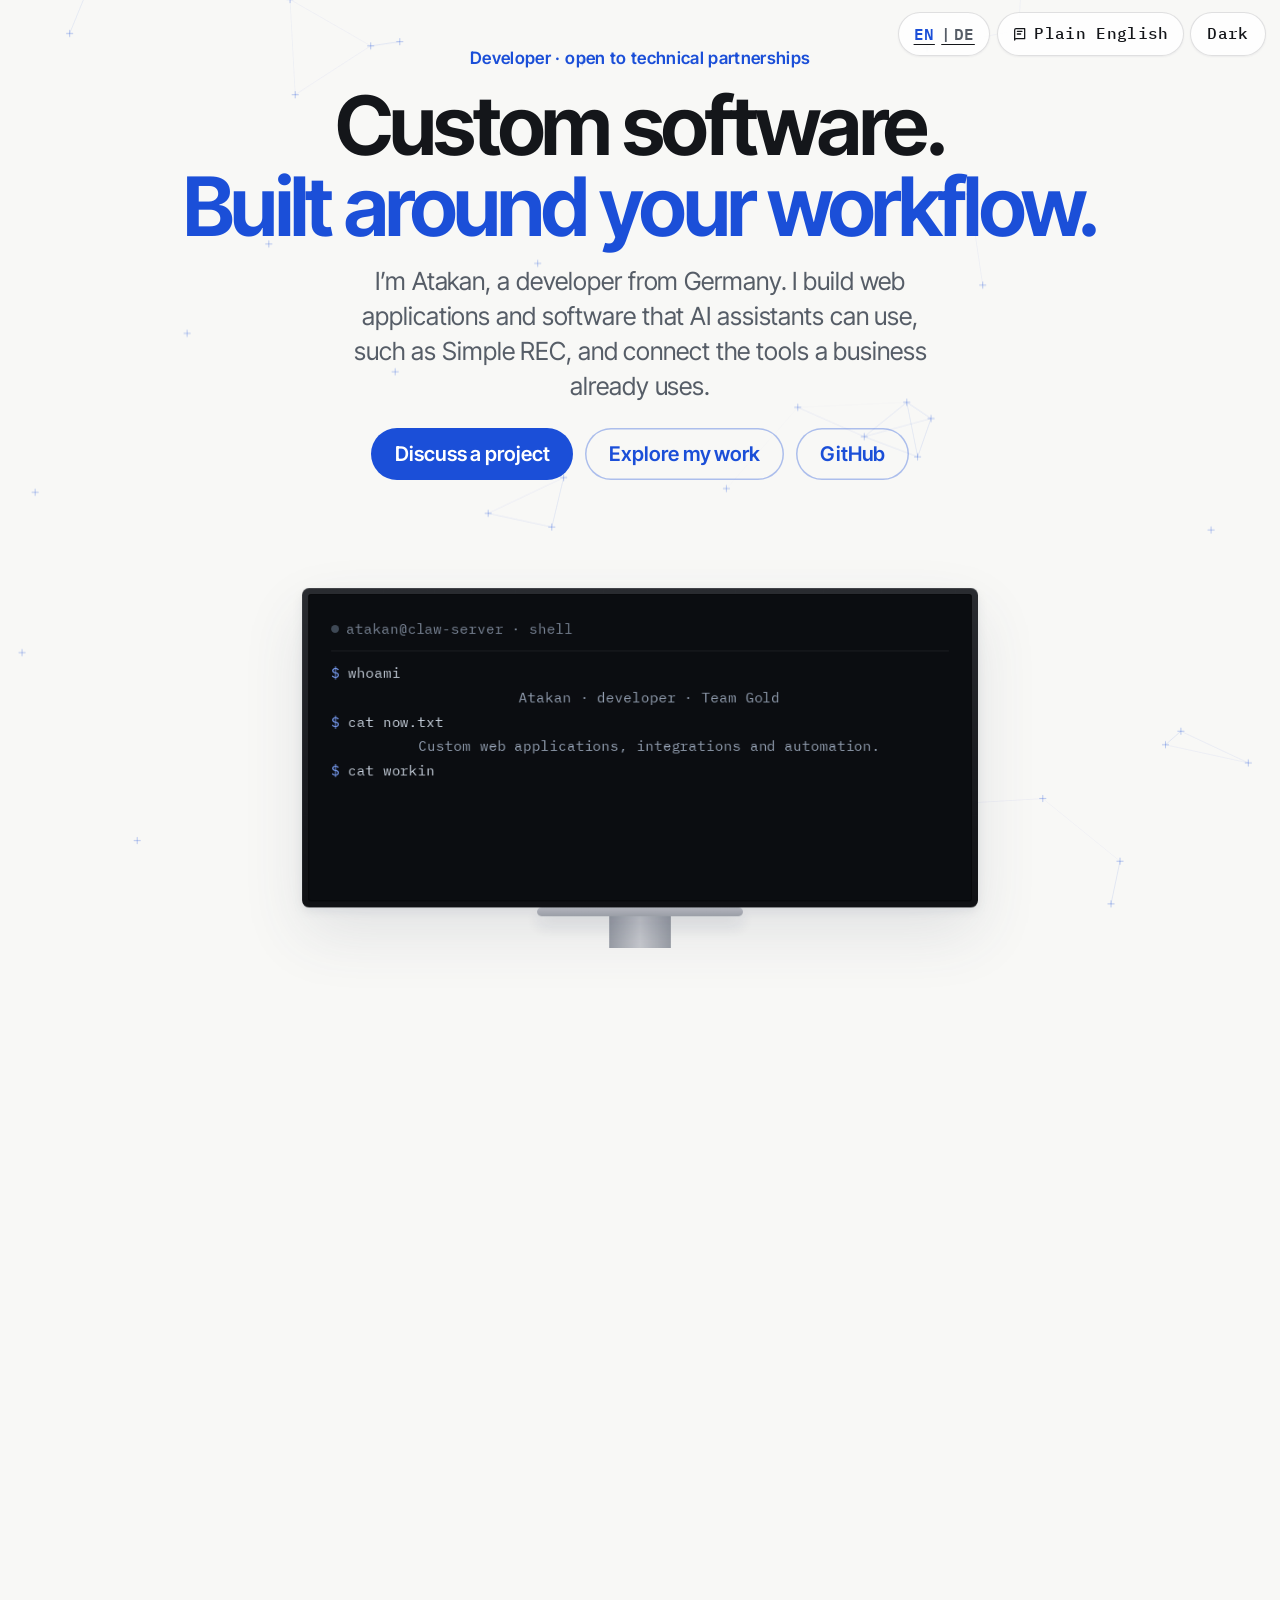
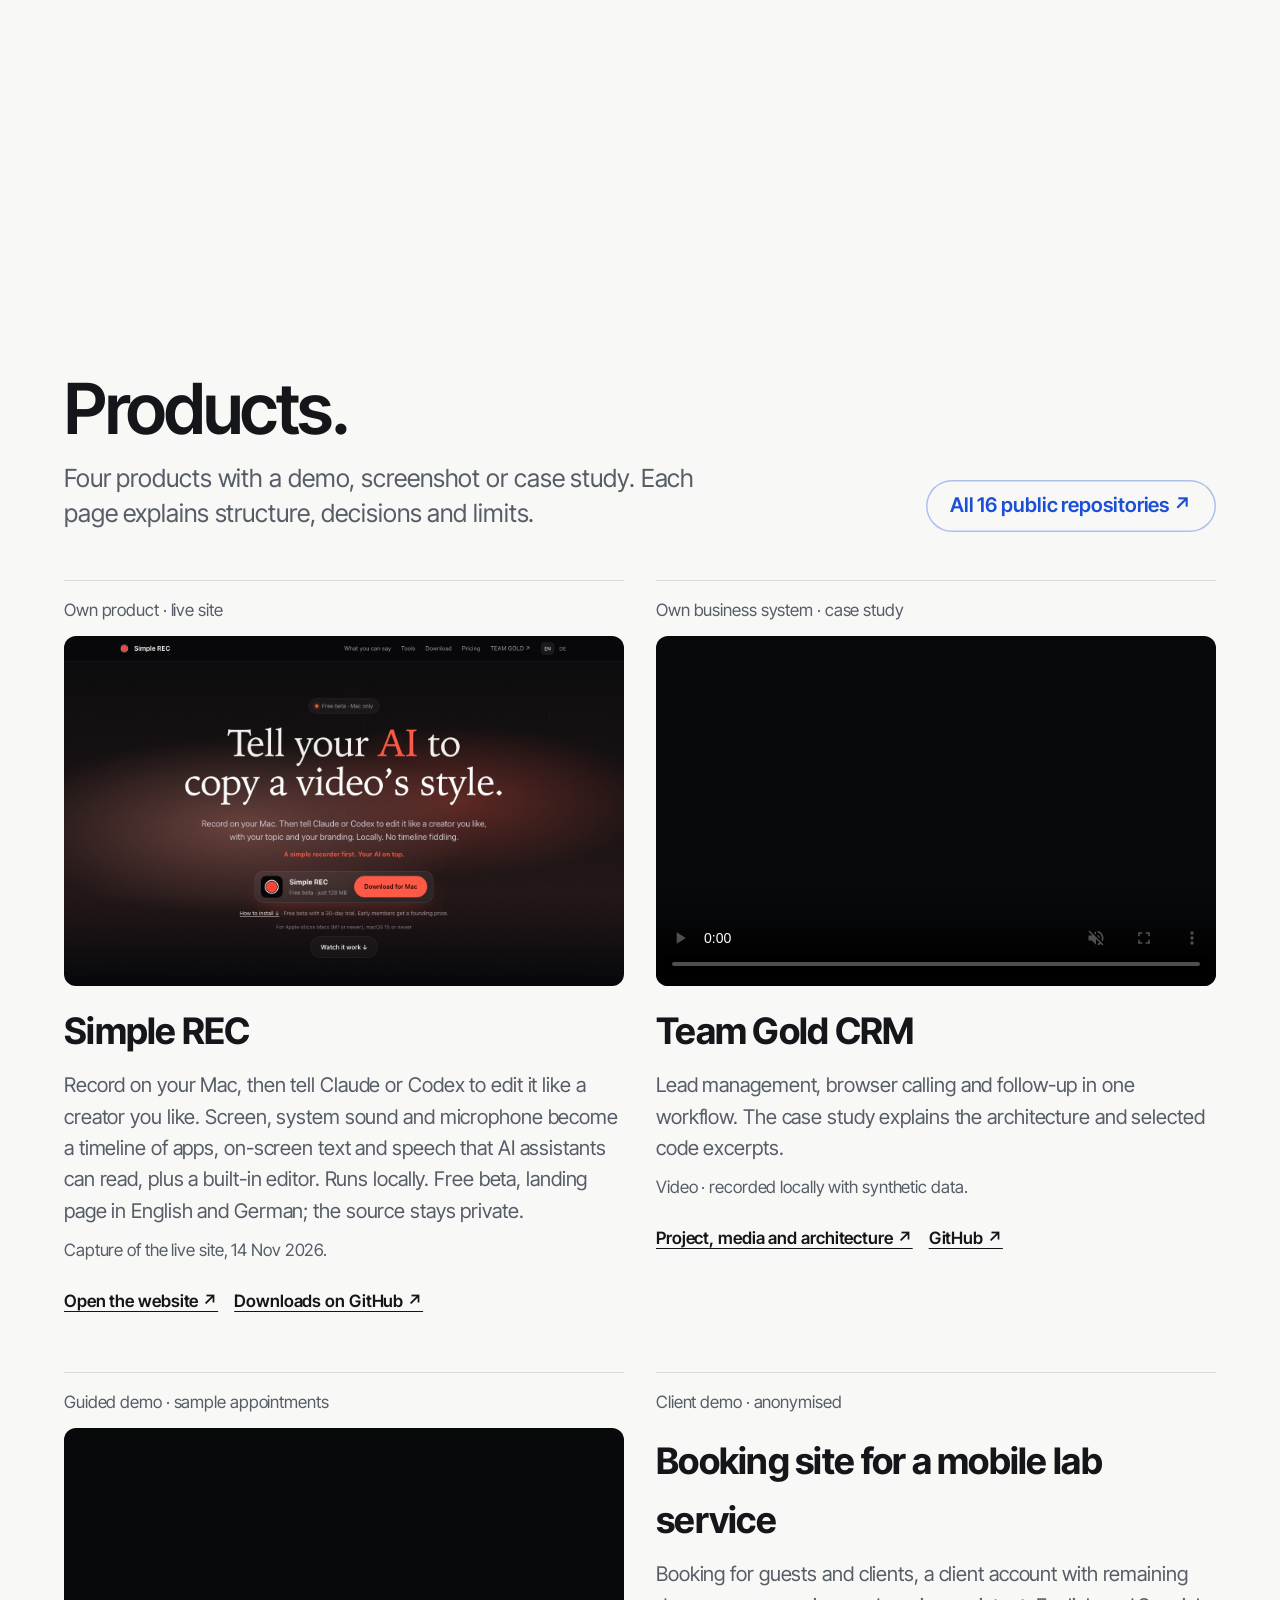
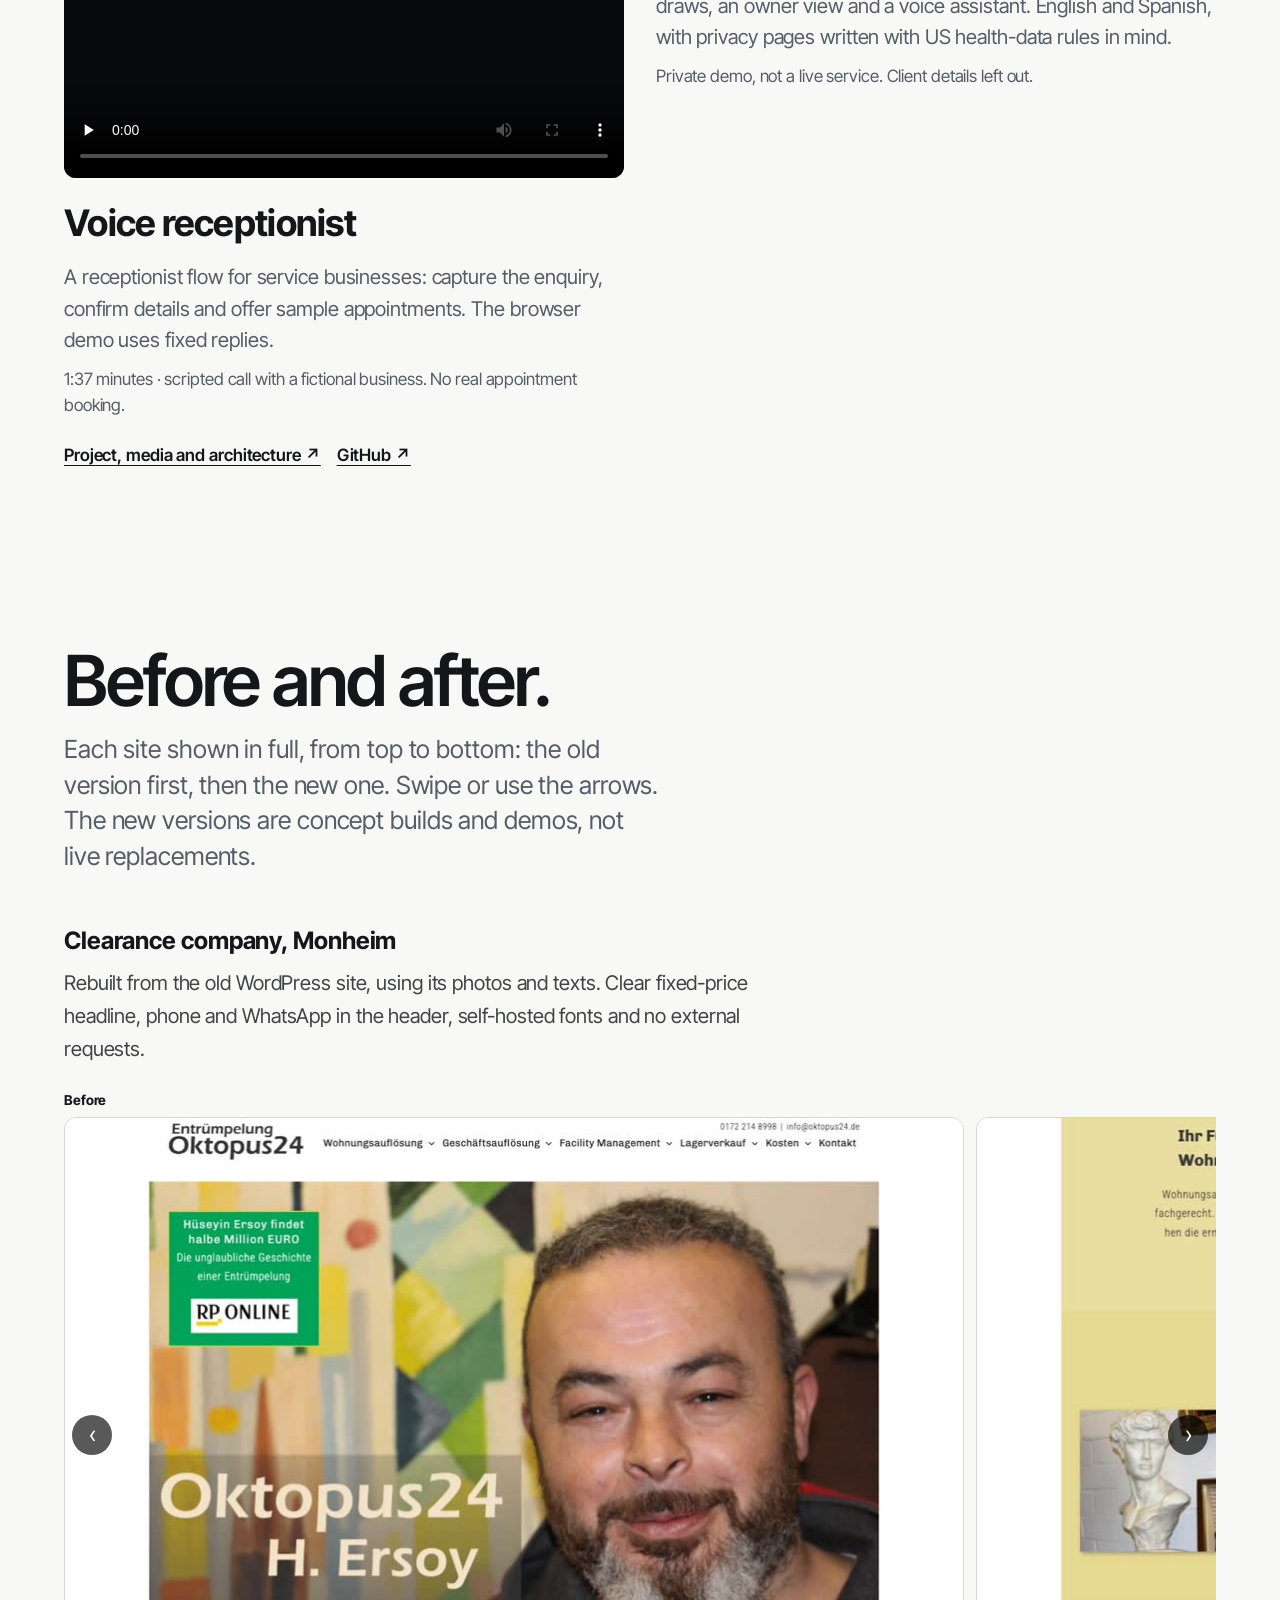
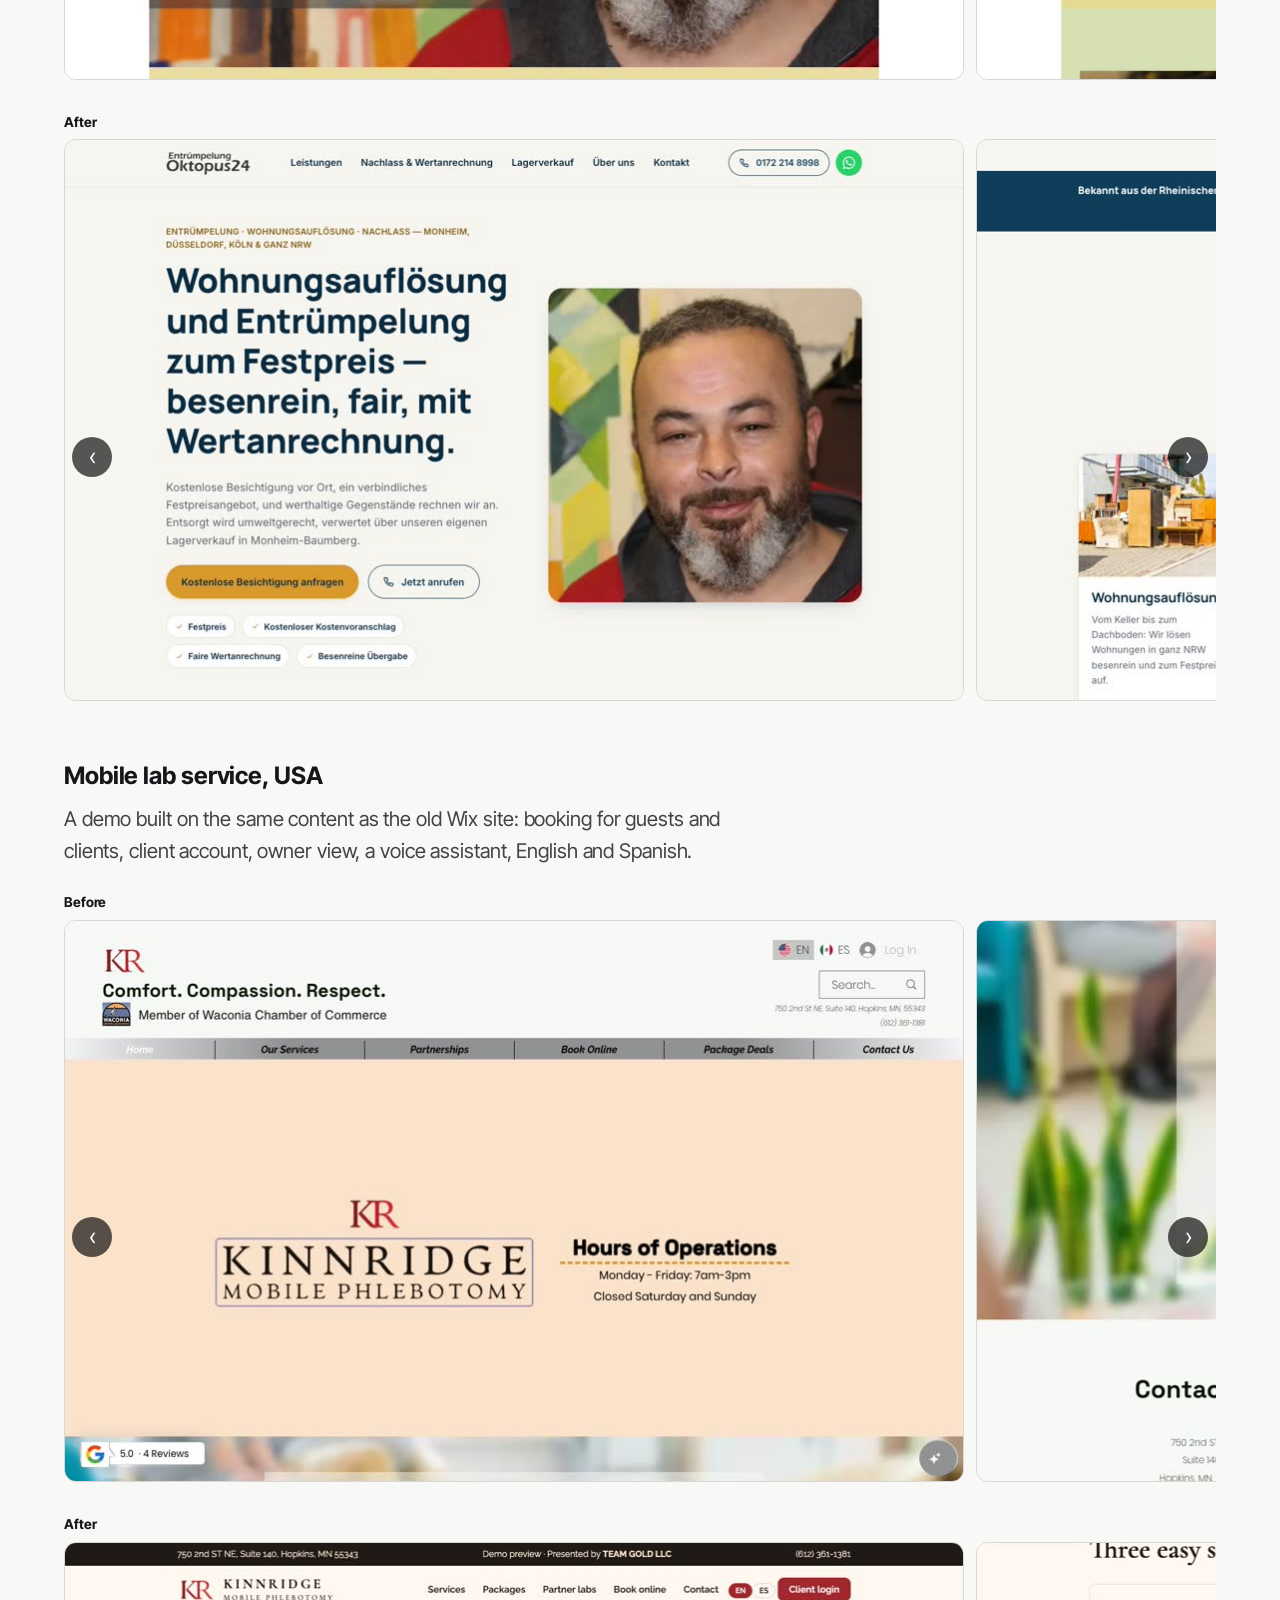
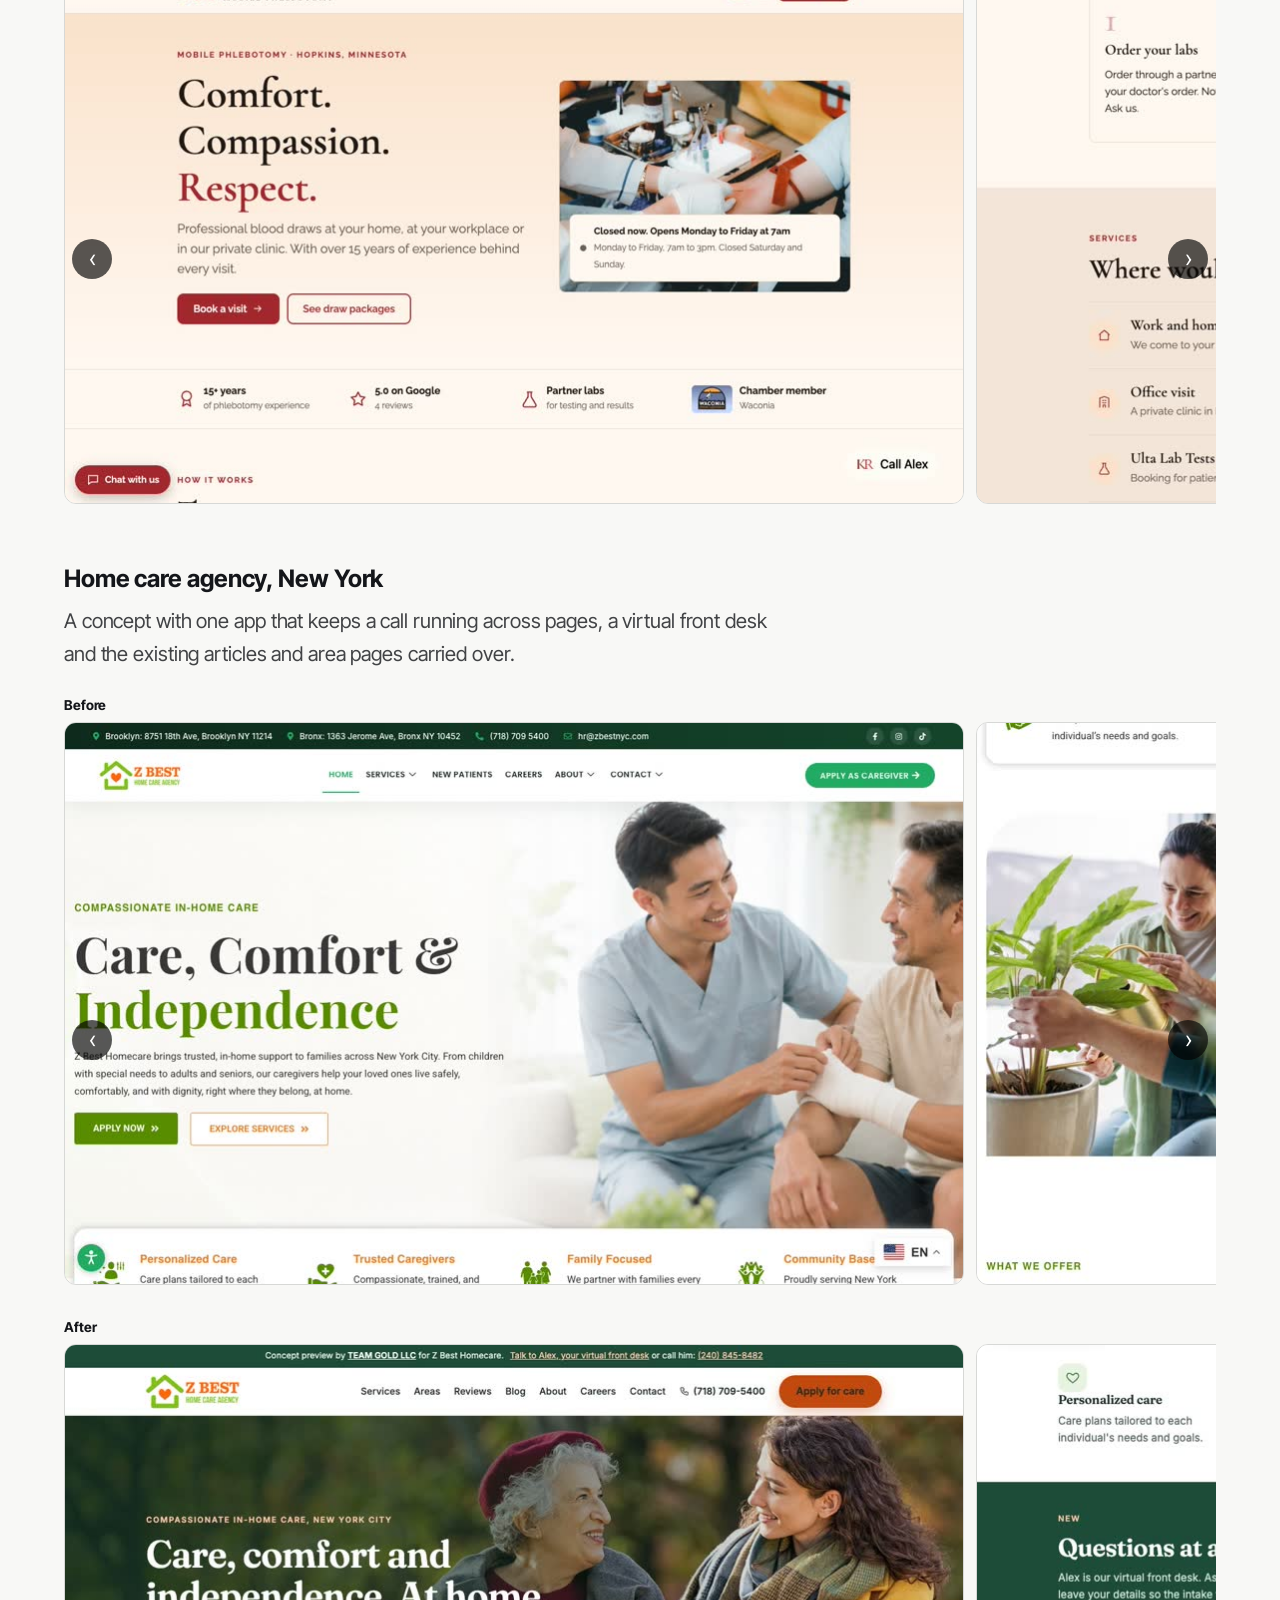
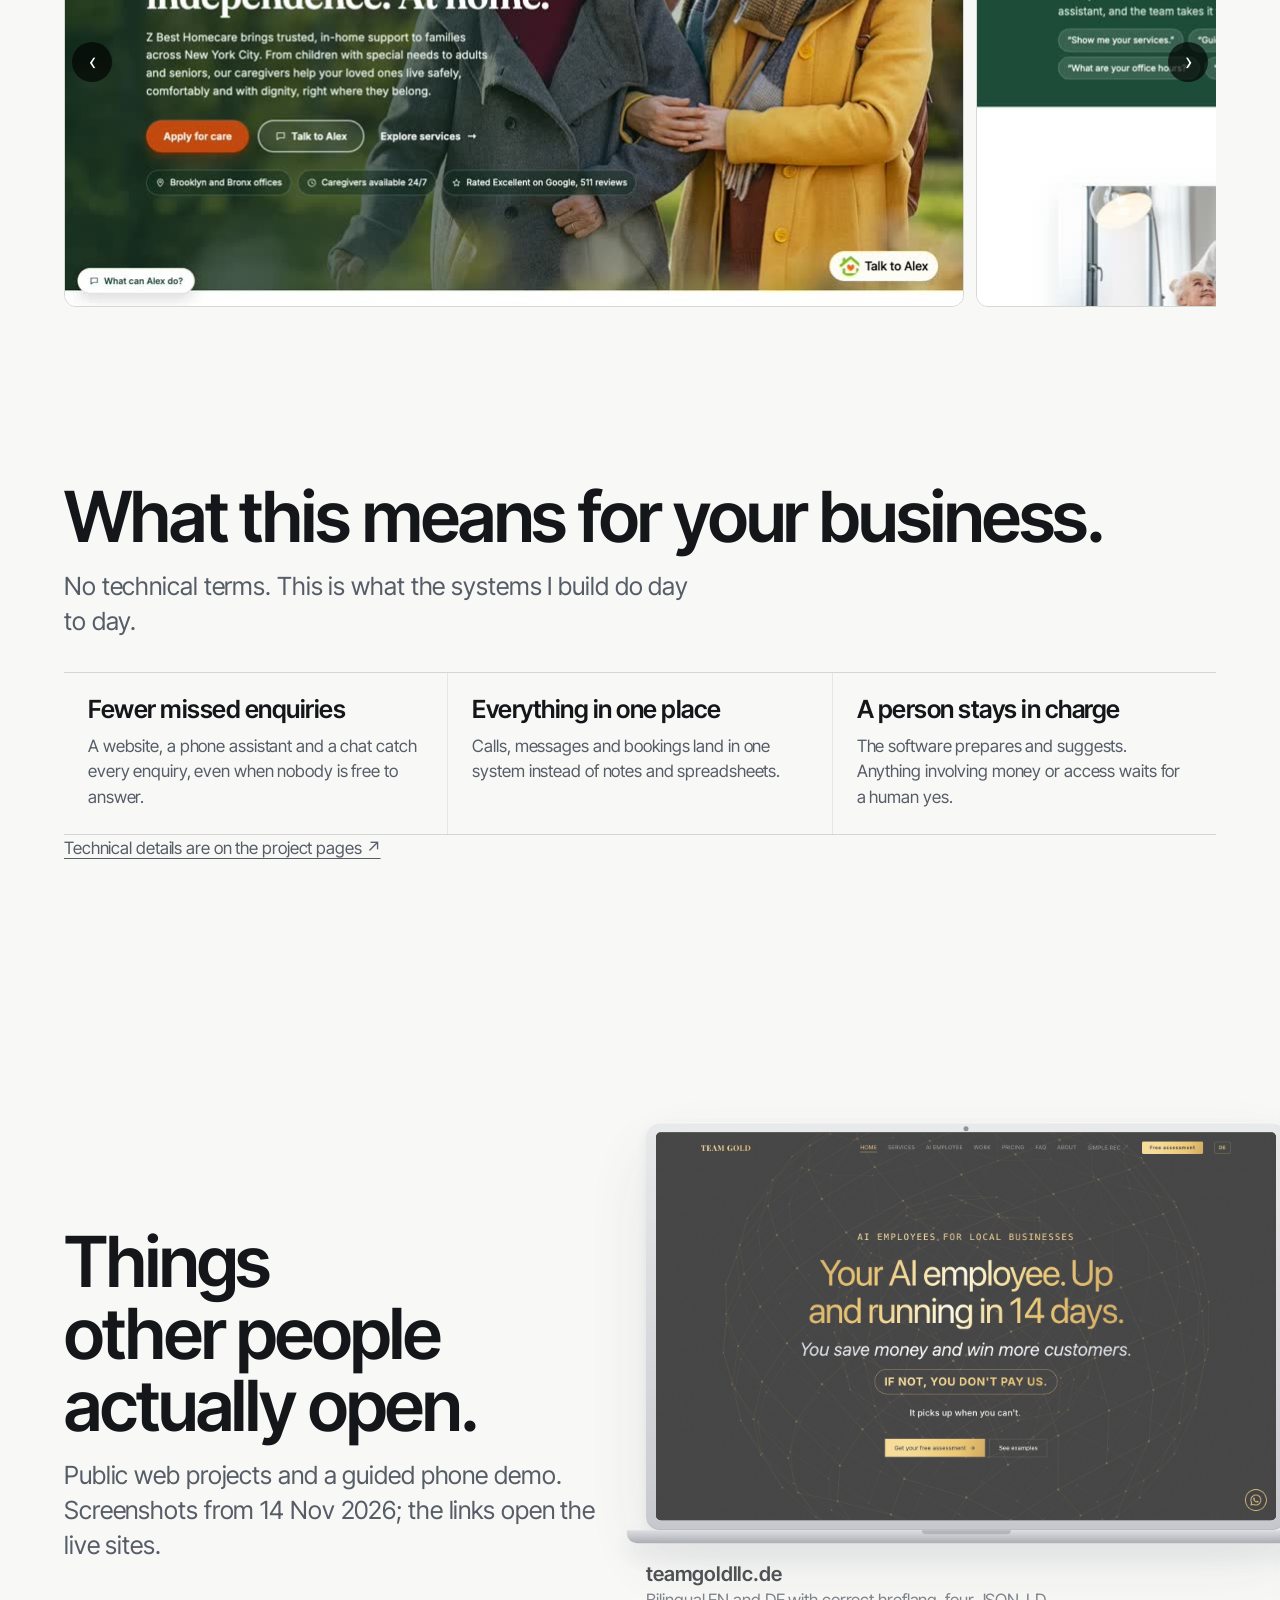
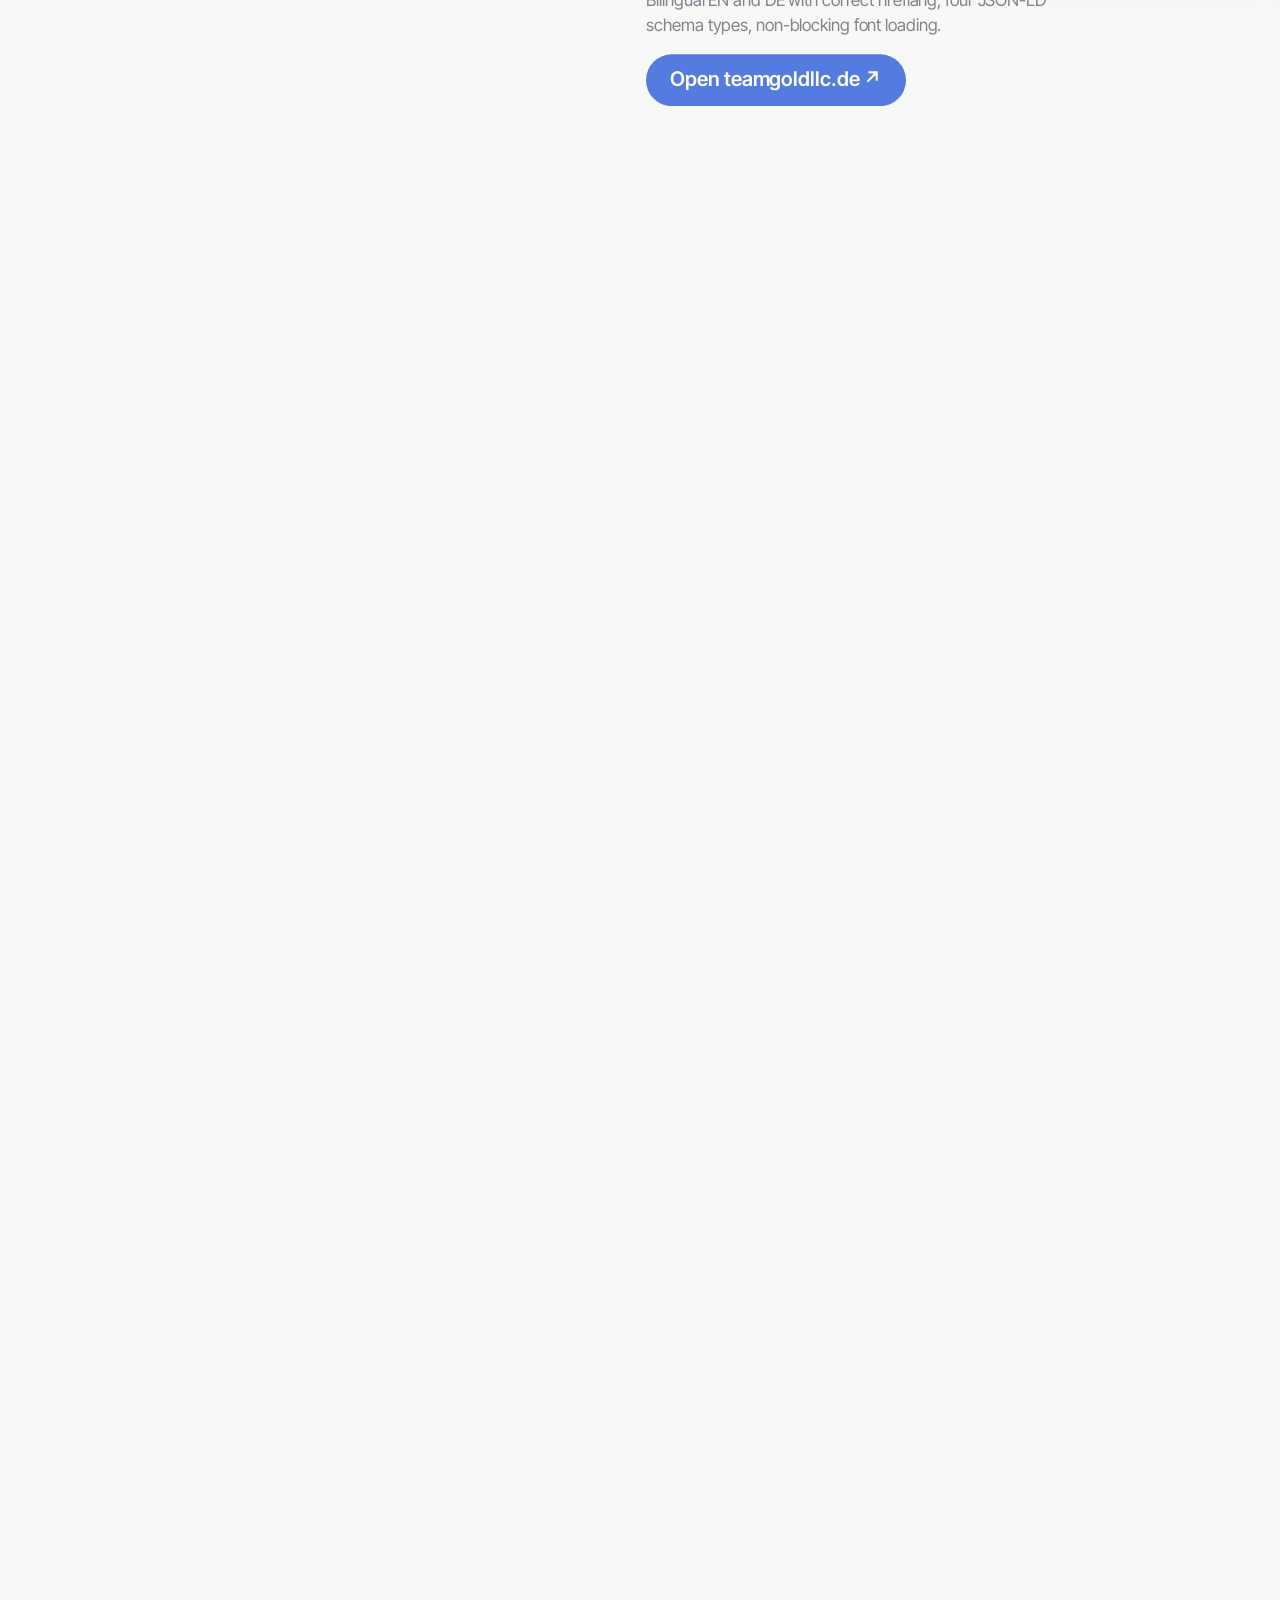
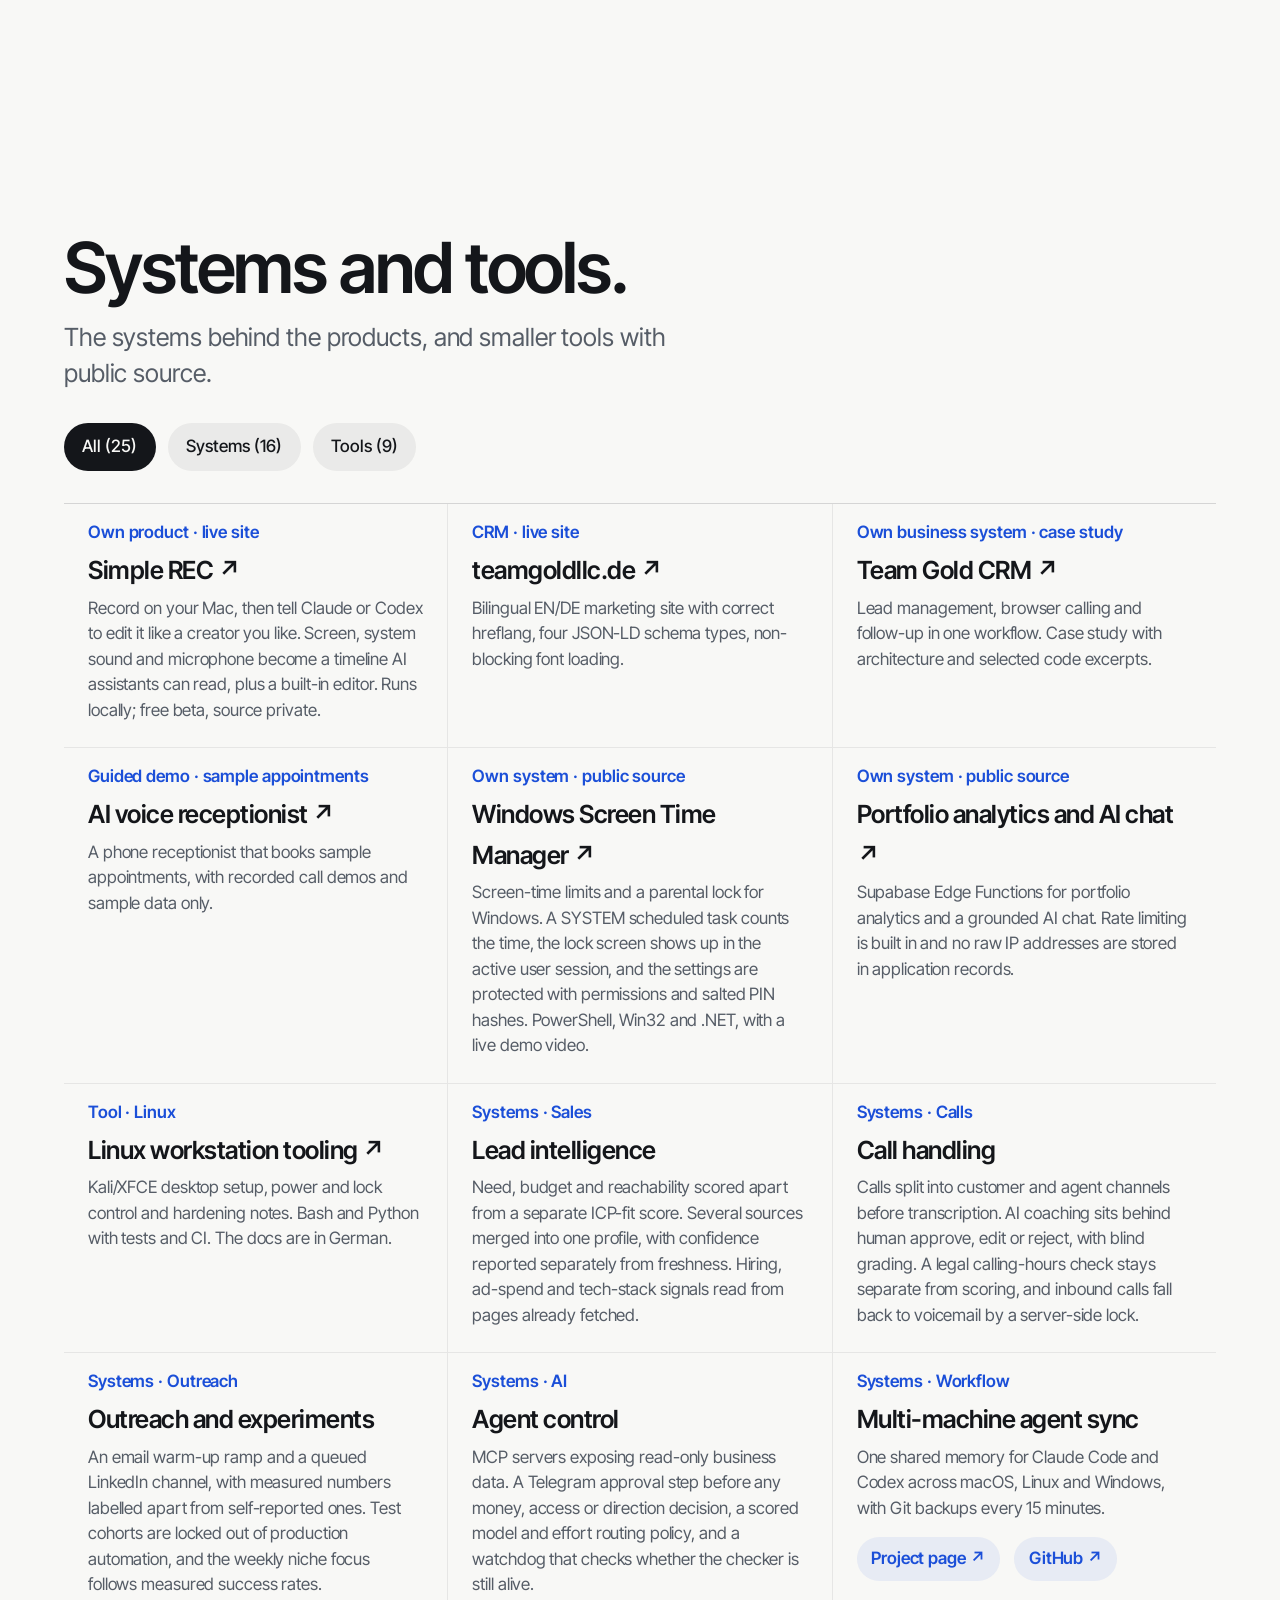
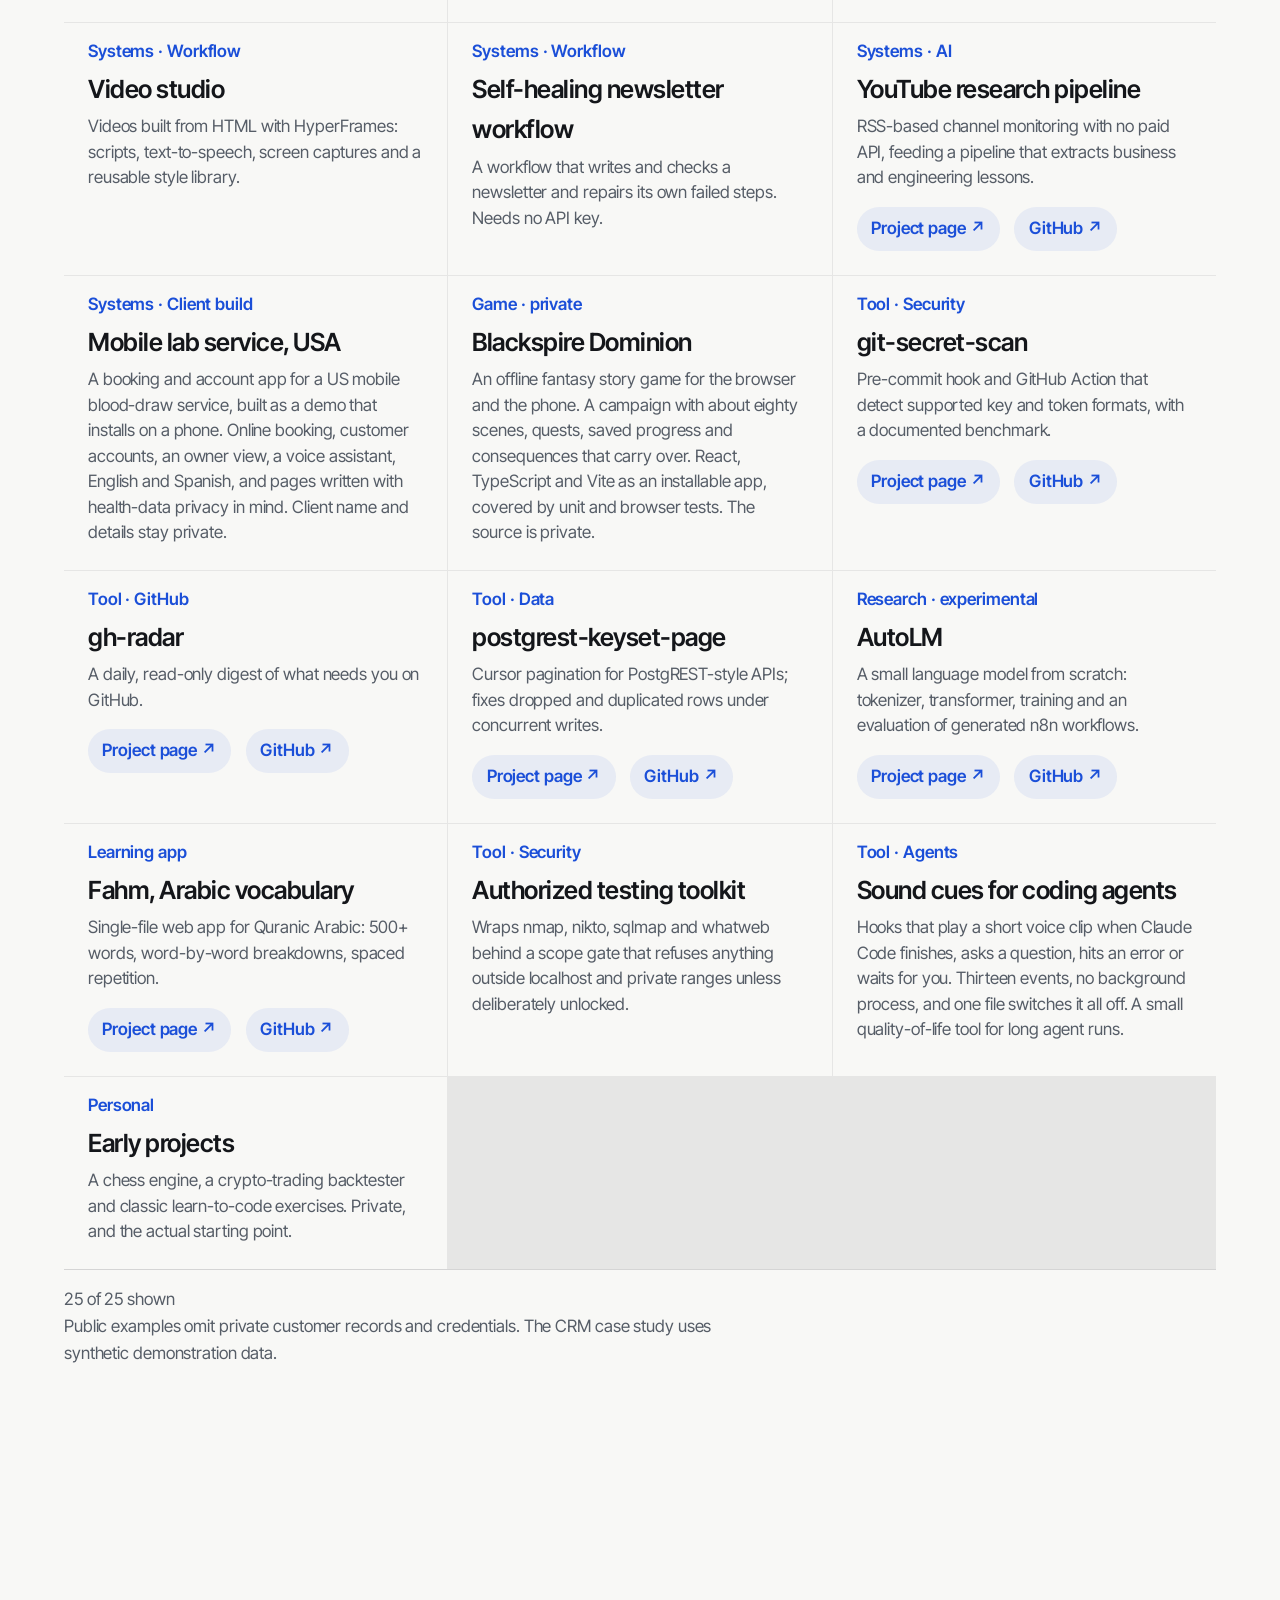
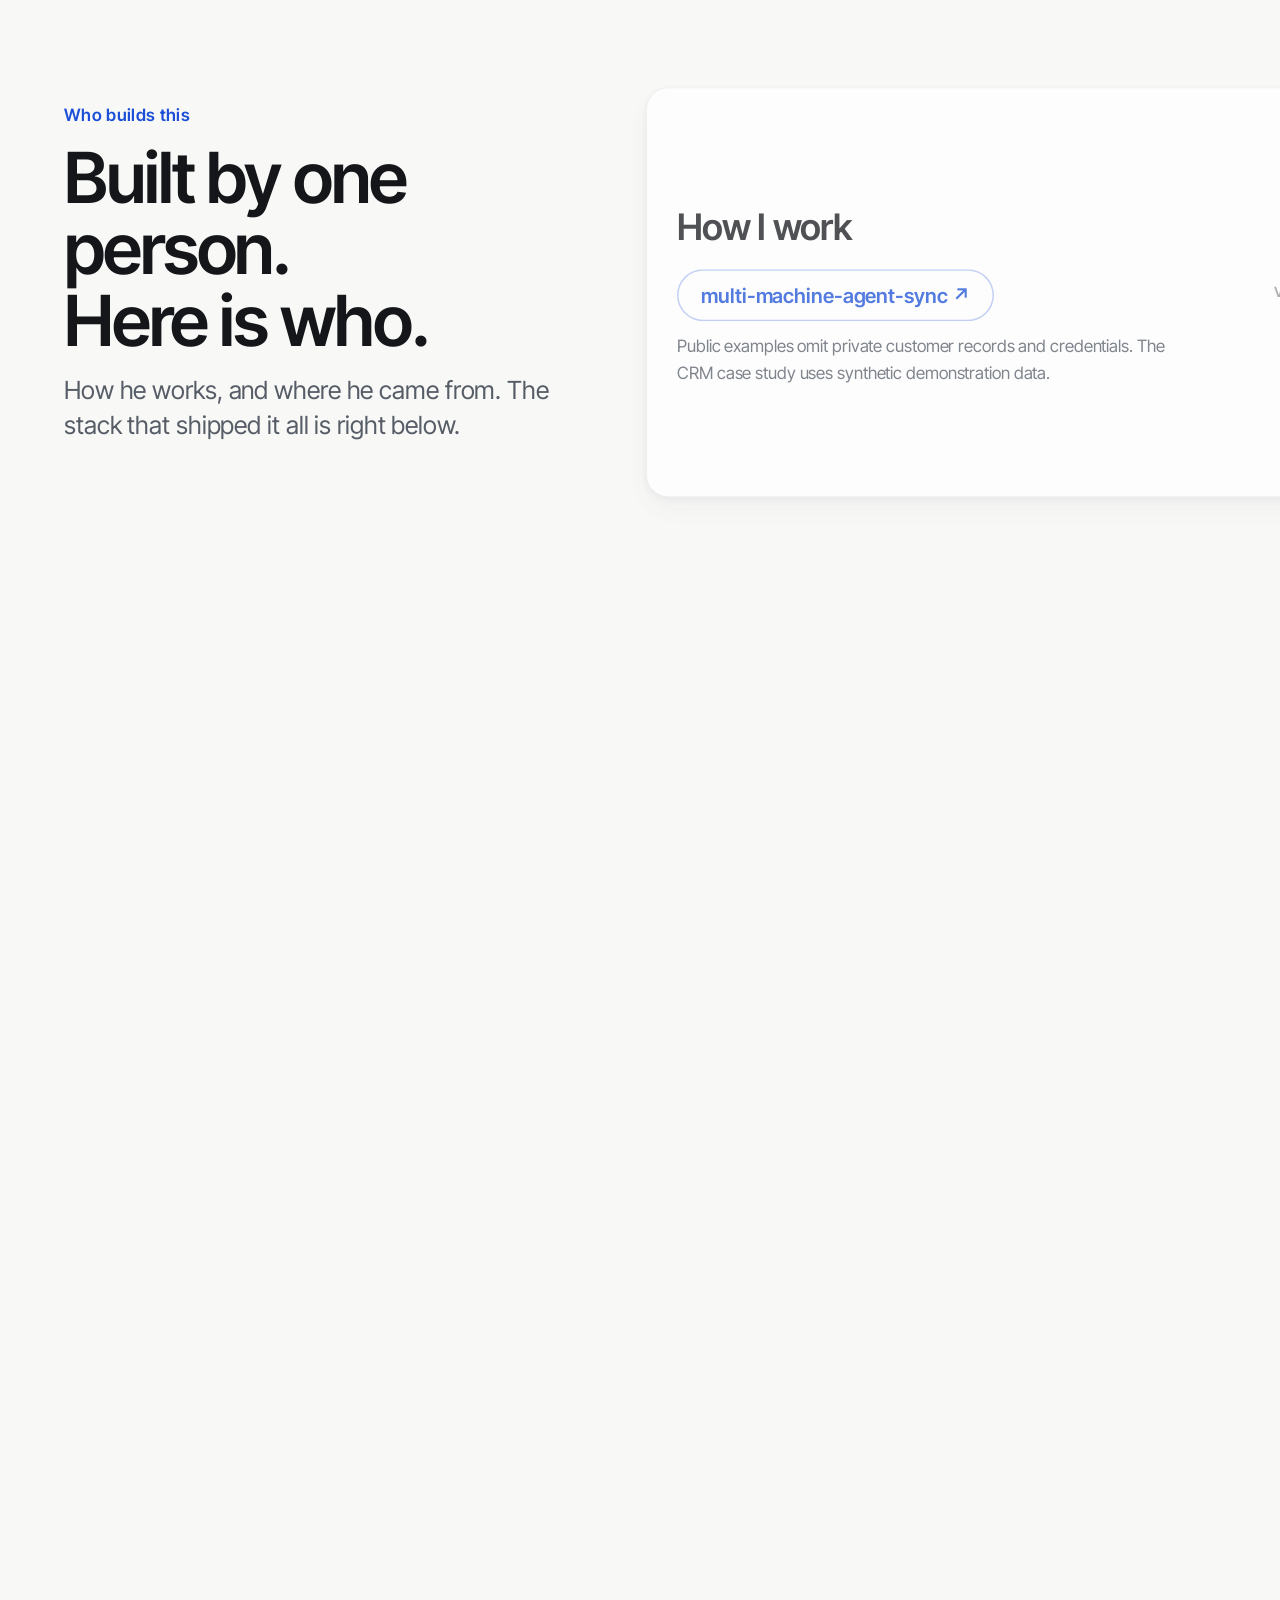
==== commit 7bd7432a: "List windows-screen-time-manager, portfolio-tracker, linux-werkzeuge in project list Co-Authored-By:" ====
--- a/index.html
+++ b/index.html
@@ -1245,6 +1245,9 @@
         <article class="cat-idx-card" data-cat="systems"><p class="k">CRM · live site</p><h4><a href="https://teamgoldllc.de" rel="noopener noreferrer">teamgoldllc.de ↗</a></h4><p>Bilingual EN/DE marketing site with correct hreflang, four JSON-LD schema types, non-blocking font loading.</p></article>
         <article class="cat-idx-card" data-cat="systems"><p class="k">Own business system · case study</p><h4><a href="https://github.com/Atakan-24/team-gold-crm-showcase" rel="noopener noreferrer">Team Gold CRM ↗</a></h4><p>Lead management, browser calling and follow-up in one workflow. Case study with architecture and selected code excerpts.</p></article>
         <article class="cat-idx-card" data-cat="systems"><p class="k">Guided demo · sample appointments</p><h4><a href="https://github.com/Atakan-24/ai-voice-agent-demo" rel="noopener noreferrer">AI voice receptionist ↗</a></h4><p>A phone receptionist that books sample appointments, with recorded call demos and sample data only.</p></article>
+        <article class="cat-idx-card" data-cat="systems"><p class="k">Own system · public source</p><h4><a href="https://github.com/Atakan-24/windows-screen-time-manager" rel="noopener noreferrer">Windows Screen Time Manager ↗</a></h4><p>Screen-time limits and a parental lock for Windows. A SYSTEM scheduled task counts the time, the lock screen shows up in the active user session, and the settings are protected with permissions and salted PIN hashes. PowerShell, Win32 and .NET, with a live demo video.</p></article>
+        <article class="cat-idx-card" data-cat="systems"><p class="k">Own system · public source</p><h4><a href="https://github.com/Atakan-24/portfolio-tracker" rel="noopener noreferrer">Portfolio analytics and AI chat ↗</a></h4><p>Supabase Edge Functions for portfolio analytics and a grounded AI chat. Rate limiting is built in and no raw IP addresses are stored in application records.</p></article>
+        <article class="cat-idx-card" data-cat="tools"><p class="k">Tool · Linux</p><h4><a href="https://github.com/Atakan-24/linux-werkzeuge" rel="noopener noreferrer">Linux workstation tooling ↗</a></h4><p>Kali/XFCE desktop setup, power and lock control and hardening notes. Bash and Python with tests and CI. The docs are in German.</p></article>
                 <article class="cat-idx-card" data-cat="systems"><p class="k">Systems · Sales</p><h4>Lead intelligence</h4><p>Need, budget and reachability scored apart from a separate ICP-fit score. Several sources merged into one profile, with confidence reported separately from freshness. Hiring, ad-spend and tech-stack signals read from pages already fetched.</p></article>
         <article class="cat-idx-card" data-cat="systems"><p class="k">Systems · Calls</p><h4>Call handling</h4><p>Calls split into customer and agent channels before transcription. AI coaching sits behind human approve, edit or reject, with blind grading. A legal calling-hours check stays separate from scoring, and inbound calls fall back to voicemail by a server-side lock.</p></article>
         <article class="cat-idx-card" data-cat="systems"><p class="k">Systems · Outreach</p><h4>Outreach and experiments</h4><p>An email warm-up ramp and a queued LinkedIn channel, with measured numbers labelled apart from self-reported ones. Test cohorts are locked out of production automation, and the weekly niche focus follows measured success rates.</p></article>
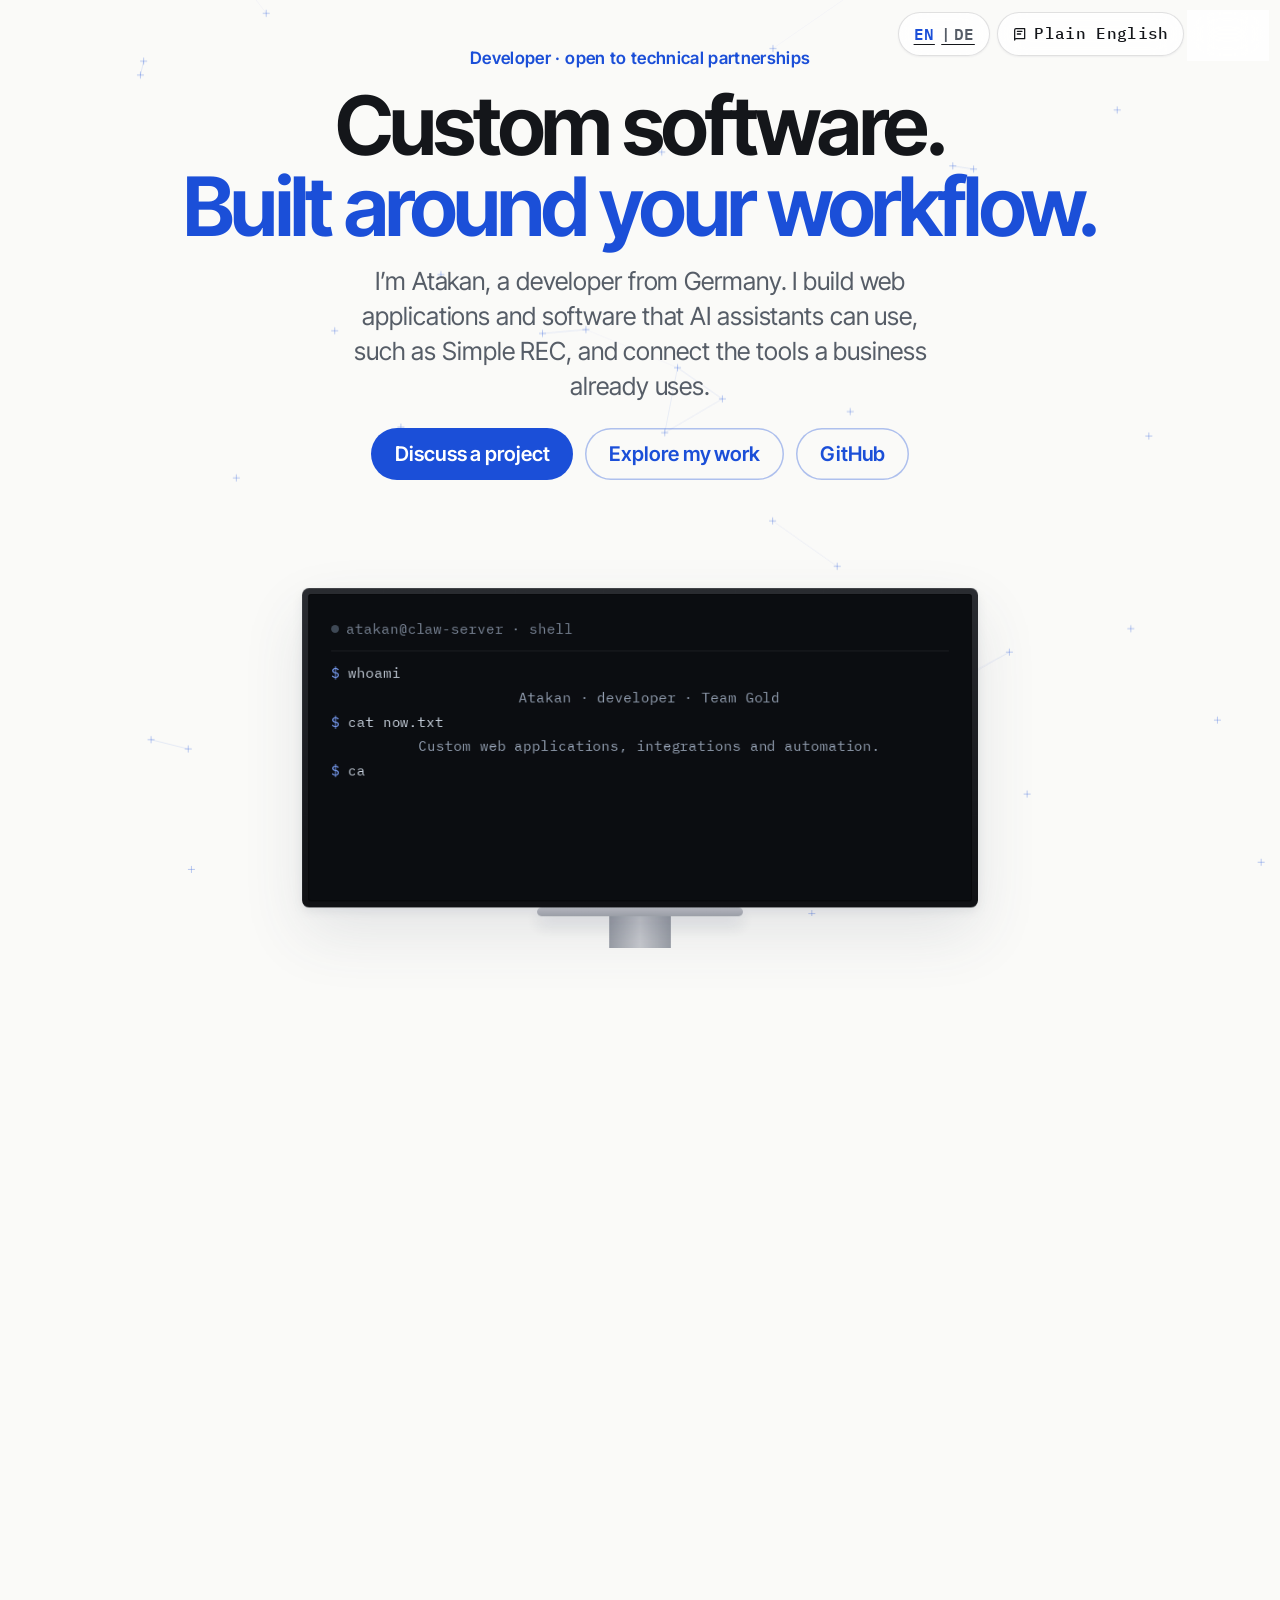
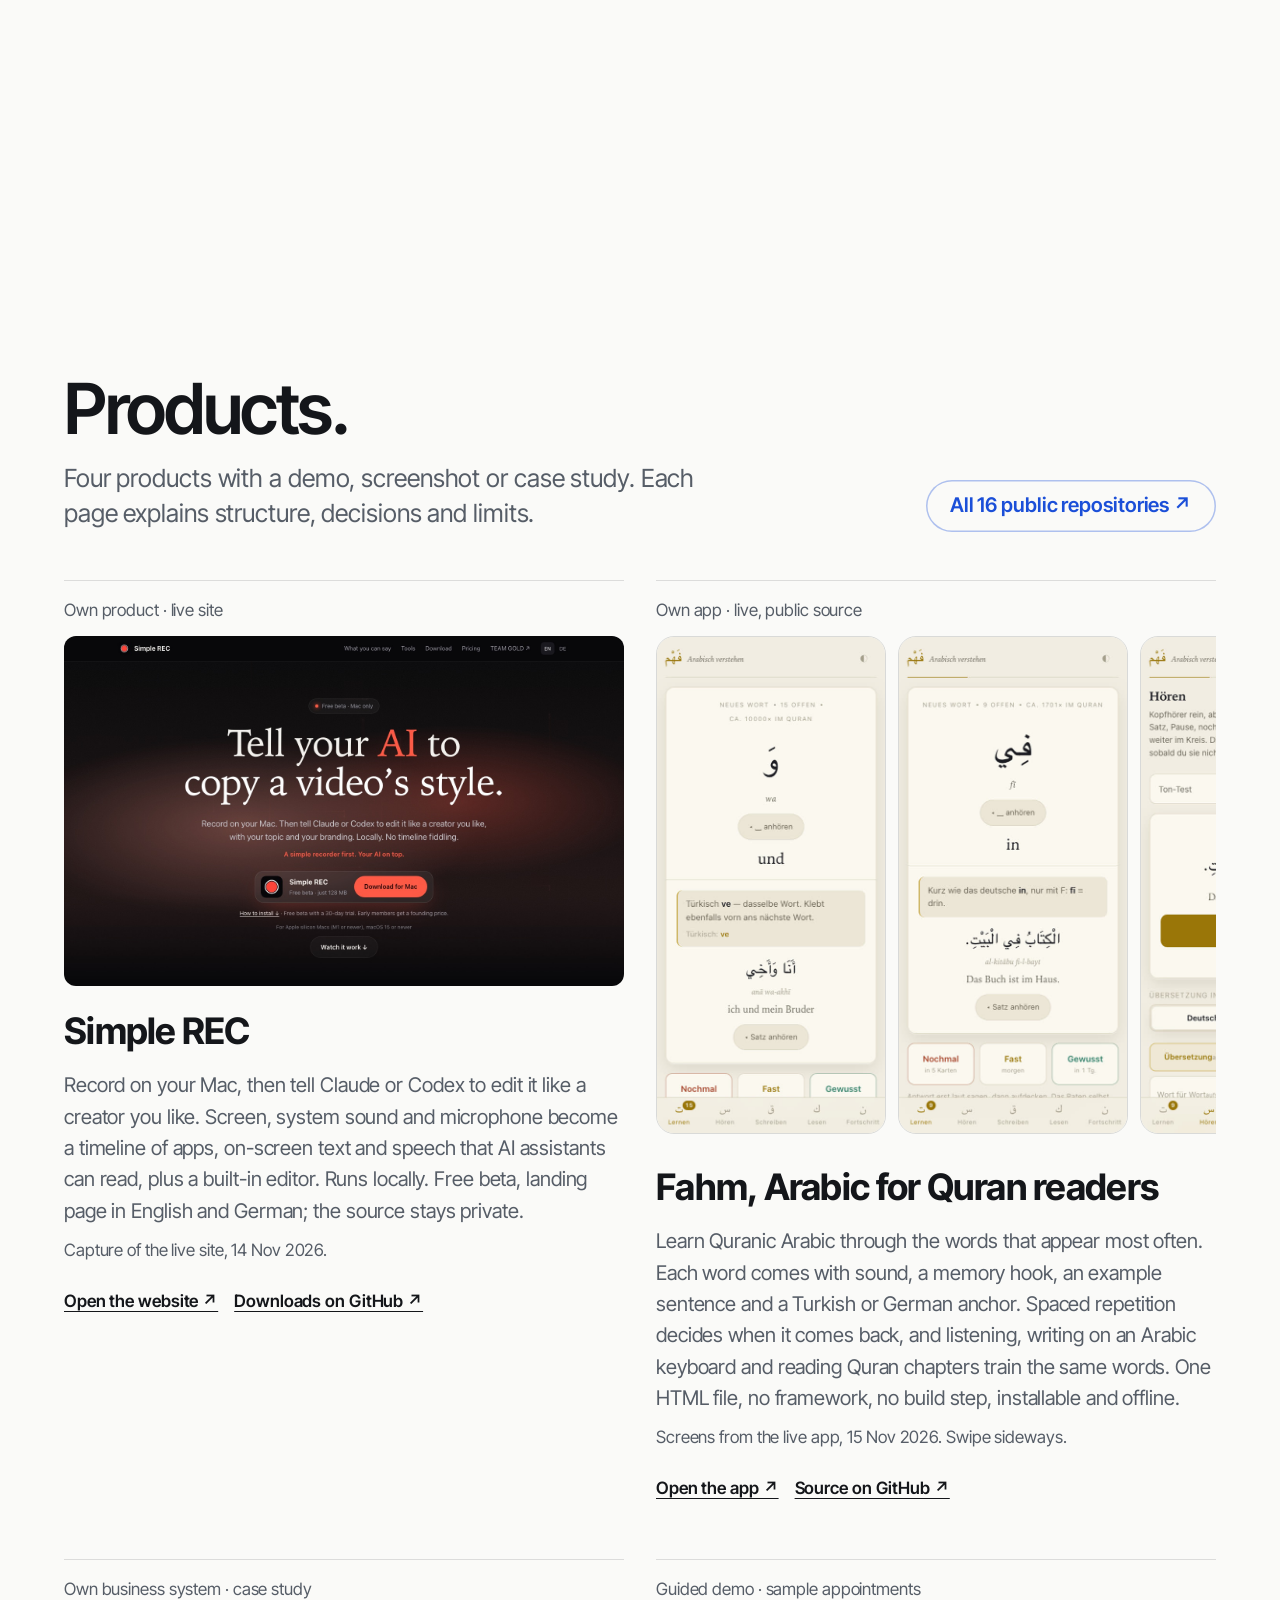
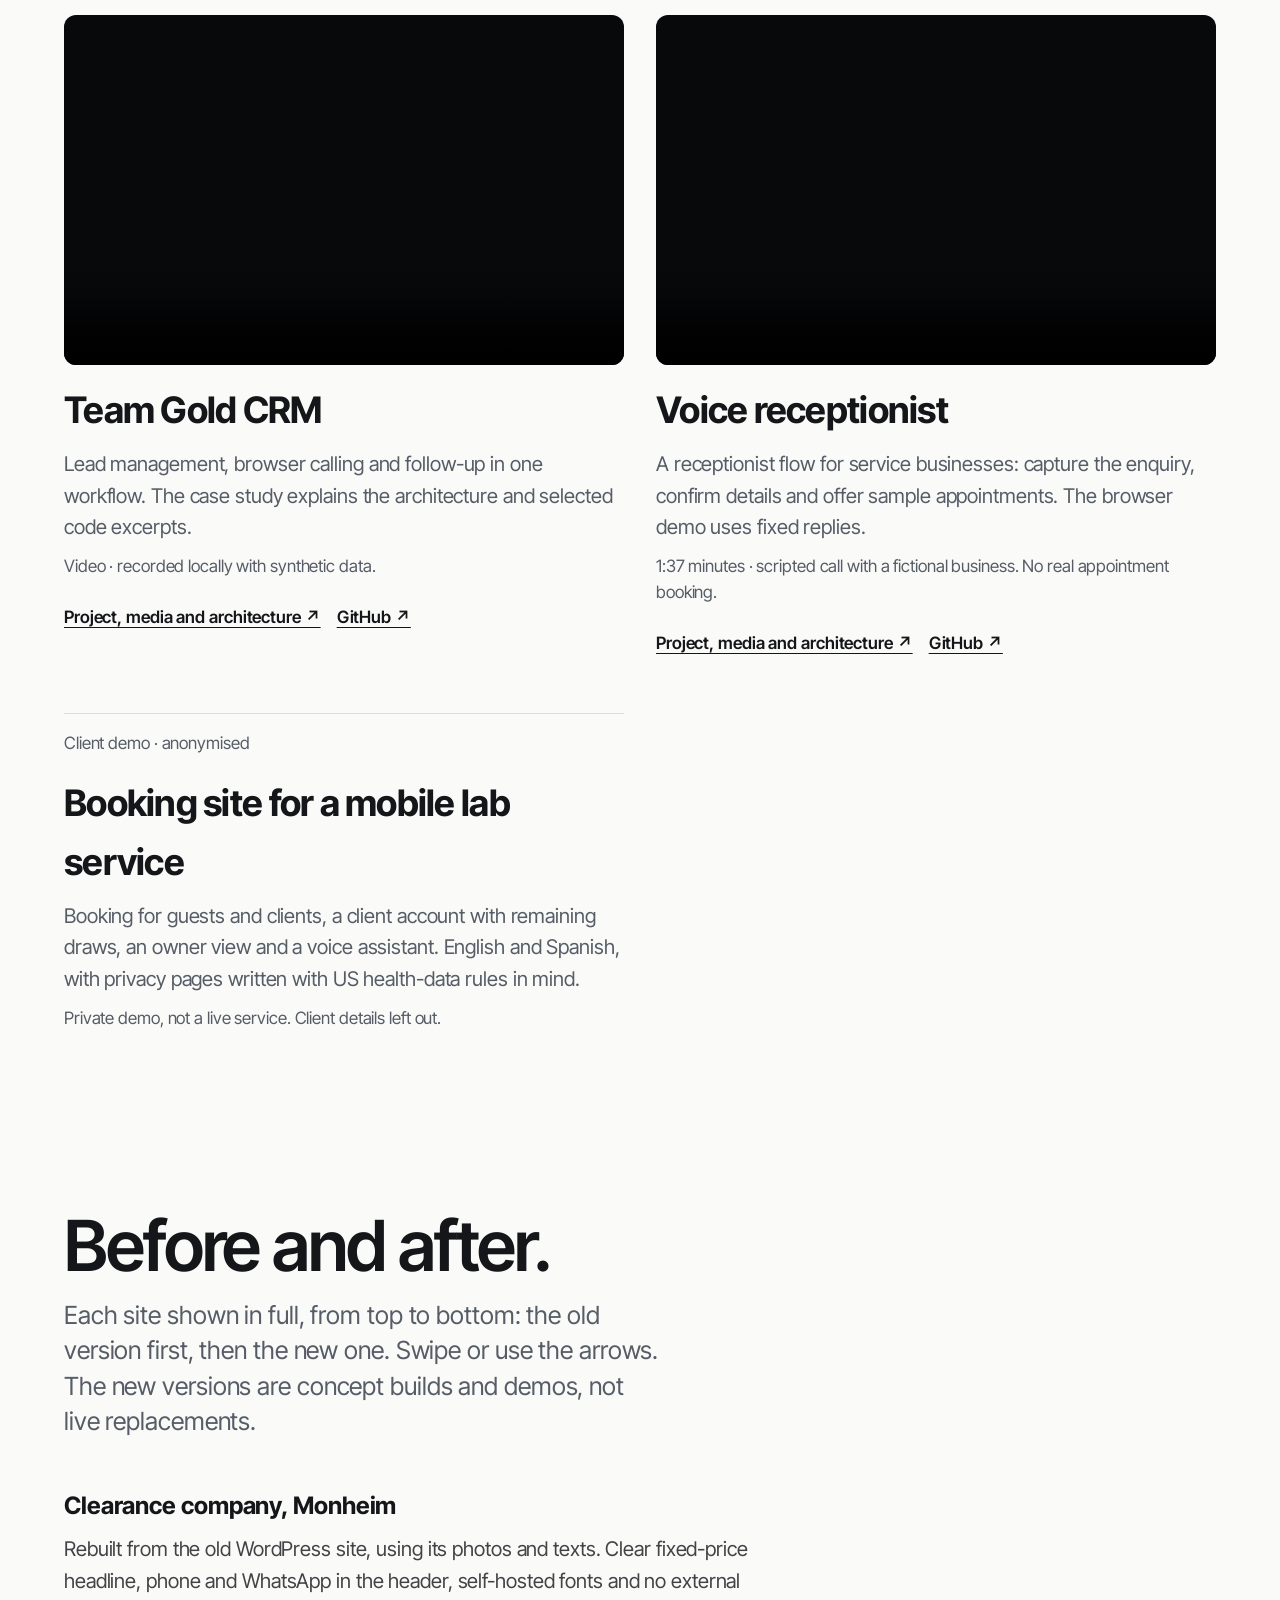
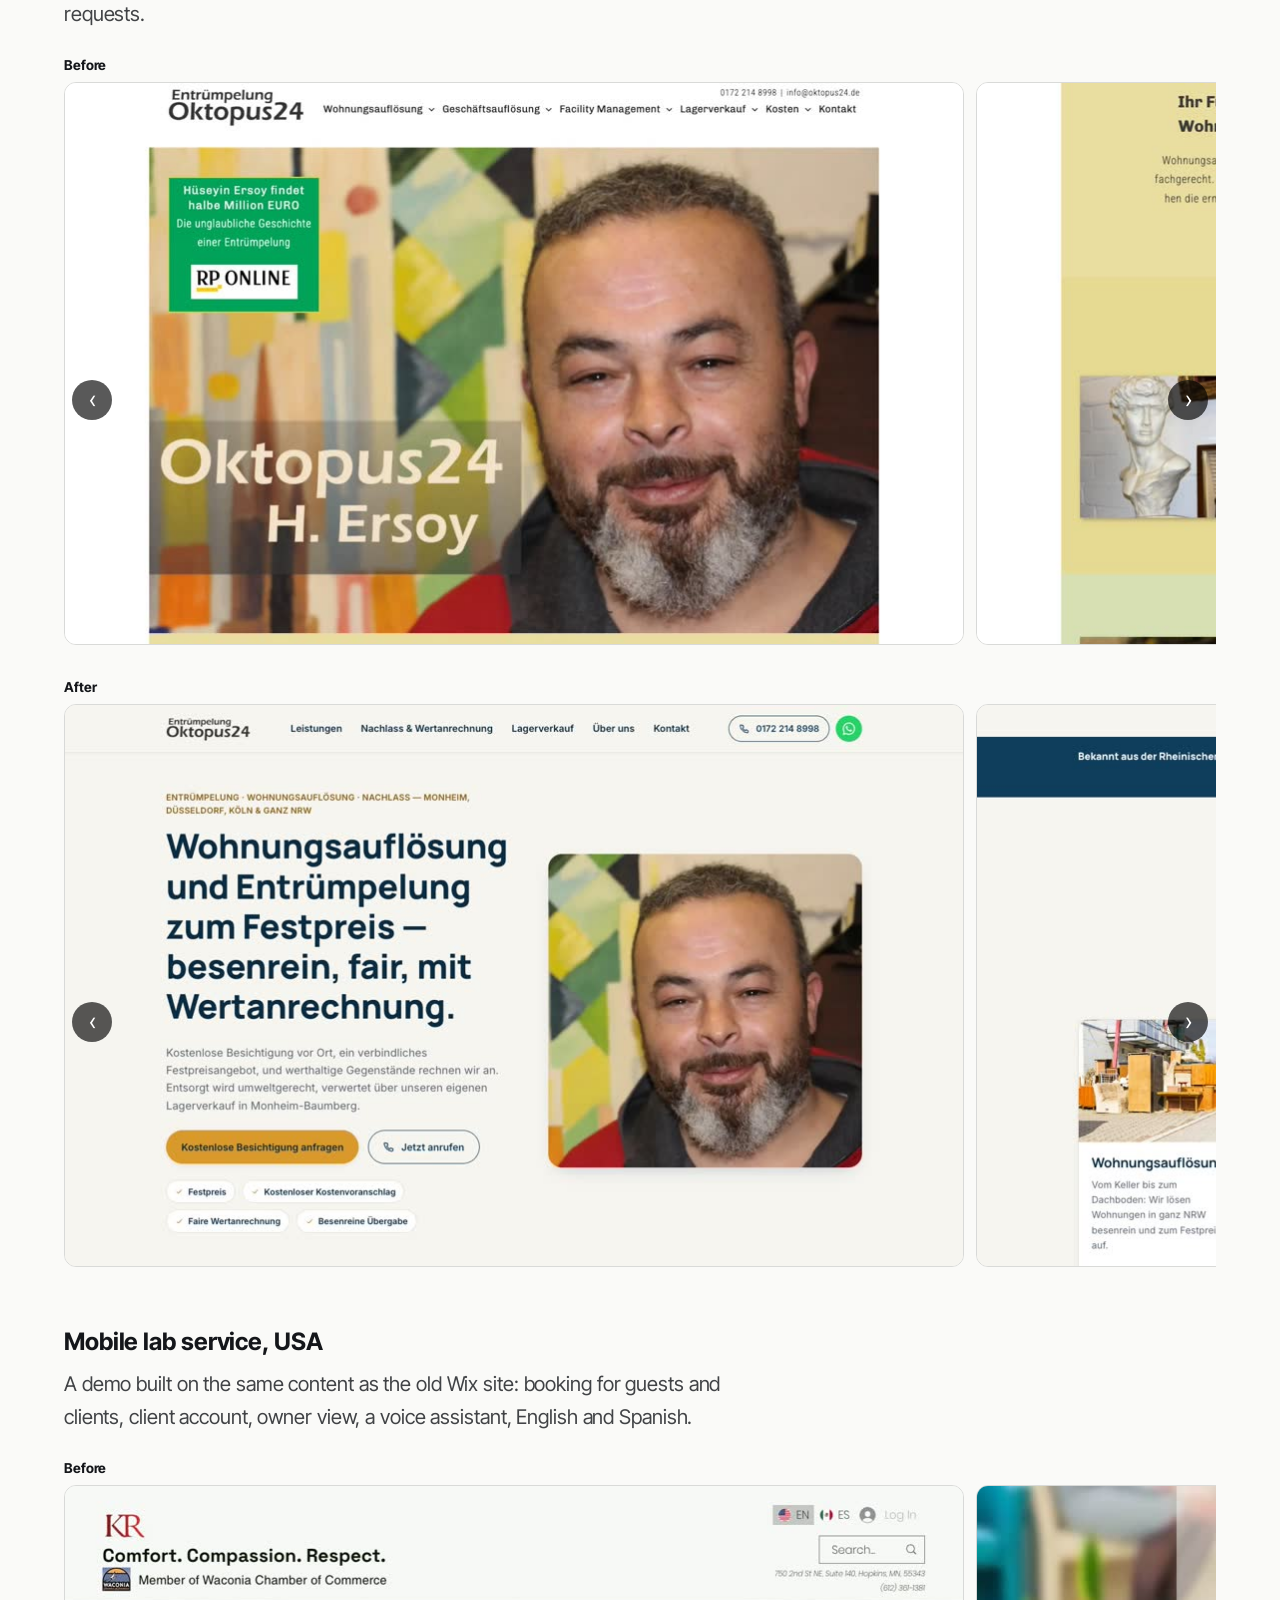
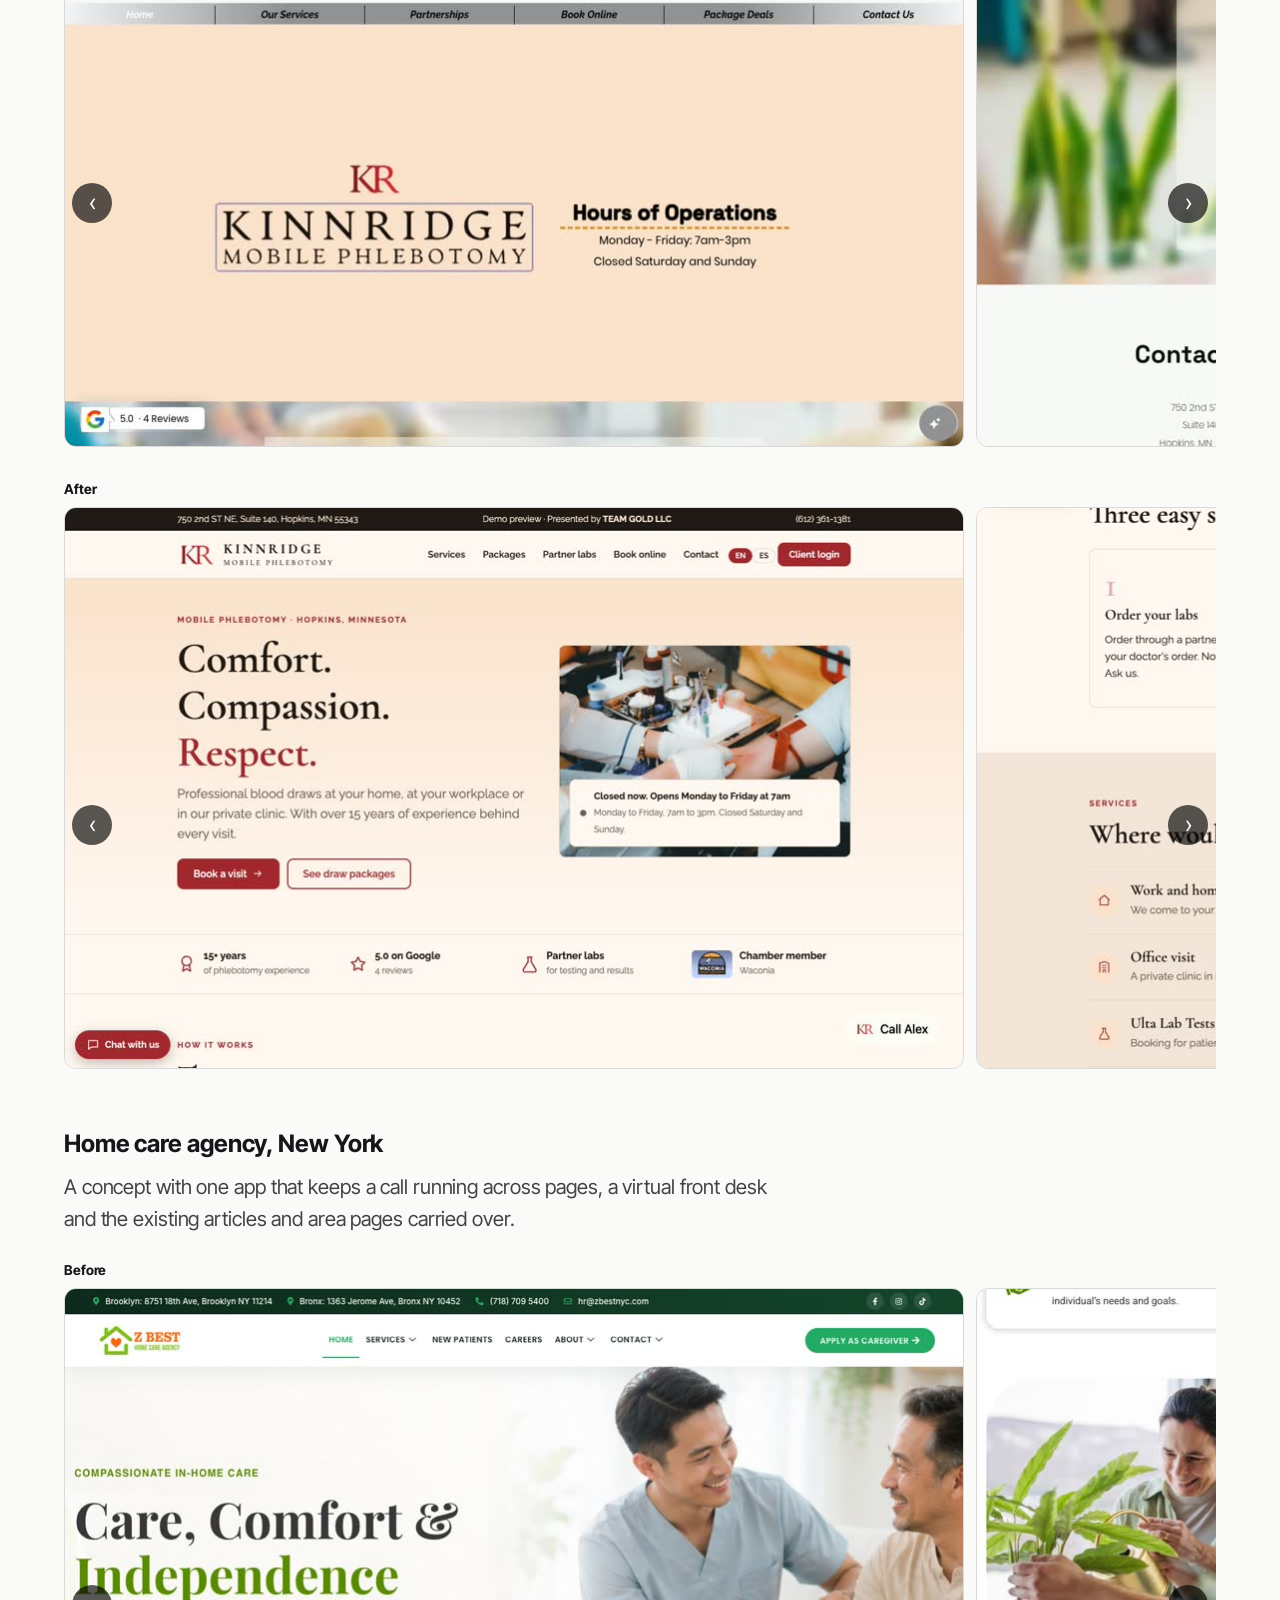
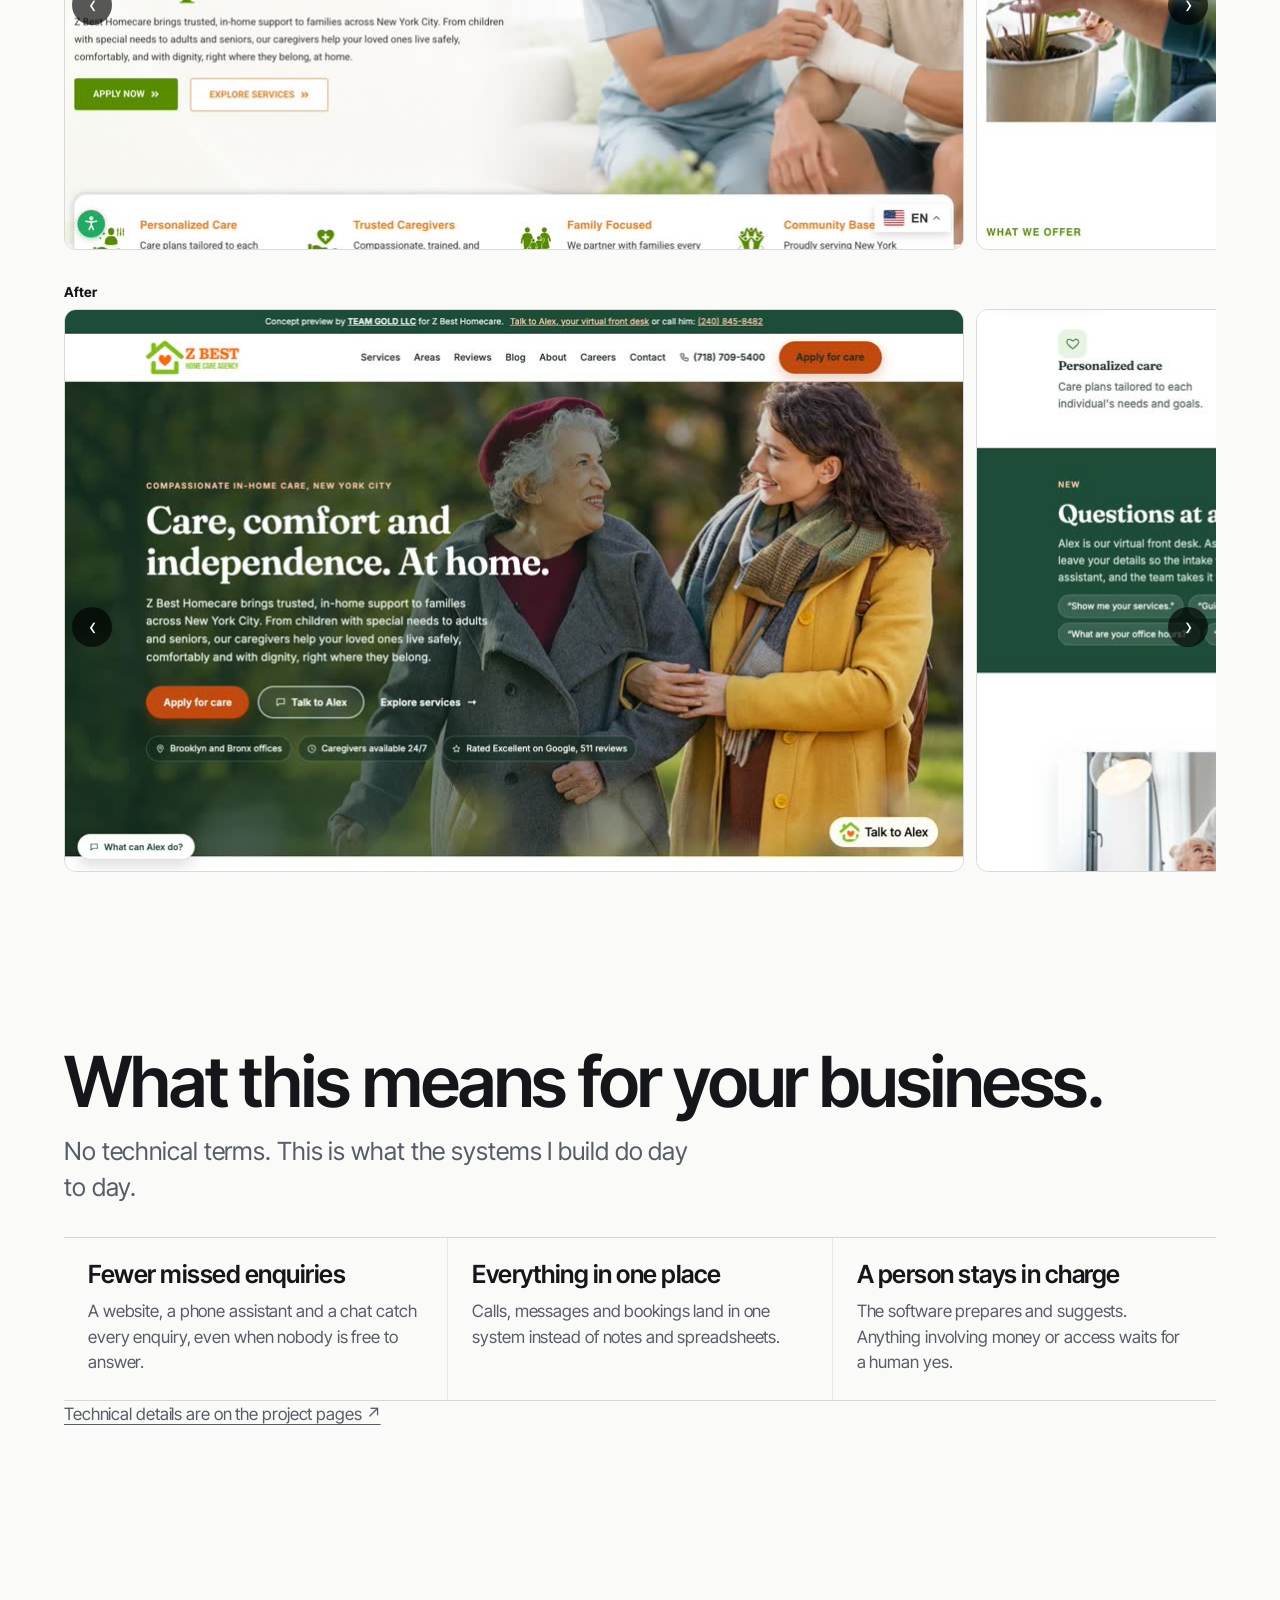
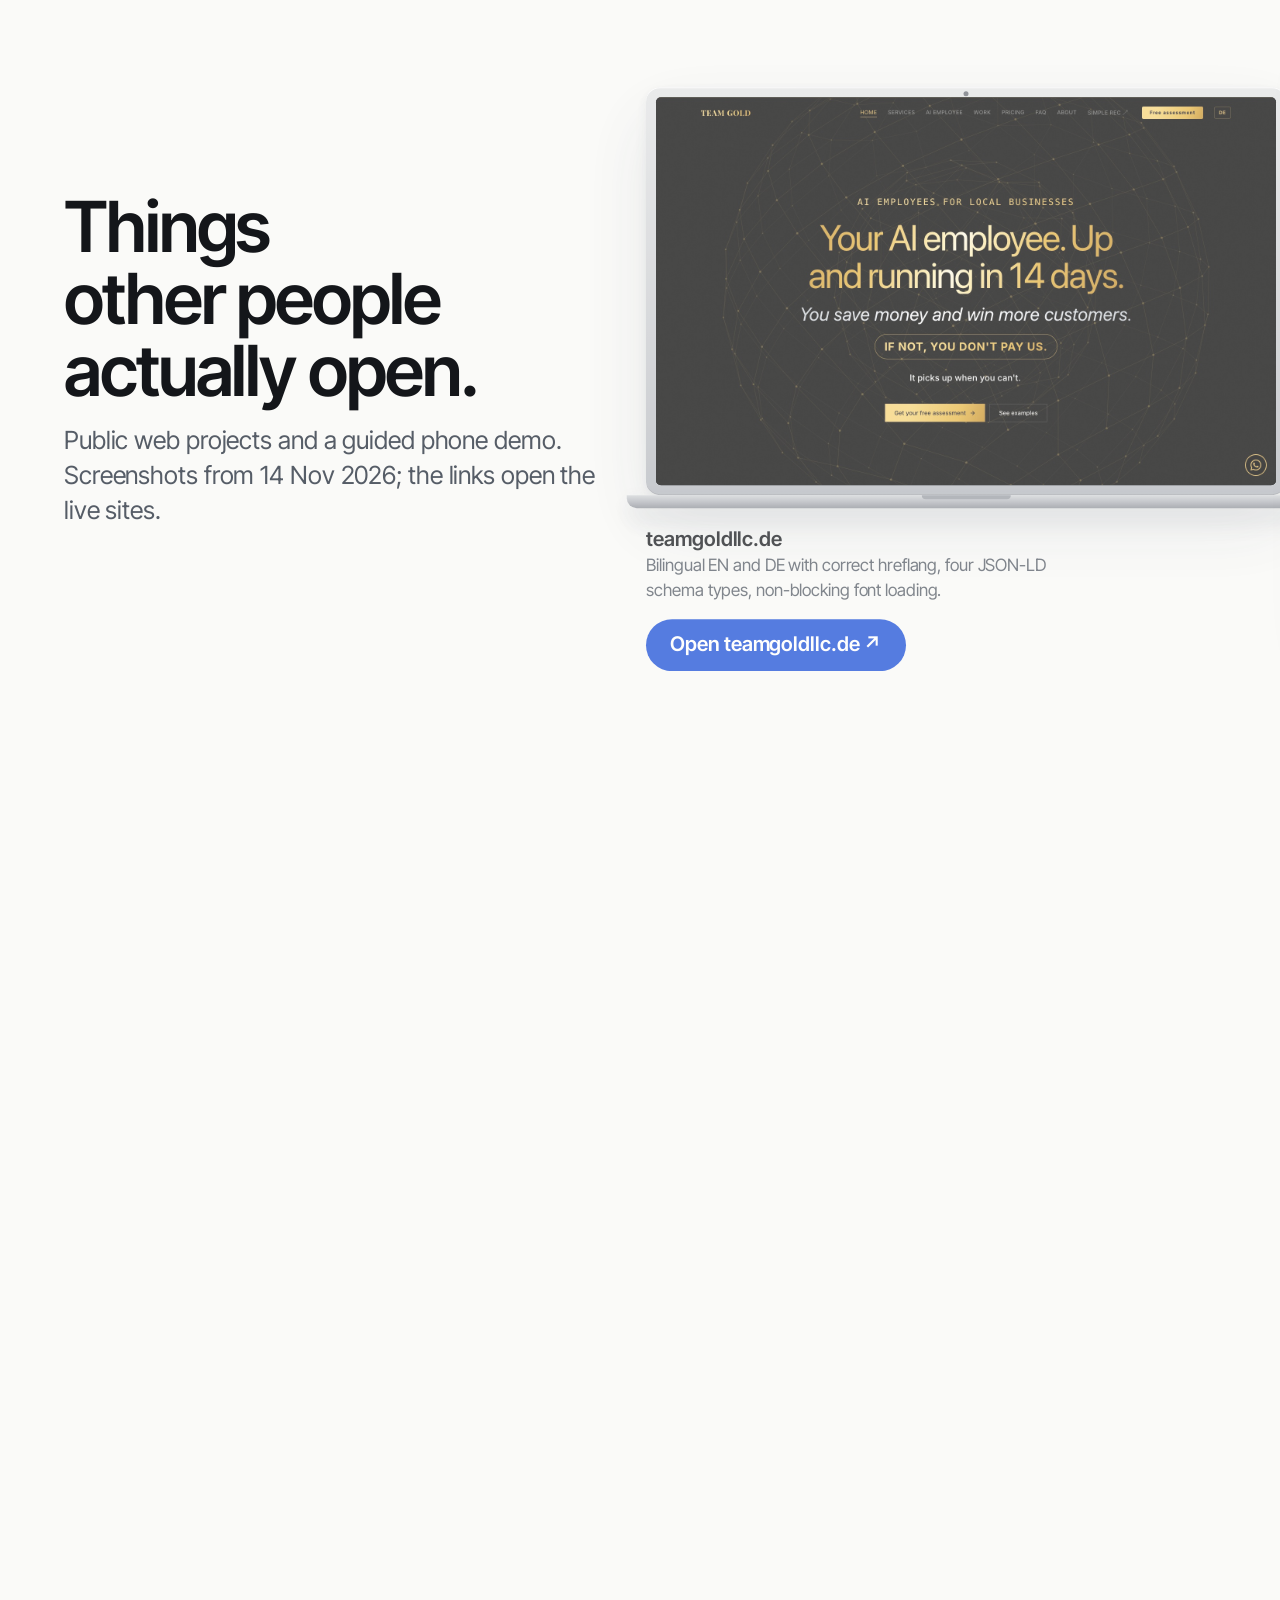
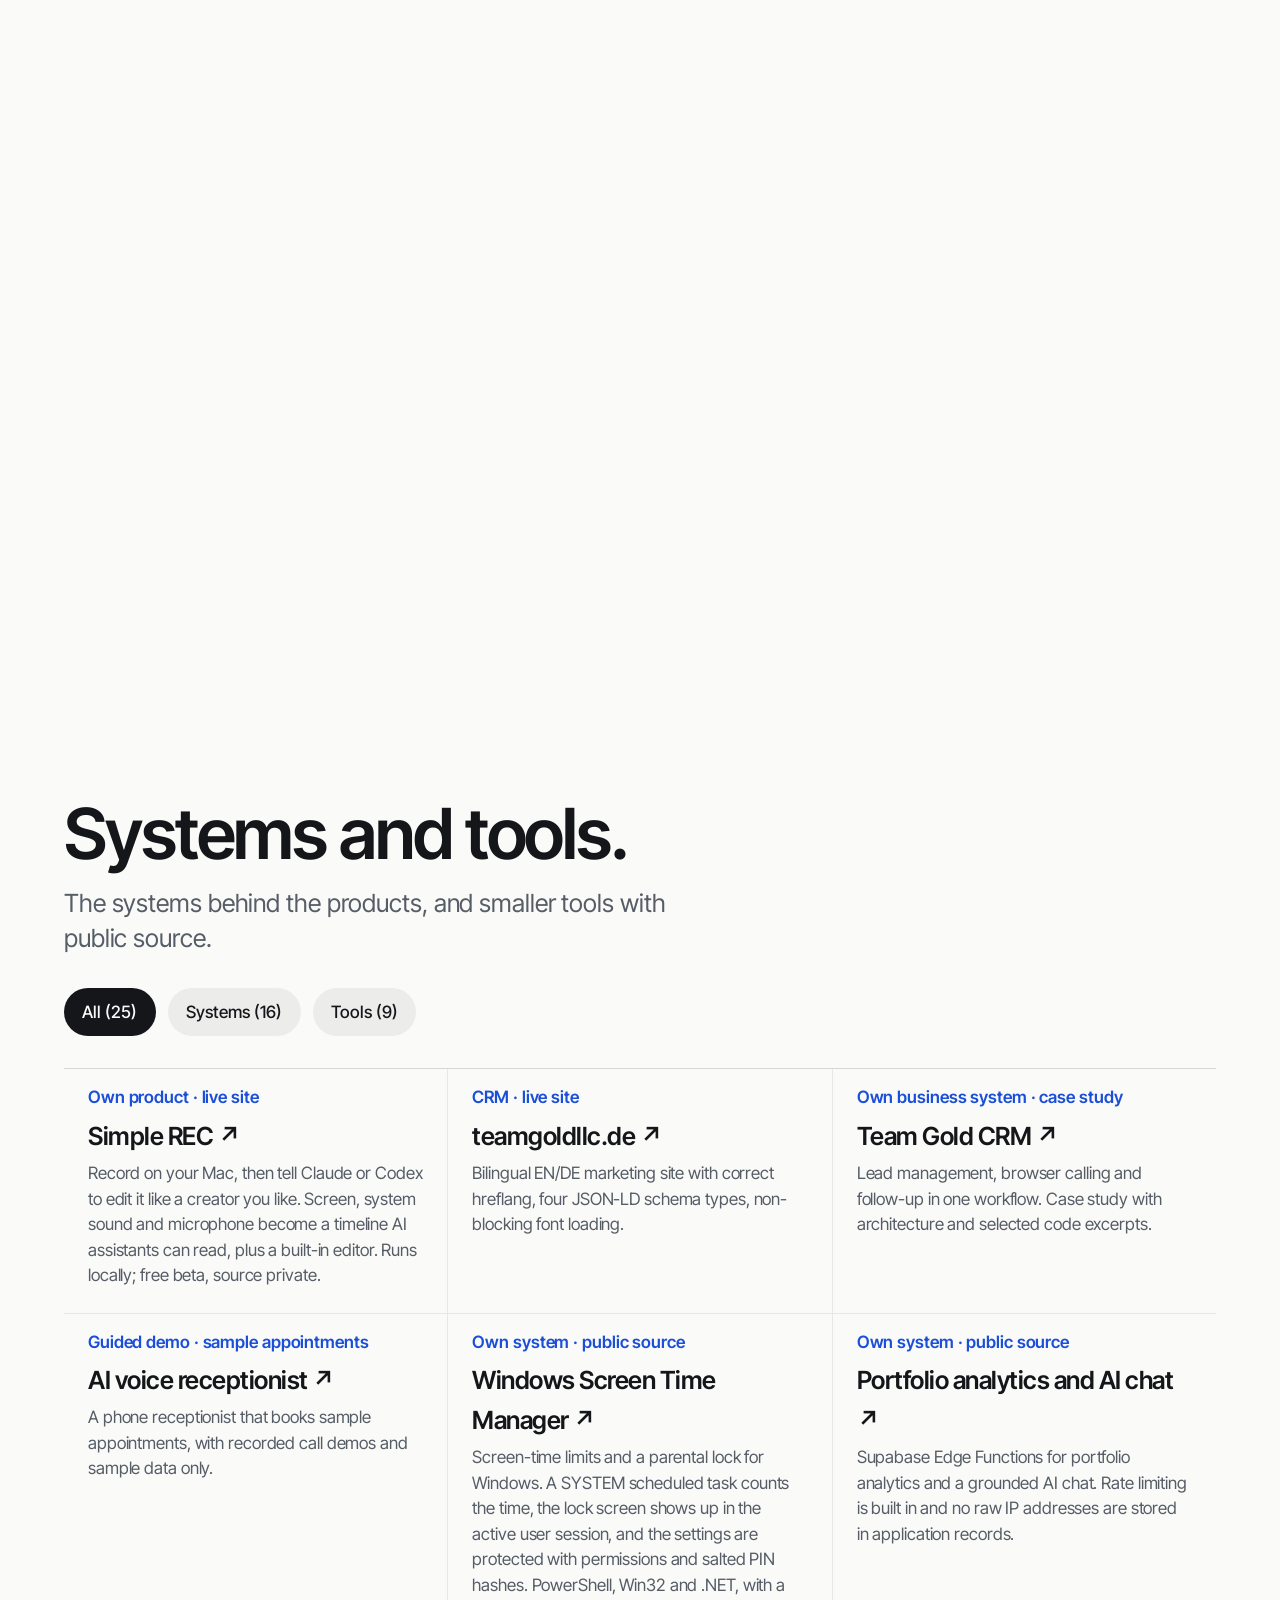
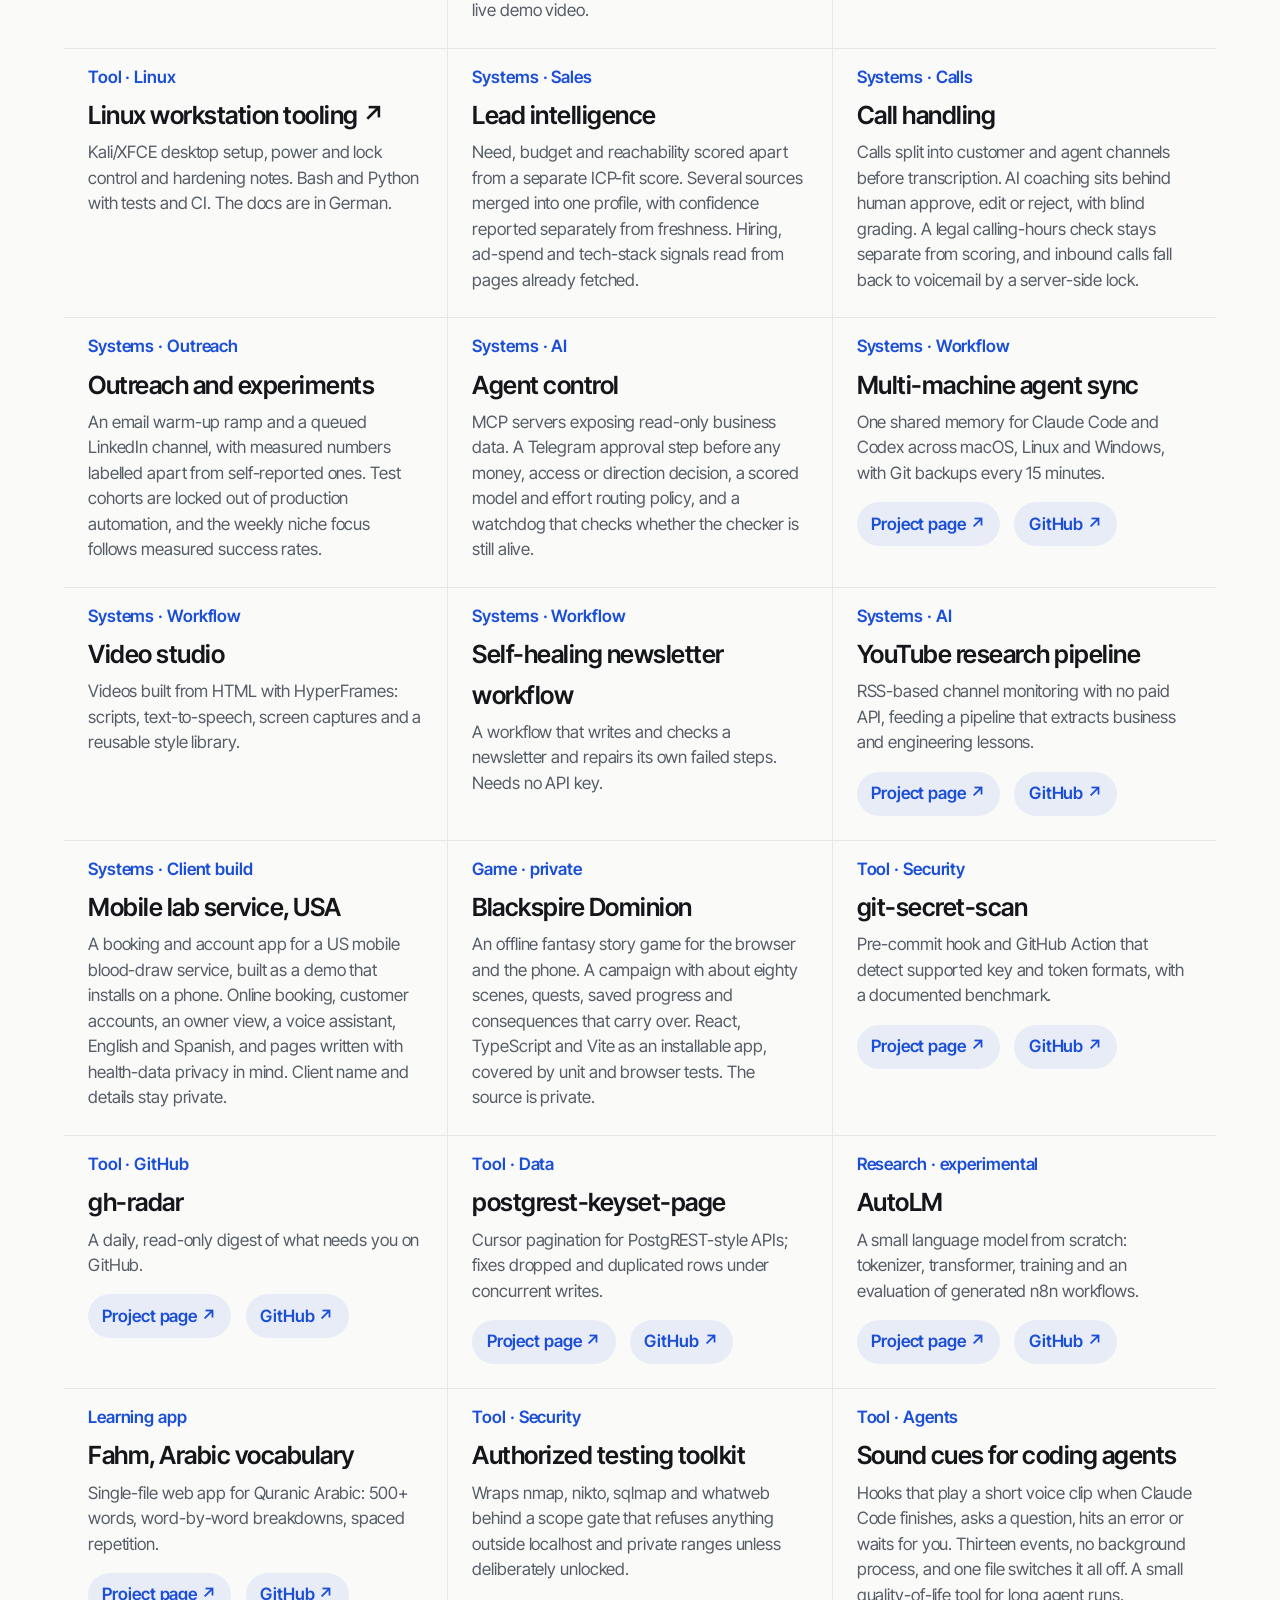
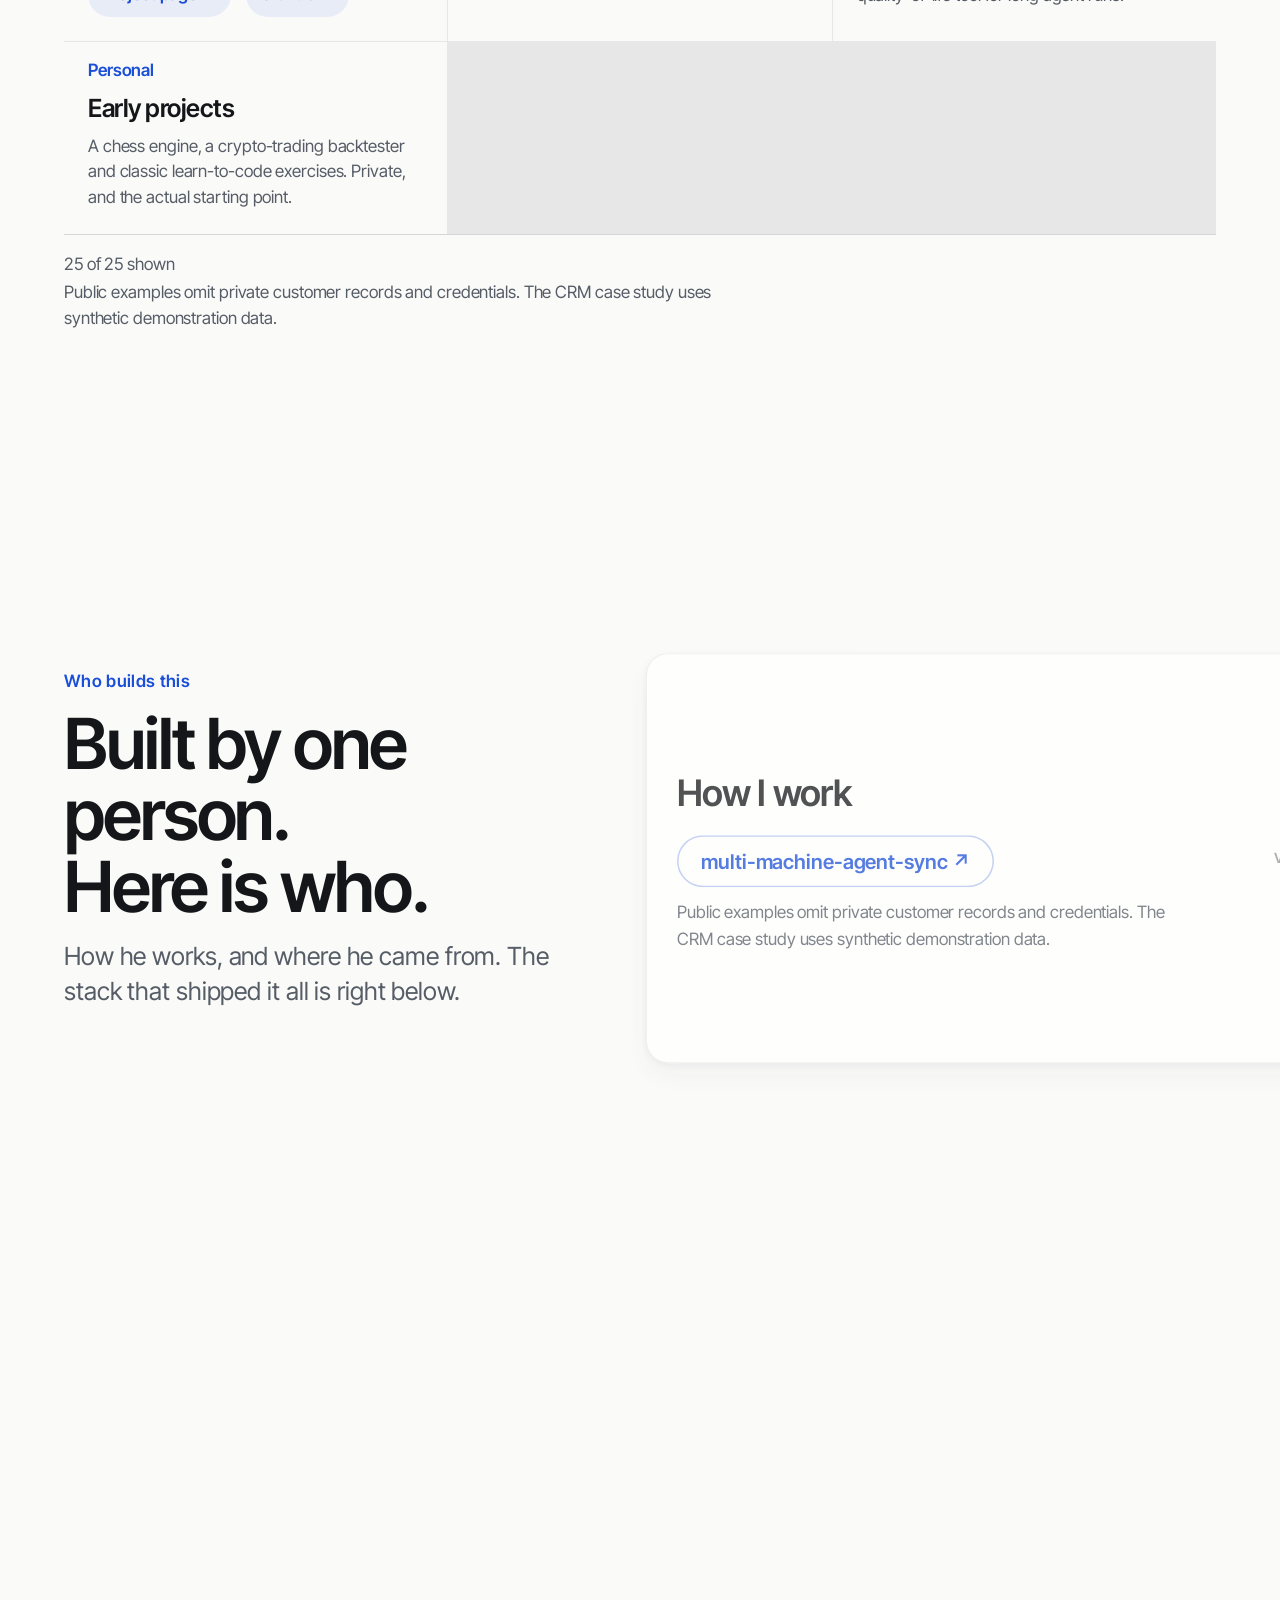
==== commit d2230417: "Fahm: featured card with five phone screens (swipe) Co-Authored-By: Claude Sonnet 5.5 <noreply@anthr" ====
--- a/index.html
+++ b/index.html
@@ -1126,6 +1126,7 @@
 
 <section class="v4-sec project-index" id="selected-work" data-sc-act="flow" data-sc-drift="#FAFAF8"><div class="v4-wrap"><div class="project-index__heading"><div><h2 class="v4-claim v4-claim--wide">Products.</h2><p class="v4-sub">Four products with a demo, screenshot or case study. Each page explains structure, decisions and limits.</p></div><a class="v4-cta v4-cta--ghost" href="/projects/?lang=en">All 16 public repositories ↗</a></div><div class="project-index__grid">
 <article class="project-preview" data-project="simple-rec"><p class="project-preview__type">Own product · live site</p><a class="project-preview__media" href="https://simplerec.teamgoldllc.de" rel="noopener noreferrer"><img src="/projects/assets/simple-rec-site.jpg" loading="lazy" width="800" height="500" alt="Screenshot of the Simple REC website"></a><h3>Simple REC</h3><p class="project-preview__description">Record on your Mac, then tell Claude or Codex to edit it like a creator you like. Screen, system sound and microphone become a timeline of apps, on-screen text and speech that AI assistants can read, plus a built-in editor. Runs locally. Free beta, landing page in English and German; the source stays private.</p><p class="project-preview__caption">Capture of the live site, 14 Nov 2026.</p><p class="project-preview__links"><a href="https://simplerec.teamgoldllc.de" rel="noopener noreferrer">Open the website ↗</a><a href="https://github.com/Atakan-24/simple-rec" rel="noopener noreferrer">Downloads on GitHub ↗</a></p></article>
+<article class="project-preview" data-project="fahm"><p class="project-preview__type">Own app · live, public source</p><div class="ps__strip" tabindex="0"><img src="/projects/assets/fahm/fahm-1.jpg" loading="lazy" width="480" height="1039" alt="A word card with sound, example sentence and Turkish hint"><img src="/projects/assets/fahm/fahm-2.jpg" loading="lazy" width="480" height="1039" alt="The next word with a memory hook"><img src="/projects/assets/fahm/fahm-3.jpg" loading="lazy" width="480" height="1039" alt="Listening practice with Arabic sentences"><img src="/projects/assets/fahm/fahm-4.jpg" loading="lazy" width="480" height="1039" alt="Writing practice with an Arabic keyboard"><img src="/projects/assets/fahm/fahm-5.jpg" loading="lazy" width="480" height="1039" alt="Reading Quran chapters word by word"></div><h3>Fahm, Arabic for Quran readers</h3><p class="project-preview__description">Learn Quranic Arabic through the words that appear most often. Each word comes with sound, a memory hook, an example sentence and a Turkish or German anchor. Spaced repetition decides when it comes back, and listening, writing on an Arabic keyboard and reading Quran chapters train the same words. One HTML file, no framework, no build step, installable and offline.</p><p class="project-preview__caption">Screens from the live app, 15 Nov 2026. Swipe sideways.</p><p class="project-preview__links"><a href="https://fahm-web.vercel.app" rel="noopener noreferrer">Open the app ↗</a><a href="https://github.com/Atakan-24/fahm" rel="noopener noreferrer">Source on GitHub ↗</a></p></article>
 <article class="project-preview" data-project="team-gold-crm-showcase"><p class="project-preview__type">Own business system · case study</p>
 <div class="project-preview__media"><video controls playsinline preload="none" poster="https://raw.githubusercontent.com/Atakan-24/team-gold-crm-showcase/main/docs/images/02-dashboard.png" aria-label="Team Gold CRM"><source src="https://raw.githubusercontent.com/Atakan-24/team-gold-crm-showcase/main/docs/media/demo.mp4" type="video/mp4"><a href="https://raw.githubusercontent.com/Atakan-24/team-gold-crm-showcase/main/docs/media/demo.mp4">Watch video</a></video></div>
 <h3>Team Gold CRM</h3><p class="project-preview__description">Lead management, browser calling and follow-up in one workflow. The case study explains the architecture and selected code excerpts.</p><p class="project-preview__caption">Video · recorded locally with synthetic data.</p><p class="project-preview__links"><a href="/projects/?lang=en#team-gold-crm-showcase">Project, media and architecture ↗</a><a href="https://github.com/Atakan-24/team-gold-crm-showcase" rel="noopener noreferrer">GitHub ↗</a></p></article><article class="project-preview" data-project="ai-voice-agent-demo"><p class="project-preview__type">Guided demo · sample appointments</p>
--- a/project-media.css
+++ b/project-media.css
@@ -91,3 +91,8 @@
 .ba__nav { position: absolute; top: 55%; width: 2.5rem; height: 2.5rem; border-radius: 50%; border: 0; background: rgba(0,0,0,.65); color: #fff; font-size: 1.5rem; line-height: 1; cursor: pointer; }
 .ba__nav--prev { left: .5rem; } .ba__nav--next { right: .5rem; }
 @media (max-width: 700px) { .ba__strip img { flex-basis: 100%; min-width: 0; object-fit: contain; background: var(--sc-surface); border: 0; border-radius: var(--sc-r-md); } .ba__nav { display: none; } }
+
+/* Phone screenshots, swiped sideways */
+.ps__strip { display: flex; gap: .75rem; overflow-x: auto; scroll-snap-type: x mandatory; scrollbar-width: thin; padding-bottom: .5rem; }
+.ps__strip img { flex: 0 0 min(46%, 230px); height: auto; min-width: 0; aspect-ratio: 480 / 1039; object-fit: cover; scroll-snap-align: start; border-radius: 18px; border: 1px solid color-mix(in oklab, currentColor 14%, transparent); }
+@media (max-width: 700px) { .ps__strip img { flex-basis: 62%; } }
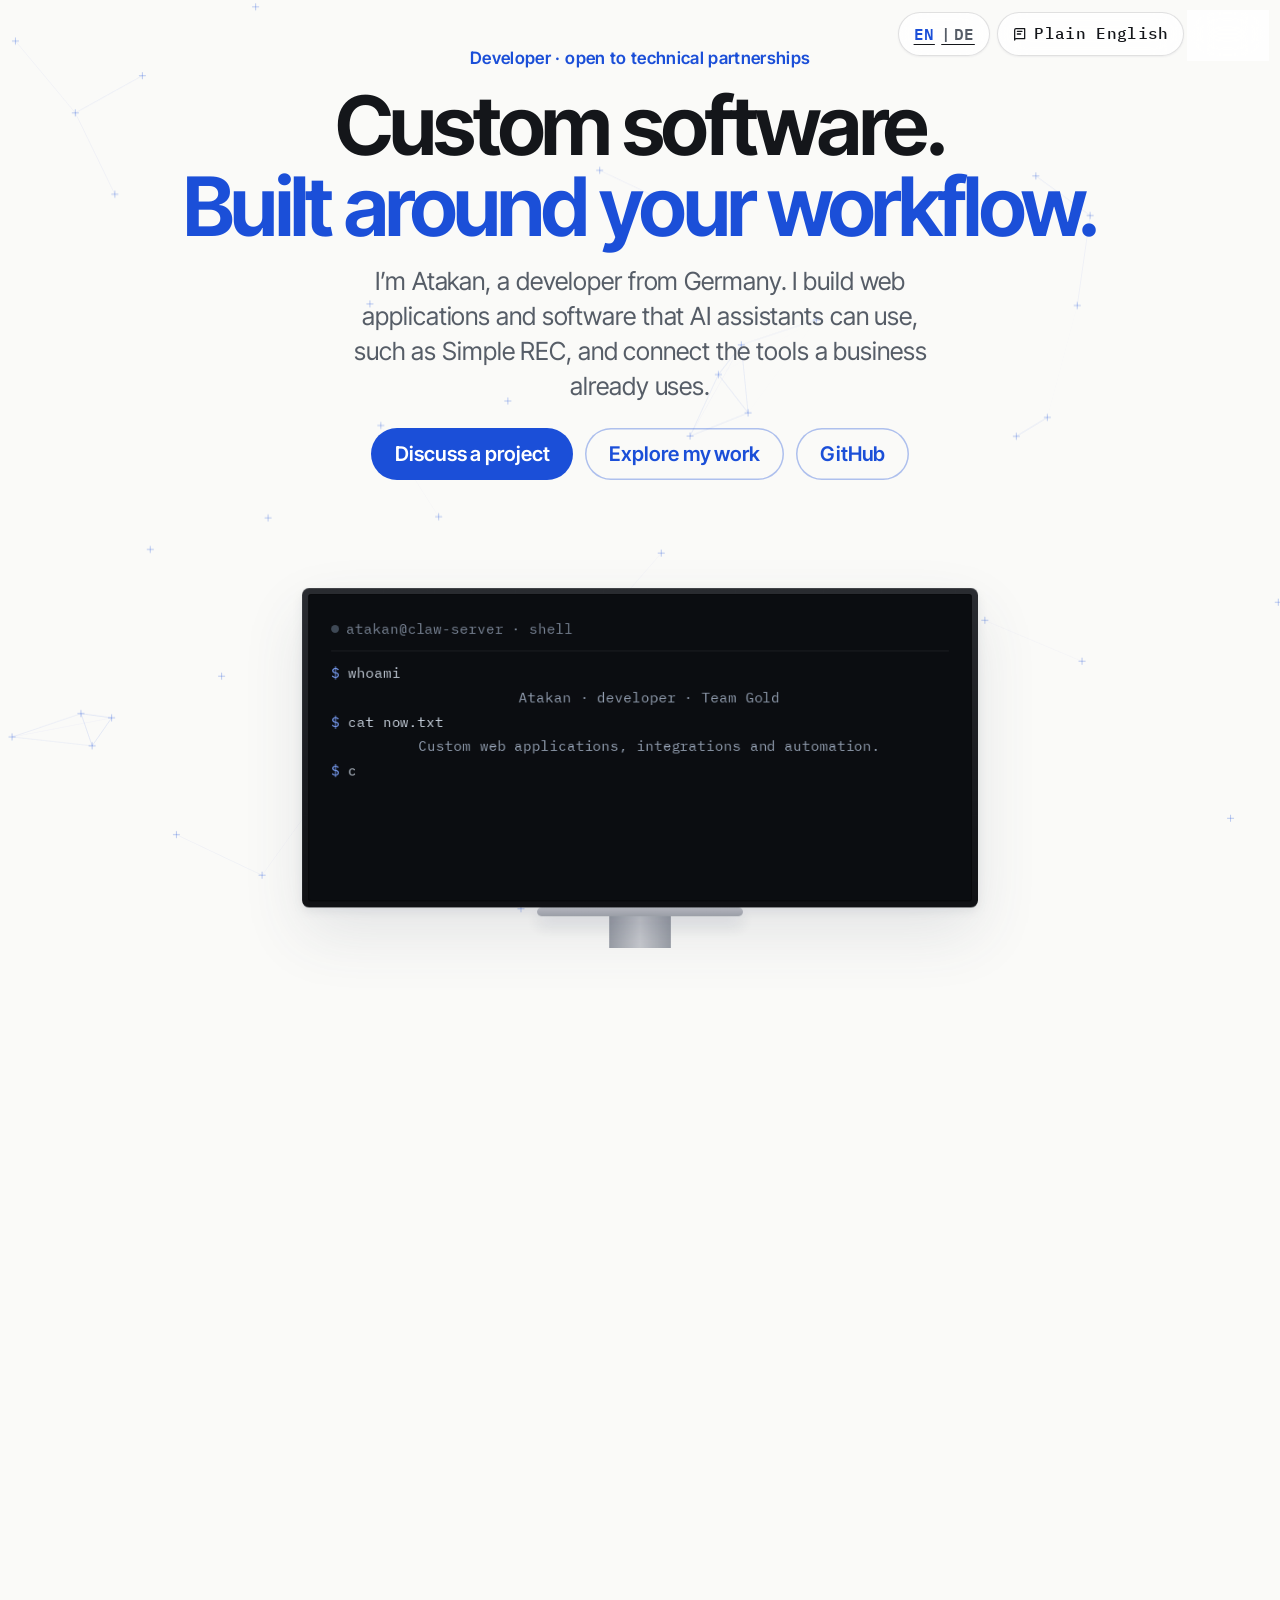
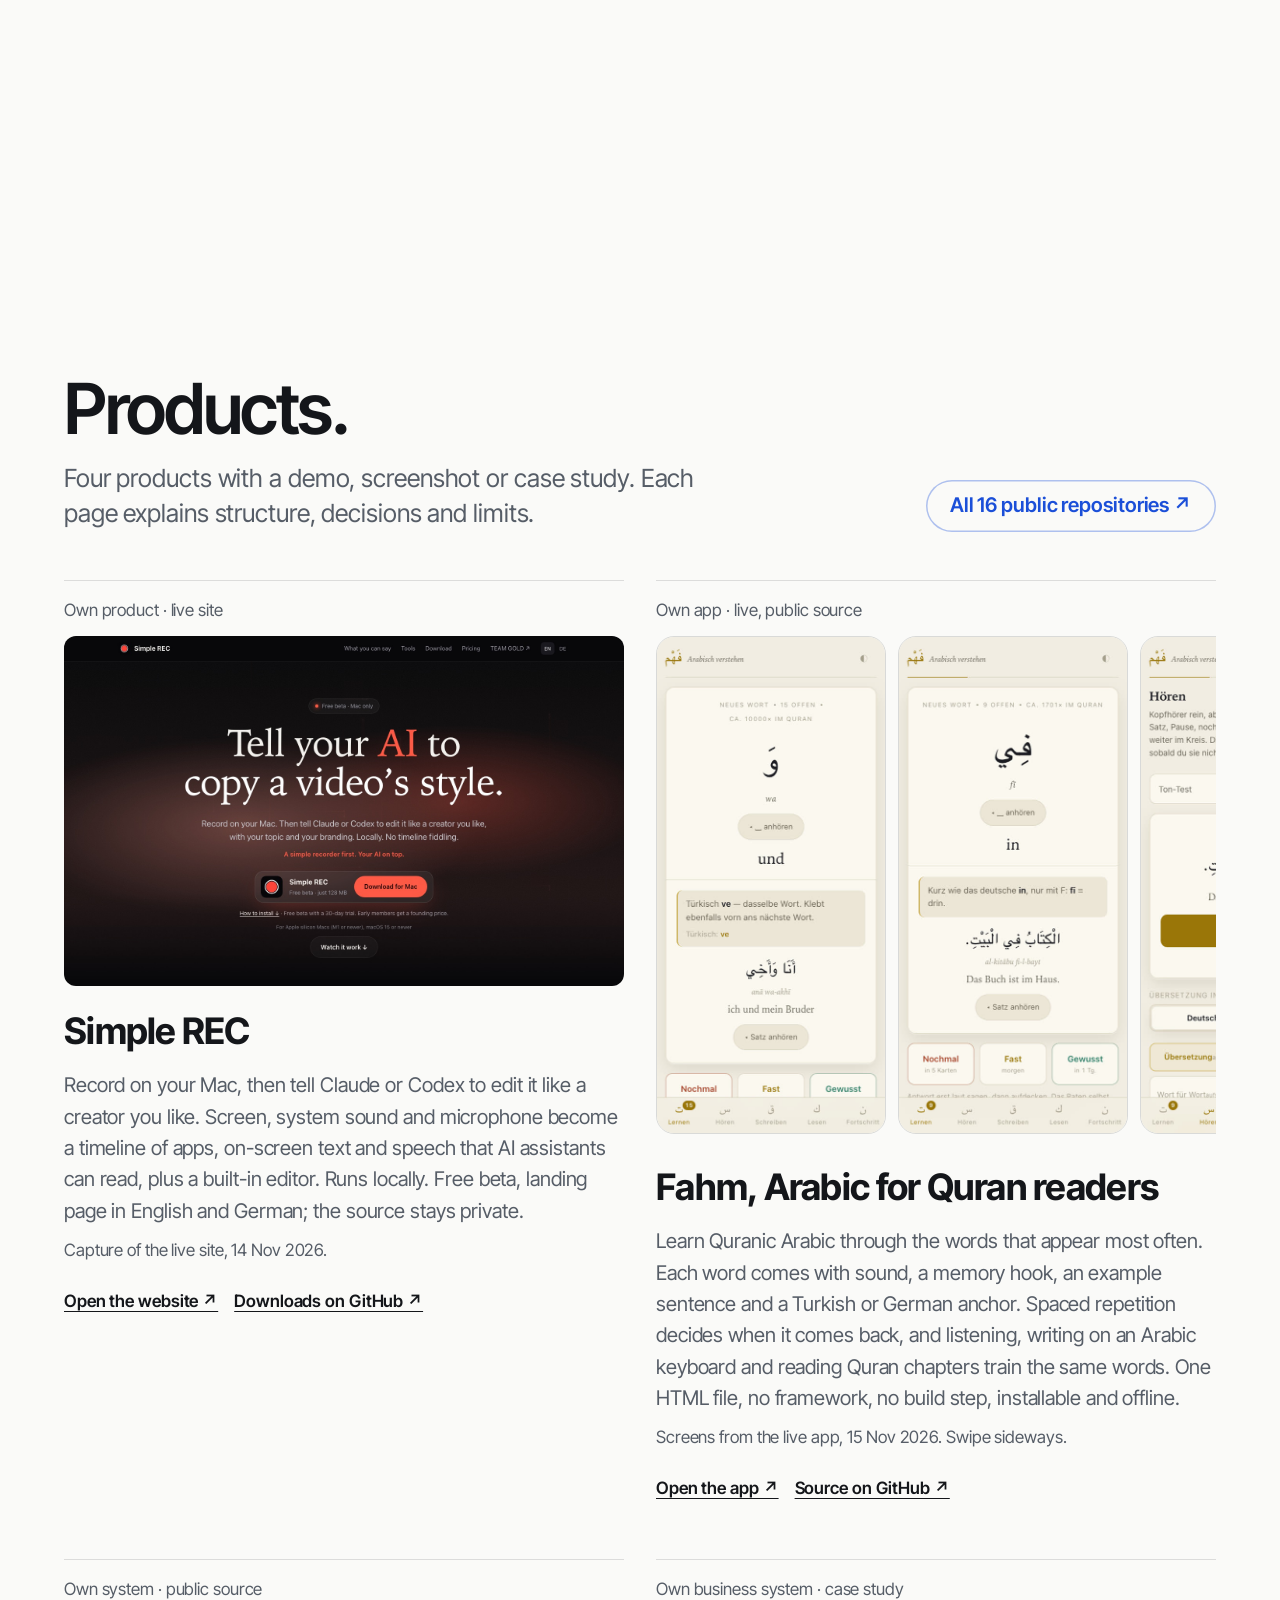
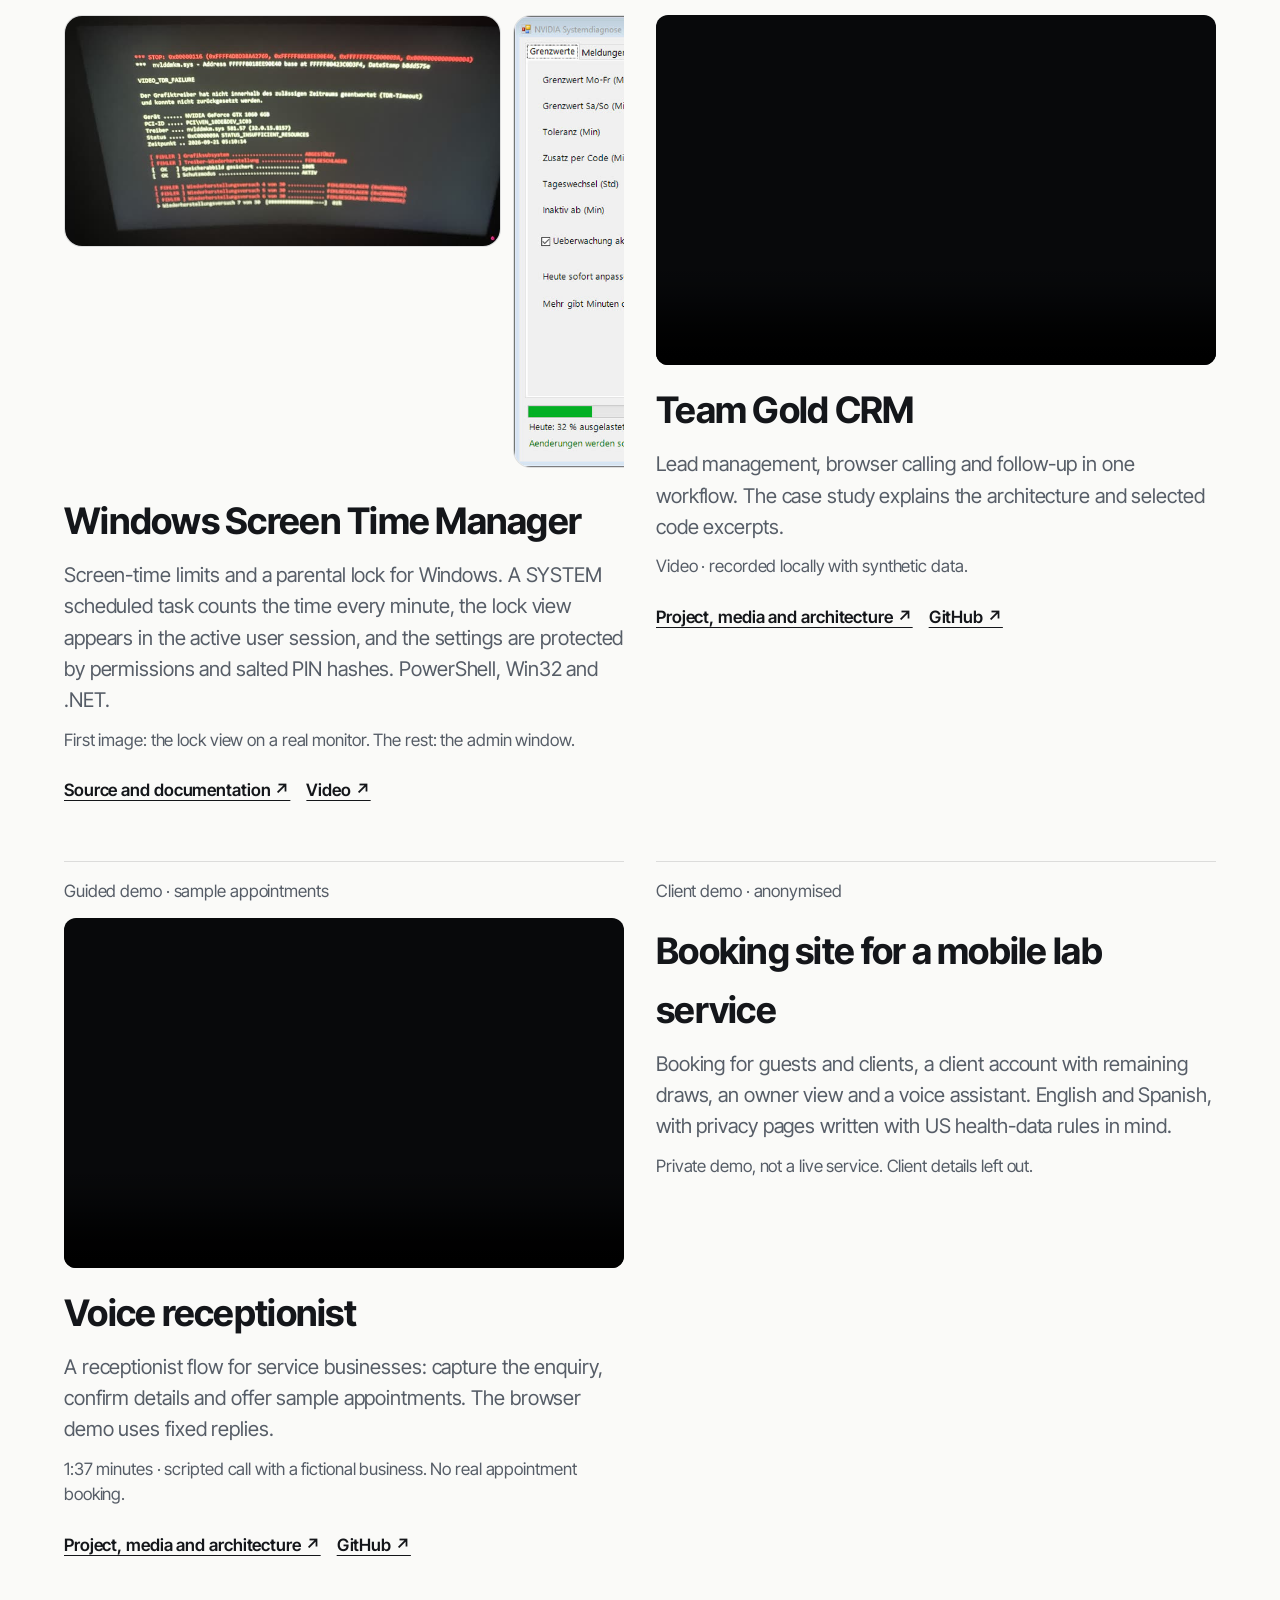
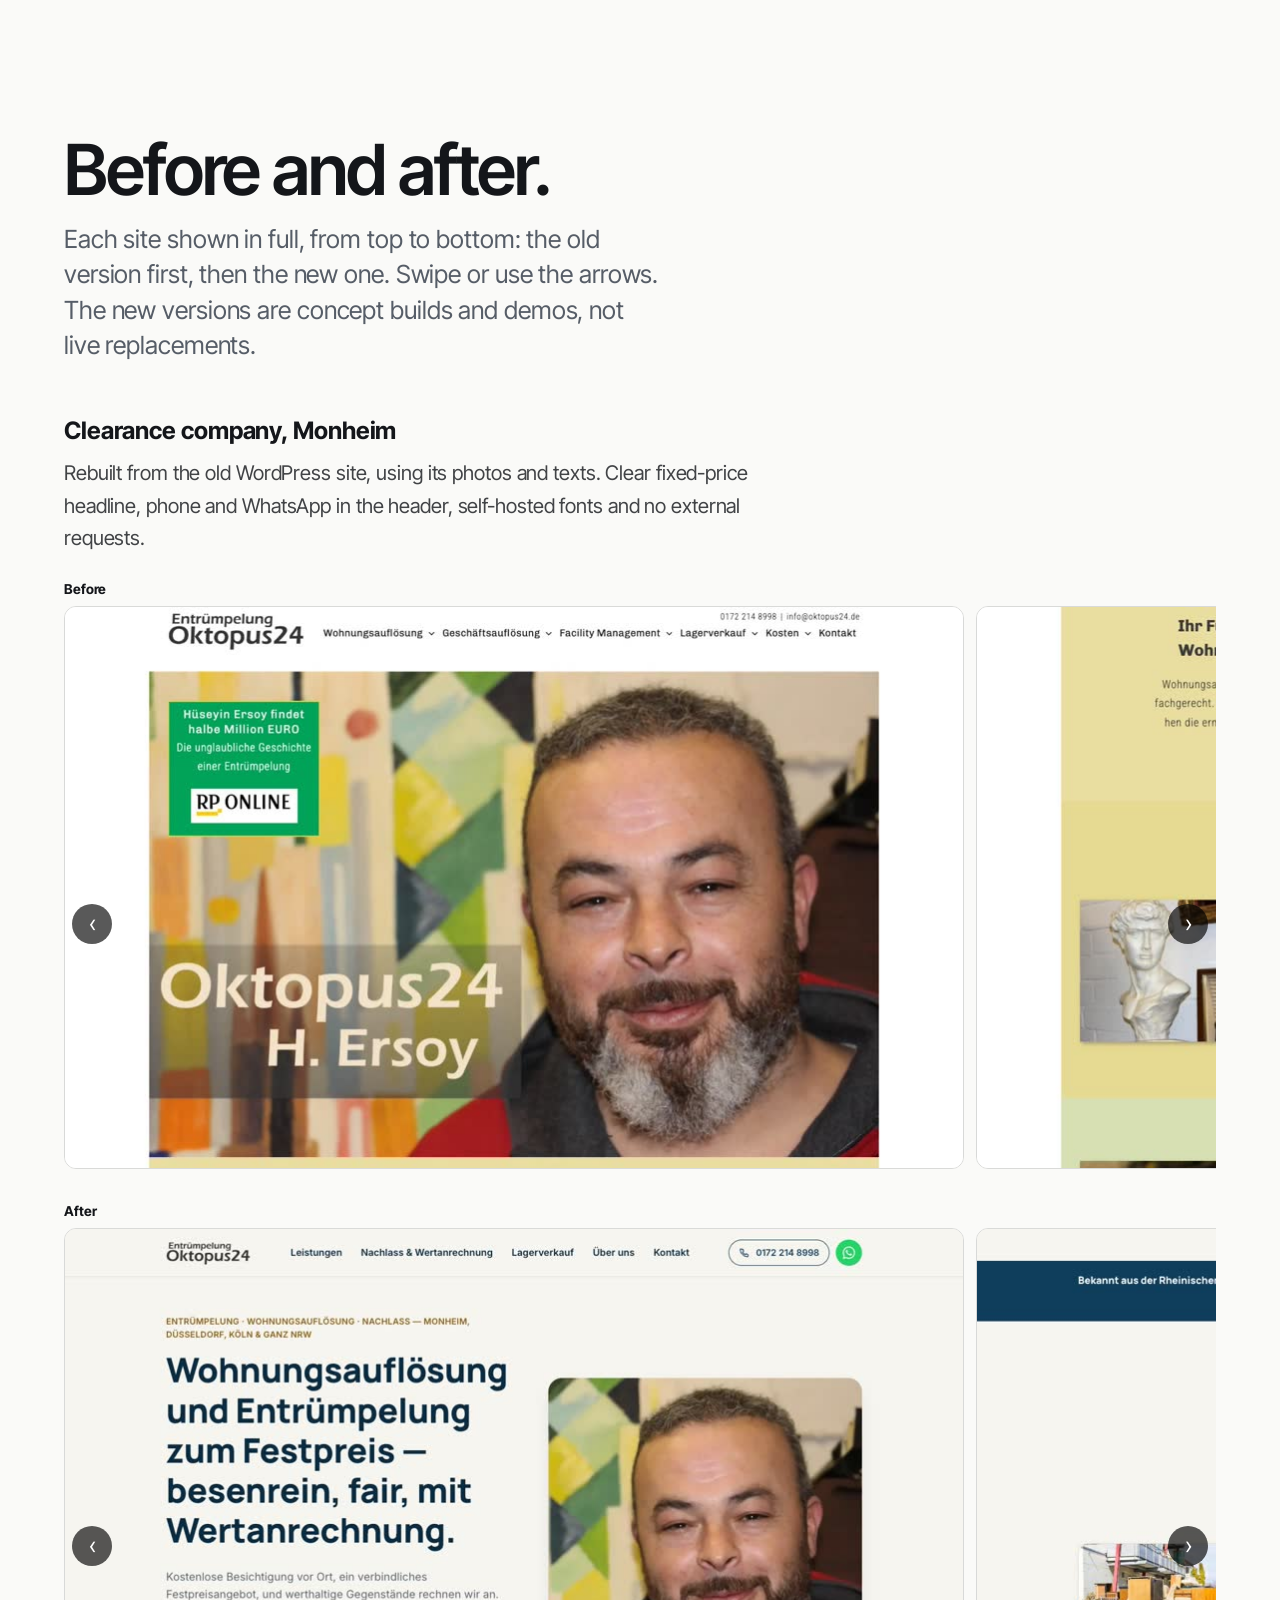
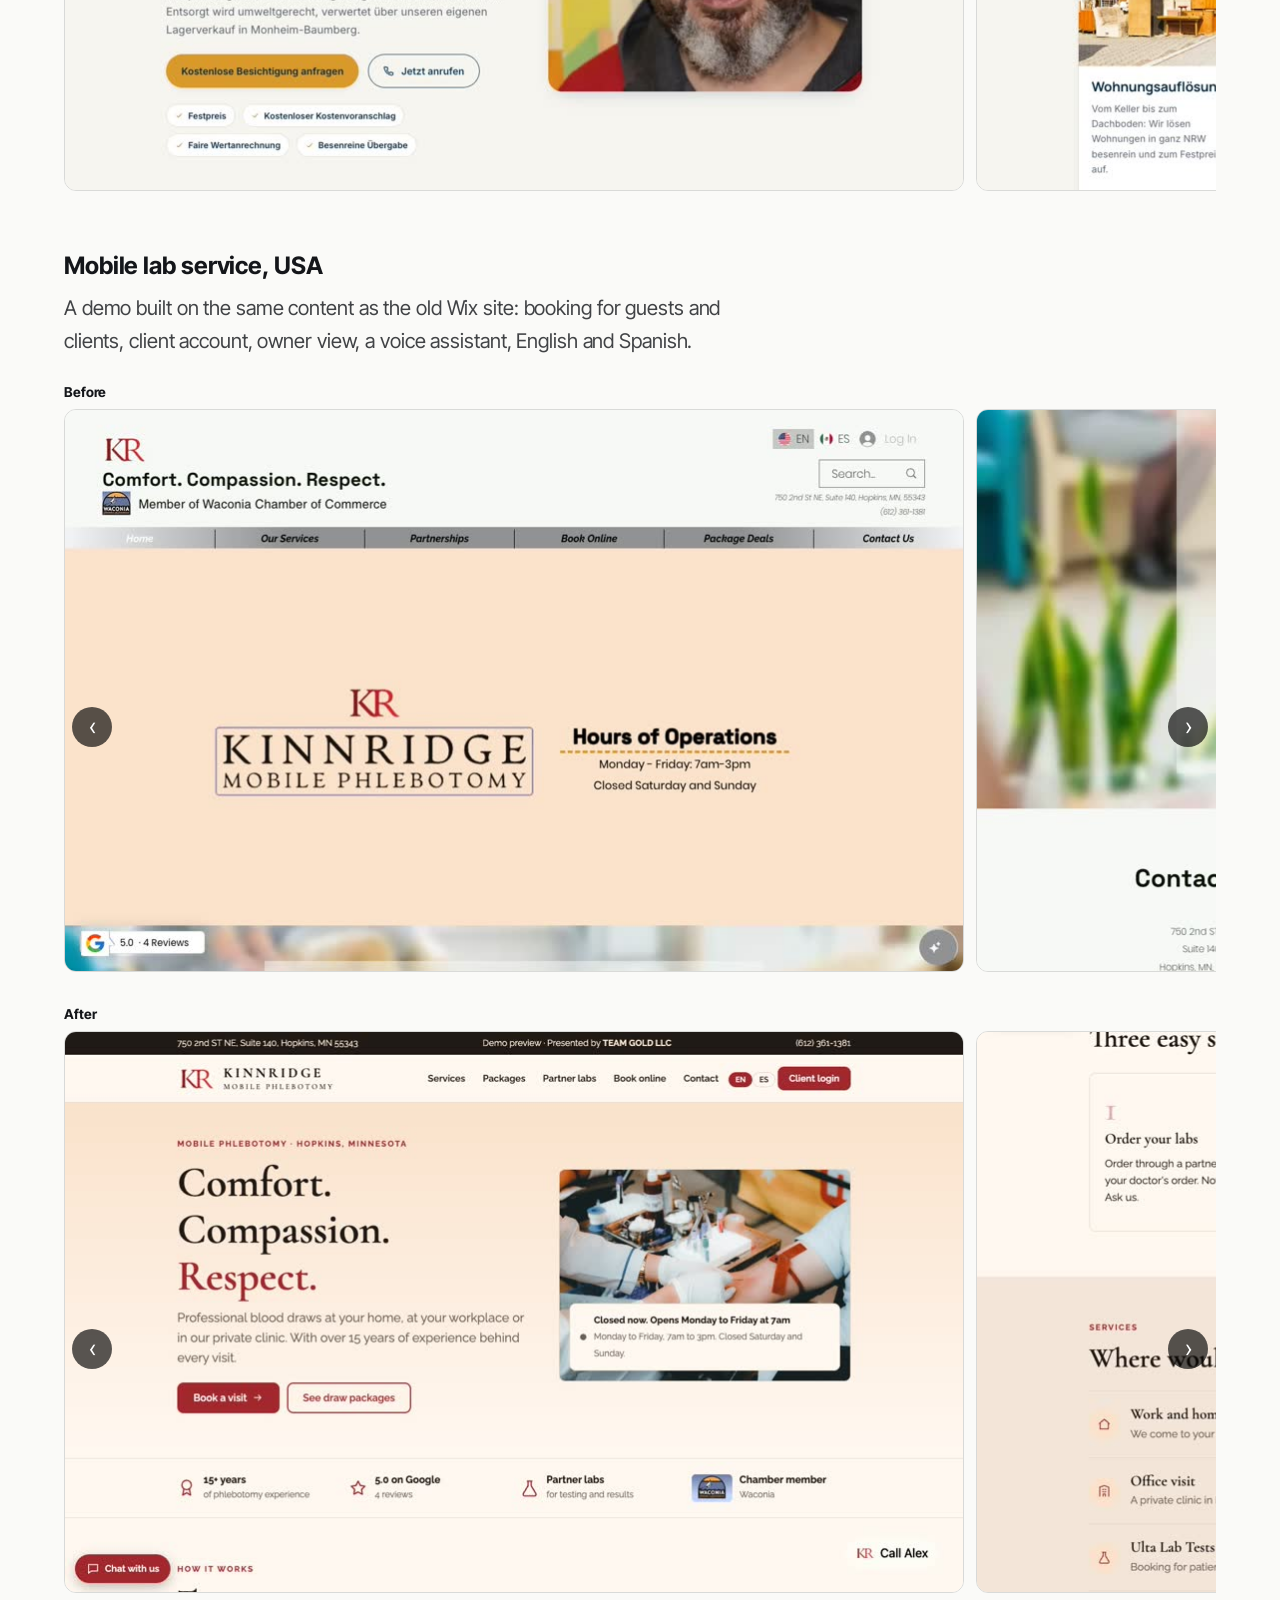
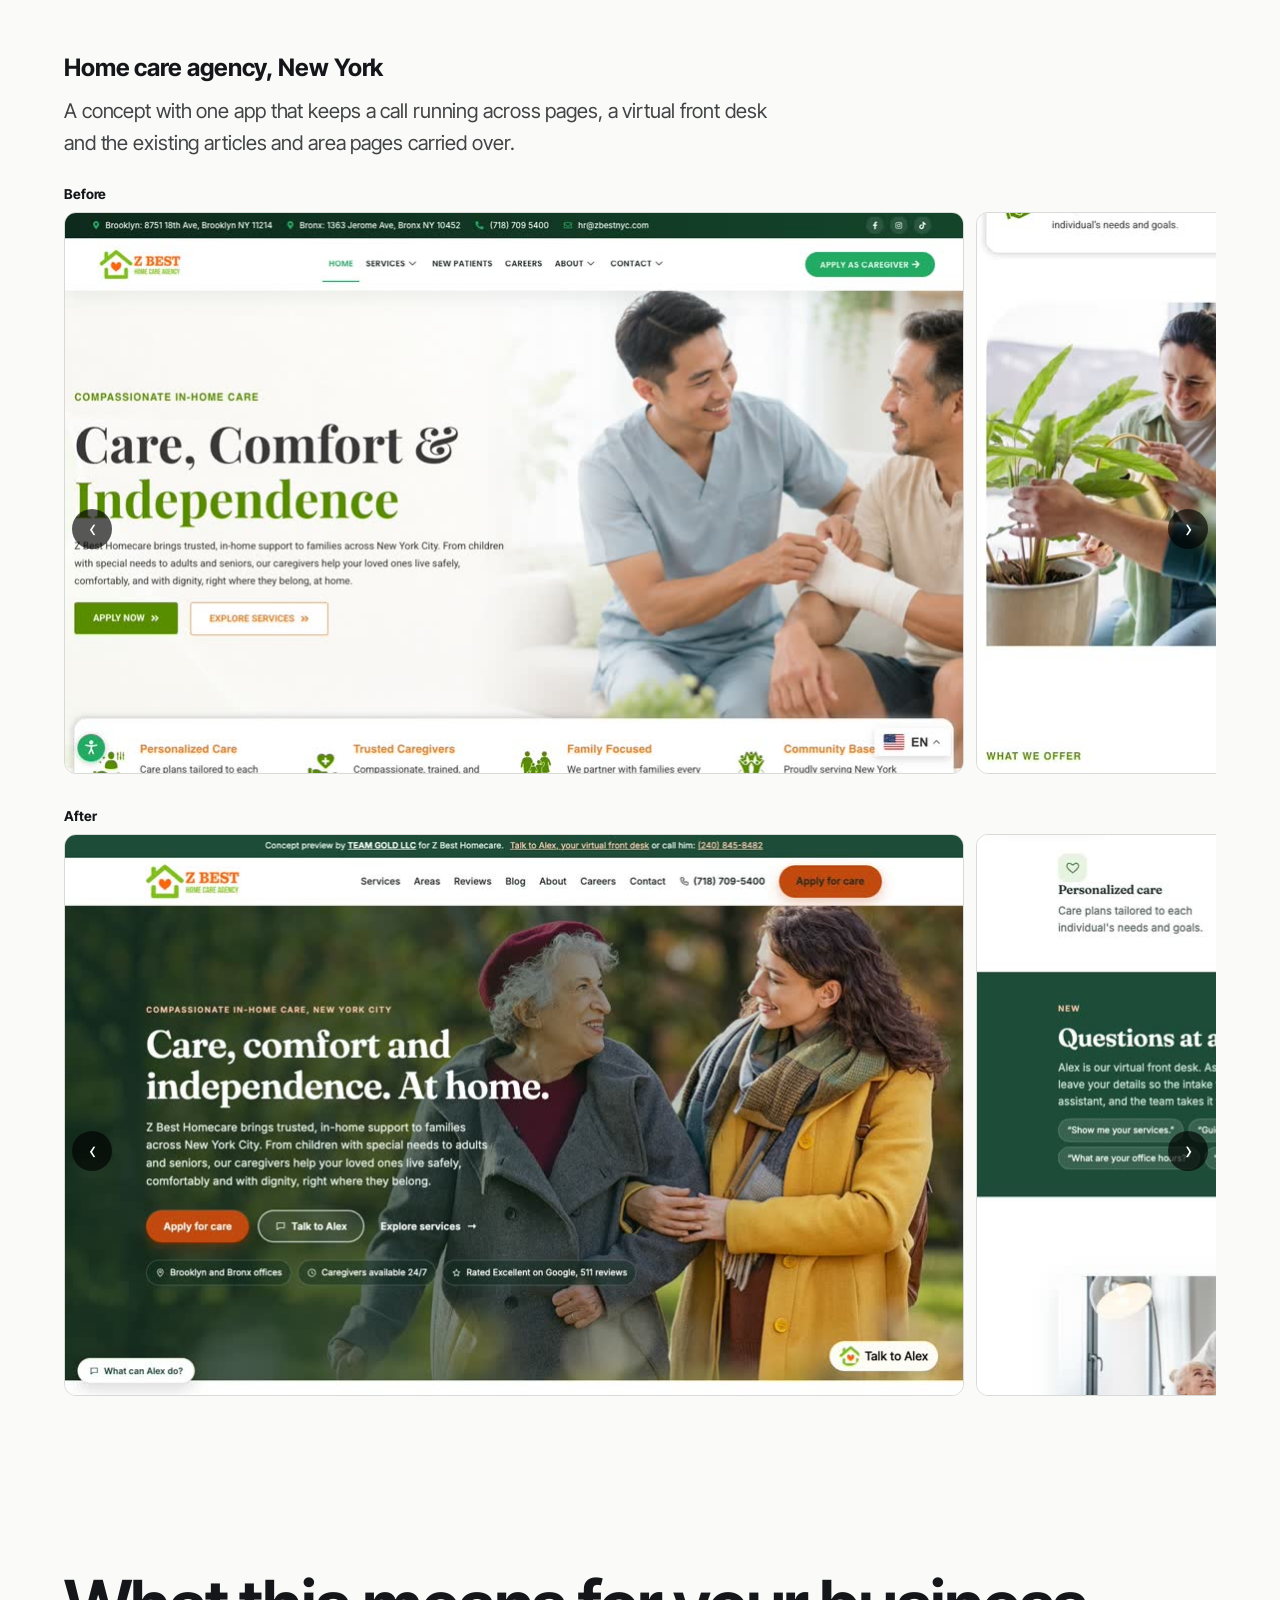
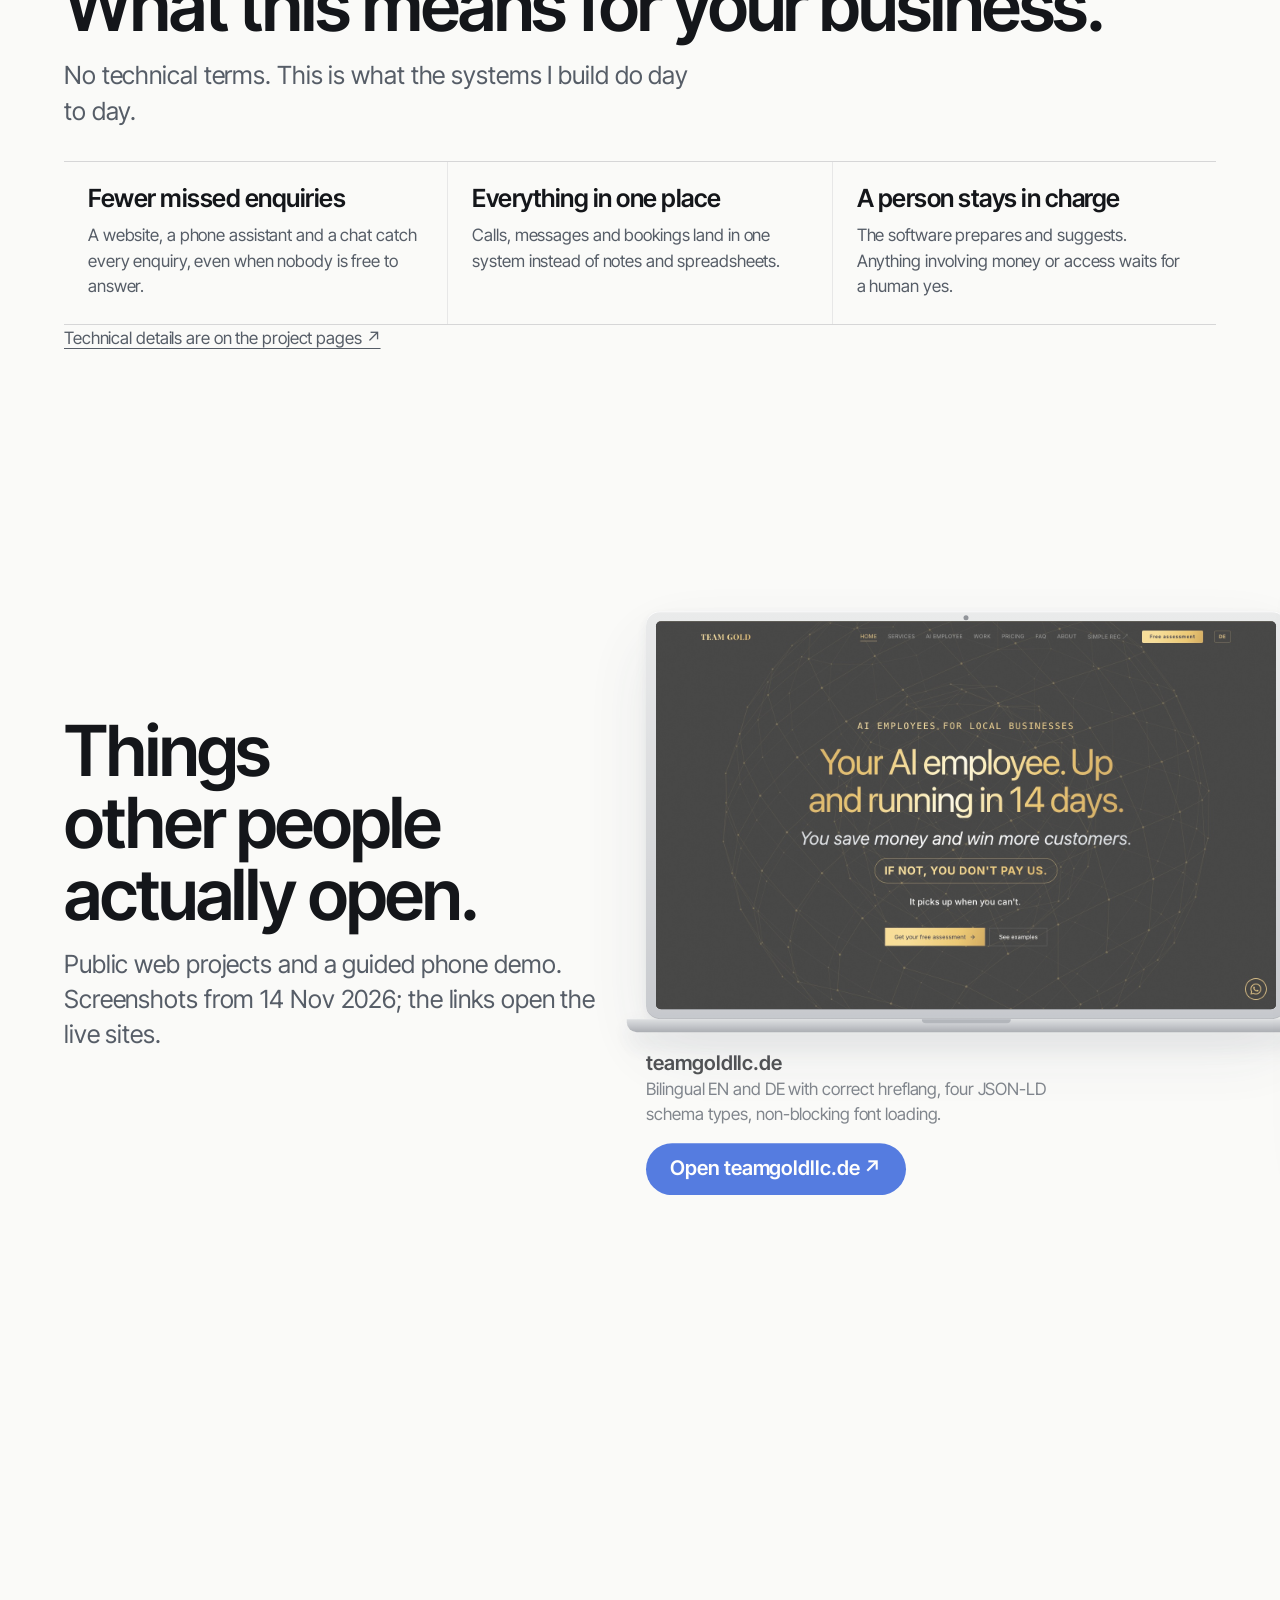
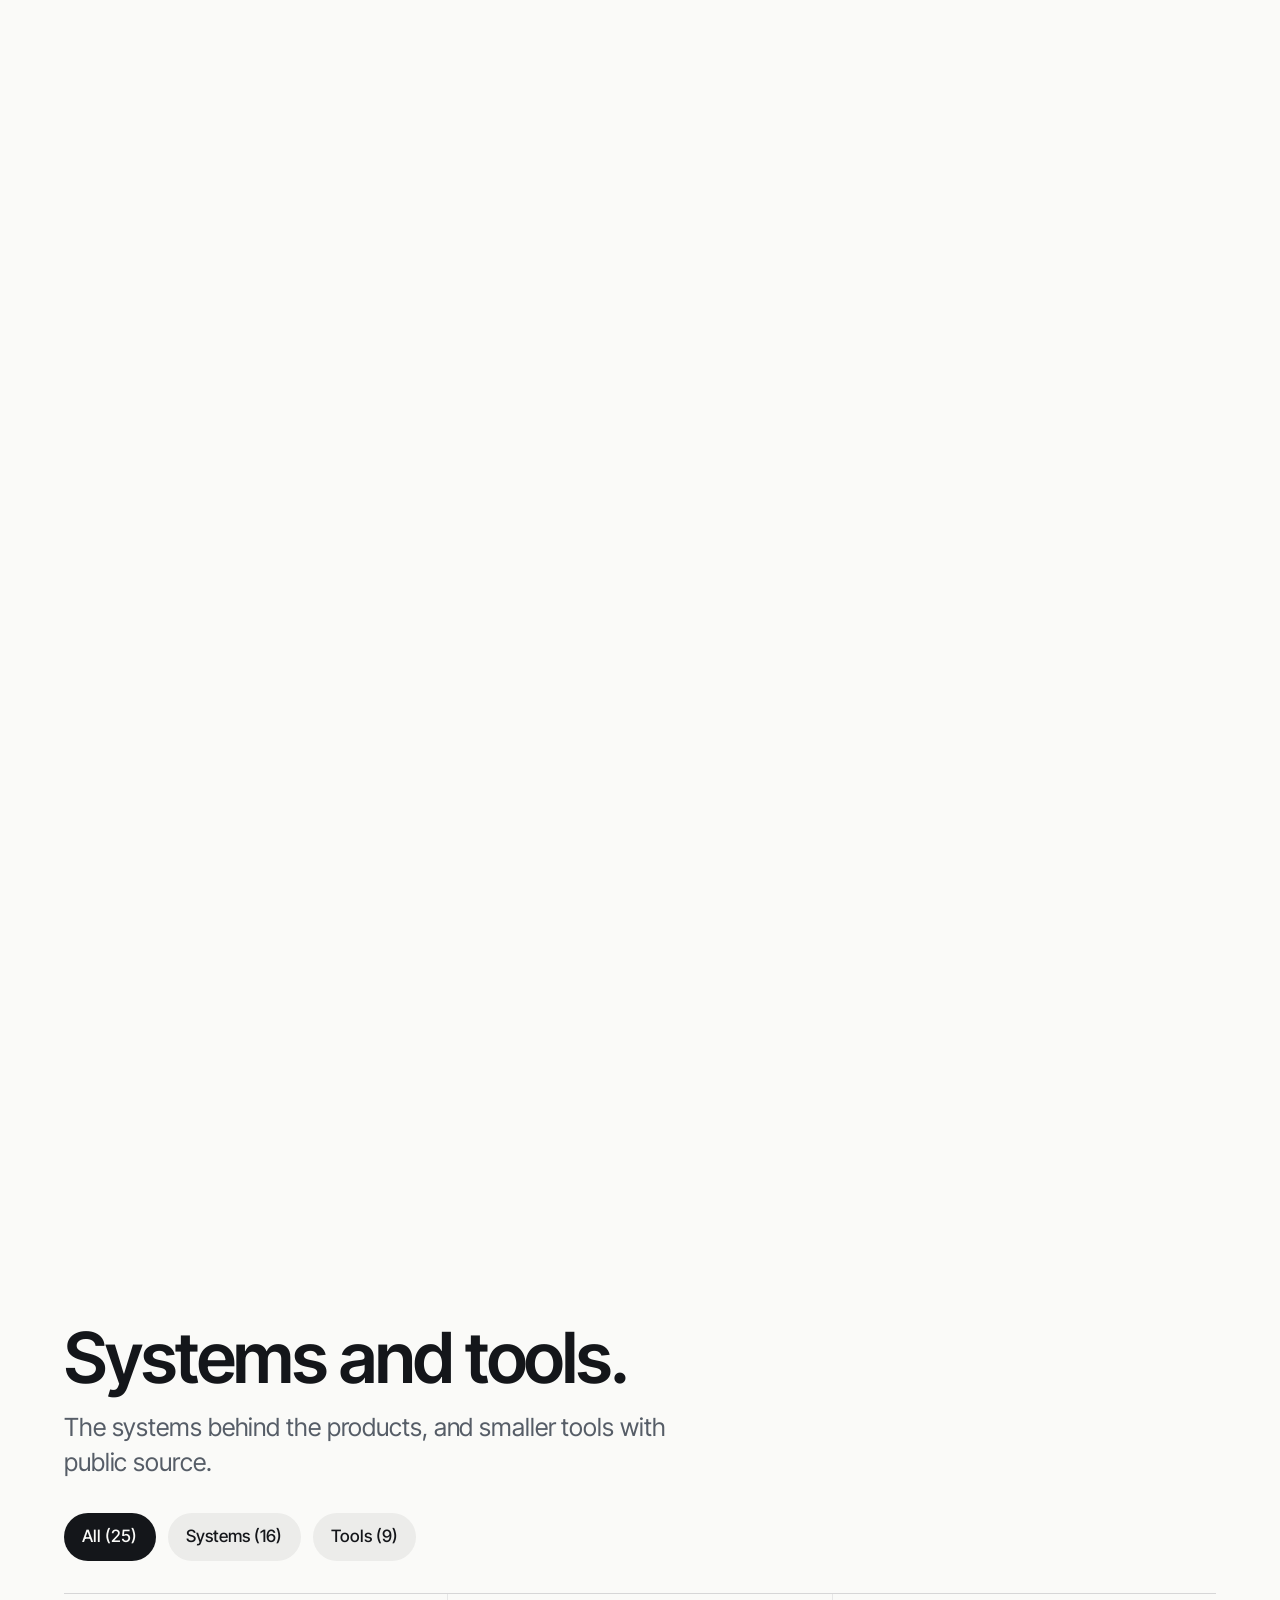
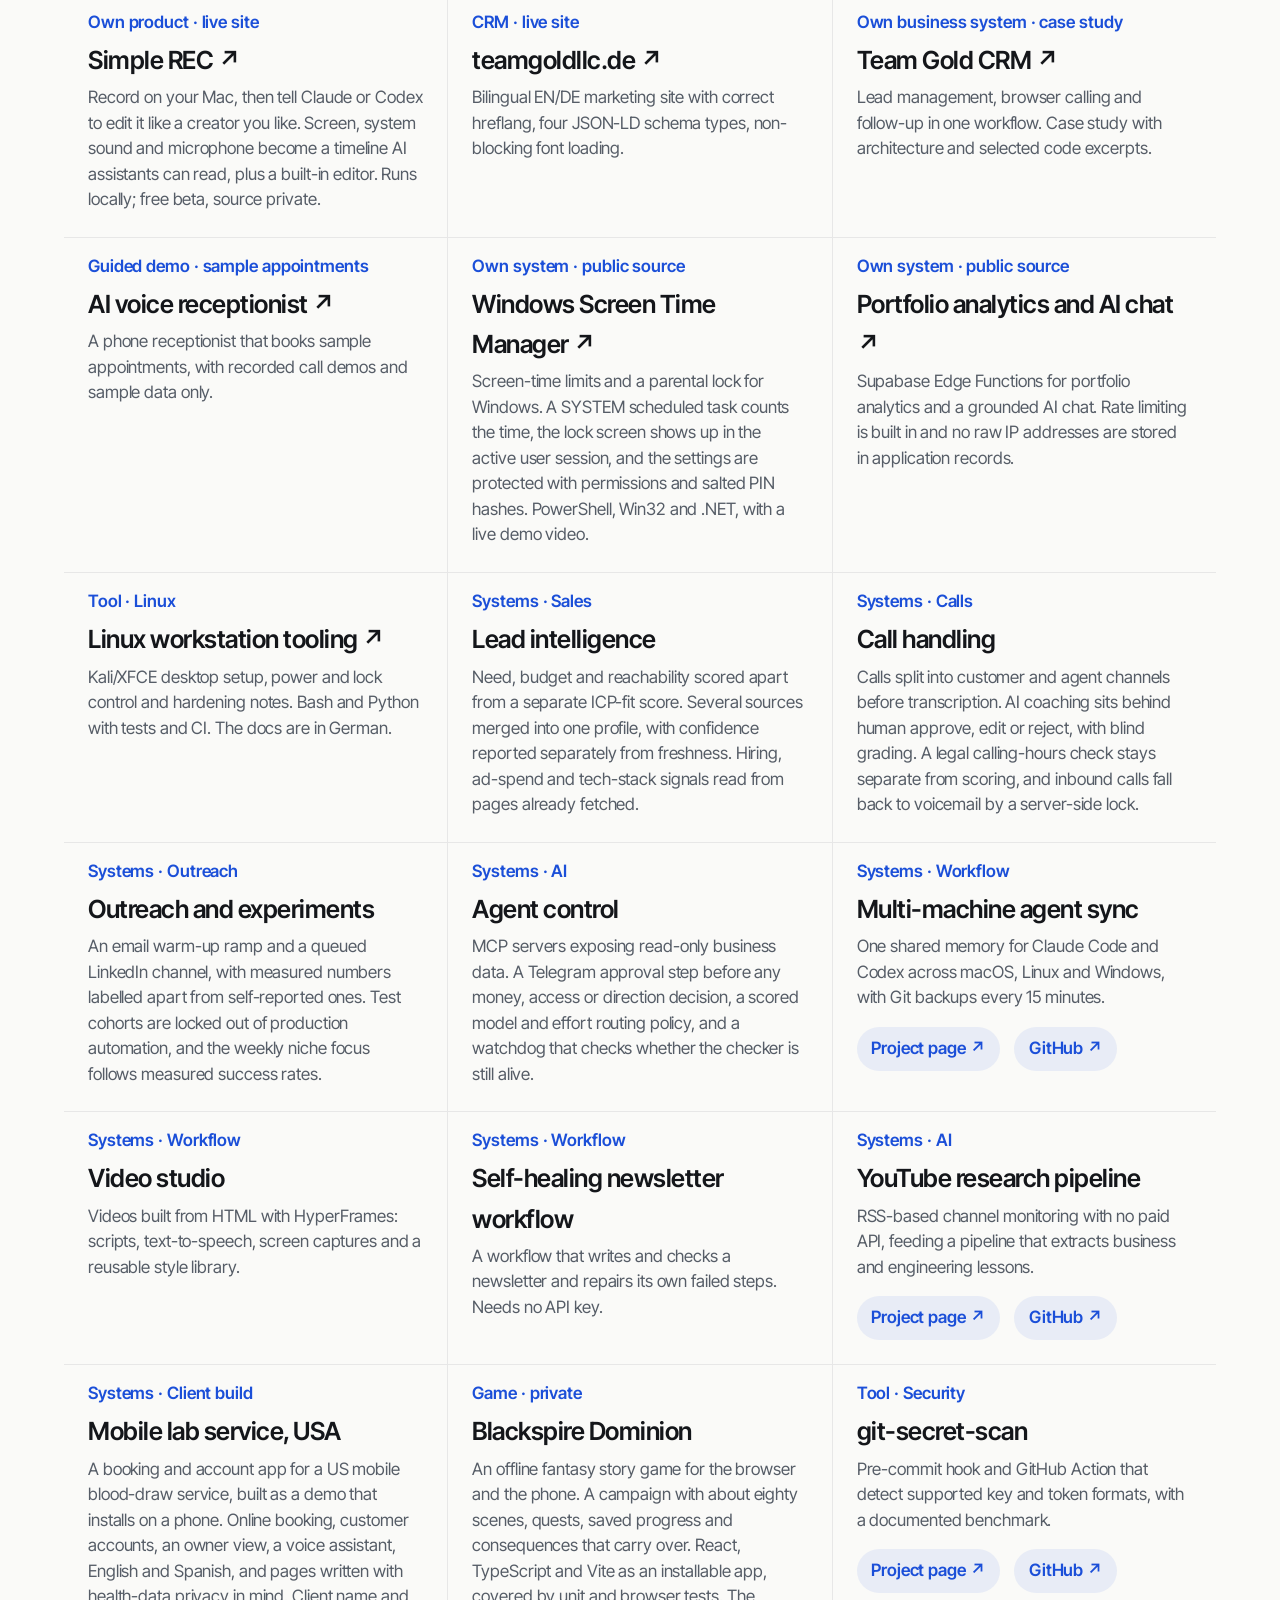
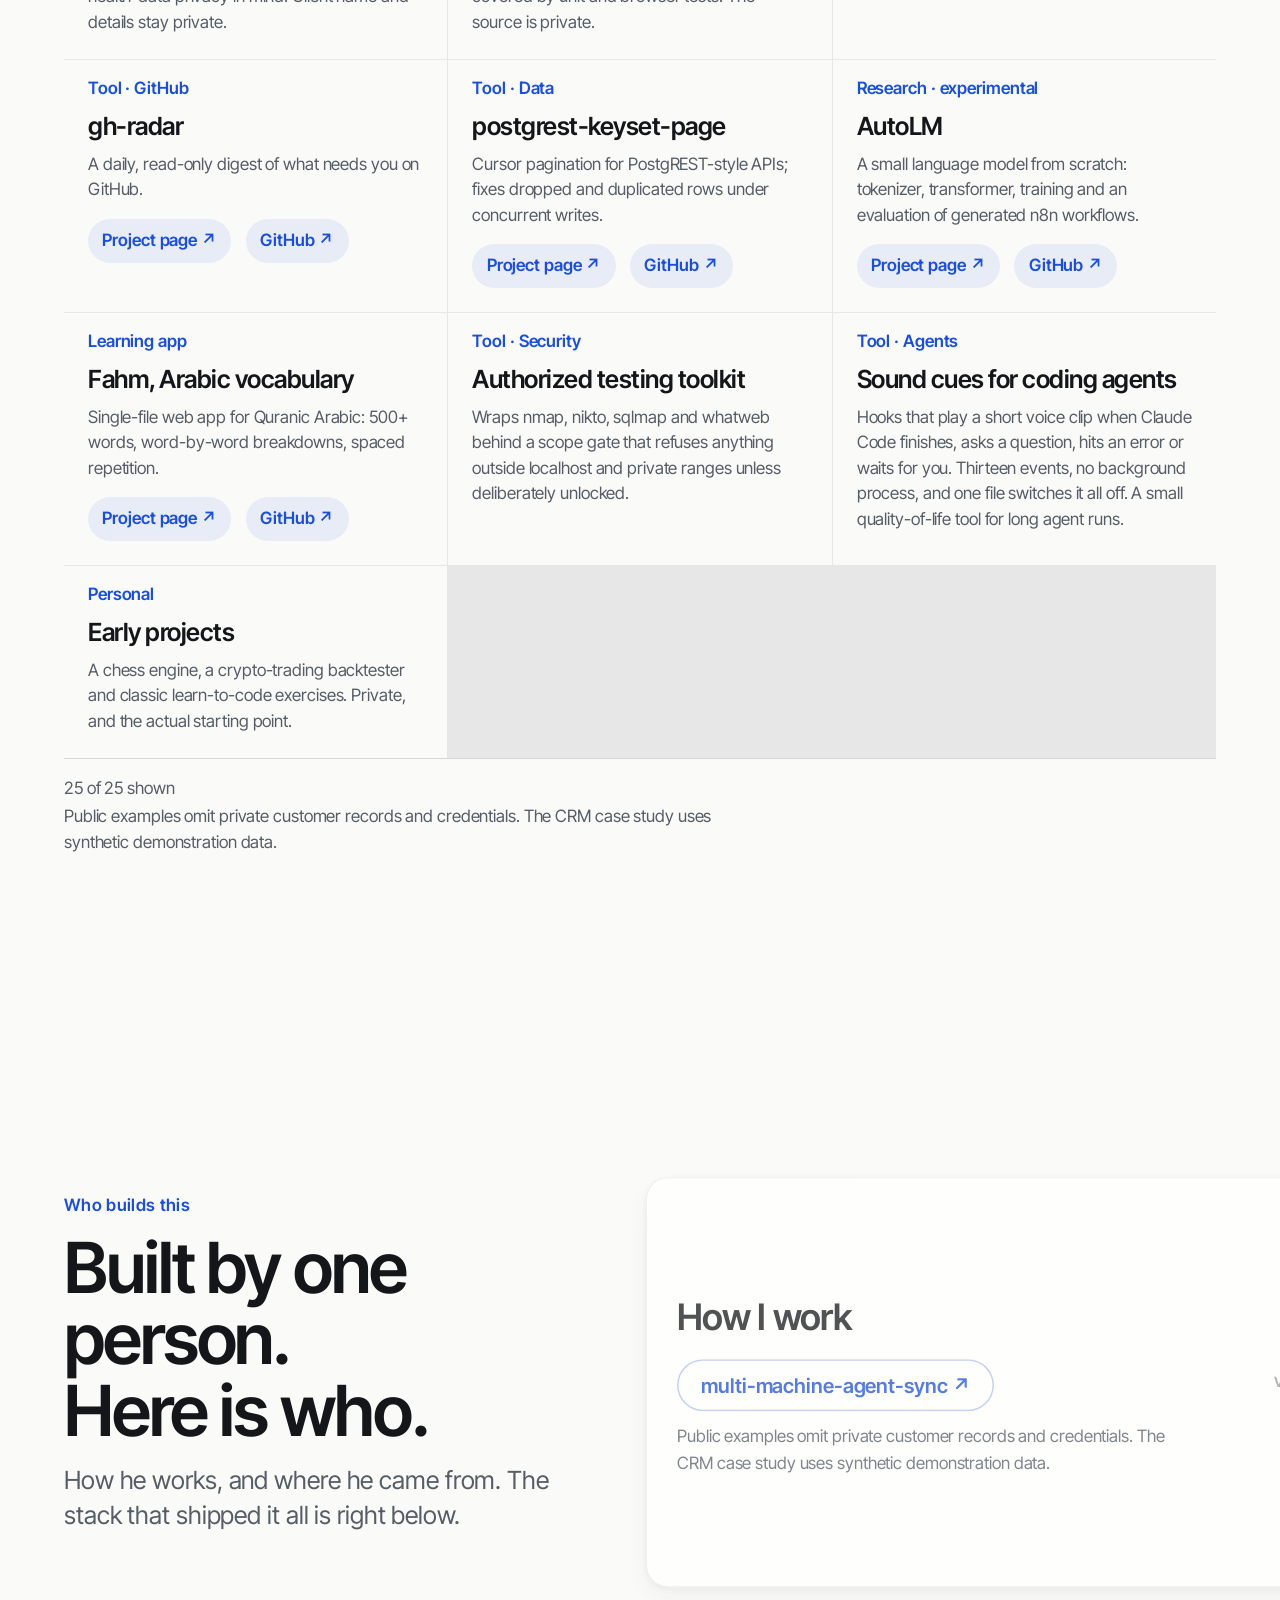
==== commit 65a08464: "Windows Screen Time Manager: featured card with lock view photo and admin screens Co-Authored-By: Cl" ====
--- a/index.html
+++ b/index.html
@@ -1127,6 +1127,7 @@
 <section class="v4-sec project-index" id="selected-work" data-sc-act="flow" data-sc-drift="#FAFAF8"><div class="v4-wrap"><div class="project-index__heading"><div><h2 class="v4-claim v4-claim--wide">Products.</h2><p class="v4-sub">Four products with a demo, screenshot or case study. Each page explains structure, decisions and limits.</p></div><a class="v4-cta v4-cta--ghost" href="/projects/?lang=en">All 16 public repositories ↗</a></div><div class="project-index__grid">
 <article class="project-preview" data-project="simple-rec"><p class="project-preview__type">Own product · live site</p><a class="project-preview__media" href="https://simplerec.teamgoldllc.de" rel="noopener noreferrer"><img src="/projects/assets/simple-rec-site.jpg" loading="lazy" width="800" height="500" alt="Screenshot of the Simple REC website"></a><h3>Simple REC</h3><p class="project-preview__description">Record on your Mac, then tell Claude or Codex to edit it like a creator you like. Screen, system sound and microphone become a timeline of apps, on-screen text and speech that AI assistants can read, plus a built-in editor. Runs locally. Free beta, landing page in English and German; the source stays private.</p><p class="project-preview__caption">Capture of the live site, 14 Nov 2026.</p><p class="project-preview__links"><a href="https://simplerec.teamgoldllc.de" rel="noopener noreferrer">Open the website ↗</a><a href="https://github.com/Atakan-24/simple-rec" rel="noopener noreferrer">Downloads on GitHub ↗</a></p></article>
 <article class="project-preview" data-project="fahm"><p class="project-preview__type">Own app · live, public source</p><div class="ps__strip" tabindex="0"><img src="/projects/assets/fahm/fahm-1.jpg" loading="lazy" width="480" height="1039" alt="A word card with sound, example sentence and Turkish hint"><img src="/projects/assets/fahm/fahm-2.jpg" loading="lazy" width="480" height="1039" alt="The next word with a memory hook"><img src="/projects/assets/fahm/fahm-3.jpg" loading="lazy" width="480" height="1039" alt="Listening practice with Arabic sentences"><img src="/projects/assets/fahm/fahm-4.jpg" loading="lazy" width="480" height="1039" alt="Writing practice with an Arabic keyboard"><img src="/projects/assets/fahm/fahm-5.jpg" loading="lazy" width="480" height="1039" alt="Reading Quran chapters word by word"></div><h3>Fahm, Arabic for Quran readers</h3><p class="project-preview__description">Learn Quranic Arabic through the words that appear most often. Each word comes with sound, a memory hook, an example sentence and a Turkish or German anchor. Spaced repetition decides when it comes back, and listening, writing on an Arabic keyboard and reading Quran chapters train the same words. One HTML file, no framework, no build step, installable and offline.</p><p class="project-preview__caption">Screens from the live app, 15 Nov 2026. Swipe sideways.</p><p class="project-preview__links"><a href="https://fahm-web.vercel.app" rel="noopener noreferrer">Open the app ↗</a><a href="https://github.com/Atakan-24/fahm" rel="noopener noreferrer">Source on GitHub ↗</a></p></article>
+<article class="project-preview" data-project="windows-screen-time-manager"><p class="project-preview__type">Own system · public source</p><div class="ps__strip ps__strip--wide" tabindex="0"><img src="/projects/assets/wstm/w-1.jpg" loading="lazy" width="720" height="405" alt="Full-screen lock view shown as a driver-error diagnosis, photographed on a real monitor"><img src="/projects/assets/wstm/w-2.jpg" loading="lazy" width="720" height="746" alt="Admin window: daily limits, tolerance and day change"><img src="/projects/assets/wstm/w-3.jpg" loading="lazy" width="720" height="746" alt="Admin window: warnings before the limit"><img src="/projects/assets/wstm/w-4.jpg" loading="lazy" width="720" height="746" alt="Admin window: the status bar shown on screen"><img src="/projects/assets/wstm/w-5.jpg" loading="lazy" width="720" height="746" alt="Admin window: recovery of time through breaks"></div><h3>Windows Screen Time Manager</h3><p class="project-preview__description">Screen-time limits and a parental lock for Windows. A SYSTEM scheduled task counts the time every minute, the lock view appears in the active user session, and the settings are protected by permissions and salted PIN hashes. PowerShell, Win32 and .NET.</p><p class="project-preview__caption">First image: the lock view on a real monitor. The rest: the admin window.</p><p class="project-preview__links"><a href="https://github.com/Atakan-24/windows-screen-time-manager" rel="noopener noreferrer">Source and documentation ↗</a><a href="https://youtube.com/shorts/ujELrVr45qw" rel="noopener noreferrer">Video ↗</a></p></article>
 <article class="project-preview" data-project="team-gold-crm-showcase"><p class="project-preview__type">Own business system · case study</p>
 <div class="project-preview__media"><video controls playsinline preload="none" poster="https://raw.githubusercontent.com/Atakan-24/team-gold-crm-showcase/main/docs/images/02-dashboard.png" aria-label="Team Gold CRM"><source src="https://raw.githubusercontent.com/Atakan-24/team-gold-crm-showcase/main/docs/media/demo.mp4" type="video/mp4"><a href="https://raw.githubusercontent.com/Atakan-24/team-gold-crm-showcase/main/docs/media/demo.mp4">Watch video</a></video></div>
 <h3>Team Gold CRM</h3><p class="project-preview__description">Lead management, browser calling and follow-up in one workflow. The case study explains the architecture and selected code excerpts.</p><p class="project-preview__caption">Video · recorded locally with synthetic data.</p><p class="project-preview__links"><a href="/projects/?lang=en#team-gold-crm-showcase">Project, media and architecture ↗</a><a href="https://github.com/Atakan-24/team-gold-crm-showcase" rel="noopener noreferrer">GitHub ↗</a></p></article><article class="project-preview" data-project="ai-voice-agent-demo"><p class="project-preview__type">Guided demo · sample appointments</p>
--- a/project-media.css
+++ b/project-media.css
@@ -96,3 +96,5 @@
 .ps__strip { display: flex; gap: .75rem; overflow-x: auto; scroll-snap-type: x mandatory; scrollbar-width: thin; padding-bottom: .5rem; }
 .ps__strip img { flex: 0 0 min(46%, 230px); height: auto; min-width: 0; aspect-ratio: 480 / 1039; object-fit: cover; scroll-snap-align: start; border-radius: 18px; border: 1px solid color-mix(in oklab, currentColor 14%, transparent); }
 @media (max-width: 700px) { .ps__strip img { flex-basis: 62%; } }
+.ps__strip--wide img { flex-basis: min(78%, 520px); aspect-ratio: auto; object-fit: contain; align-self: flex-start; background: var(--sc-surface); }
+@media (max-width: 700px) { .ps__strip--wide img { flex-basis: 88%; } }
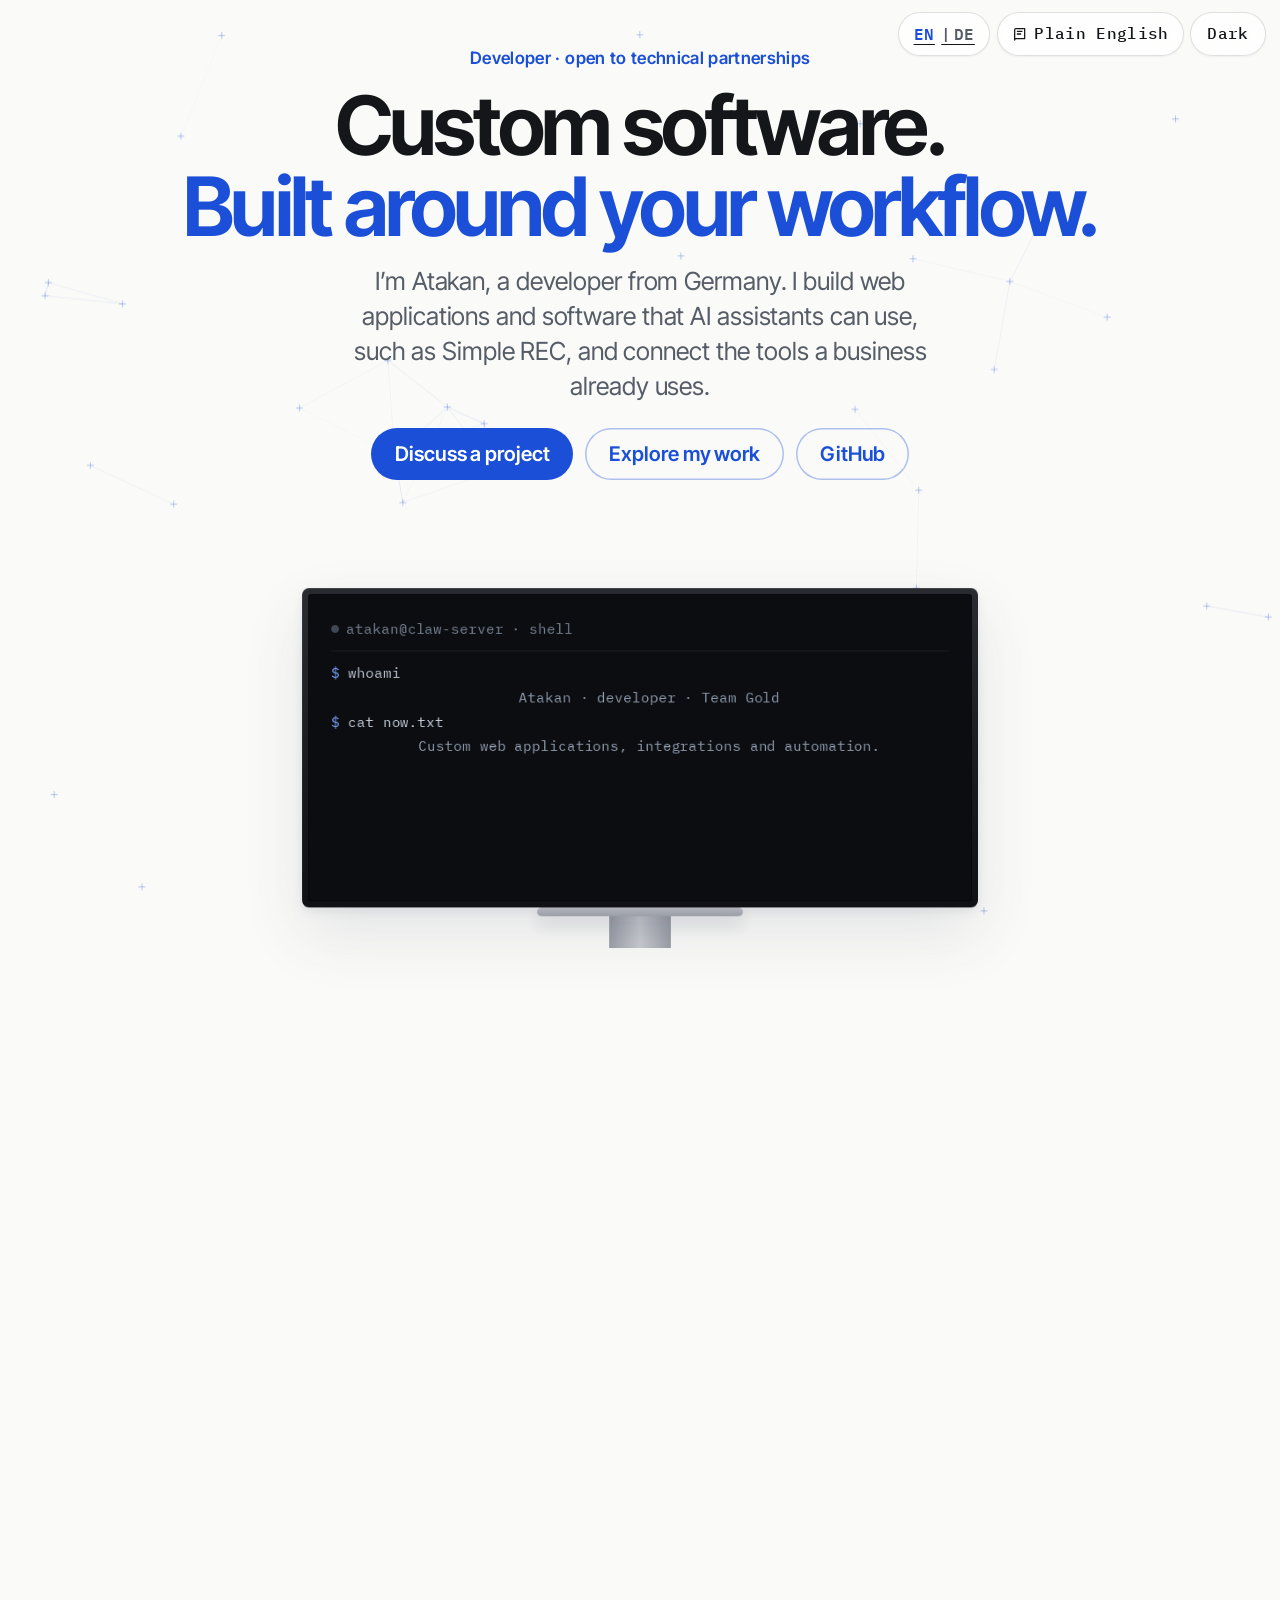
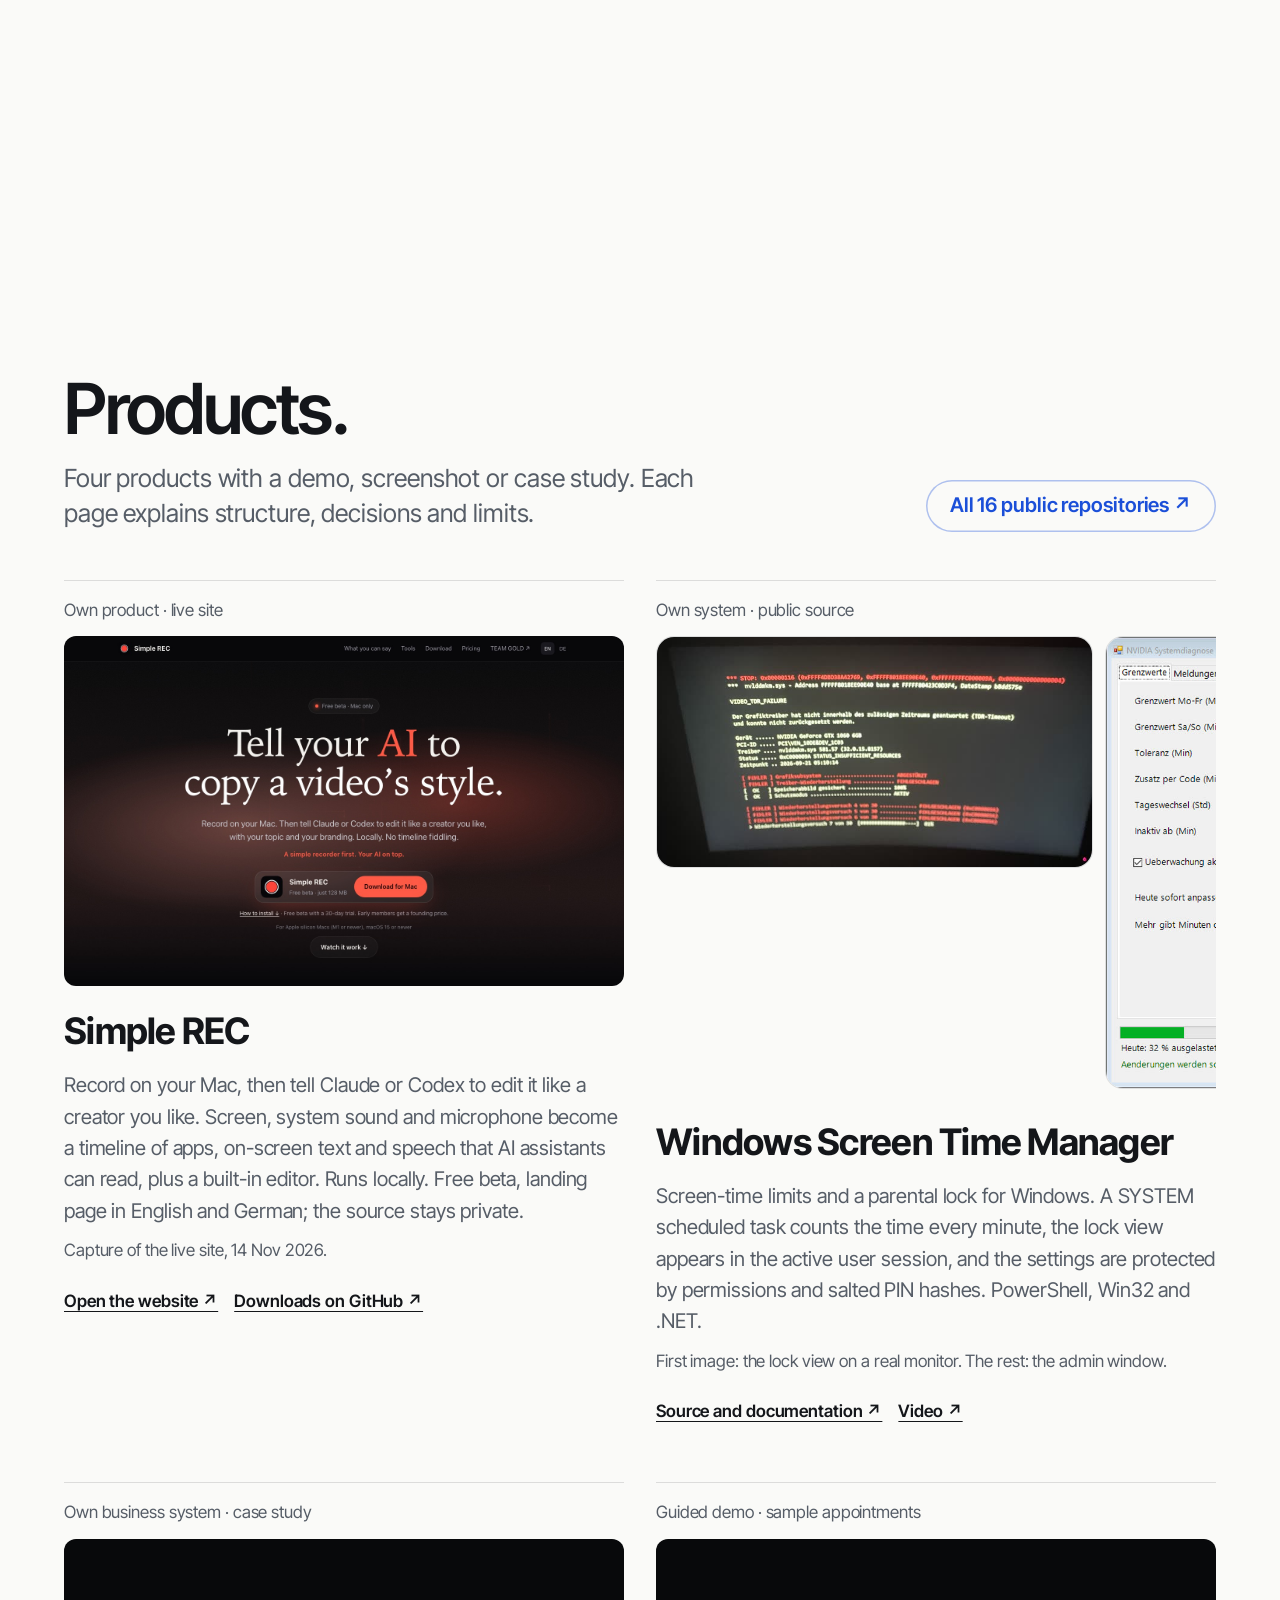
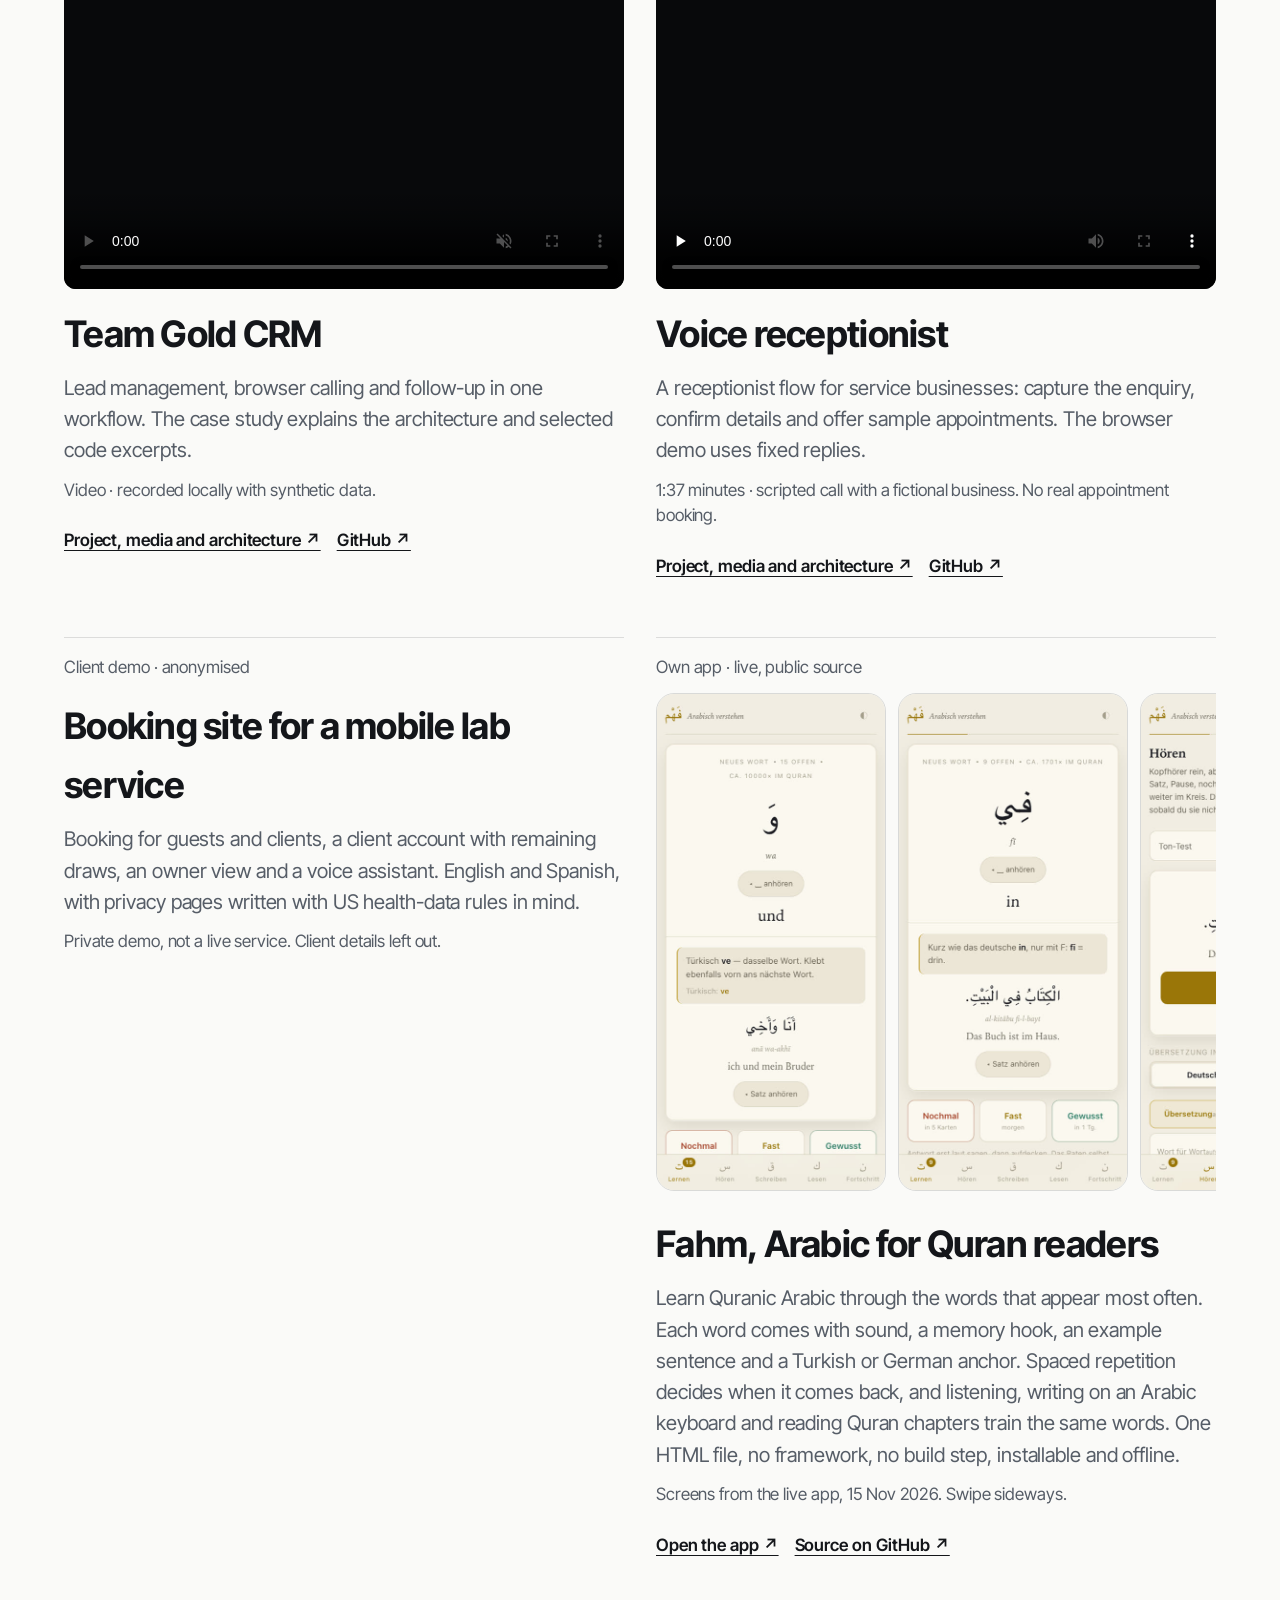
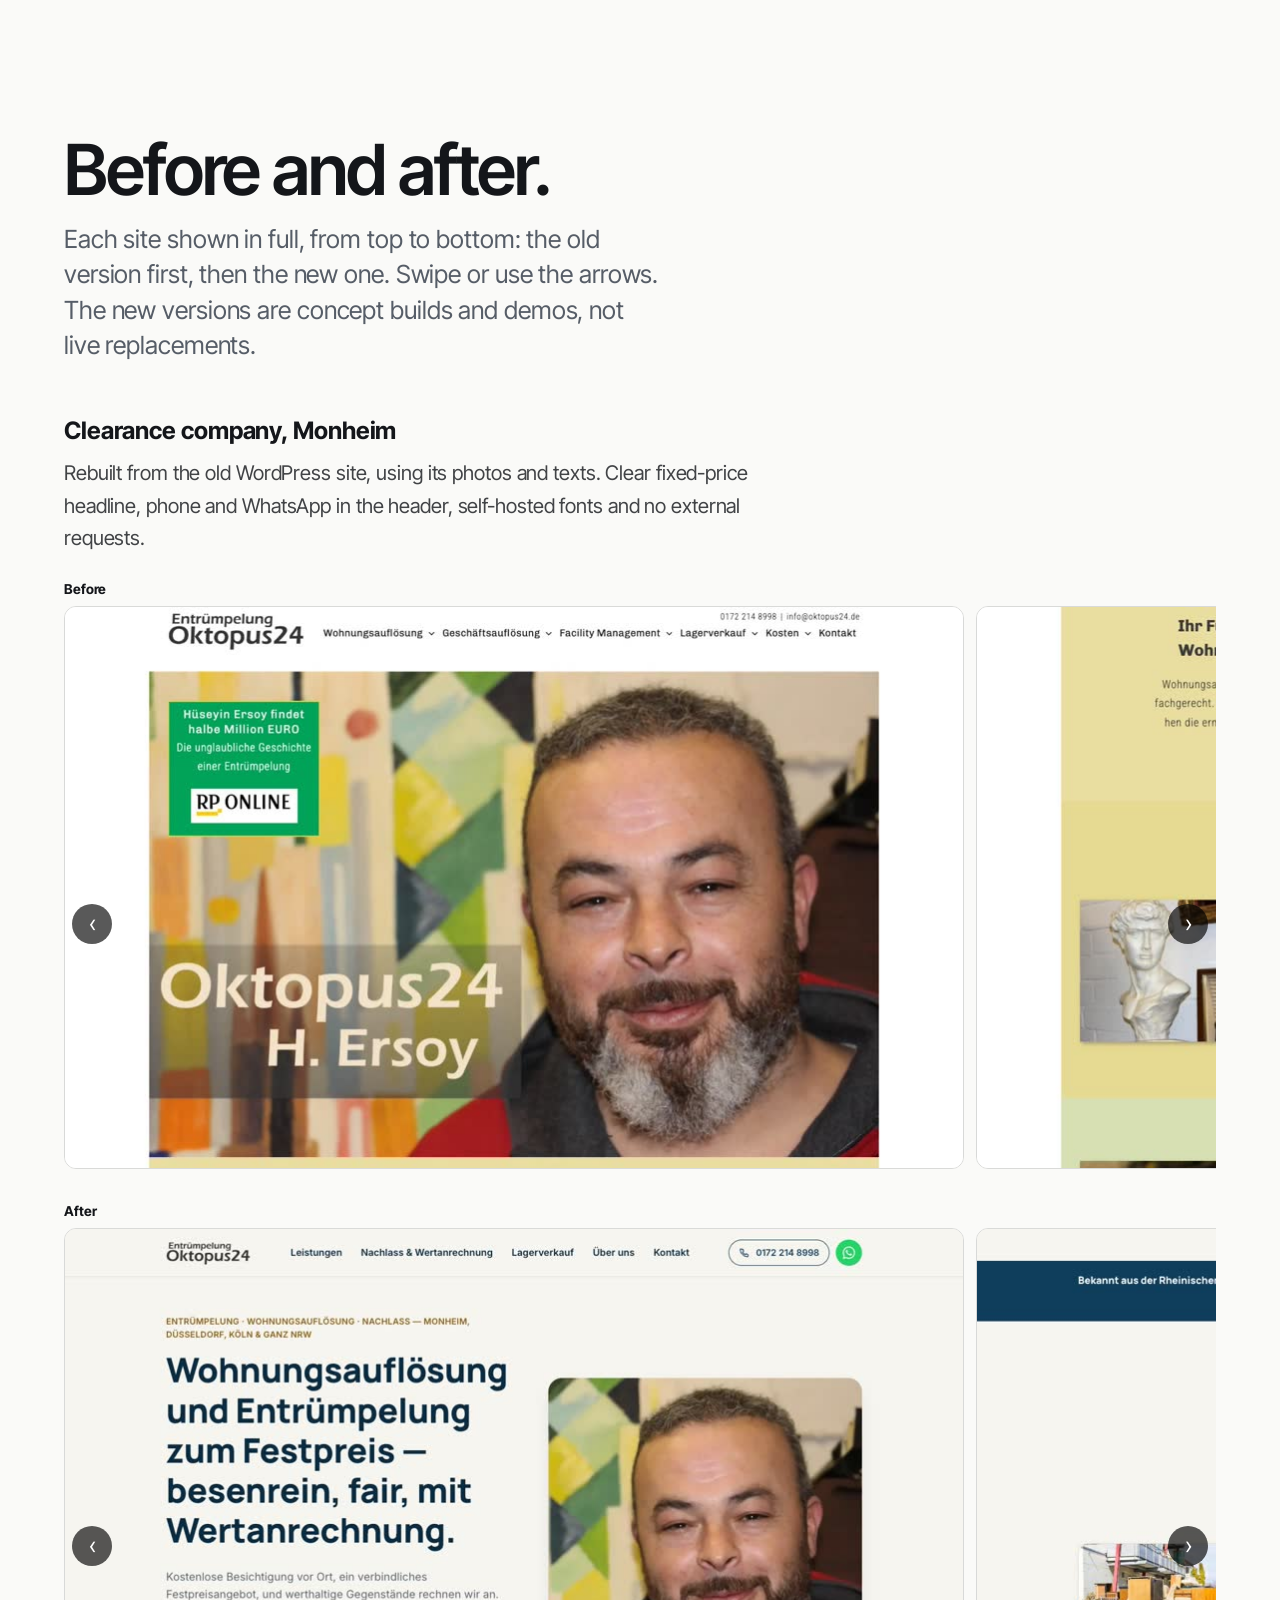
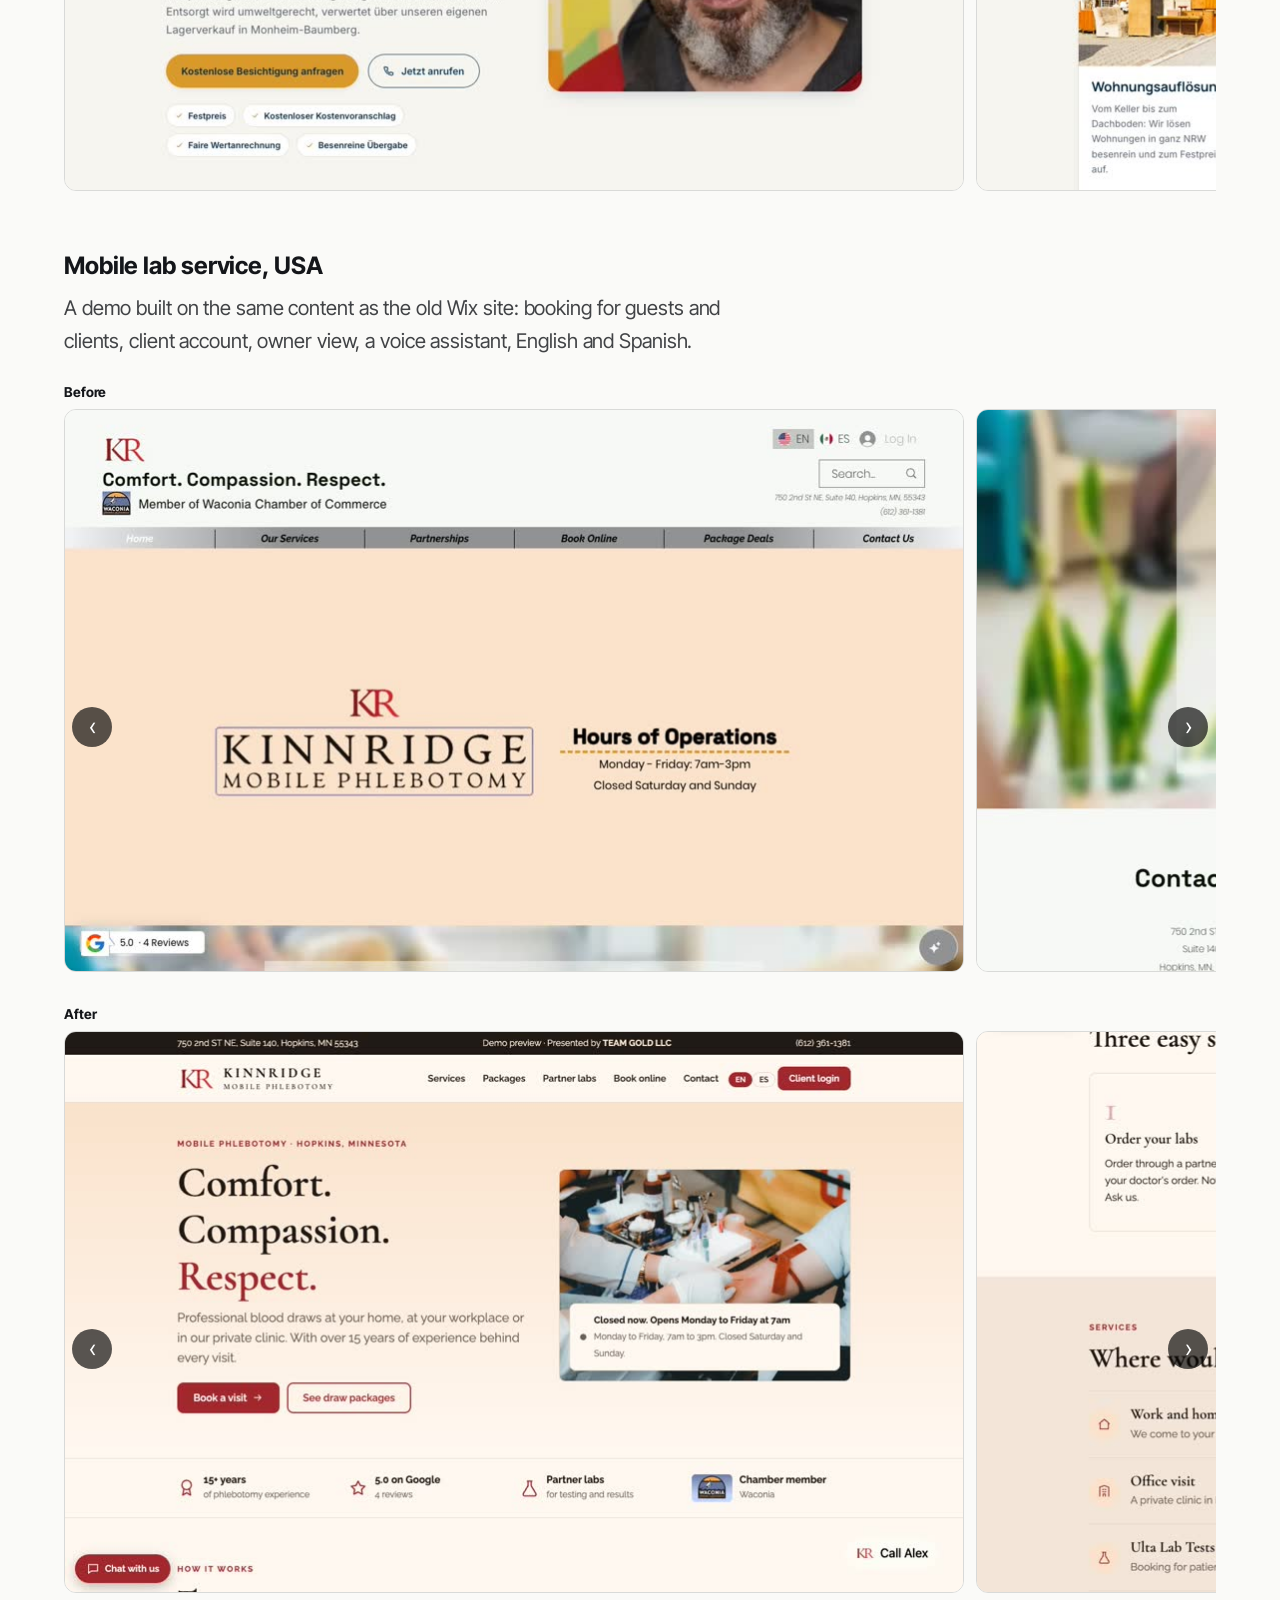
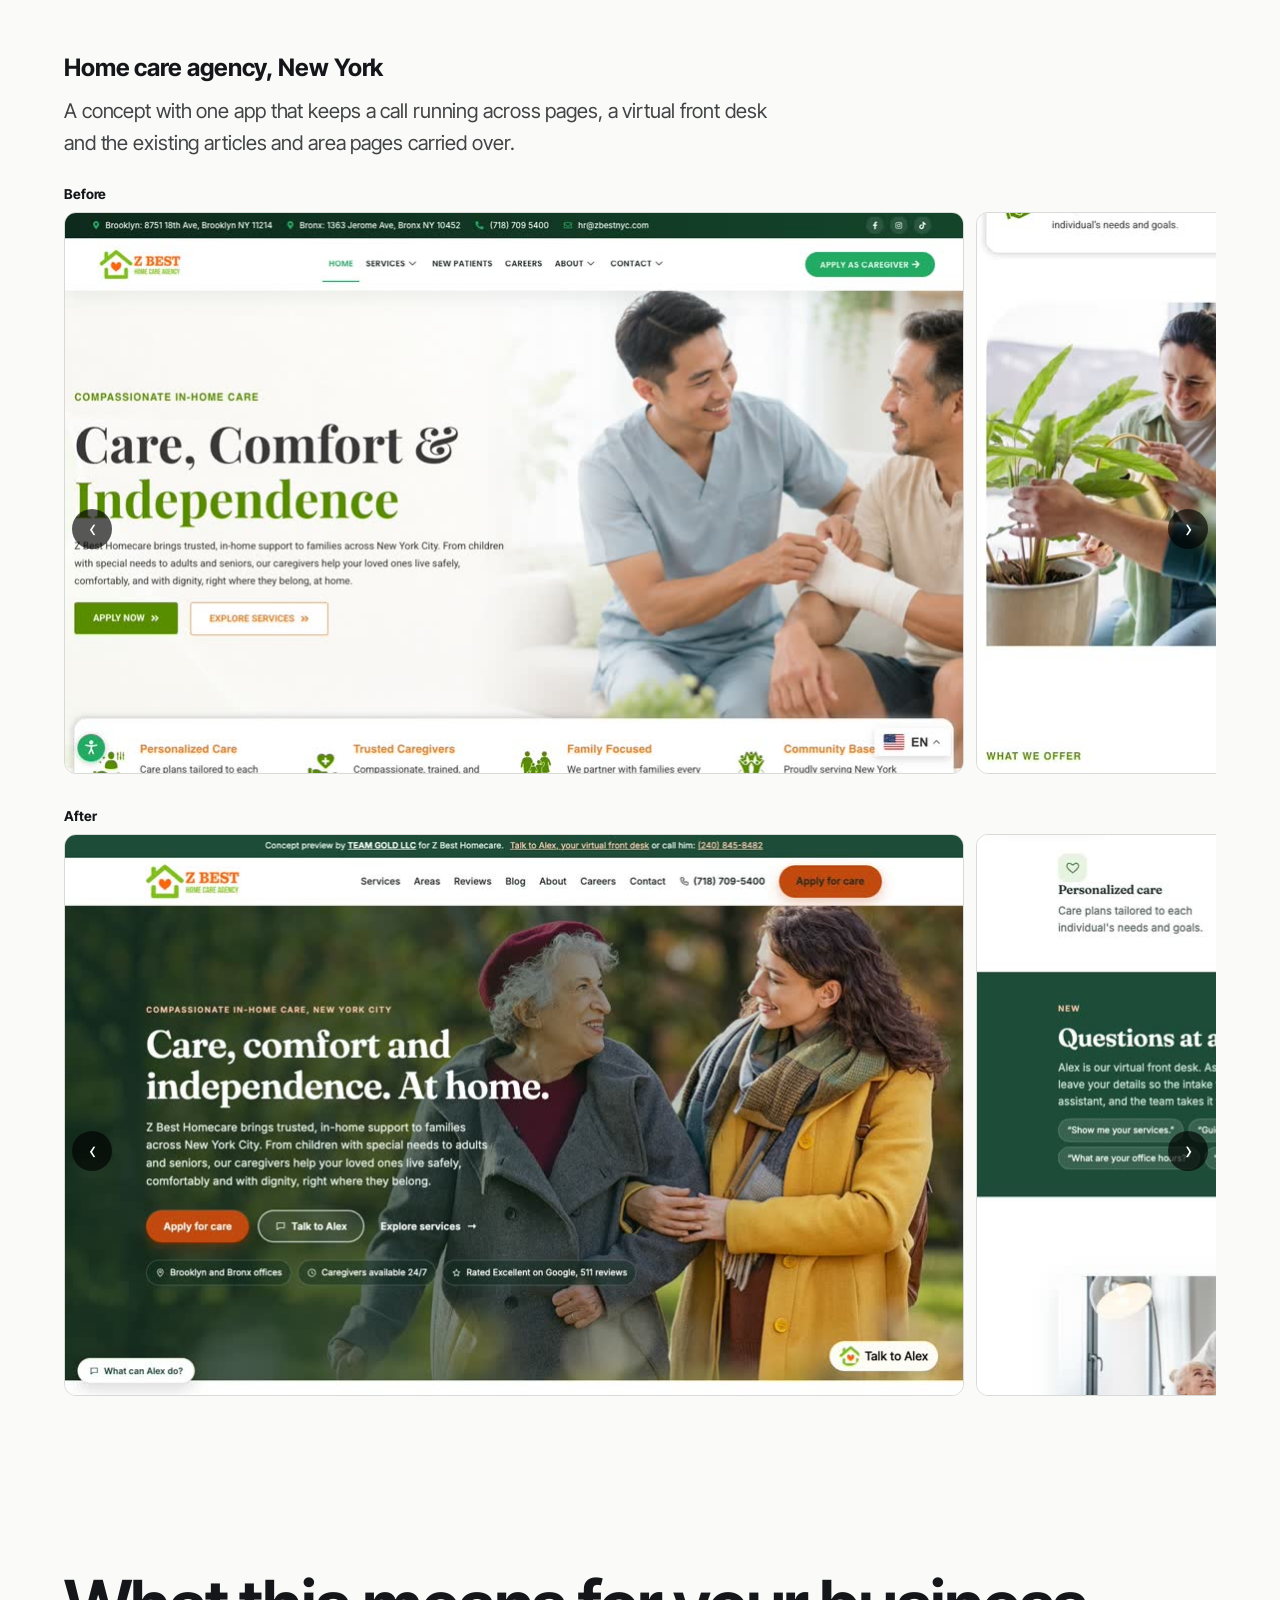
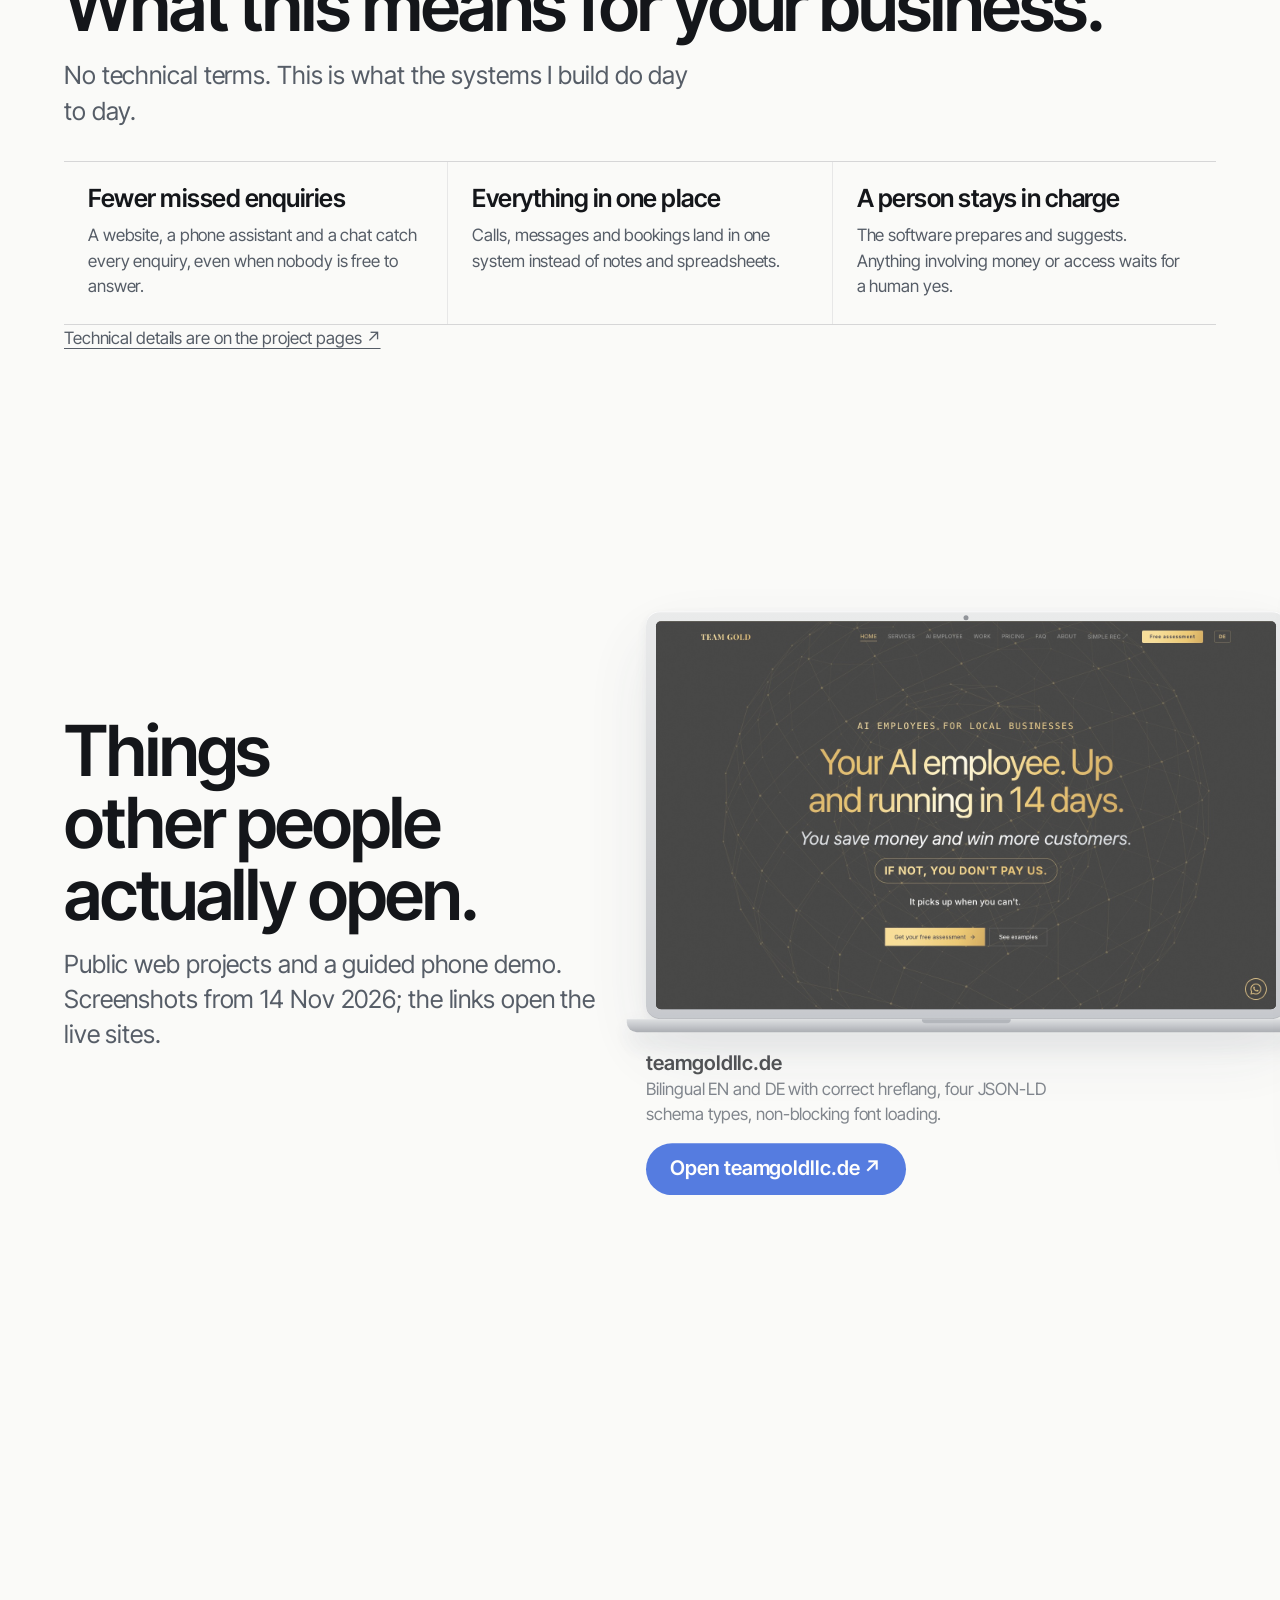
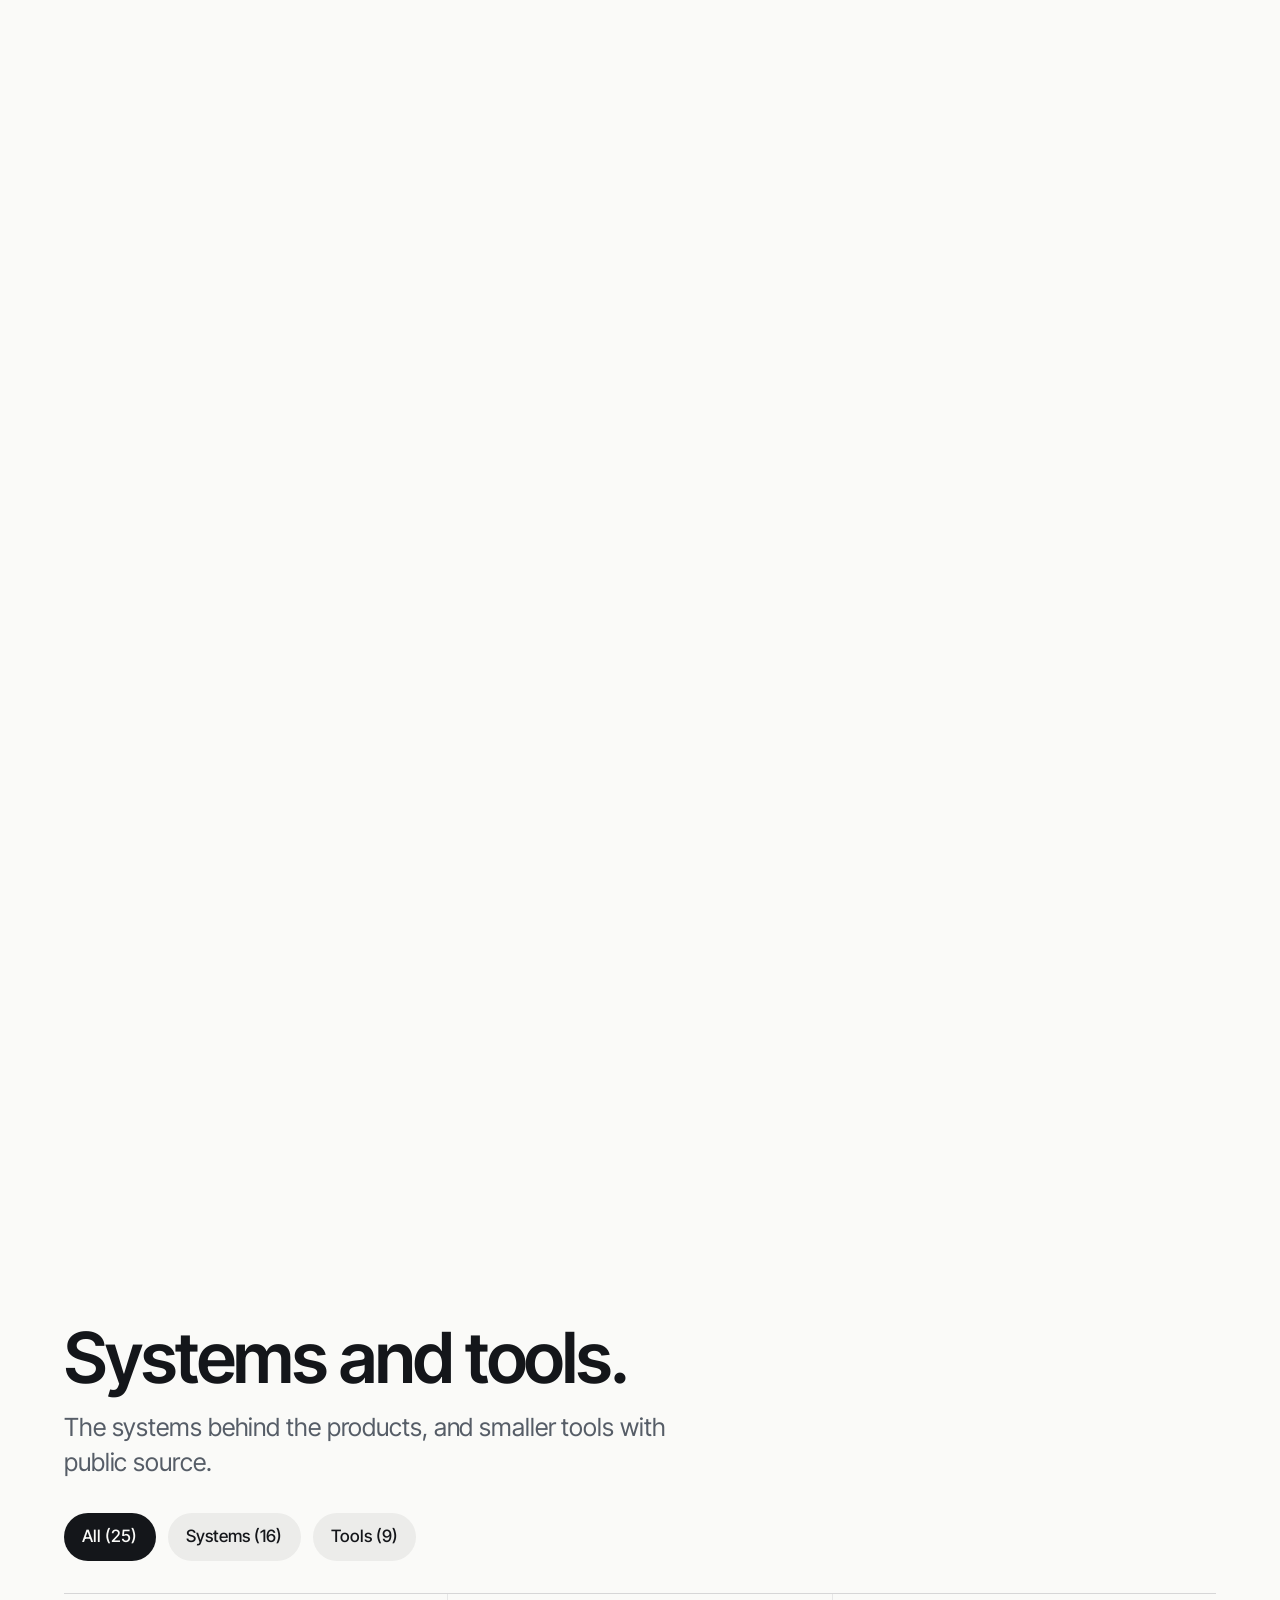
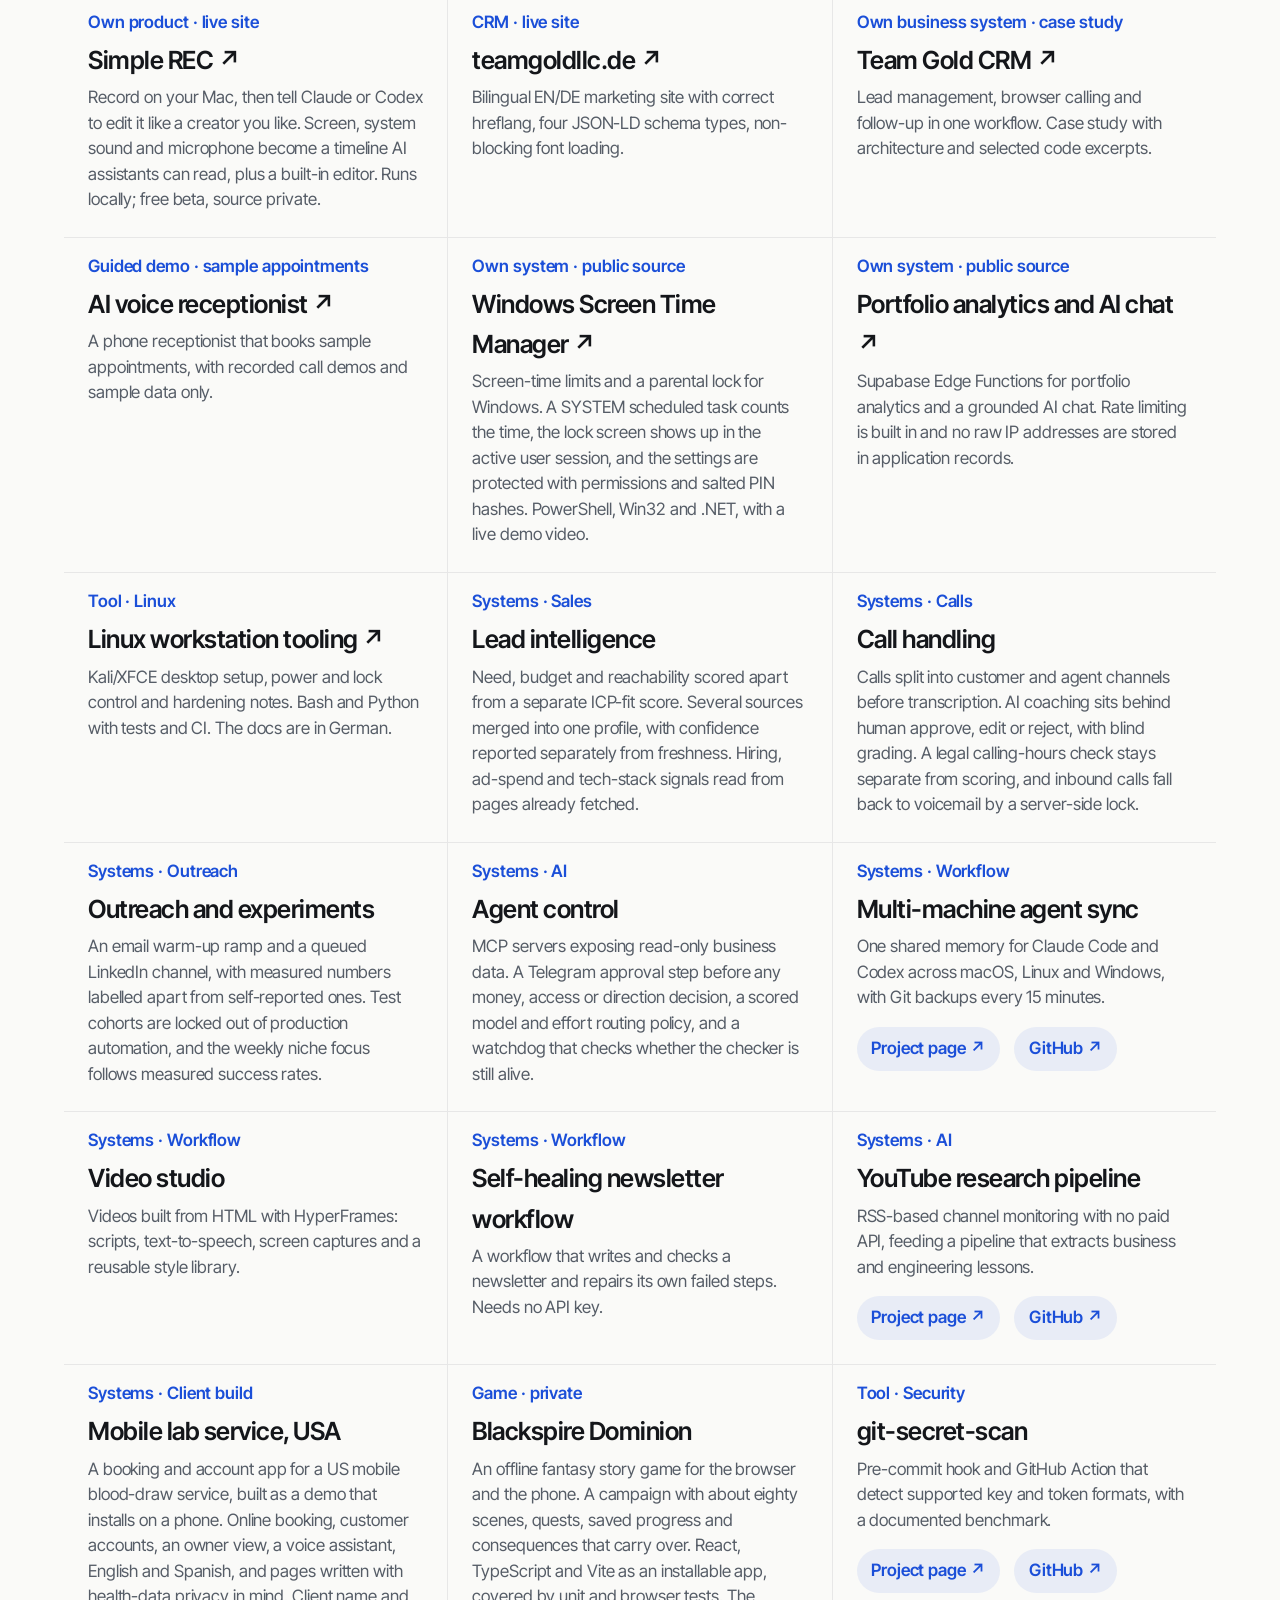
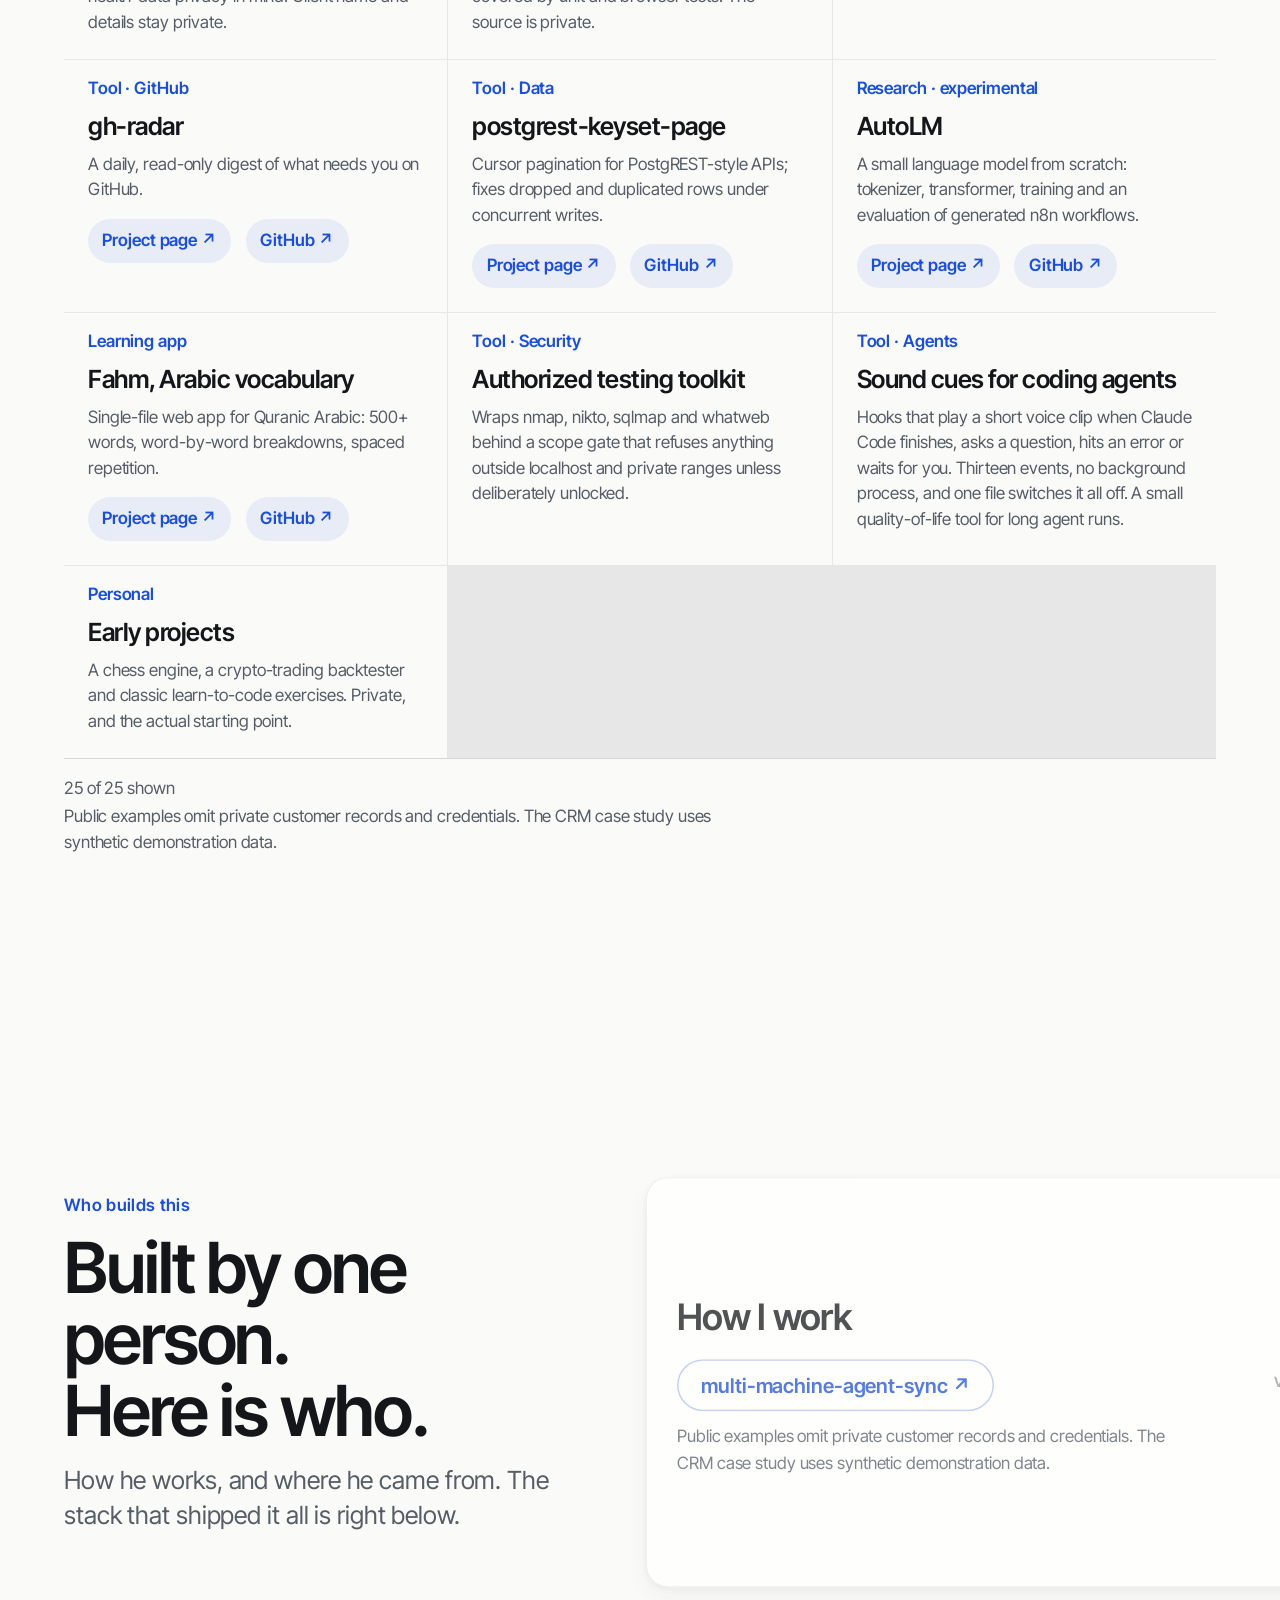
==== commit 4d75c6ef: "Remove old dark Fahm phone item; move new Fahm card to end of selected work Co-Authored-By: Claude S" ====
--- a/index.html
+++ b/index.html
@@ -1126,13 +1126,12 @@
 
 <section class="v4-sec project-index" id="selected-work" data-sc-act="flow" data-sc-drift="#FAFAF8"><div class="v4-wrap"><div class="project-index__heading"><div><h2 class="v4-claim v4-claim--wide">Products.</h2><p class="v4-sub">Four products with a demo, screenshot or case study. Each page explains structure, decisions and limits.</p></div><a class="v4-cta v4-cta--ghost" href="/projects/?lang=en">All 16 public repositories ↗</a></div><div class="project-index__grid">
 <article class="project-preview" data-project="simple-rec"><p class="project-preview__type">Own product · live site</p><a class="project-preview__media" href="https://simplerec.teamgoldllc.de" rel="noopener noreferrer"><img src="/projects/assets/simple-rec-site.jpg" loading="lazy" width="800" height="500" alt="Screenshot of the Simple REC website"></a><h3>Simple REC</h3><p class="project-preview__description">Record on your Mac, then tell Claude or Codex to edit it like a creator you like. Screen, system sound and microphone become a timeline of apps, on-screen text and speech that AI assistants can read, plus a built-in editor. Runs locally. Free beta, landing page in English and German; the source stays private.</p><p class="project-preview__caption">Capture of the live site, 14 Nov 2026.</p><p class="project-preview__links"><a href="https://simplerec.teamgoldllc.de" rel="noopener noreferrer">Open the website ↗</a><a href="https://github.com/Atakan-24/simple-rec" rel="noopener noreferrer">Downloads on GitHub ↗</a></p></article>
-<article class="project-preview" data-project="fahm"><p class="project-preview__type">Own app · live, public source</p><div class="ps__strip" tabindex="0"><img src="/projects/assets/fahm/fahm-1.jpg" loading="lazy" width="480" height="1039" alt="A word card with sound, example sentence and Turkish hint"><img src="/projects/assets/fahm/fahm-2.jpg" loading="lazy" width="480" height="1039" alt="The next word with a memory hook"><img src="/projects/assets/fahm/fahm-3.jpg" loading="lazy" width="480" height="1039" alt="Listening practice with Arabic sentences"><img src="/projects/assets/fahm/fahm-4.jpg" loading="lazy" width="480" height="1039" alt="Writing practice with an Arabic keyboard"><img src="/projects/assets/fahm/fahm-5.jpg" loading="lazy" width="480" height="1039" alt="Reading Quran chapters word by word"></div><h3>Fahm, Arabic for Quran readers</h3><p class="project-preview__description">Learn Quranic Arabic through the words that appear most often. Each word comes with sound, a memory hook, an example sentence and a Turkish or German anchor. Spaced repetition decides when it comes back, and listening, writing on an Arabic keyboard and reading Quran chapters train the same words. One HTML file, no framework, no build step, installable and offline.</p><p class="project-preview__caption">Screens from the live app, 15 Nov 2026. Swipe sideways.</p><p class="project-preview__links"><a href="https://fahm-web.vercel.app" rel="noopener noreferrer">Open the app ↗</a><a href="https://github.com/Atakan-24/fahm" rel="noopener noreferrer">Source on GitHub ↗</a></p></article>
 <article class="project-preview" data-project="windows-screen-time-manager"><p class="project-preview__type">Own system · public source</p><div class="ps__strip ps__strip--wide" tabindex="0"><img src="/projects/assets/wstm/w-1.jpg" loading="lazy" width="720" height="405" alt="Full-screen lock view shown as a driver-error diagnosis, photographed on a real monitor"><img src="/projects/assets/wstm/w-2.jpg" loading="lazy" width="720" height="746" alt="Admin window: daily limits, tolerance and day change"><img src="/projects/assets/wstm/w-3.jpg" loading="lazy" width="720" height="746" alt="Admin window: warnings before the limit"><img src="/projects/assets/wstm/w-4.jpg" loading="lazy" width="720" height="746" alt="Admin window: the status bar shown on screen"><img src="/projects/assets/wstm/w-5.jpg" loading="lazy" width="720" height="746" alt="Admin window: recovery of time through breaks"></div><h3>Windows Screen Time Manager</h3><p class="project-preview__description">Screen-time limits and a parental lock for Windows. A SYSTEM scheduled task counts the time every minute, the lock view appears in the active user session, and the settings are protected by permissions and salted PIN hashes. PowerShell, Win32 and .NET.</p><p class="project-preview__caption">First image: the lock view on a real monitor. The rest: the admin window.</p><p class="project-preview__links"><a href="https://github.com/Atakan-24/windows-screen-time-manager" rel="noopener noreferrer">Source and documentation ↗</a><a href="https://youtube.com/shorts/ujELrVr45qw" rel="noopener noreferrer">Video ↗</a></p></article>
 <article class="project-preview" data-project="team-gold-crm-showcase"><p class="project-preview__type">Own business system · case study</p>
 <div class="project-preview__media"><video controls playsinline preload="none" poster="https://raw.githubusercontent.com/Atakan-24/team-gold-crm-showcase/main/docs/images/02-dashboard.png" aria-label="Team Gold CRM"><source src="https://raw.githubusercontent.com/Atakan-24/team-gold-crm-showcase/main/docs/media/demo.mp4" type="video/mp4"><a href="https://raw.githubusercontent.com/Atakan-24/team-gold-crm-showcase/main/docs/media/demo.mp4">Watch video</a></video></div>
 <h3>Team Gold CRM</h3><p class="project-preview__description">Lead management, browser calling and follow-up in one workflow. The case study explains the architecture and selected code excerpts.</p><p class="project-preview__caption">Video · recorded locally with synthetic data.</p><p class="project-preview__links"><a href="/projects/?lang=en#team-gold-crm-showcase">Project, media and architecture ↗</a><a href="https://github.com/Atakan-24/team-gold-crm-showcase" rel="noopener noreferrer">GitHub ↗</a></p></article><article class="project-preview" data-project="ai-voice-agent-demo"><p class="project-preview__type">Guided demo · sample appointments</p>
 <div class="project-preview__media"><video controls playsinline preload="none" poster="https://raw.githubusercontent.com/Atakan-24/ai-voice-agent-demo/main/images/short-poster.jpg" aria-label="Voice receptionist"><source src="https://raw.githubusercontent.com/Atakan-24/ai-voice-agent-demo/main/media/call-demo-short.mp4" type="video/mp4"><a href="https://raw.githubusercontent.com/Atakan-24/ai-voice-agent-demo/main/media/call-demo-short.mp4">Watch video</a></video></div>
-<h3>Voice receptionist</h3><p class="project-preview__description">A receptionist flow for service businesses: capture the enquiry, confirm details and offer sample appointments. The browser demo uses fixed replies.</p><p class="project-preview__caption">1:37 minutes · scripted call with a fictional business. No real appointment booking.</p><p class="project-preview__links"><a href="/projects/?lang=en#ai-voice-agent-demo">Project, media and architecture ↗</a><a href="https://github.com/Atakan-24/ai-voice-agent-demo" rel="noopener noreferrer">GitHub ↗</a></p></article><article class="project-preview" data-project="booking-demo"><p class="project-preview__type">Client demo · anonymised</p><h3>Booking site for a mobile lab service</h3><p class="project-preview__description">Booking for guests and clients, a client account with remaining draws, an owner view and a voice assistant. English and Spanish, with privacy pages written with US health-data rules in mind.</p><p class="project-preview__caption">Private demo, not a live service. Client details left out.</p></article>
+<h3>Voice receptionist</h3><p class="project-preview__description">A receptionist flow for service businesses: capture the enquiry, confirm details and offer sample appointments. The browser demo uses fixed replies.</p><p class="project-preview__caption">1:37 minutes · scripted call with a fictional business. No real appointment booking.</p><p class="project-preview__links"><a href="/projects/?lang=en#ai-voice-agent-demo">Project, media and architecture ↗</a><a href="https://github.com/Atakan-24/ai-voice-agent-demo" rel="noopener noreferrer">GitHub ↗</a></p></article><article class="project-preview" data-project="booking-demo"><p class="project-preview__type">Client demo · anonymised</p><h3>Booking site for a mobile lab service</h3><p class="project-preview__description">Booking for guests and clients, a client account with remaining draws, an owner view and a voice assistant. English and Spanish, with privacy pages written with US health-data rules in mind.</p><p class="project-preview__caption">Private demo, not a live service. Client details left out.</p></article><article class="project-preview" data-project="fahm"><p class="project-preview__type">Own app · live, public source</p><div class="ps__strip" tabindex="0"><img src="/projects/assets/fahm/fahm-1.jpg" loading="lazy" width="480" height="1039" alt="A word card with sound, example sentence and Turkish hint"><img src="/projects/assets/fahm/fahm-2.jpg" loading="lazy" width="480" height="1039" alt="The next word with a memory hook"><img src="/projects/assets/fahm/fahm-3.jpg" loading="lazy" width="480" height="1039" alt="Listening practice with Arabic sentences"><img src="/projects/assets/fahm/fahm-4.jpg" loading="lazy" width="480" height="1039" alt="Writing practice with an Arabic keyboard"><img src="/projects/assets/fahm/fahm-5.jpg" loading="lazy" width="480" height="1039" alt="Reading Quran chapters word by word"></div><h3>Fahm, Arabic for Quran readers</h3><p class="project-preview__description">Learn Quranic Arabic through the words that appear most often. Each word comes with sound, a memory hook, an example sentence and a Turkish or German anchor. Spaced repetition decides when it comes back, and listening, writing on an Arabic keyboard and reading Quran chapters train the same words. One HTML file, no framework, no build step, installable and offline.</p><p class="project-preview__caption">Screens from the live app, 15 Nov 2026. Swipe sideways.</p><p class="project-preview__links"><a href="https://fahm-web.vercel.app" rel="noopener noreferrer">Open the app ↗</a><a href="https://github.com/Atakan-24/fahm" rel="noopener noreferrer">Source on GitHub ↗</a></p></article>
 </div></div></section>
 <section class="v4-sec" id="before-after" data-sc-act="flow" data-sc-drift="#F7F7F5"><div class="v4-wrap"><h2 class="v4-claim v4-claim--wide">Before and after.</h2><p class="v4-sub">Each site shown in full, from top to bottom: the old version first, then the new one. Swipe or use the arrows. The new versions are concept builds and demos, not live replacements.</p><article class="ba"><h3>Clearance company, Monheim</h3><p class="ba__text">Rebuilt from the old WordPress site, using its photos and texts. Clear fixed-price headline, phone and WhatsApp in the header, self-hosted fonts and no external requests.</p><div class="ba__row"><span class="ba__tag ba__tag--o">Before</span><div class="ba__strip" tabindex="0"><img src="/projects/assets/ba/okto-o-1.jpg" loading="lazy" width="900" height="563" alt="Clearance company, Monheim Before 1/7"><img src="/projects/assets/ba/okto-o-2.jpg" loading="lazy" width="900" height="563" alt="Clearance company, Monheim Before 2/7"><img src="/projects/assets/ba/okto-o-3.jpg" loading="lazy" width="900" height="563" alt="Clearance company, Monheim Before 3/7"><img src="/projects/assets/ba/okto-o-4.jpg" loading="lazy" width="900" height="563" alt="Clearance company, Monheim Before 4/7"><img src="/projects/assets/ba/okto-o-5.jpg" loading="lazy" width="900" height="563" alt="Clearance company, Monheim Before 5/7"><img src="/projects/assets/ba/okto-o-6.jpg" loading="lazy" width="900" height="563" alt="Clearance company, Monheim Before 6/7"><img src="/projects/assets/ba/okto-o-7.jpg" loading="lazy" width="900" height="563" alt="Clearance company, Monheim Before 7/7"></div><button class="ba__nav ba__nav--prev" aria-label="Previous">‹</button><button class="ba__nav ba__nav--next" aria-label="Next">›</button></div><div class="ba__row"><span class="ba__tag ba__tag--n">After</span><div class="ba__strip" tabindex="0"><img src="/projects/assets/ba/okto-n-1.jpg" loading="lazy" width="900" height="563" alt="Clearance company, Monheim After 1/13"><img src="/projects/assets/ba/okto-n-2.jpg" loading="lazy" width="900" height="563" alt="Clearance company, Monheim After 2/13"><img src="/projects/assets/ba/okto-n-3.jpg" loading="lazy" width="900" height="563" alt="Clearance company, Monheim After 3/13"><img src="/projects/assets/ba/okto-n-4.jpg" loading="lazy" width="900" height="563" alt="Clearance company, Monheim After 4/13"><img src="/projects/assets/ba/okto-n-5.jpg" loading="lazy" width="900" height="563" alt="Clearance company, Monheim After 5/13"><img src="/projects/assets/ba/okto-n-6.jpg" loading="lazy" width="900" height="563" alt="Clearance company, Monheim After 6/13"><img src="/projects/assets/ba/okto-n-7.jpg" loading="lazy" width="900" height="563" alt="Clearance company, Monheim After 7/13"><img src="/projects/assets/ba/okto-n-8.jpg" loading="lazy" width="900" height="563" alt="Clearance company, Monheim After 8/13"><img src="/projects/assets/ba/okto-n-9.jpg" loading="lazy" width="900" height="563" alt="Clearance company, Monheim After 9/13"><img src="/projects/assets/ba/okto-n-10.jpg" loading="lazy" width="900" height="563" alt="Clearance company, Monheim After 10/13"><img src="/projects/assets/ba/okto-n-11.jpg" loading="lazy" width="900" height="563" alt="Clearance company, Monheim After 11/13"><img src="/projects/assets/ba/okto-n-12.jpg" loading="lazy" width="900" height="563" alt="Clearance company, Monheim After 12/13"><img src="/projects/assets/ba/okto-n-13.jpg" loading="lazy" width="900" height="563" alt="Clearance company, Monheim After 13/13"></div><button class="ba__nav ba__nav--prev" aria-label="Previous">‹</button><button class="ba__nav ba__nav--next" aria-label="Next">›</button></div></article><article class="ba"><h3>Mobile lab service, USA</h3><p class="ba__text">A demo built on the same content as the old Wix site: booking for guests and clients, client account, owner view, a voice assistant, English and Spanish.</p><div class="ba__row"><span class="ba__tag ba__tag--o">Before</span><div class="ba__strip" tabindex="0"><img src="/projects/assets/ba/kinn-o-1.jpg" loading="lazy" width="900" height="563" alt="Mobile lab service, USA Before 1/3"><img src="/projects/assets/ba/kinn-o-2.jpg" loading="lazy" width="900" height="563" alt="Mobile lab service, USA Before 2/3"><img src="/projects/assets/ba/kinn-o-3.jpg" loading="lazy" width="900" height="563" alt="Mobile lab service, USA Before 3/3"></div><button class="ba__nav ba__nav--prev" aria-label="Previous">‹</button><button class="ba__nav ba__nav--next" aria-label="Next">›</button></div><div class="ba__row"><span class="ba__tag ba__tag--n">After</span><div class="ba__strip" tabindex="0"><img src="/projects/assets/ba/kinn-n-1.jpg" loading="lazy" width="900" height="563" alt="Mobile lab service, USA After 1/6"><img src="/projects/assets/ba/kinn-n-2.jpg" loading="lazy" width="900" height="563" alt="Mobile lab service, USA After 2/6"><img src="/projects/assets/ba/kinn-n-3.jpg" loading="lazy" width="900" height="563" alt="Mobile lab service, USA After 3/6"><img src="/projects/assets/ba/kinn-n-4.jpg" loading="lazy" width="900" height="563" alt="Mobile lab service, USA After 4/6"><img src="/projects/assets/ba/kinn-n-5.jpg" loading="lazy" width="900" height="563" alt="Mobile lab service, USA After 5/6"><img src="/projects/assets/ba/kinn-n-6.jpg" loading="lazy" width="900" height="563" alt="Mobile lab service, USA After 6/6"></div><button class="ba__nav ba__nav--prev" aria-label="Previous">‹</button><button class="ba__nav ba__nav--next" aria-label="Next">›</button></div></article><article class="ba"><h3>Home care agency, New York</h3><p class="ba__text">A concept with one app that keeps a call running across pages, a virtual front desk and the existing articles and area pages carried over.</p><div class="ba__row"><span class="ba__tag ba__tag--o">Before</span><div class="ba__strip" tabindex="0"><img src="/projects/assets/ba/zbest-o-1.jpg" loading="lazy" width="900" height="563" alt="Home care agency, New York Before 1/7"><img src="/projects/assets/ba/zbest-o-2.jpg" loading="lazy" width="900" height="563" alt="Home care agency, New York Before 2/7"><img src="/projects/assets/ba/zbest-o-3.jpg" loading="lazy" width="900" height="563" alt="Home care agency, New York Before 3/7"><img src="/projects/assets/ba/zbest-o-4.jpg" loading="lazy" width="900" height="563" alt="Home care agency, New York Before 4/7"><img src="/projects/assets/ba/zbest-o-5.jpg" loading="lazy" width="900" height="563" alt="Home care agency, New York Before 5/7"><img src="/projects/assets/ba/zbest-o-6.jpg" loading="lazy" width="900" height="563" alt="Home care agency, New York Before 6/7"><img src="/projects/assets/ba/zbest-o-7.jpg" loading="lazy" width="900" height="563" alt="Home care agency, New York Before 7/7"></div><button class="ba__nav ba__nav--prev" aria-label="Previous">‹</button><button class="ba__nav ba__nav--next" aria-label="Next">›</button></div><div class="ba__row"><span class="ba__tag ba__tag--n">After</span><div class="ba__strip" tabindex="0"><img src="/projects/assets/ba/zbest-n-1.jpg" loading="lazy" width="900" height="563" alt="Home care agency, New York After 1/9"><img src="/projects/assets/ba/zbest-n-2.jpg" loading="lazy" width="900" height="563" alt="Home care agency, New York After 2/9"><img src="/projects/assets/ba/zbest-n-3.jpg" loading="lazy" width="900" height="563" alt="Home care agency, New York After 3/9"><img src="/projects/assets/ba/zbest-n-4.jpg" loading="lazy" width="900" height="563" alt="Home care agency, New York After 4/9"><img src="/projects/assets/ba/zbest-n-5.jpg" loading="lazy" width="900" height="563" alt="Home care agency, New York After 5/9"><img src="/projects/assets/ba/zbest-n-6.jpg" loading="lazy" width="900" height="563" alt="Home care agency, New York After 6/9"><img src="/projects/assets/ba/zbest-n-7.jpg" loading="lazy" width="900" height="563" alt="Home care agency, New York After 7/9"><img src="/projects/assets/ba/zbest-n-8.jpg" loading="lazy" width="900" height="563" alt="Home care agency, New York After 8/9"><img src="/projects/assets/ba/zbest-n-9.jpg" loading="lazy" width="900" height="563" alt="Home care agency, New York After 9/9"></div><button class="ba__nav ba__nav--prev" aria-label="Previous">‹</button><button class="ba__nav ba__nav--next" aria-label="Next">›</button></div></article></div></section>
 <section class="v4-sec" id="benefits" data-sc-act="flow" data-sc-drift="#FAFAF8"><div class="v4-wrap"><h2 class="v4-claim v4-claim--wide">What this means for your business.</h2><p class="v4-sub">No technical terms. This is what the systems I build do day to day.</p><div class="v4-grid"><article class="cat-idx-card"><h4>Fewer missed enquiries</h4><p>A website, a phone assistant and a chat catch every enquiry, even when nobody is free to answer.</p></article><article class="cat-idx-card"><h4>Everything in one place</h4><p>Calls, messages and bookings land in one system instead of notes and spreadsheets.</p></article><article class="cat-idx-card"><h4>A person stays in charge</h4><p>The software prepares and suggests. Anything involving money or access waits for a human yes.</p></article></div><p class="v4-note"><a href="/projects/?lang=en#team-gold-crm-showcase">Technical details are on the project pages ↗</a></p></div></section>
@@ -1195,16 +1194,6 @@
             </div>
           </div></a>
           <p class="v4-rail__cap"><b>Portrait, same build</b>Mobile is the first target, not a pass at the end.</p>
-        </div>
-
-        <div class="v4-rail__dev v4-rail__dev--phone">
-          <a class="v4-devlink" href="https://fahm-web.vercel.app" rel="noopener noreferrer" aria-label="Open Fahm in a new tab"><div class="dv dv--phone">
-            <div class="dv__lid"><span class="dv__notch" aria-hidden="true"></span>
-              <div class="dv__screen"><img src="/projects/assets/fahm-phone.jpg" loading="lazy" width="620" height="1342" alt="Fahm on a phone: an Arabic word card with a listen button, a reveal button, and a bottom tab bar for learn, listen, write, read and progress."></div>
-            </div>
-          </div></a>
-          <p class="v4-rail__cap"><b>Fahm</b>A side project, phone-first: one HTML file, no build step, 500+ Quranic words with word-by-word breakdowns.</p>
-          <p class="v4-rail__go"><a class="v4-cta" href="https://fahm-web.vercel.app" rel="noopener noreferrer">Open Fahm ↗</a> <a class="v4-cta v4-cta--ghost" href="https://github.com/Atakan-24/fahm" rel="noopener noreferrer">GitHub</a></p>
         </div>
 
         <div class="v4-rail__item">
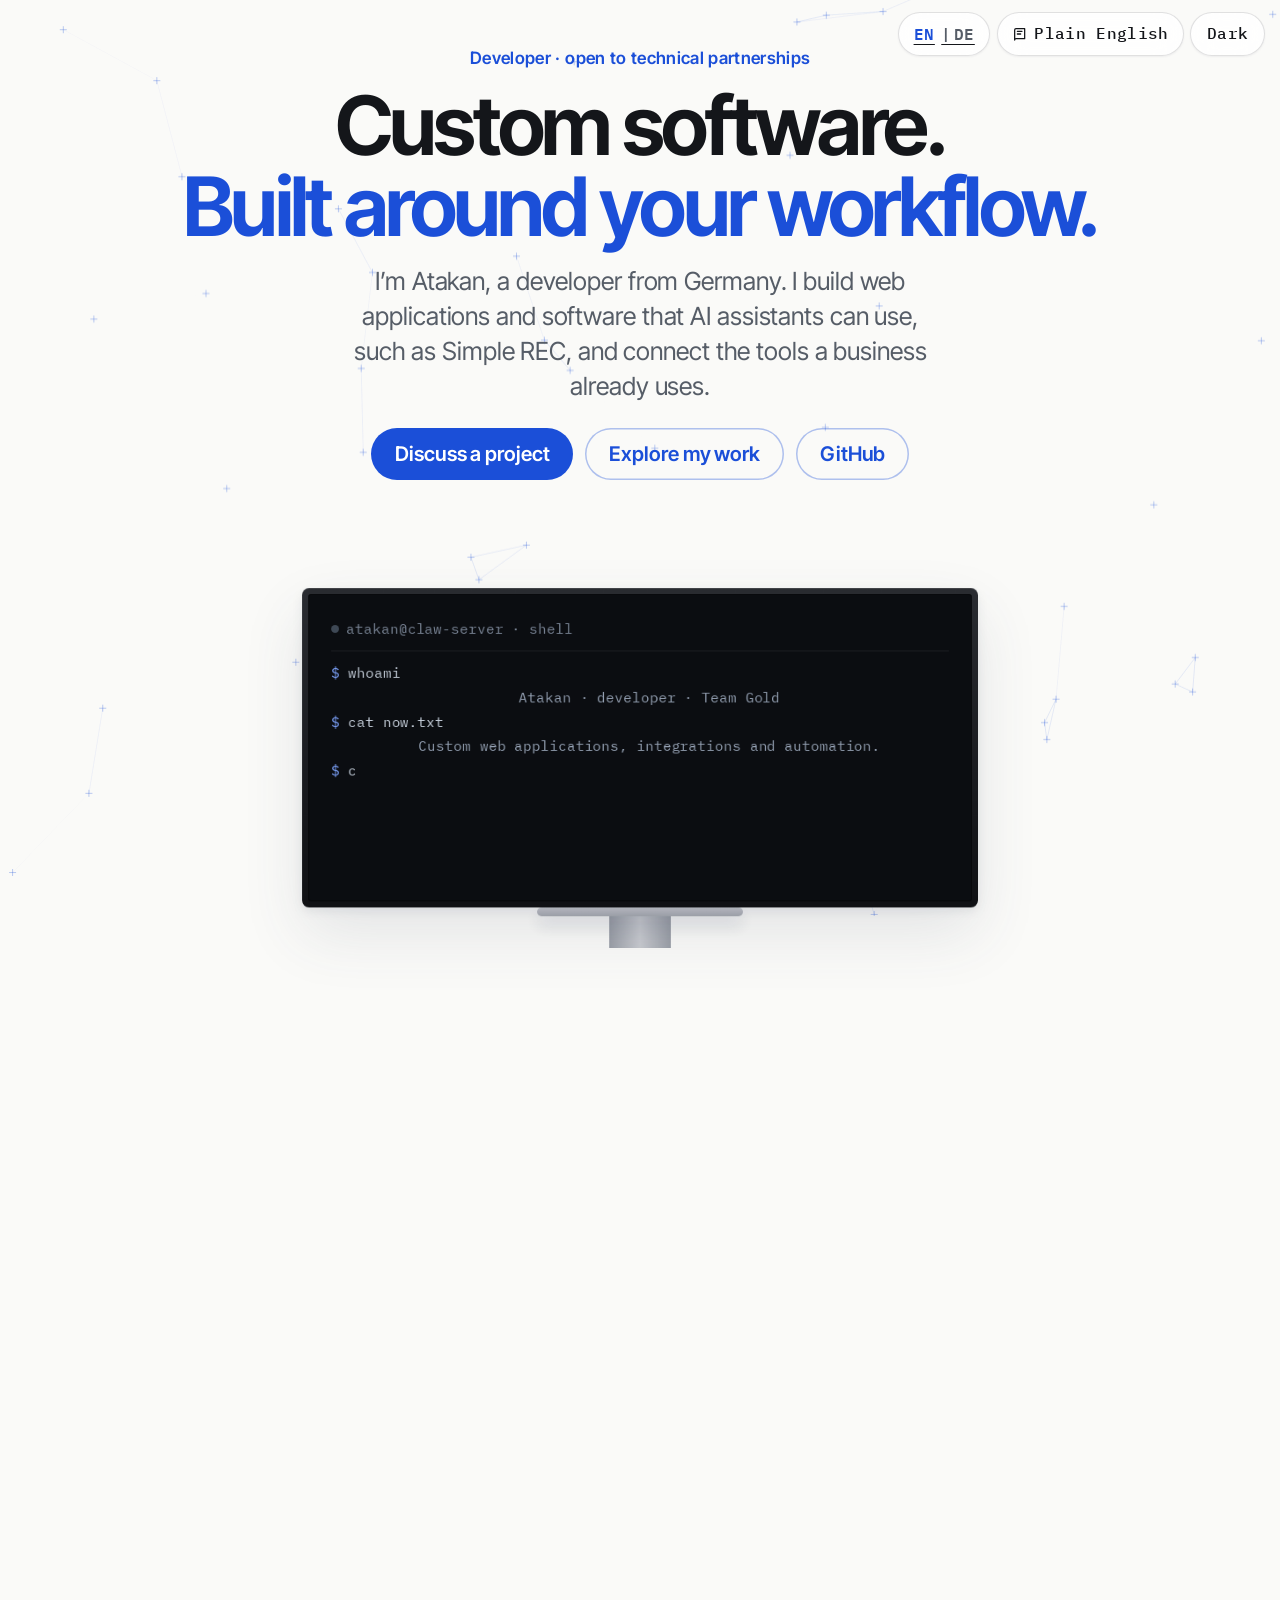
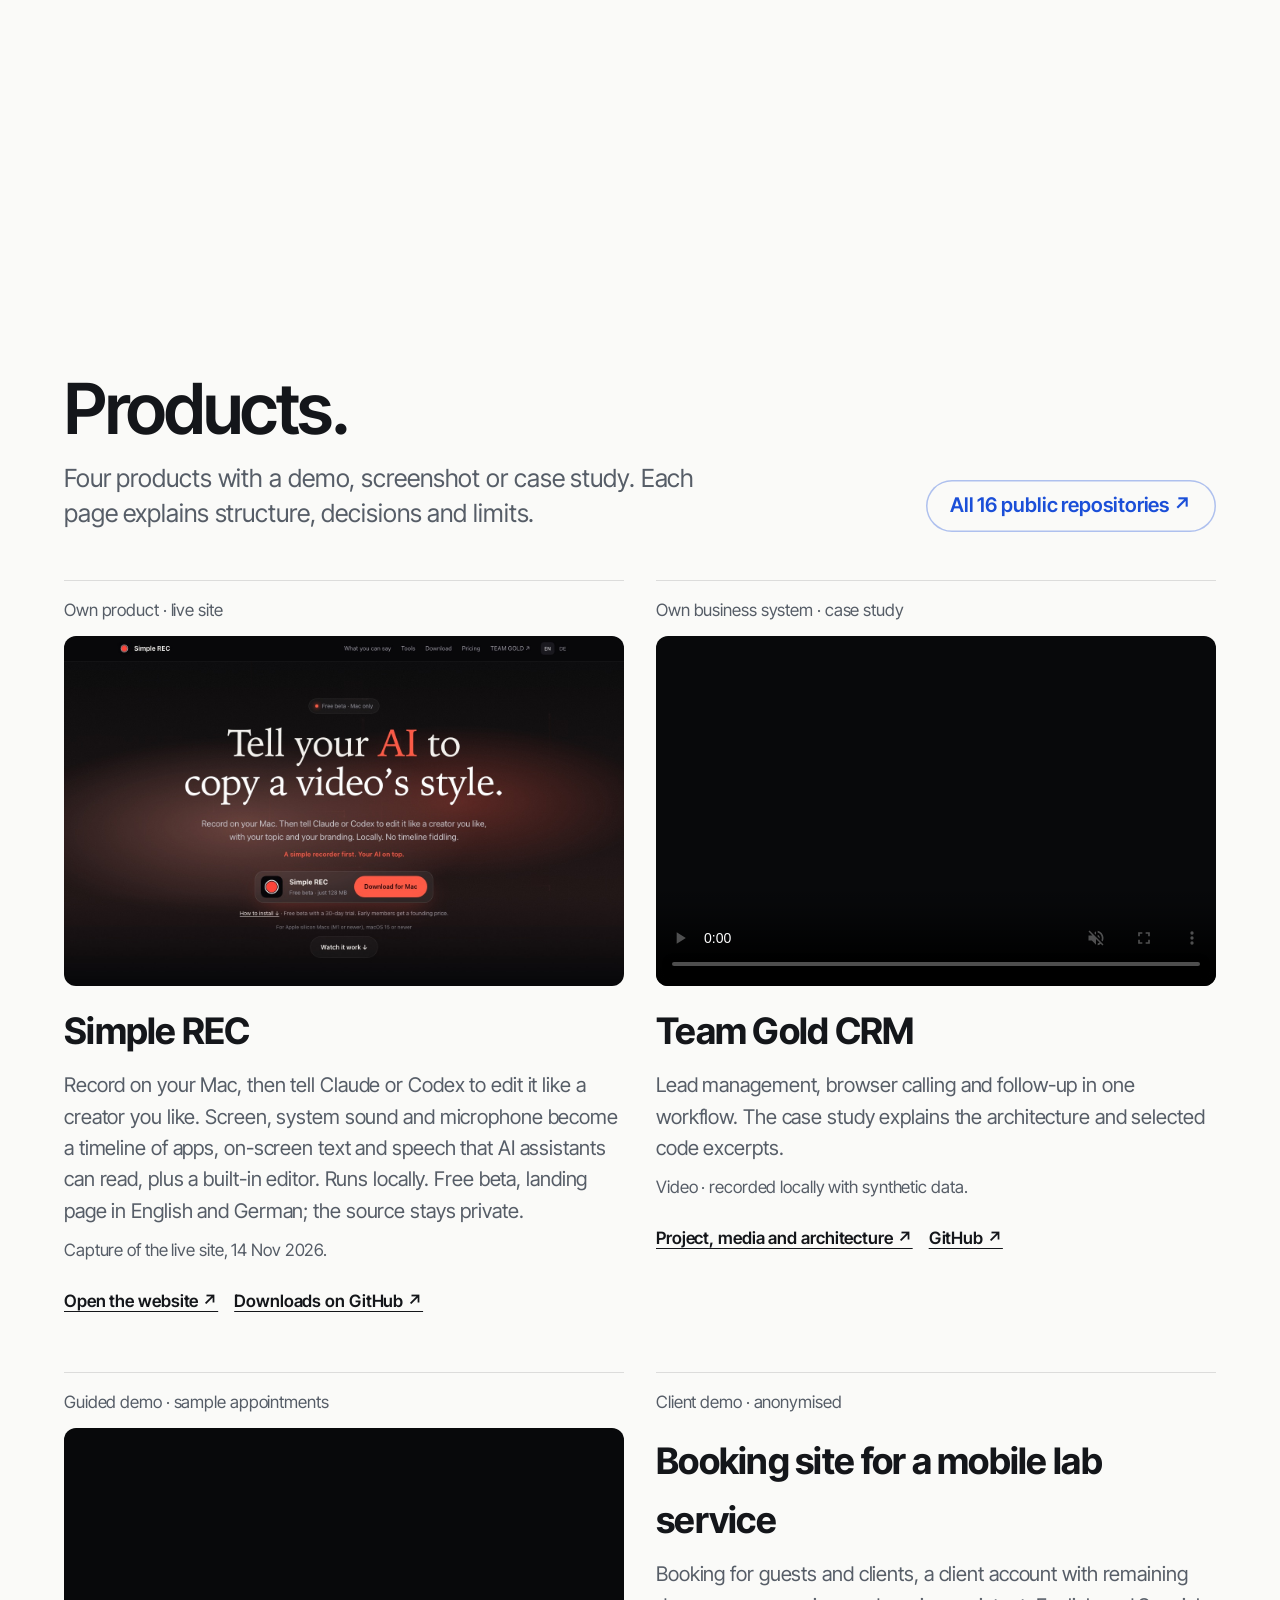
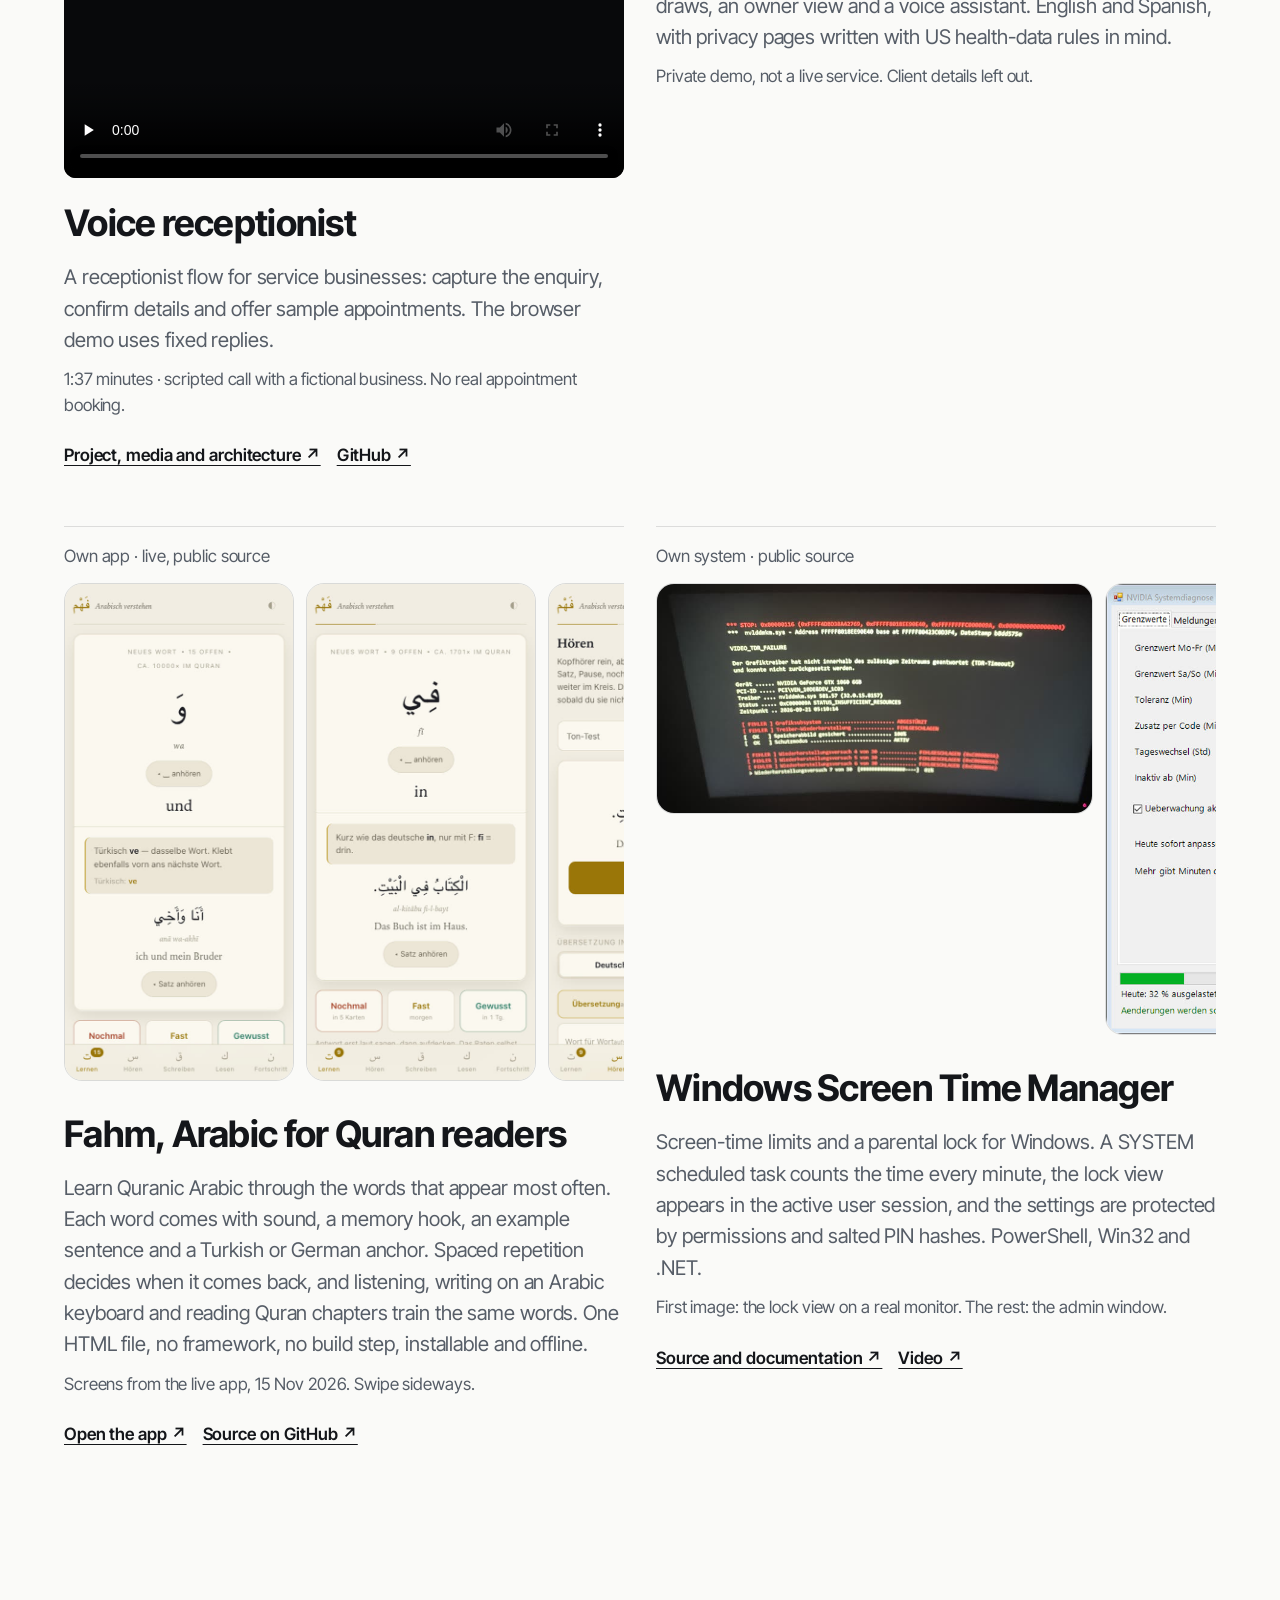
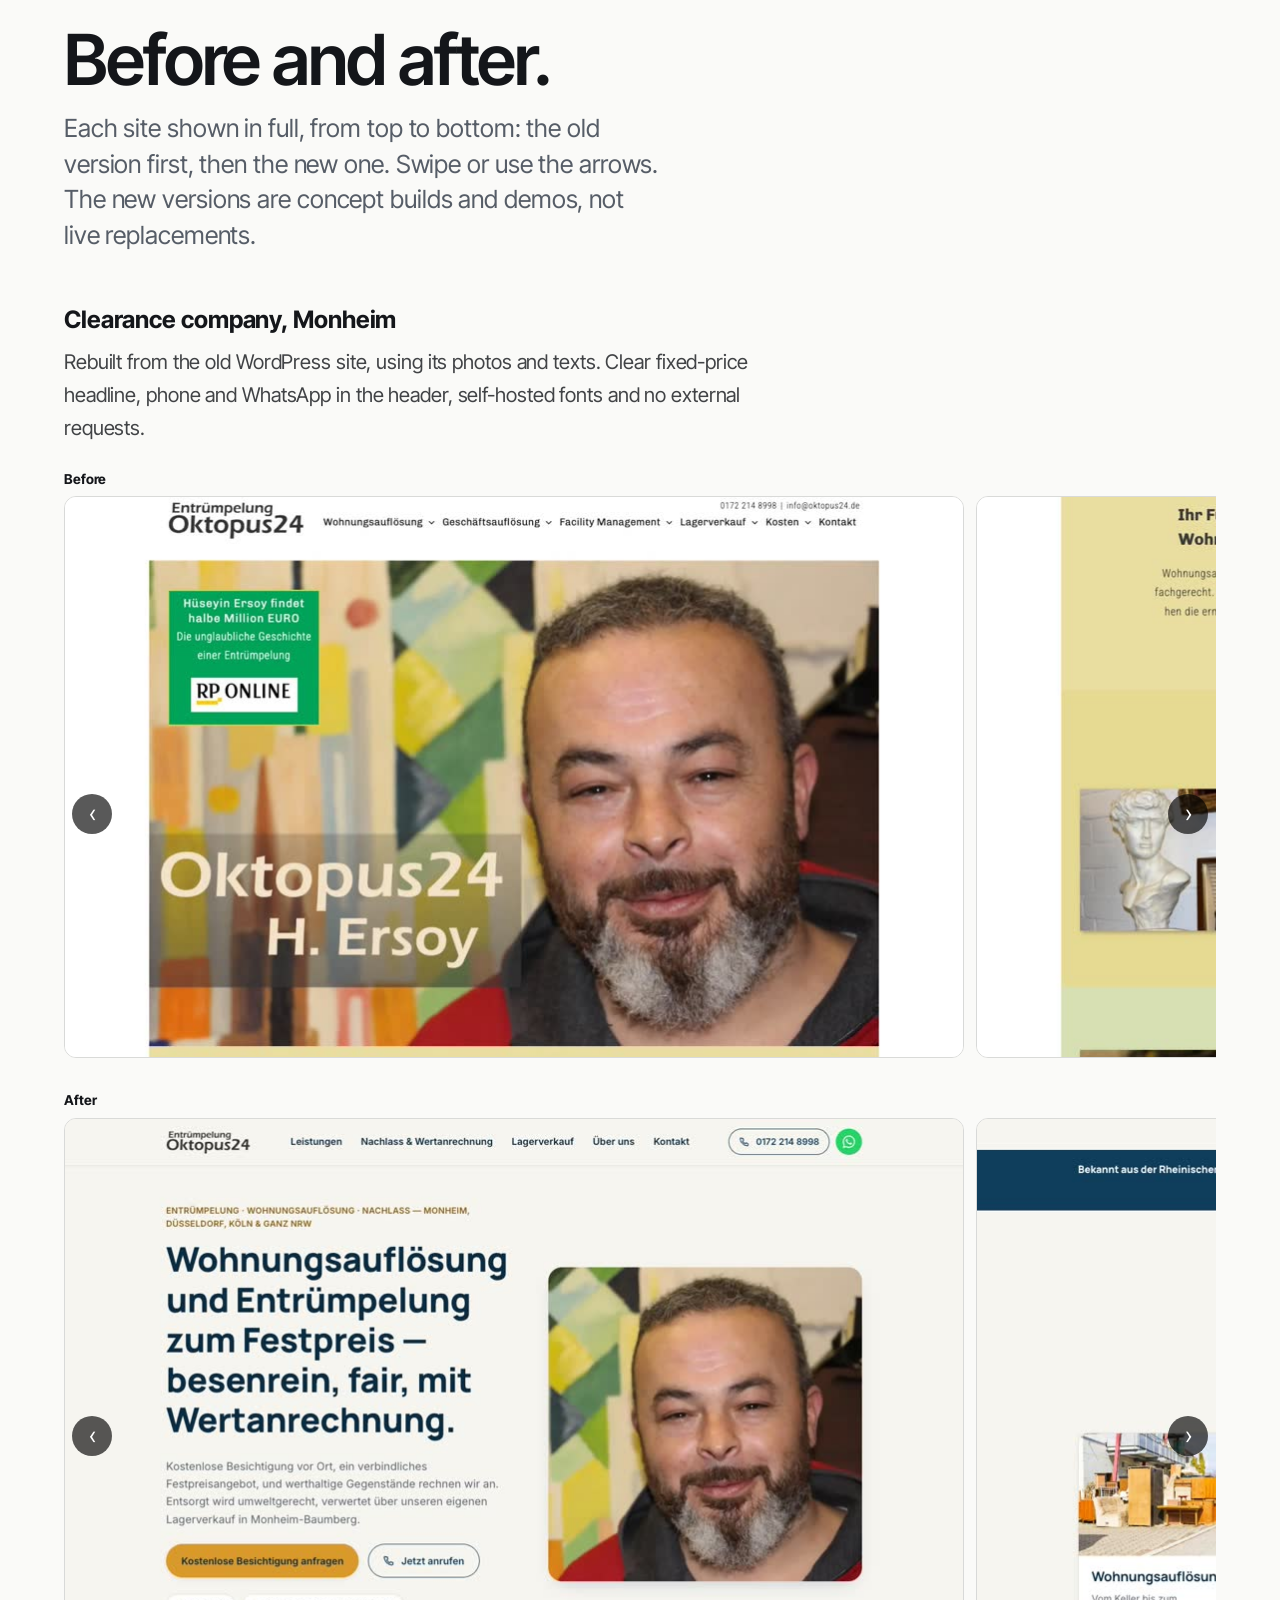
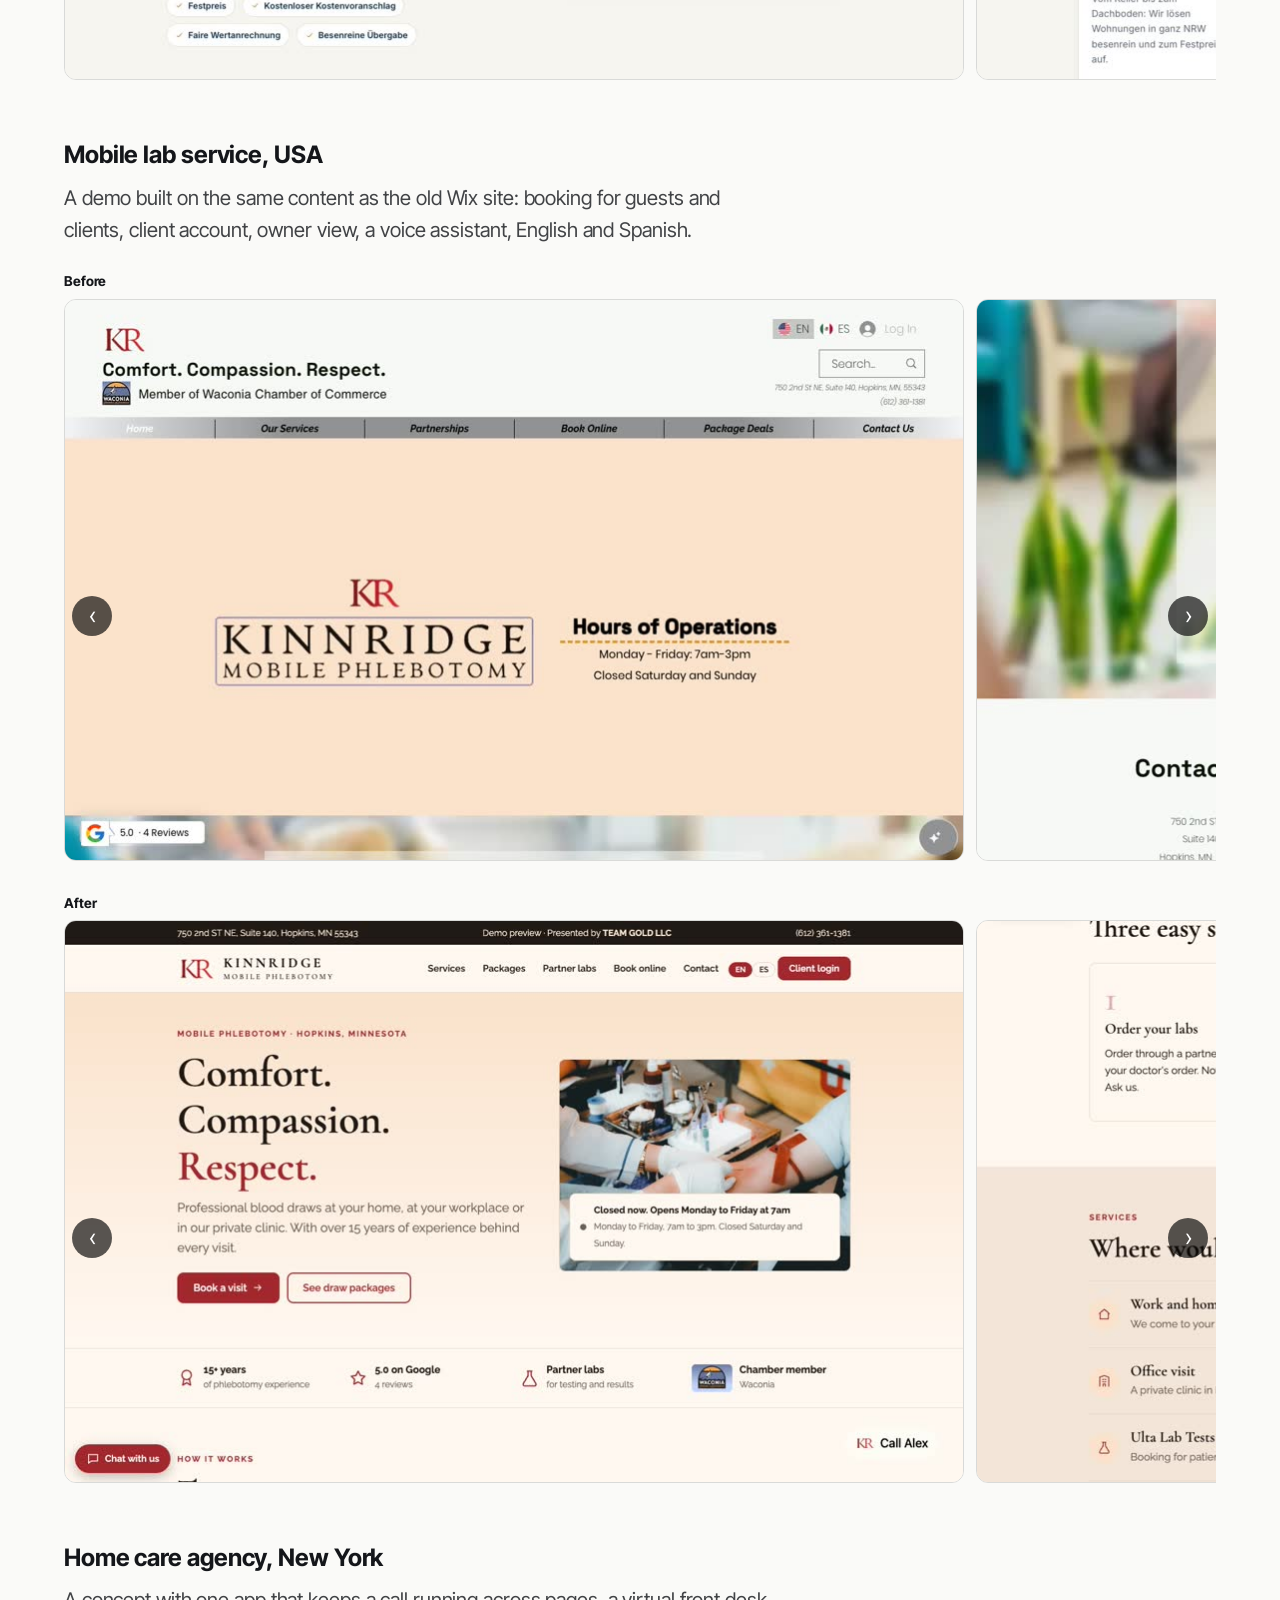
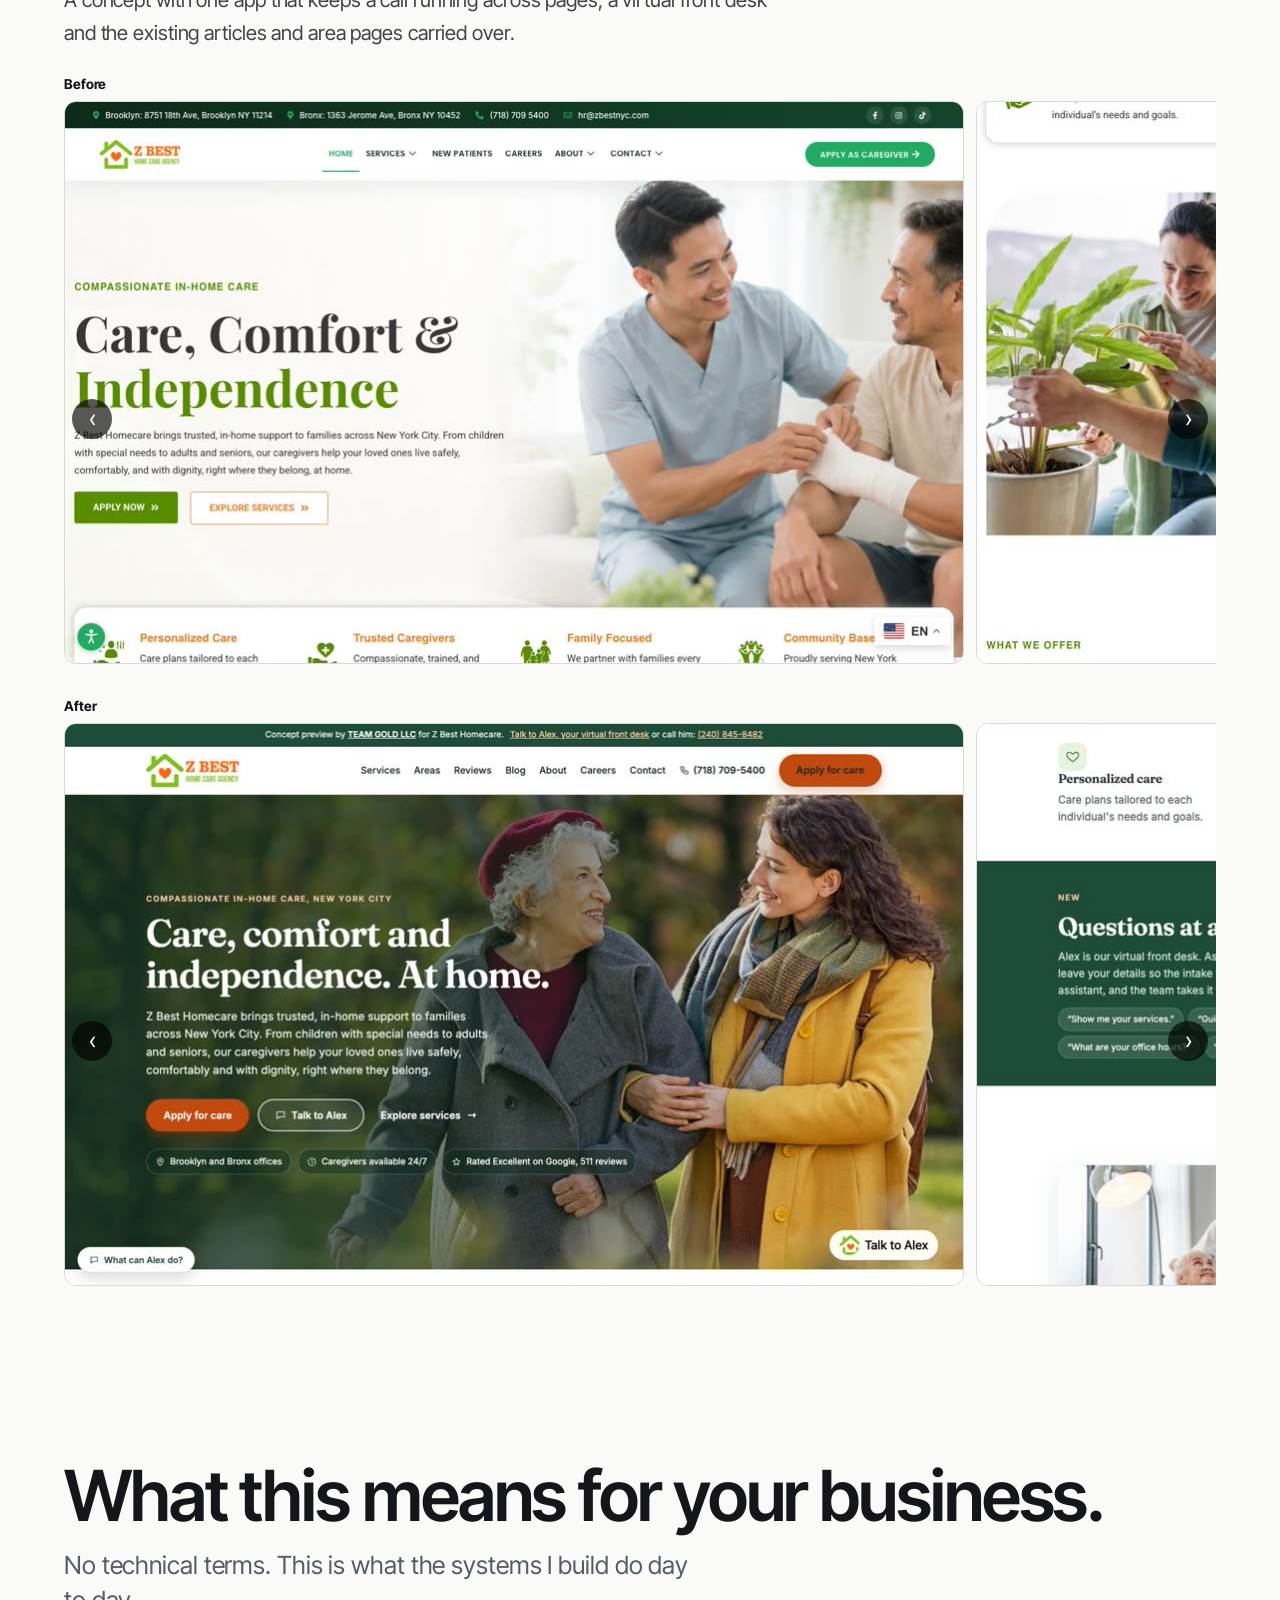
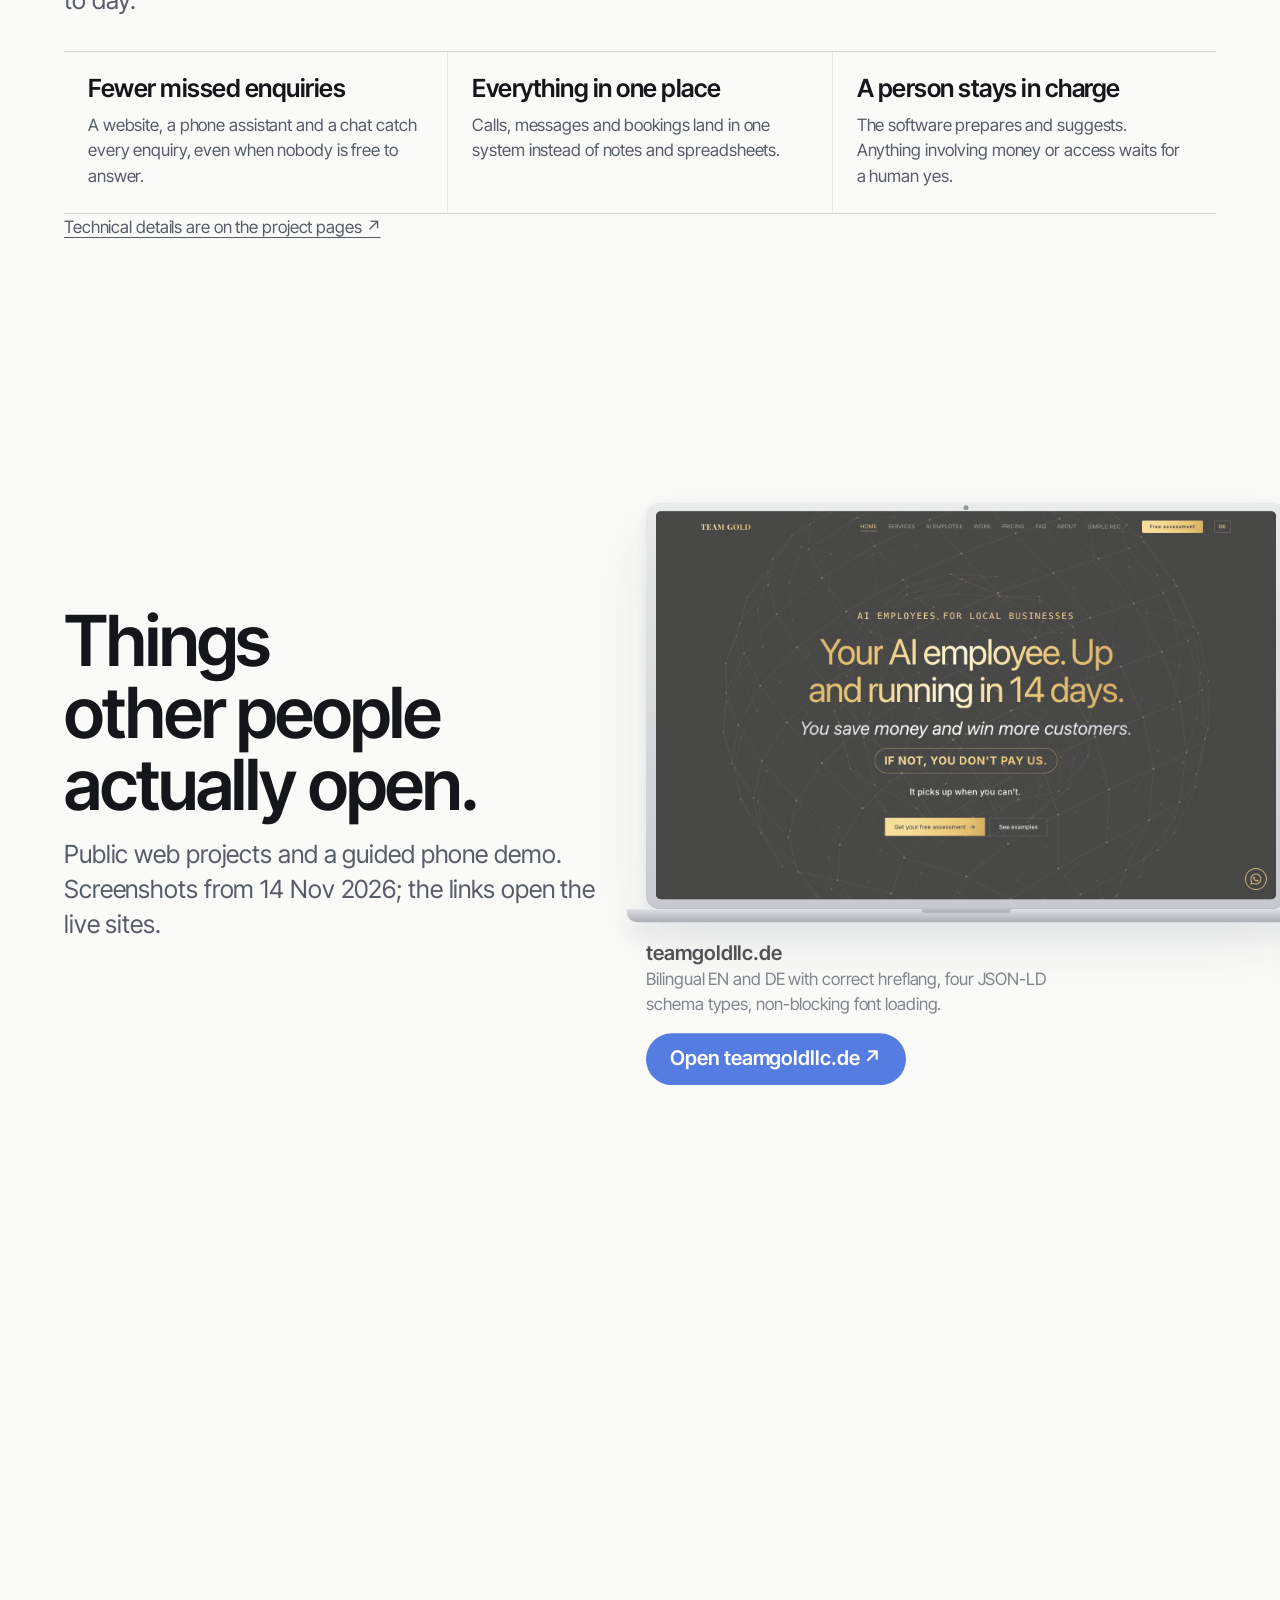
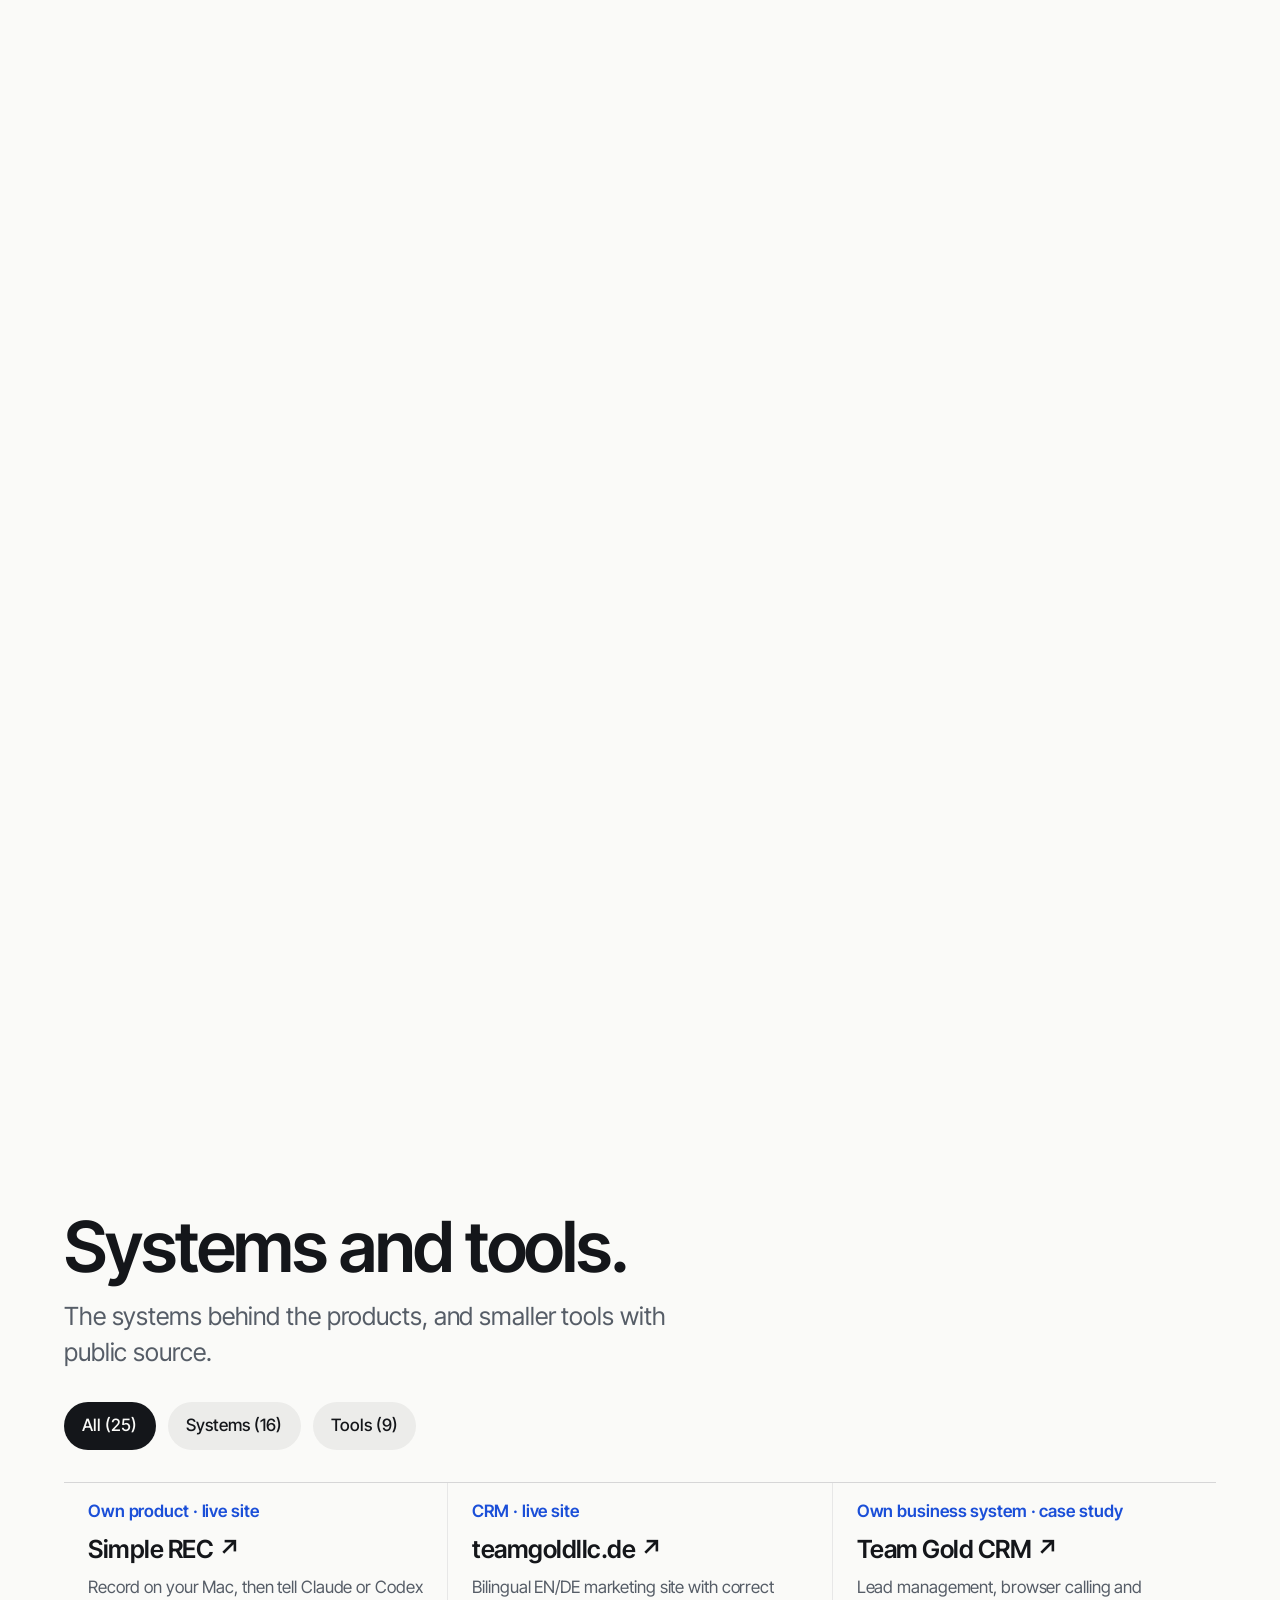
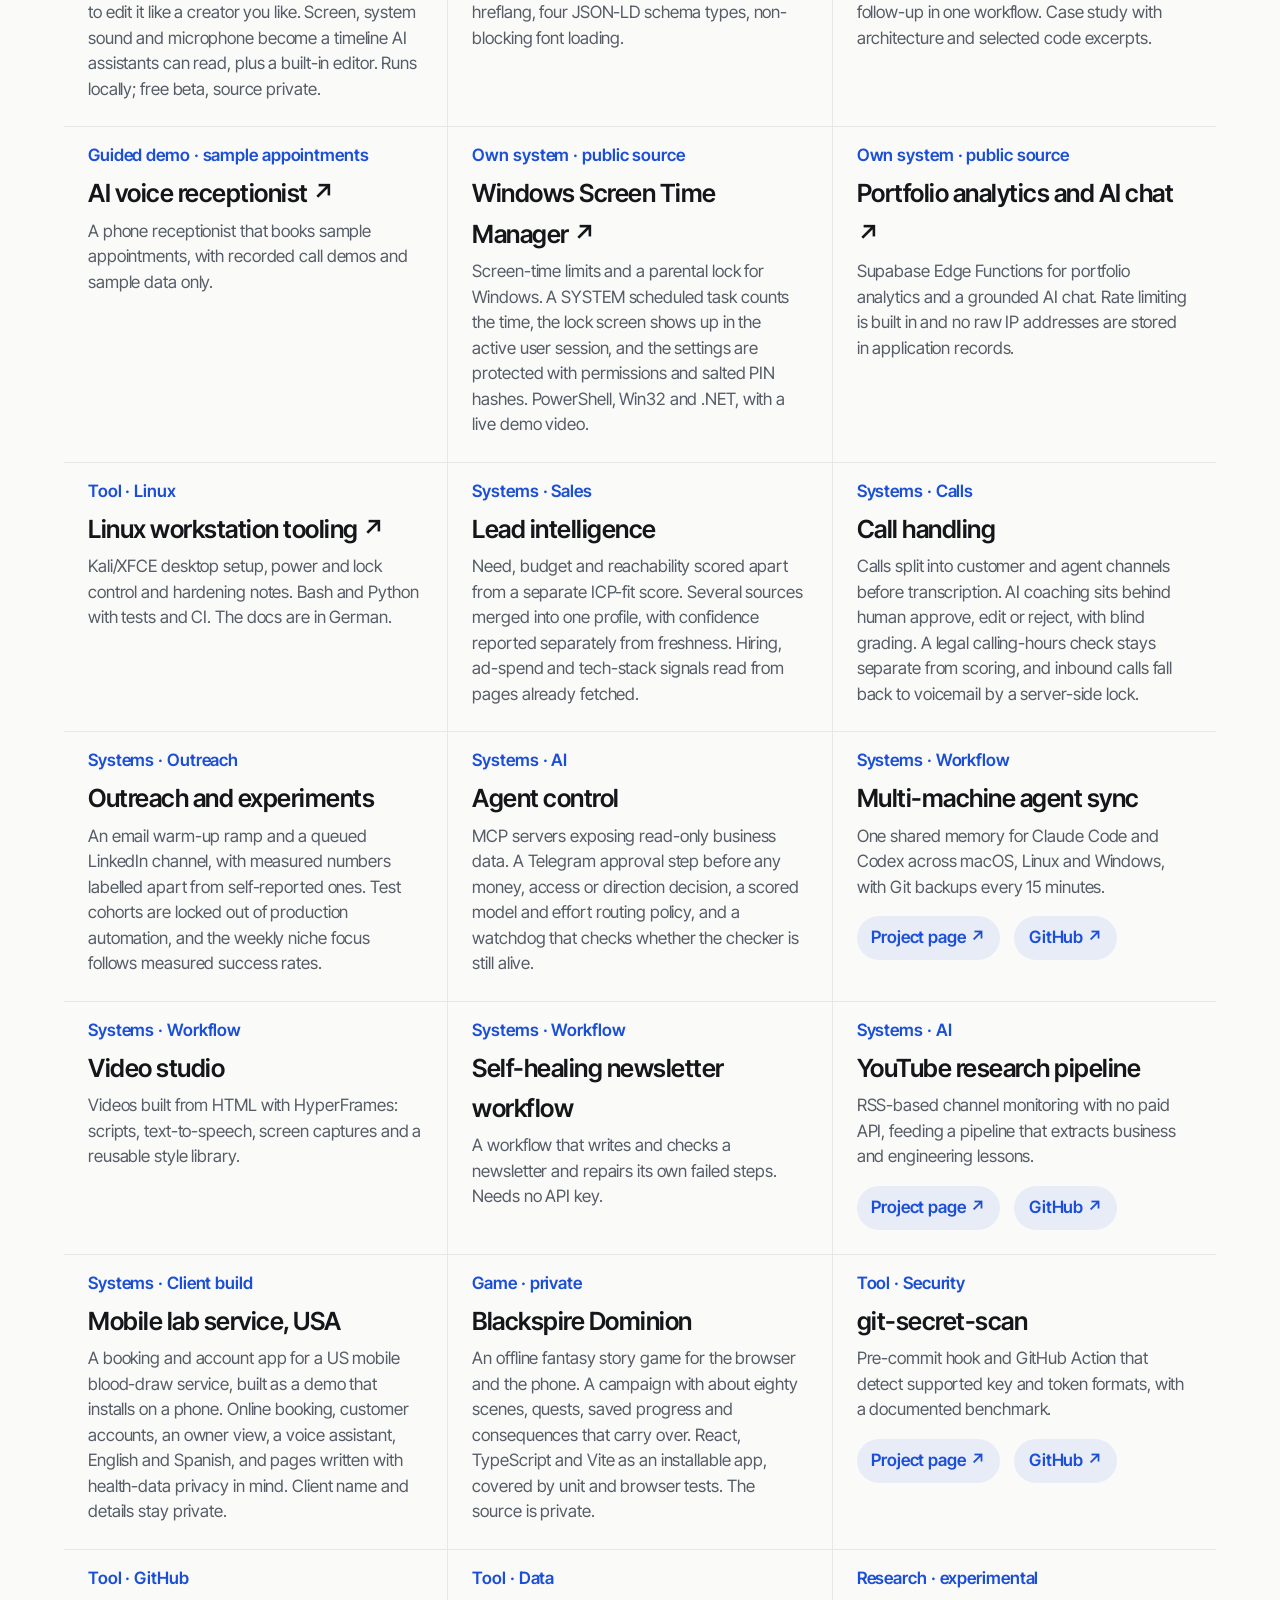
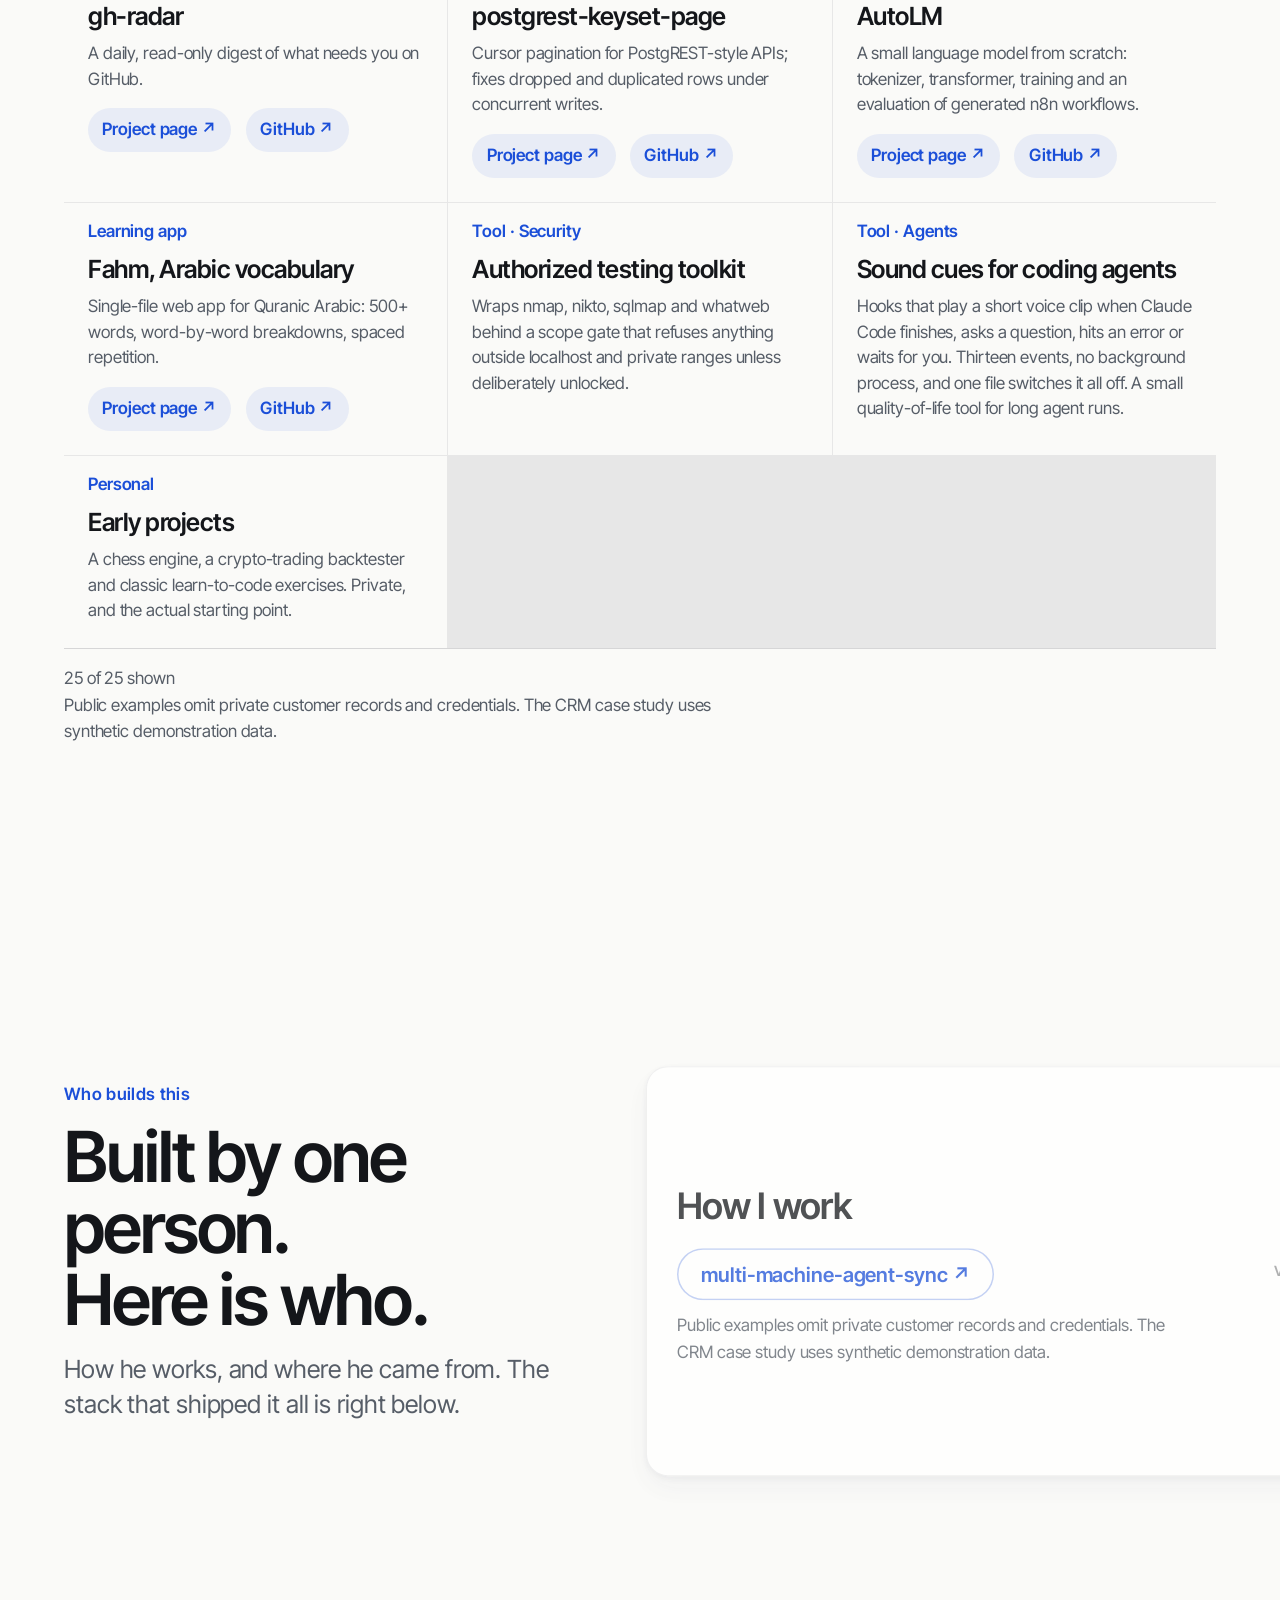
==== commit c4a97c2f: "Phones: hide Team Gold phone mock-up; Windows card to the end; cache-bust media css/js Co-Authored-B" ====
--- a/index.html
+++ b/index.html
@@ -19,7 +19,7 @@
 <link rel="preconnect" href="https://fonts.gstatic.com" crossorigin>
 <link rel="stylesheet" href="https://fonts.googleapis.com/css2?family=Inter+Tight:ital,wght@0,300..800;1,400&family=IBM+Plex+Mono:wght@400;500&display=swap">
 <link rel="stylesheet" href="scrollcraft.css">
-<link rel="stylesheet" href="/project-media.css">
+<link rel="stylesheet" href="/project-media.css?v=3">
 <style>
 /* ===========================================================================
    1 · TOKENS. The whole rebrand: six colours, two faces, one mono for code.
@@ -1126,12 +1126,11 @@
 
 <section class="v4-sec project-index" id="selected-work" data-sc-act="flow" data-sc-drift="#FAFAF8"><div class="v4-wrap"><div class="project-index__heading"><div><h2 class="v4-claim v4-claim--wide">Products.</h2><p class="v4-sub">Four products with a demo, screenshot or case study. Each page explains structure, decisions and limits.</p></div><a class="v4-cta v4-cta--ghost" href="/projects/?lang=en">All 16 public repositories ↗</a></div><div class="project-index__grid">
 <article class="project-preview" data-project="simple-rec"><p class="project-preview__type">Own product · live site</p><a class="project-preview__media" href="https://simplerec.teamgoldllc.de" rel="noopener noreferrer"><img src="/projects/assets/simple-rec-site.jpg" loading="lazy" width="800" height="500" alt="Screenshot of the Simple REC website"></a><h3>Simple REC</h3><p class="project-preview__description">Record on your Mac, then tell Claude or Codex to edit it like a creator you like. Screen, system sound and microphone become a timeline of apps, on-screen text and speech that AI assistants can read, plus a built-in editor. Runs locally. Free beta, landing page in English and German; the source stays private.</p><p class="project-preview__caption">Capture of the live site, 14 Nov 2026.</p><p class="project-preview__links"><a href="https://simplerec.teamgoldllc.de" rel="noopener noreferrer">Open the website ↗</a><a href="https://github.com/Atakan-24/simple-rec" rel="noopener noreferrer">Downloads on GitHub ↗</a></p></article>
-<article class="project-preview" data-project="windows-screen-time-manager"><p class="project-preview__type">Own system · public source</p><div class="ps__strip ps__strip--wide" tabindex="0"><img src="/projects/assets/wstm/w-1.jpg" loading="lazy" width="720" height="405" alt="Full-screen lock view shown as a driver-error diagnosis, photographed on a real monitor"><img src="/projects/assets/wstm/w-2.jpg" loading="lazy" width="720" height="746" alt="Admin window: daily limits, tolerance and day change"><img src="/projects/assets/wstm/w-3.jpg" loading="lazy" width="720" height="746" alt="Admin window: warnings before the limit"><img src="/projects/assets/wstm/w-4.jpg" loading="lazy" width="720" height="746" alt="Admin window: the status bar shown on screen"><img src="/projects/assets/wstm/w-5.jpg" loading="lazy" width="720" height="746" alt="Admin window: recovery of time through breaks"></div><h3>Windows Screen Time Manager</h3><p class="project-preview__description">Screen-time limits and a parental lock for Windows. A SYSTEM scheduled task counts the time every minute, the lock view appears in the active user session, and the settings are protected by permissions and salted PIN hashes. PowerShell, Win32 and .NET.</p><p class="project-preview__caption">First image: the lock view on a real monitor. The rest: the admin window.</p><p class="project-preview__links"><a href="https://github.com/Atakan-24/windows-screen-time-manager" rel="noopener noreferrer">Source and documentation ↗</a><a href="https://youtube.com/shorts/ujELrVr45qw" rel="noopener noreferrer">Video ↗</a></p></article>
 <article class="project-preview" data-project="team-gold-crm-showcase"><p class="project-preview__type">Own business system · case study</p>
 <div class="project-preview__media"><video controls playsinline preload="none" poster="https://raw.githubusercontent.com/Atakan-24/team-gold-crm-showcase/main/docs/images/02-dashboard.png" aria-label="Team Gold CRM"><source src="https://raw.githubusercontent.com/Atakan-24/team-gold-crm-showcase/main/docs/media/demo.mp4" type="video/mp4"><a href="https://raw.githubusercontent.com/Atakan-24/team-gold-crm-showcase/main/docs/media/demo.mp4">Watch video</a></video></div>
 <h3>Team Gold CRM</h3><p class="project-preview__description">Lead management, browser calling and follow-up in one workflow. The case study explains the architecture and selected code excerpts.</p><p class="project-preview__caption">Video · recorded locally with synthetic data.</p><p class="project-preview__links"><a href="/projects/?lang=en#team-gold-crm-showcase">Project, media and architecture ↗</a><a href="https://github.com/Atakan-24/team-gold-crm-showcase" rel="noopener noreferrer">GitHub ↗</a></p></article><article class="project-preview" data-project="ai-voice-agent-demo"><p class="project-preview__type">Guided demo · sample appointments</p>
 <div class="project-preview__media"><video controls playsinline preload="none" poster="https://raw.githubusercontent.com/Atakan-24/ai-voice-agent-demo/main/images/short-poster.jpg" aria-label="Voice receptionist"><source src="https://raw.githubusercontent.com/Atakan-24/ai-voice-agent-demo/main/media/call-demo-short.mp4" type="video/mp4"><a href="https://raw.githubusercontent.com/Atakan-24/ai-voice-agent-demo/main/media/call-demo-short.mp4">Watch video</a></video></div>
-<h3>Voice receptionist</h3><p class="project-preview__description">A receptionist flow for service businesses: capture the enquiry, confirm details and offer sample appointments. The browser demo uses fixed replies.</p><p class="project-preview__caption">1:37 minutes · scripted call with a fictional business. No real appointment booking.</p><p class="project-preview__links"><a href="/projects/?lang=en#ai-voice-agent-demo">Project, media and architecture ↗</a><a href="https://github.com/Atakan-24/ai-voice-agent-demo" rel="noopener noreferrer">GitHub ↗</a></p></article><article class="project-preview" data-project="booking-demo"><p class="project-preview__type">Client demo · anonymised</p><h3>Booking site for a mobile lab service</h3><p class="project-preview__description">Booking for guests and clients, a client account with remaining draws, an owner view and a voice assistant. English and Spanish, with privacy pages written with US health-data rules in mind.</p><p class="project-preview__caption">Private demo, not a live service. Client details left out.</p></article><article class="project-preview" data-project="fahm"><p class="project-preview__type">Own app · live, public source</p><div class="ps__strip" tabindex="0"><img src="/projects/assets/fahm/fahm-1.jpg" loading="lazy" width="480" height="1039" alt="A word card with sound, example sentence and Turkish hint"><img src="/projects/assets/fahm/fahm-2.jpg" loading="lazy" width="480" height="1039" alt="The next word with a memory hook"><img src="/projects/assets/fahm/fahm-3.jpg" loading="lazy" width="480" height="1039" alt="Listening practice with Arabic sentences"><img src="/projects/assets/fahm/fahm-4.jpg" loading="lazy" width="480" height="1039" alt="Writing practice with an Arabic keyboard"><img src="/projects/assets/fahm/fahm-5.jpg" loading="lazy" width="480" height="1039" alt="Reading Quran chapters word by word"></div><h3>Fahm, Arabic for Quran readers</h3><p class="project-preview__description">Learn Quranic Arabic through the words that appear most often. Each word comes with sound, a memory hook, an example sentence and a Turkish or German anchor. Spaced repetition decides when it comes back, and listening, writing on an Arabic keyboard and reading Quran chapters train the same words. One HTML file, no framework, no build step, installable and offline.</p><p class="project-preview__caption">Screens from the live app, 15 Nov 2026. Swipe sideways.</p><p class="project-preview__links"><a href="https://fahm-web.vercel.app" rel="noopener noreferrer">Open the app ↗</a><a href="https://github.com/Atakan-24/fahm" rel="noopener noreferrer">Source on GitHub ↗</a></p></article>
+<h3>Voice receptionist</h3><p class="project-preview__description">A receptionist flow for service businesses: capture the enquiry, confirm details and offer sample appointments. The browser demo uses fixed replies.</p><p class="project-preview__caption">1:37 minutes · scripted call with a fictional business. No real appointment booking.</p><p class="project-preview__links"><a href="/projects/?lang=en#ai-voice-agent-demo">Project, media and architecture ↗</a><a href="https://github.com/Atakan-24/ai-voice-agent-demo" rel="noopener noreferrer">GitHub ↗</a></p></article><article class="project-preview" data-project="booking-demo"><p class="project-preview__type">Client demo · anonymised</p><h3>Booking site for a mobile lab service</h3><p class="project-preview__description">Booking for guests and clients, a client account with remaining draws, an owner view and a voice assistant. English and Spanish, with privacy pages written with US health-data rules in mind.</p><p class="project-preview__caption">Private demo, not a live service. Client details left out.</p></article><article class="project-preview" data-project="fahm"><p class="project-preview__type">Own app · live, public source</p><div class="ps__strip" tabindex="0"><img src="/projects/assets/fahm/fahm-1.jpg" loading="lazy" width="480" height="1039" alt="A word card with sound, example sentence and Turkish hint"><img src="/projects/assets/fahm/fahm-2.jpg" loading="lazy" width="480" height="1039" alt="The next word with a memory hook"><img src="/projects/assets/fahm/fahm-3.jpg" loading="lazy" width="480" height="1039" alt="Listening practice with Arabic sentences"><img src="/projects/assets/fahm/fahm-4.jpg" loading="lazy" width="480" height="1039" alt="Writing practice with an Arabic keyboard"><img src="/projects/assets/fahm/fahm-5.jpg" loading="lazy" width="480" height="1039" alt="Reading Quran chapters word by word"></div><h3>Fahm, Arabic for Quran readers</h3><p class="project-preview__description">Learn Quranic Arabic through the words that appear most often. Each word comes with sound, a memory hook, an example sentence and a Turkish or German anchor. Spaced repetition decides when it comes back, and listening, writing on an Arabic keyboard and reading Quran chapters train the same words. One HTML file, no framework, no build step, installable and offline.</p><p class="project-preview__caption">Screens from the live app, 15 Nov 2026. Swipe sideways.</p><p class="project-preview__links"><a href="https://fahm-web.vercel.app" rel="noopener noreferrer">Open the app ↗</a><a href="https://github.com/Atakan-24/fahm" rel="noopener noreferrer">Source on GitHub ↗</a></p></article><article class="project-preview" data-project="windows-screen-time-manager"><p class="project-preview__type">Own system · public source</p><div class="ps__strip ps__strip--wide" tabindex="0"><img src="/projects/assets/wstm/w-1.jpg" loading="lazy" width="720" height="405" alt="Full-screen lock view shown as a driver-error diagnosis, photographed on a real monitor"><img src="/projects/assets/wstm/w-2.jpg" loading="lazy" width="720" height="746" alt="Admin window: daily limits, tolerance and day change"><img src="/projects/assets/wstm/w-3.jpg" loading="lazy" width="720" height="746" alt="Admin window: warnings before the limit"><img src="/projects/assets/wstm/w-4.jpg" loading="lazy" width="720" height="746" alt="Admin window: the status bar shown on screen"><img src="/projects/assets/wstm/w-5.jpg" loading="lazy" width="720" height="746" alt="Admin window: recovery of time through breaks"></div><h3>Windows Screen Time Manager</h3><p class="project-preview__description">Screen-time limits and a parental lock for Windows. A SYSTEM scheduled task counts the time every minute, the lock view appears in the active user session, and the settings are protected by permissions and salted PIN hashes. PowerShell, Win32 and .NET.</p><p class="project-preview__caption">First image: the lock view on a real monitor. The rest: the admin window.</p><p class="project-preview__links"><a href="https://github.com/Atakan-24/windows-screen-time-manager" rel="noopener noreferrer">Source and documentation ↗</a><a href="https://youtube.com/shorts/ujELrVr45qw" rel="noopener noreferrer">Video ↗</a></p></article>
 </div></div></section>
 <section class="v4-sec" id="before-after" data-sc-act="flow" data-sc-drift="#F7F7F5"><div class="v4-wrap"><h2 class="v4-claim v4-claim--wide">Before and after.</h2><p class="v4-sub">Each site shown in full, from top to bottom: the old version first, then the new one. Swipe or use the arrows. The new versions are concept builds and demos, not live replacements.</p><article class="ba"><h3>Clearance company, Monheim</h3><p class="ba__text">Rebuilt from the old WordPress site, using its photos and texts. Clear fixed-price headline, phone and WhatsApp in the header, self-hosted fonts and no external requests.</p><div class="ba__row"><span class="ba__tag ba__tag--o">Before</span><div class="ba__strip" tabindex="0"><img src="/projects/assets/ba/okto-o-1.jpg" loading="lazy" width="900" height="563" alt="Clearance company, Monheim Before 1/7"><img src="/projects/assets/ba/okto-o-2.jpg" loading="lazy" width="900" height="563" alt="Clearance company, Monheim Before 2/7"><img src="/projects/assets/ba/okto-o-3.jpg" loading="lazy" width="900" height="563" alt="Clearance company, Monheim Before 3/7"><img src="/projects/assets/ba/okto-o-4.jpg" loading="lazy" width="900" height="563" alt="Clearance company, Monheim Before 4/7"><img src="/projects/assets/ba/okto-o-5.jpg" loading="lazy" width="900" height="563" alt="Clearance company, Monheim Before 5/7"><img src="/projects/assets/ba/okto-o-6.jpg" loading="lazy" width="900" height="563" alt="Clearance company, Monheim Before 6/7"><img src="/projects/assets/ba/okto-o-7.jpg" loading="lazy" width="900" height="563" alt="Clearance company, Monheim Before 7/7"></div><button class="ba__nav ba__nav--prev" aria-label="Previous">‹</button><button class="ba__nav ba__nav--next" aria-label="Next">›</button></div><div class="ba__row"><span class="ba__tag ba__tag--n">After</span><div class="ba__strip" tabindex="0"><img src="/projects/assets/ba/okto-n-1.jpg" loading="lazy" width="900" height="563" alt="Clearance company, Monheim After 1/13"><img src="/projects/assets/ba/okto-n-2.jpg" loading="lazy" width="900" height="563" alt="Clearance company, Monheim After 2/13"><img src="/projects/assets/ba/okto-n-3.jpg" loading="lazy" width="900" height="563" alt="Clearance company, Monheim After 3/13"><img src="/projects/assets/ba/okto-n-4.jpg" loading="lazy" width="900" height="563" alt="Clearance company, Monheim After 4/13"><img src="/projects/assets/ba/okto-n-5.jpg" loading="lazy" width="900" height="563" alt="Clearance company, Monheim After 5/13"><img src="/projects/assets/ba/okto-n-6.jpg" loading="lazy" width="900" height="563" alt="Clearance company, Monheim After 6/13"><img src="/projects/assets/ba/okto-n-7.jpg" loading="lazy" width="900" height="563" alt="Clearance company, Monheim After 7/13"><img src="/projects/assets/ba/okto-n-8.jpg" loading="lazy" width="900" height="563" alt="Clearance company, Monheim After 8/13"><img src="/projects/assets/ba/okto-n-9.jpg" loading="lazy" width="900" height="563" alt="Clearance company, Monheim After 9/13"><img src="/projects/assets/ba/okto-n-10.jpg" loading="lazy" width="900" height="563" alt="Clearance company, Monheim After 10/13"><img src="/projects/assets/ba/okto-n-11.jpg" loading="lazy" width="900" height="563" alt="Clearance company, Monheim After 11/13"><img src="/projects/assets/ba/okto-n-12.jpg" loading="lazy" width="900" height="563" alt="Clearance company, Monheim After 12/13"><img src="/projects/assets/ba/okto-n-13.jpg" loading="lazy" width="900" height="563" alt="Clearance company, Monheim After 13/13"></div><button class="ba__nav ba__nav--prev" aria-label="Previous">‹</button><button class="ba__nav ba__nav--next" aria-label="Next">›</button></div></article><article class="ba"><h3>Mobile lab service, USA</h3><p class="ba__text">A demo built on the same content as the old Wix site: booking for guests and clients, client account, owner view, a voice assistant, English and Spanish.</p><div class="ba__row"><span class="ba__tag ba__tag--o">Before</span><div class="ba__strip" tabindex="0"><img src="/projects/assets/ba/kinn-o-1.jpg" loading="lazy" width="900" height="563" alt="Mobile lab service, USA Before 1/3"><img src="/projects/assets/ba/kinn-o-2.jpg" loading="lazy" width="900" height="563" alt="Mobile lab service, USA Before 2/3"><img src="/projects/assets/ba/kinn-o-3.jpg" loading="lazy" width="900" height="563" alt="Mobile lab service, USA Before 3/3"></div><button class="ba__nav ba__nav--prev" aria-label="Previous">‹</button><button class="ba__nav ba__nav--next" aria-label="Next">›</button></div><div class="ba__row"><span class="ba__tag ba__tag--n">After</span><div class="ba__strip" tabindex="0"><img src="/projects/assets/ba/kinn-n-1.jpg" loading="lazy" width="900" height="563" alt="Mobile lab service, USA After 1/6"><img src="/projects/assets/ba/kinn-n-2.jpg" loading="lazy" width="900" height="563" alt="Mobile lab service, USA After 2/6"><img src="/projects/assets/ba/kinn-n-3.jpg" loading="lazy" width="900" height="563" alt="Mobile lab service, USA After 3/6"><img src="/projects/assets/ba/kinn-n-4.jpg" loading="lazy" width="900" height="563" alt="Mobile lab service, USA After 4/6"><img src="/projects/assets/ba/kinn-n-5.jpg" loading="lazy" width="900" height="563" alt="Mobile lab service, USA After 5/6"><img src="/projects/assets/ba/kinn-n-6.jpg" loading="lazy" width="900" height="563" alt="Mobile lab service, USA After 6/6"></div><button class="ba__nav ba__nav--prev" aria-label="Previous">‹</button><button class="ba__nav ba__nav--next" aria-label="Next">›</button></div></article><article class="ba"><h3>Home care agency, New York</h3><p class="ba__text">A concept with one app that keeps a call running across pages, a virtual front desk and the existing articles and area pages carried over.</p><div class="ba__row"><span class="ba__tag ba__tag--o">Before</span><div class="ba__strip" tabindex="0"><img src="/projects/assets/ba/zbest-o-1.jpg" loading="lazy" width="900" height="563" alt="Home care agency, New York Before 1/7"><img src="/projects/assets/ba/zbest-o-2.jpg" loading="lazy" width="900" height="563" alt="Home care agency, New York Before 2/7"><img src="/projects/assets/ba/zbest-o-3.jpg" loading="lazy" width="900" height="563" alt="Home care agency, New York Before 3/7"><img src="/projects/assets/ba/zbest-o-4.jpg" loading="lazy" width="900" height="563" alt="Home care agency, New York Before 4/7"><img src="/projects/assets/ba/zbest-o-5.jpg" loading="lazy" width="900" height="563" alt="Home care agency, New York Before 5/7"><img src="/projects/assets/ba/zbest-o-6.jpg" loading="lazy" width="900" height="563" alt="Home care agency, New York Before 6/7"><img src="/projects/assets/ba/zbest-o-7.jpg" loading="lazy" width="900" height="563" alt="Home care agency, New York Before 7/7"></div><button class="ba__nav ba__nav--prev" aria-label="Previous">‹</button><button class="ba__nav ba__nav--next" aria-label="Next">›</button></div><div class="ba__row"><span class="ba__tag ba__tag--n">After</span><div class="ba__strip" tabindex="0"><img src="/projects/assets/ba/zbest-n-1.jpg" loading="lazy" width="900" height="563" alt="Home care agency, New York After 1/9"><img src="/projects/assets/ba/zbest-n-2.jpg" loading="lazy" width="900" height="563" alt="Home care agency, New York After 2/9"><img src="/projects/assets/ba/zbest-n-3.jpg" loading="lazy" width="900" height="563" alt="Home care agency, New York After 3/9"><img src="/projects/assets/ba/zbest-n-4.jpg" loading="lazy" width="900" height="563" alt="Home care agency, New York After 4/9"><img src="/projects/assets/ba/zbest-n-5.jpg" loading="lazy" width="900" height="563" alt="Home care agency, New York After 5/9"><img src="/projects/assets/ba/zbest-n-6.jpg" loading="lazy" width="900" height="563" alt="Home care agency, New York After 6/9"><img src="/projects/assets/ba/zbest-n-7.jpg" loading="lazy" width="900" height="563" alt="Home care agency, New York After 7/9"><img src="/projects/assets/ba/zbest-n-8.jpg" loading="lazy" width="900" height="563" alt="Home care agency, New York After 8/9"><img src="/projects/assets/ba/zbest-n-9.jpg" loading="lazy" width="900" height="563" alt="Home care agency, New York After 9/9"></div><button class="ba__nav ba__nav--prev" aria-label="Previous">‹</button><button class="ba__nav ba__nav--next" aria-label="Next">›</button></div></article></div></section>
 <section class="v4-sec" id="benefits" data-sc-act="flow" data-sc-drift="#FAFAF8"><div class="v4-wrap"><h2 class="v4-claim v4-claim--wide">What this means for your business.</h2><p class="v4-sub">No technical terms. This is what the systems I build do day to day.</p><div class="v4-grid"><article class="cat-idx-card"><h4>Fewer missed enquiries</h4><p>A website, a phone assistant and a chat catch every enquiry, even when nobody is free to answer.</p></article><article class="cat-idx-card"><h4>Everything in one place</h4><p>Calls, messages and bookings land in one system instead of notes and spreadsheets.</p></article><article class="cat-idx-card"><h4>A person stays in charge</h4><p>The software prepares and suggests. Anything involving money or access waits for a human yes.</p></article></div><p class="v4-note"><a href="/projects/?lang=en#team-gold-crm-showcase">Technical details are on the project pages ↗</a></p></div></section>
@@ -2496,6 +2495,6 @@
   });
 })();
 </script>
-<script src="/project-media.js"></script>
+<script src="/project-media.js?v=3"></script>
 </body>
 </html>
--- a/project-media.css
+++ b/project-media.css
@@ -98,3 +98,5 @@
 @media (max-width: 700px) { .ps__strip img { flex-basis: 62%; } }
 .ps__strip--wide img { flex-basis: min(78%, 520px); aspect-ratio: auto; object-fit: contain; align-self: flex-start; background: var(--sc-surface); }
 @media (max-width: 700px) { .ps__strip--wide img { flex-basis: 88%; } }
+/* Phones: the phone mock-up of the Team Gold site is not shown */
+@media (max-width: 760px) { .v4-rail__dev--phone { display: none; } }
